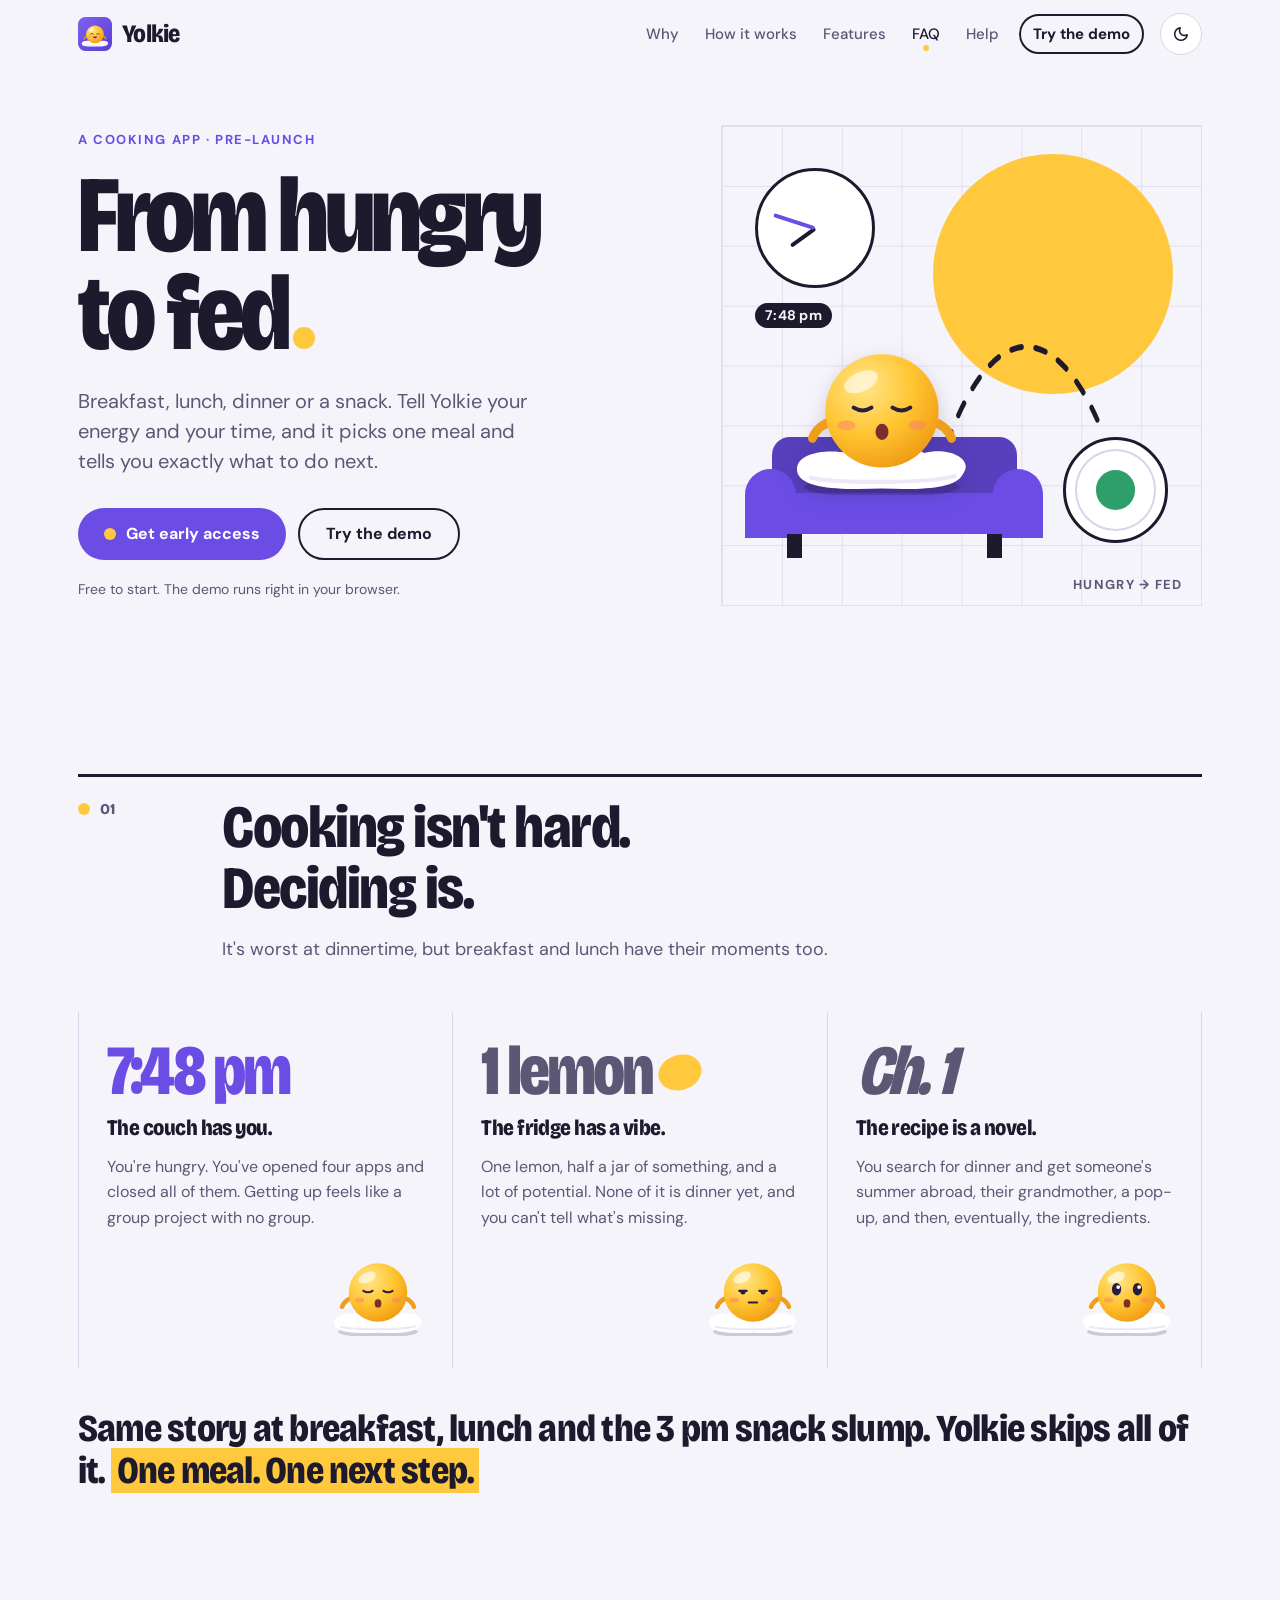
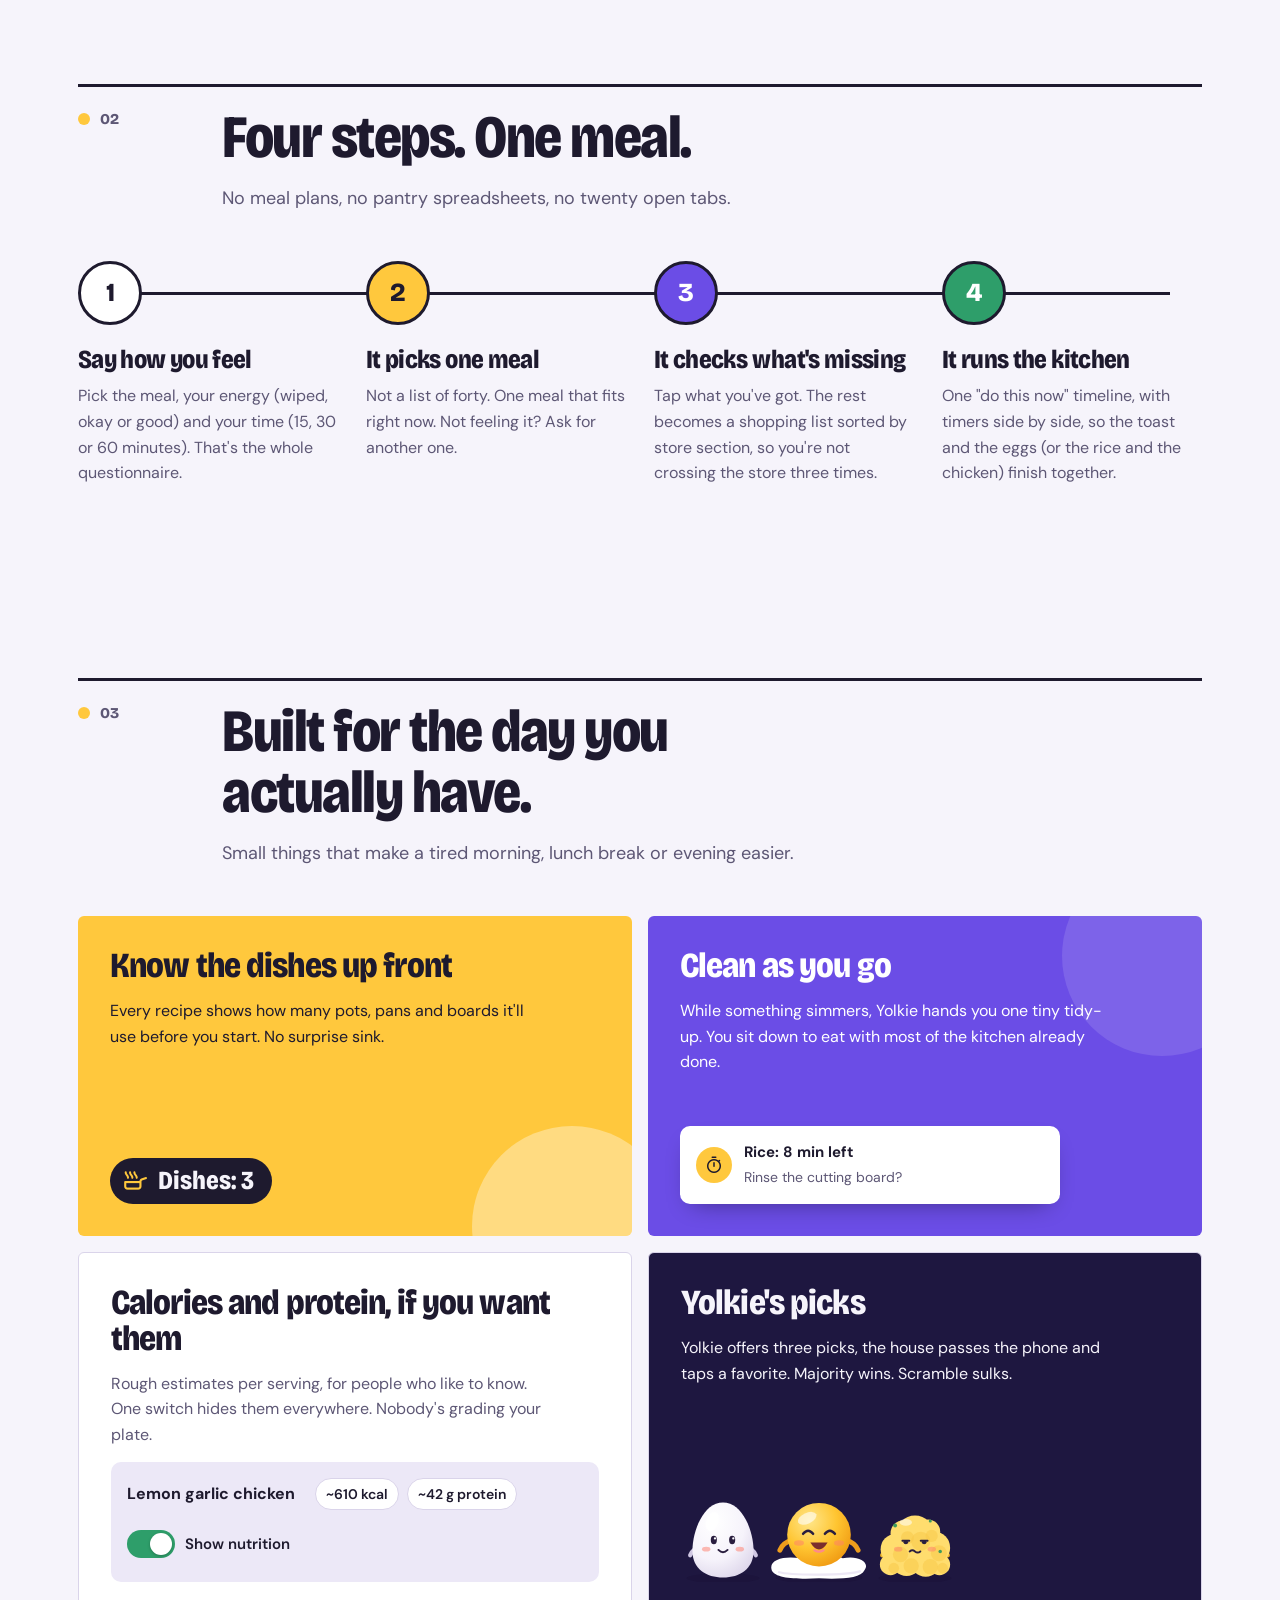
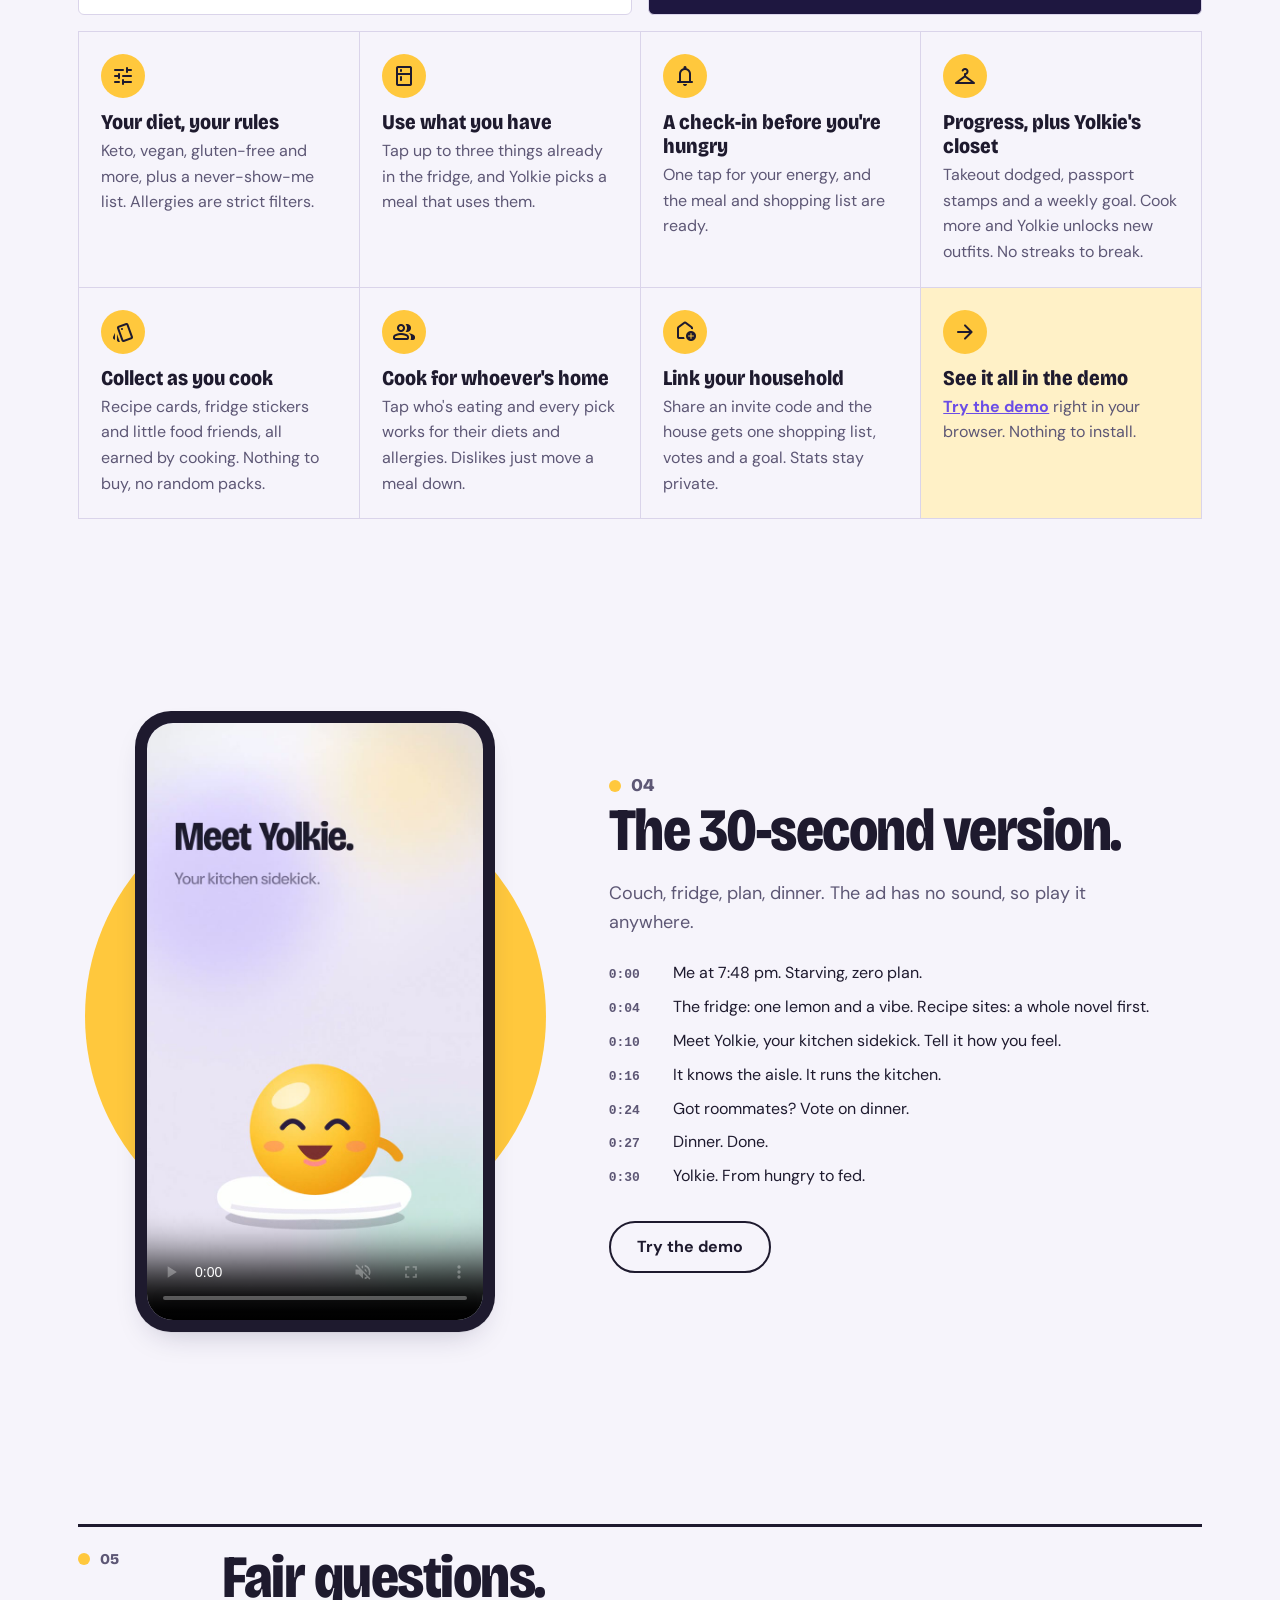
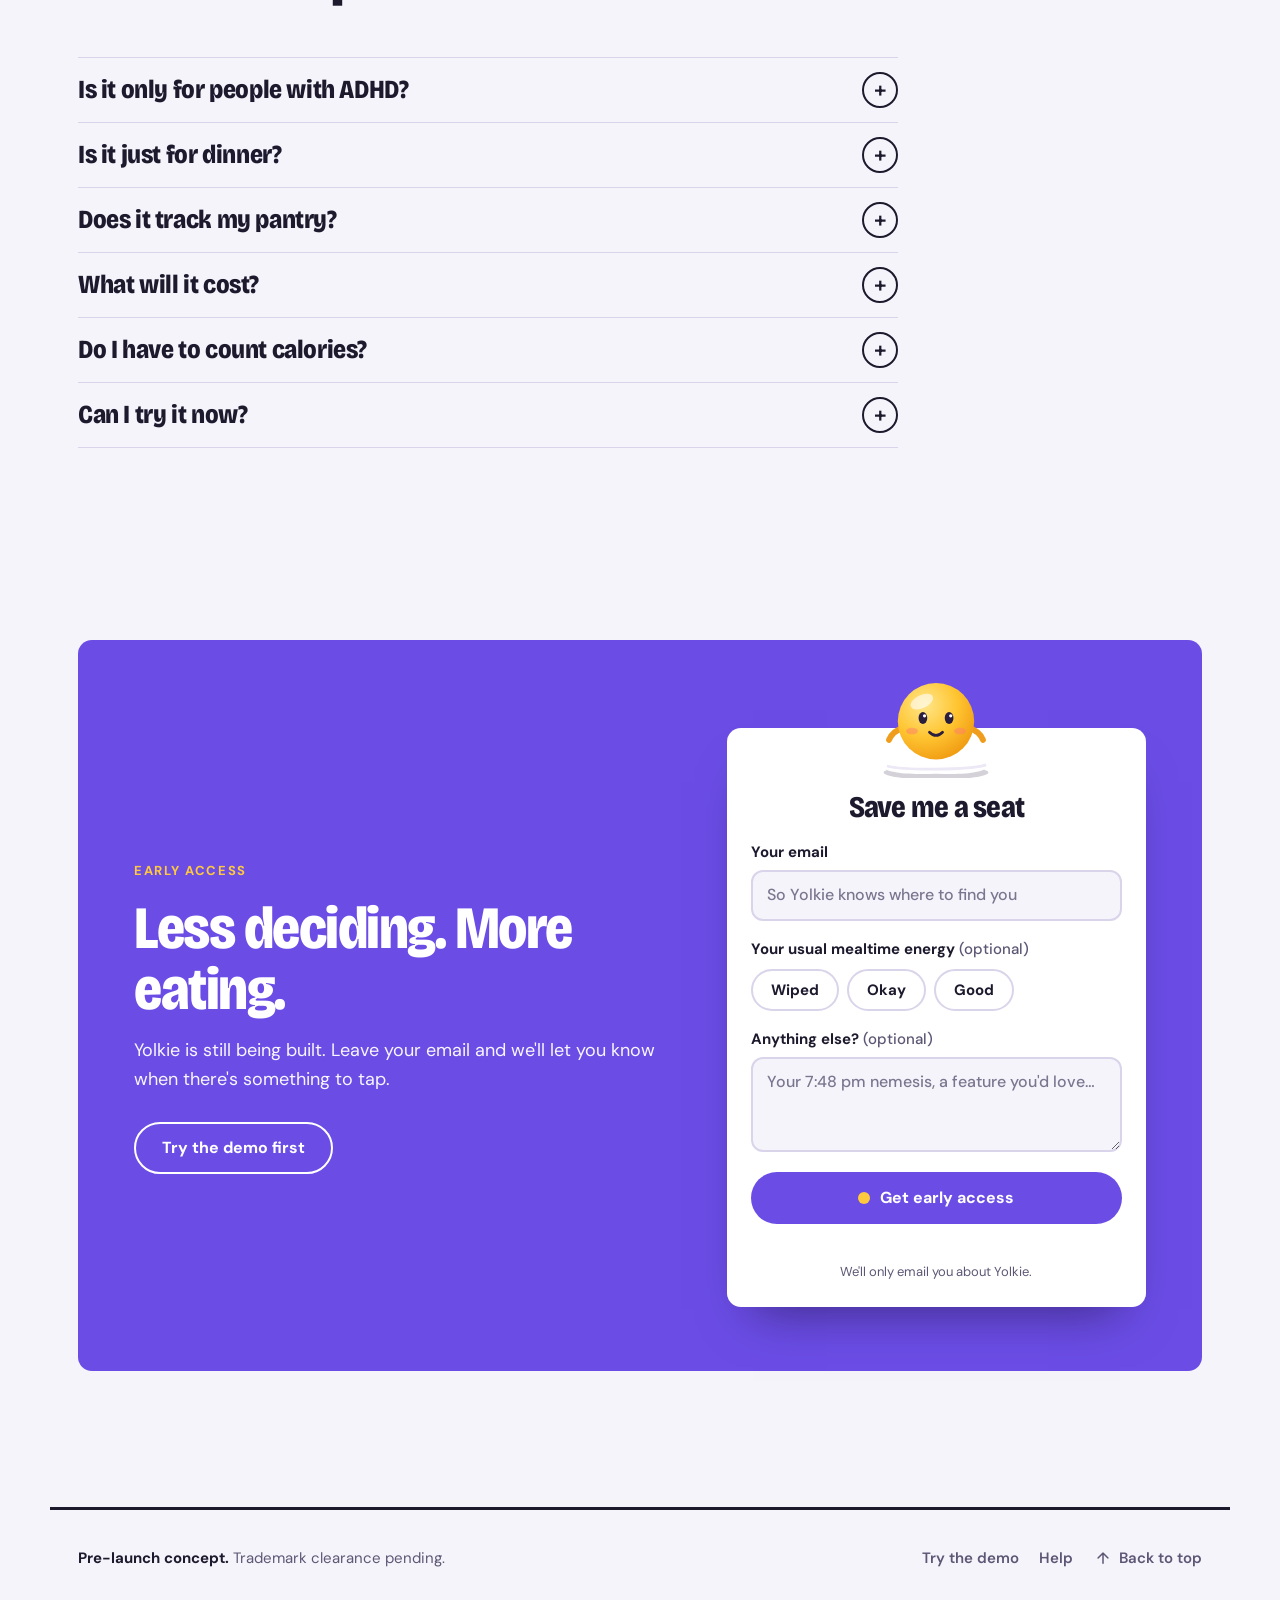
==== index.html @ 8c3bd274 "Add a help page with guides, search and links into the demo help.html has a search that filters sect" ====
<!doctype html>
<html lang="en">
<head>
  <meta charset="utf-8">
  <meta name="viewport" content="width=device-width, initial-scale=1">
  <title>Yolkie · From hungry to fed</title>
  <meta name="description" content="Yolkie is a pre-launch cooking app for every meal. It picks one meal for your energy and time, checks what you're missing, and runs one do-this-now timeline so everything finishes together.">
  <meta property="og:title" content="Yolkie · From hungry to fed">
  <meta property="og:description" content="A pre-launch cooking app for breakfast, lunch, dinner and snacks. It picks one meal for your energy and time, then walks you through it, one step at a time.">
  <meta property="og:type" content="website">
  <meta property="og:url" content="https://yolkie.isolatedideas.dev/">
  <meta property="og:image" content="https://yolkie.isolatedideas.dev/og-image.png">
  <link rel="canonical" href="https://yolkie.isolatedideas.dev/">
  <meta name="twitter:card" content="summary_large_image">
  <meta name="theme-color" content="#F6F4FB" media="(prefers-color-scheme: light)">
  <meta name="theme-color" content="#1E1740" media="(prefers-color-scheme: dark)">
  <link rel="icon" href="favicon.ico" sizes="32x32">
  <link rel="icon" href="favicon.svg" type="image/svg+xml">
  <link rel="apple-touch-icon" href="apple-touch-icon.png">
  <link rel="manifest" href="site.webmanifest">
  <link rel="preconnect" href="https://fonts.googleapis.com">
  <link rel="preconnect" href="https://fonts.gstatic.com" crossorigin>
  <link href="https://fonts.googleapis.com/css2?family=Bricolage+Grotesque:opsz,wdth,wght@12..96,75..100,400..800&family=DM+Sans:ital,opsz,wght@0,9..40,400..700;1,9..40,400&family=Material+Symbols+Rounded:opsz,wght,FILL,GRAD@24,400,0,0&display=swap" rel="stylesheet">
  <link rel="stylesheet" href="styles.css">
  <script>
    (function () {
      var r = document.documentElement, q = new URLSearchParams(location.search).get('theme');
      r.classList.add('js');
      try { if (localStorage.getItem('yolkie-nutrition') === 'off') r.classList.add('hide-nutrition'); } catch (e) {}
      if (q === 'light' || q === 'dark') { r.dataset.theme = q; return; }
      try { var t = localStorage.getItem('theme'); if (t) r.dataset.theme = t; } catch (e) {}
    })();
  </script>
</head>
<body id="top">
  <a class="skip-link" href="#main">Skip to content</a>

  <header class="site-header">
    <div class="site-header__inner">
      <a class="brand" href="./" aria-label="Yolkie, home">
        <span class="brand__mark"><img src="assets/app-icon.svg" alt="" width="34" height="34"></span>
        <span class="brand__name">Yolkie</span>
      </a>
      <nav class="site-nav" aria-label="Site">
        <a href="./#problem">Why</a>
        <a href="./#how">How it works</a>
        <a href="./#features">Features</a>
        <a href="./#faq">FAQ</a>
        <a href="help.html">Help</a>
        <a class="site-nav__try" href="try.html">Try the demo</a>
      </nav>
      <button class="theme-toggle" type="button" aria-label="Switch colour theme">
        <span class="icon" aria-hidden="true">dark_mode</span>
      </button>
    </div>
  </header>

  <main id="main">
    <section class="hero">
      <div class="hero__copy">
        <p class="eyebrow">A cooking app · pre-launch</p>
        <h1><span>From hungry</span> <span>to fed<span class="h1-dot">.</span></span></h1>
        <p class="lede">Breakfast, lunch, dinner or a snack. Tell Yolkie your energy and your time, and it picks one meal and tells you exactly what to do next.</p>
        <div class="actions">
          <a class="btn btn--primary" href="#early-access" data-yolk="happy"><span class="btn__dot" aria-hidden="true"></span>Get early access</a>
          <a class="btn btn--secondary" href="try.html" data-yolk="surprised">Try the demo</a>
        </div>
        <p class="hero__note">Free to start. The demo runs right in your browser.</p>
      </div>

      <div class="hero-art">
        <div class="hero-art__grid" aria-hidden="true"></div>
        <div class="hero-art__sun" aria-hidden="true"></div>
        <div class="hero-art__clock" aria-hidden="true"></div>
        <span class="hero-art__time" aria-hidden="true">7:48 pm</span>
        <svg class="hero-art__path" viewBox="0 0 100 60" preserveAspectRatio="none" aria-hidden="true"><path d="M2 58 C 30 -10, 70 -10, 98 40"/></svg>
        <div class="hero-art__couch" aria-hidden="true">
          <span class="couch-back"></span><span class="couch-arm couch-arm--l"></span><span class="couch-arm couch-arm--r"></span>
          <span class="couch-seat"></span><span class="couch-leg couch-leg--l"></span><span class="couch-leg couch-leg--r"></span>
        </div>
        <div class="hero-art__plate" aria-hidden="true"></div>
        <button class="hero-yolk" type="button" aria-label="Poke Yolkie">
          <img class="js-hero-yolk" src="assets/mascots/yolk-sleepy.svg" alt="" width="220" height="220">
        </button>
        <span class="hero-art__label" aria-hidden="true">hungry → fed</span>
      </div>
    </section>

    <section class="section" id="problem">
      <header class="section__head reveal">
        <p class="section__index">01</p>
        <div>
          <h2>Cooking isn't hard. Deciding is.</h2>
          <p class="section__sub">It's worst at dinnertime, but breakfast and lunch have their moments too.</p>
        </div>
      </header>
      <div class="problem-grid">
        <article class="problem-card reveal">
          <p class="problem-card__big">7:48 pm</p>
          <h3>The couch has you.</h3>
          <p>You're hungry. You've opened four apps and closed all of them. Getting up feels like a group project with no group.</p>
          <img class="problem-card__mascot" src="assets/mascots/yolk-sleepy.svg" alt="" width="220" height="220">
        </article>
        <article class="problem-card reveal">
          <p class="problem-card__big">1 lemon<span class="problem-card__lemon" aria-hidden="true"></span></p>
          <h3>The fridge has a vibe.</h3>
          <p>One lemon, half a jar of something, and a lot of potential. None of it is dinner yet, and you can't tell what's missing.</p>
          <img class="problem-card__mascot" src="assets/mascots/yolk-meh.svg" alt="" width="220" height="220">
        </article>
        <article class="problem-card reveal">
          <p class="problem-card__big">Ch. 1</p>
          <h3>The recipe is a novel.</h3>
          <p>You search for dinner and get someone's summer abroad, their grandmother, a pop-up, and then, eventually, the ingredients.</p>
          <img class="problem-card__mascot" src="assets/mascots/yolk-surprised.svg" alt="" width="220" height="220">
        </article>
      </div>
      <p class="problem-close reveal">Same story at breakfast, lunch and the 3 pm snack slump. Yolkie skips all of it. <mark>One meal. One next step.</mark></p>
    </section>

    <section class="section" id="how">
      <header class="section__head reveal">
        <p class="section__index">02</p>
        <div>
          <h2>Four steps. One meal.</h2>
          <p class="section__sub">No meal plans, no pantry spreadsheets, no twenty open tabs.</p>
        </div>
      </header>
      <ol class="steps">
        <li class="step reveal">
          <span class="step__num" aria-hidden="true">1</span>
          <h3>Say how you feel</h3>
          <p>Pick the meal, your energy (wiped, okay or good) and your time (15, 30 or 60 minutes). That's the whole questionnaire.</p>
        </li>
        <li class="step reveal">
          <span class="step__num" aria-hidden="true">2</span>
          <h3>It picks one meal</h3>
          <p>Not a list of forty. One meal that fits right now. Not feeling it? Ask for another one.</p>
        </li>
        <li class="step reveal">
          <span class="step__num" aria-hidden="true">3</span>
          <h3>It checks what's missing</h3>
          <p>Tap what you've got. The rest becomes a shopping list sorted by store section, so you're not crossing the store three times.</p>
        </li>
        <li class="step reveal">
          <span class="step__num" aria-hidden="true">4</span>
          <h3>It runs the kitchen</h3>
          <p>One "do this now" timeline, with timers side by side, so the toast and the eggs (or the rice and the chicken) finish together.</p>
        </li>
      </ol>
    </section>

    <section class="section" id="features">
      <header class="section__head reveal">
        <p class="section__index">03</p>
        <div>
          <h2>Built for the day you actually have.</h2>
          <p class="section__sub">Small things that make a tired morning, lunch break or evening easier.</p>
        </div>
      </header>
      <div class="features">
        <article class="feature feature--yolk reveal">
          <span class="feature__shape" aria-hidden="true"></span>
          <h3>Know the dishes up front</h3>
          <p>Every recipe shows how many pots, pans and boards it'll use before you start. No surprise sink.</p>
          <div class="feature__visual"><span class="dish-badge"><span class="icon" aria-hidden="true">skillet</span>Dishes: 3</span></div>
        </article>
        <article class="feature feature--plum reveal">
          <span class="feature__shape" aria-hidden="true"></span>
          <h3>Clean as you go</h3>
          <p>While something simmers, Yolkie hands you one tiny tidy-up. You sit down to eat with most of the kitchen already done.</p>
          <div class="feature__visual">
            <div class="clean-chip"><span class="icon" aria-hidden="true">timer</span><p><strong>Rice: 8 min left</strong><span>Rinse the cutting board?</span></p></div>
          </div>
        </article>
        <article class="feature feature--paper reveal">
          <h3>Calories and protein, if you want them</h3>
          <p>Rough estimates per serving, for people who like to know. One switch hides them everywhere. Nobody's grading your plate.</p>
          <div class="feature__visual">
            <div class="nutri-demo">
              <span class="nutri-demo__meal">Lemon garlic chicken</span>
              <span class="nutri-demo__nums nutri"><span class="nutri-pill">~610 kcal</span><span class="nutri-pill">~42 g protein</span></span>
              <label class="switch"><input type="checkbox" class="js-nutri-toggle" checked><span class="switch__track" aria-hidden="true"></span>Show nutrition</label>
            </div>
          </div>
        </article>
        <article class="feature feature--night reveal">
          <h3>Yolkie's picks</h3>
          <p>Yolkie offers three picks, the house passes the phone and taps a favorite. Majority wins. Scramble sulks.</p>
          <div class="feature__visual avatar-row">
            <img src="assets/mascots/boyd-default.svg" alt="Boyd, the hard-boiled egg" width="220" height="220">
            <img src="assets/mascots/yolk-happy.svg" alt="Yolkie, the sunny-side-up egg" width="220" height="220">
            <img src="assets/mascots/scramble-pout.svg" alt="Scramble, pouting" width="220" height="220">
          </div>
        </article>
      </div>
      <ul class="feature-list">
        <li class="reveal"><span class="icon" aria-hidden="true">tune</span><p><strong>Your diet, your rules</strong>Keto, vegan, gluten-free and more, plus a never-show-me list. Allergies are strict filters.</p></li>
        <li class="reveal"><span class="icon" aria-hidden="true">kitchen</span><p><strong>Use what you have</strong>Tap up to three things already in the fridge, and Yolkie picks a meal that uses them.</p></li>
        <li class="reveal"><span class="icon" aria-hidden="true">notifications</span><p><strong>A check-in before you're hungry</strong>One tap for your energy, and the meal and shopping list are ready.</p></li>
        <li class="reveal"><span class="icon" aria-hidden="true">checkroom</span><p><strong>Progress, plus Yolkie's closet</strong>Takeout dodged, passport stamps and a weekly goal. Cook more and Yolkie unlocks new outfits. No streaks to break.</p></li>
        <li class="reveal"><span class="icon" aria-hidden="true">style</span><p><strong>Collect as you cook</strong>Recipe cards, fridge stickers and little food friends, all earned by cooking. Nothing to buy, no random packs.</p></li>
        <li class="reveal"><span class="icon" aria-hidden="true">group</span><p><strong>Cook for whoever's home</strong>Tap who's eating and every pick works for their diets and allergies. Dislikes just move a meal down.</p></li>
        <li class="reveal"><span class="icon" aria-hidden="true">add_home</span><p><strong>Link your household</strong>Share an invite code and the house gets one shopping list, votes and a goal. Stats stay private.</p></li>
        <li class="reveal feature-list__try"><span class="icon" aria-hidden="true">arrow_forward</span><p><strong>See it all in the demo</strong><a href="try.html">Try the demo</a> right in your browser. Nothing to install.</p></li>
      </ul>
    </section>

    <section class="section" id="ad">
      <div class="ad">
        <figure class="ad__frame reveal">
          <video controls muted playsinline preload="metadata" poster="assets/yolkie-ad-poster.jpg" width="1080" height="1920" aria-describedby="ad-beats">
            <source src="assets/yolkie-ad.mp4" type="video/mp4">
            <a href="assets/yolkie-ad.mp4">Watch the Yolkie ad (MP4)</a>
          </video>
        </figure>
        <div class="ad__copy reveal">
          <p class="section__index">04</p>
          <h2>The 30-second version.</h2>
          <p>Couch, fridge, plan, dinner. The ad has no sound, so play it anywhere.</p>
          <ol class="ad__beats" id="ad-beats" aria-label="What happens in the ad">
            <li><b>0:00</b><span>Me at 7:48 pm. Starving, zero plan.</span></li>
            <li><b>0:04</b><span>The fridge: one lemon and a vibe. Recipe sites: a whole novel first.</span></li>
            <li><b>0:10</b><span>Meet Yolkie, your kitchen sidekick. Tell it how you feel.</span></li>
            <li><b>0:16</b><span>It knows the aisle. It runs the kitchen.</span></li>
            <li><b>0:24</b><span>Got roommates? Vote on dinner.</span></li>
            <li><b>0:27</b><span>Dinner. Done.</span></li>
            <li><b>0:30</b><span>Yolkie. From hungry to fed.</span></li>
          </ol>
          <div class="actions">
            <a class="btn btn--secondary" href="try.html">Try the demo</a>
          </div>
        </div>
      </div>
    </section>

    <section class="section" id="faq">
      <header class="section__head reveal">
        <p class="section__index">05</p>
        <div>
          <h2>Fair questions.</h2>
        </div>
      </header>
      <div class="faq reveal">
        <details class="faq__item">
          <summary>Is it only for people with ADHD?</summary>
          <p>No. It's for anyone who hates deciding what to eat. It was built by someone with ADHD, so it's designed for low energy, short attention and tired brains, which describes a lot of people at 7:48 pm.</p>
        </details>
        <details class="faq__item">
          <summary>Is it just for dinner?</summary>
          <p>No. Breakfast, lunch, dinner and snacks all work the same way: pick the meal, say how you feel, get one thing to make. The demo has a few of each.</p>
        </details>
        <details class="faq__item">
          <summary>Does it track my pantry?</summary>
          <p>No. There's no inventory to keep up to date. Before you cook, it asks what you've got. You tap, it makes the list.</p>
        </details>
        <details class="faq__item">
          <summary>What will it cost?</summary>
          <p>It'll be free to start. Paid plans are planned for later, and we'll share details when there's an app to pay for.</p>
        </details>
        <details class="faq__item">
          <summary>Do I have to count calories?</summary>
          <p>Never. Calories and protein are optional estimates, and one switch hides them.</p>
        </details>
        <details class="faq__item">
          <summary>Can I try it now?</summary>
          <p>The demo on this site runs the whole flow (pick, shop, cook, vote) in your browser. Nothing you tap is sent anywhere. The real app isn't out yet.</p>
        </details>
      </div>
    </section>

    <section class="section" id="early-access">
      <div class="cta reveal">
        <div class="cta__copy">
          <p class="eyebrow">Early access</p>
          <h2>Less deciding. More eating.</h2>
          <p>Yolkie is still being built. Leave your email and we'll let you know when there's something to tap.</p>
          <div class="actions">
            <a class="btn btn--secondary" href="try.html">Try the demo first</a>
          </div>
        </div>

        <form class="signup js-signup" novalidate>
          <div class="signup__yolk" aria-hidden="true"><img class="js-signup-yolk" src="assets/mascots/yolk-default.svg" alt="" width="220" height="220"></div>
          <div class="confetti js-signup-confetti" aria-hidden="true"></div>
          <div class="signup__fields">
            <h3 class="signup__title">Save me a seat</h3>
            <div class="field">
              <label for="signup-email">Your email</label>
              <input id="signup-email" type="email" name="email" autocomplete="email" inputmode="email" required placeholder="So Yolkie knows where to find you" aria-describedby="signup-status">
            </div>
            <fieldset class="field">
              <legend>Your usual mealtime energy <span class="field__opt">(optional)</span></legend>
              <div class="chips">
                <label class="chip"><input type="radio" name="energy" value="Wiped"><span>Wiped</span></label>
                <label class="chip"><input type="radio" name="energy" value="Okay"><span>Okay</span></label>
                <label class="chip"><input type="radio" name="energy" value="Good"><span>Good</span></label>
              </div>
            </fieldset>
            <div class="field">
              <label for="signup-note">Anything else? <span class="field__opt">(optional)</span></label>
              <textarea id="signup-note" name="note" rows="3" maxlength="500" placeholder="Your 7:48 pm nemesis, a feature you'd love…"></textarea>
            </div>
            <!-- Spam trap: people never see or fill this; bots often do. -->
            <div class="signup__trap" aria-hidden="true"><label>Company <input type="text" name="company" tabindex="-1" autocomplete="off"></label></div>
            <button type="submit" class="btn btn--primary signup__submit"><span class="btn__dot" aria-hidden="true"></span>Get early access</button>
            <p class="signup__status js-signup-status" id="signup-status" role="status"></p>
            <p class="fine">We'll only email you about Yolkie.</p>
          </div>
          <div class="signup__done js-signup-done" hidden>
            <h3 class="signup__title js-signup-done-title" tabindex="-1">You're on the list!</h3>
            <p class="js-signup-done-text">We'll email you when Yolkie has something to tap. Until then, the demo's open.</p>
            <a class="btn btn--secondary" href="try.html">Try the demo</a>
          </div>
        </form>
      </div>
    </section>
  </main>

  <footer class="site-footer">
    <p><strong>Pre-launch concept.</strong> Trademark clearance pending.</p>
    <div class="site-footer__links">
      <a href="try.html">Try the demo</a>
      <a href="help.html">Help</a>
      <a class="back-to-top" href="#top"><span class="icon" aria-hidden="true">arrow_upward</span>Back to top</a>
    </div>
  </footer>

  <script src="main.js" defer></script>
</body>
</html>
---- styles.css ----
/* ==========================================================================
   1. TOKENS: Modernist, in the Yolkie brand-kit palette.
      Plum is structure, yolk is the one thing to look at, basil means done.
   ========================================================================== */
:root {
  /* Brand kit colours, used as-is */
  --plum: #6B4DE6;
  --yolk: #FFC83D;
  --basil: #2E9E6A;
  --ink: #1E1A2E;
  --paper: #F6F4FB;
  --night: #1E1740;
  --muted: #8A84A0;

  --bg: var(--paper);
  --surface: #FFFFFF;
  --surface-2: #ECE8F7;
  --line: #DAD4EA;
  --text: var(--ink);
  --text-dim: #5D5775;          /* the kit's muted, darkened so small text passes contrast */
  --accent: var(--plum);        /* accent for text, rules and focus */
  --accent-soft: #E6E0FB;
  --on-accent: #FFFFFF;
  --btn-bg: var(--plum);        /* buttons keep the brand plum in both themes */
  --yolk-soft: #FFF1C7;
  --done: var(--basil);
  --done-text: #1F7A50;
  --done-soft: #DCF1E6;
  --block-dark: var(--night);   /* dark colour block in light mode */
  --shadow: 0 1px 0 rgba(30, 26, 46, .04), 0 14px 32px -16px rgba(30, 23, 64, .28);

  --radius: 6px;
  --radius-l: 14px;
  --ease: cubic-bezier(.65, 0, .35, 1);        /* mechanical: a dial clicking into place */
  --ease-out: cubic-bezier(.2, .8, .2, 1);
  --spring: cubic-bezier(.34, 1.56, .64, 1);   /* reserved for Yolk */

  --font-display: "Bricolage Grotesque", "Arial Narrow", system-ui, sans-serif;
  --font-body: "DM Sans", system-ui, -apple-system, "Segoe UI", sans-serif;
  --font-mono: ui-monospace, "Cascadia Mono", monospace;

  --header-h: 72px;
  --gutter: 28px;
  --max: 1180px;

  color-scheme: light;
}

/* Dark tokens, twice: once for the system preference, once for the toggle. Keep them identical. */
@media (prefers-color-scheme: dark) {
  :root:not([data-theme="light"]) {
    --bg: var(--night);
    --surface: #271F52;
    --surface-2: #30276A;
    --line: #3F357C;
    --text: var(--paper);
    --text-dim: #BBB5D3;
    --accent: #A28EFF;
    --accent-soft: #352A7A;
    --yolk-soft: #3A2F5E;
    --done-text: #62D29E;
    --done-soft: #1B3D3C;
    --block-dark: #120E2A;
    --shadow: 0 1px 0 rgba(0, 0, 0, .3), 0 16px 36px -18px rgba(0, 0, 0, .6);
    color-scheme: dark;
  }
}
:root[data-theme="dark"] {
  --bg: var(--night);
  --surface: #271F52;
  --surface-2: #30276A;
  --line: #3F357C;
  --text: var(--paper);
  --text-dim: #BBB5D3;
  --accent: #A28EFF;
  --accent-soft: #352A7A;
  --yolk-soft: #3A2F5E;
  --done-text: #62D29E;
  --done-soft: #1B3D3C;
  --block-dark: #120E2A;
  --shadow: 0 1px 0 rgba(0, 0, 0, .3), 0 16px 36px -18px rgba(0, 0, 0, .6);
  color-scheme: dark;
}

/* ==========================================================================
   2. BASE: keep. Reset, scrolling, focus, icons, skip link.
   ========================================================================== */
*, *::before, *::after { box-sizing: border-box; }
html { scroll-padding-top: calc(var(--header-h) + 8px); }
html.smooth { scroll-behavior: smooth; }
body {
  margin: 0;
  background: var(--bg);
  color: var(--text);
  font: 400 16px/1.6 var(--font-body);
  -webkit-font-smoothing: antialiased;
  overflow-x: hidden;
}
h1, h2, h3 {
  margin: 0; font-family: var(--font-display); line-height: 1.02;
  font-weight: 800; font-stretch: 84%; letter-spacing: -0.025em;
}
p, dl, dd, figure { margin: 0; }
a { color: inherit; }
img, video, svg { max-width: 100%; }
button { font: inherit; color: inherit; }
:focus-visible { outline: 3px solid var(--accent); outline-offset: 3px; border-radius: 6px; }

.icon {
  font-family: "Material Symbols Rounded";
  font-size: 20px; line-height: 1; font-weight: normal; font-style: normal;
  display: inline-block; width: 1em; overflow: hidden; white-space: nowrap;
  font-feature-settings: "liga"; user-select: none; flex: none;
}

.skip-link {
  position: absolute; left: 16px; top: -48px; z-index: 100;
  padding: 8px 14px; border-radius: 8px;
  background: var(--btn-bg); color: var(--on-accent);
  transition: top .2s var(--ease);
}
.skip-link:focus { top: 12px; }

[hidden] { display: none !important; }

.sr-only {
  position: absolute; width: 1px; height: 1px; padding: 0; margin: -1px;
  overflow: hidden; clip: rect(0 0 0 0); white-space: nowrap; border: 0;
}

/* ==========================================================================
   3. LAYOUT AND COMPONENTS
   ========================================================================== */

/* Header: a clean bar with one hairline */
.site-header {
  position: sticky; top: 0; z-index: 50;
  background: color-mix(in srgb, var(--bg) 90%, transparent);
  backdrop-filter: saturate(1.3) blur(10px);
  border-bottom: 1px solid transparent;
  transition: border-color .25s var(--ease);
}
.site-header.is-scrolled { border-bottom-color: var(--line); }
.site-header__inner {
  max-width: var(--max); margin: 0 auto; padding: 12px var(--gutter);
  display: flex; align-items: center; gap: 16px;
}
.brand {
  display: flex; align-items: center; gap: 10px; min-height: 44px; text-decoration: none;
  font: 800 25px/1 var(--font-display); font-stretch: 84%; letter-spacing: -0.03em;
}
.brand__mark { display: block; width: 34px; height: 34px; }
.brand__mark img { display: block; width: 100%; height: 100%; }
.site-nav { margin-left: auto; display: flex; align-items: center; gap: 2px; }
.site-nav a {
  position: relative; display: inline-flex; align-items: center; min-height: 40px; padding: 0 12px;
  text-decoration: none; font-size: 15px; font-weight: 500; color: var(--text-dim); white-space: nowrap;
  transition: color .15s var(--ease);
}
/* Active and hover: a yolk dot under the label, the site's one recurring circle */
.site-nav a::after {
  content: ""; position: absolute; left: 50%; bottom: 3px; width: 6px; height: 6px; margin-left: -3px;
  border-radius: 50%; background: var(--yolk); transform: scale(0); transition: transform .2s var(--ease);
}
.site-nav a:hover { color: var(--text); }
.site-nav a:hover::after, .site-nav a.is-active::after, .site-nav a[aria-current="page"]::after { transform: scale(1); }
.site-nav a.is-active, .site-nav a[aria-current="page"] { color: var(--text); }
.site-nav a.site-nav__try {
  margin-left: 6px; border: 2px solid var(--text); border-radius: 999px; color: var(--text); font-weight: 700;
}
.site-nav a.site-nav__try::after { bottom: -9px; }
.theme-toggle {
  display: inline-grid; place-items: center; flex: none;
  width: 42px; height: 42px; border-radius: 50%;
  border: 1px solid var(--line); background: var(--surface); color: var(--text); cursor: pointer;
}
.theme-toggle:hover { border-color: var(--text-dim); }

/* Page layout */
main { max-width: var(--max); margin: 0 auto; padding: 0 var(--gutter); }
.section { padding: 96px 0; }
.section__head {
  display: grid; grid-template-columns: 120px minmax(0, 1fr); column-gap: 24px;
  padding-top: 20px; margin-bottom: 48px; border-top: 3px solid var(--text);
}
.section__index {
  font: 800 15px/1.6 var(--font-display); letter-spacing: .02em; color: var(--text-dim);
}
.section__index::before {
  content: ""; display: inline-block; width: 12px; height: 12px; margin-right: 10px;
  border-radius: 50%; background: var(--yolk); vertical-align: -1px;
}
.section__head h2, .cta h2 { font-size: clamp(34px, 2rem + 2.6vw, 60px); max-width: 16ch; }
.section__sub { grid-column: 2; margin-top: 16px; font-size: 18px; color: var(--text-dim); max-width: 58ch; }
.eyebrow {
  font-size: 13px; font-weight: 700; letter-spacing: .12em; text-transform: uppercase;
  color: var(--accent); margin-bottom: 16px;
}
.lede { margin-top: 24px; font-size: 20px; line-height: 1.5; color: var(--text-dim); max-width: 34ch; }
.fine { font-size: 13px; color: var(--text-dim); }
.actions { display: flex; flex-wrap: wrap; gap: 12px; margin-top: 32px; }

/* Buttons: pills, because the circle is the motif */
.btn {
  position: relative; display: inline-flex; align-items: center; justify-content: center; gap: 10px;
  min-height: 52px; padding: 0 26px; border-radius: 999px;
  font: 700 16px/1 var(--font-body); text-decoration: none; cursor: pointer; border: 0;
  transition: transform .15s var(--ease), background .2s var(--ease), color .2s var(--ease), border-color .2s var(--ease);
}
.btn:active { transform: translateY(1px) scale(.98); }
.btn[disabled] { opacity: .45; cursor: not-allowed; }
.btn--primary { background: var(--btn-bg); color: var(--on-accent); }
.btn--primary:hover { background: #5A3CD6; }
.btn__dot {
  width: 12px; height: 12px; border-radius: 50%; background: var(--yolk); flex: none;
  transition: transform .25s var(--spring);
}
.btn:hover .btn__dot { transform: scale(1.5); }
.btn--secondary { background: transparent; color: var(--text); border: 2px solid var(--text); }
.btn--secondary:hover { background: var(--text); color: var(--bg); }
.btn--ghost { background: transparent; color: var(--accent); padding: 0 14px; text-decoration: underline; text-underline-offset: 4px; }
.btn--ghost:hover { color: var(--text); }
.btn--yolk { background: var(--yolk); color: var(--ink); }
.btn--yolk:hover { background: #FFD666; }
.btn--small { min-height: 42px; padding: 0 18px; font-size: 15px; }

/* Hero */
.hero {
  display: grid; grid-template-columns: minmax(0, 1.1fr) minmax(0, .9fr);
  gap: 56px; align-items: center; padding: 56px 0 72px;
}
.hero h1 { font-size: clamp(54px, 2rem + 6vw, 112px); line-height: .9; letter-spacing: -0.04em; }
.hero h1 > span { display: block; }
.h1-dot {
  display: inline-block; width: .2em; height: .2em; margin-left: .05em; border-radius: 50%;
  background: var(--yolk); color: transparent; overflow: hidden; vertical-align: baseline;
}
.hero__note { margin-top: 18px; font-size: 14px; color: var(--text-dim); }

/* Hero composition: couch, clock, sun and plate on a drafting grid */
.hero-art { position: relative; width: 100%; max-width: 540px; aspect-ratio: 1; margin-inline: auto; }
.hero-art__grid {
  position: absolute; inset: 0; border: 1px solid var(--line);
  background-image: linear-gradient(var(--line) 1px, transparent 1px), linear-gradient(90deg, var(--line) 1px, transparent 1px);
  background-size: 12.5% 12.5%; opacity: .7;
}
.hero-art__sun {
  position: absolute; right: 6%; top: 6%; width: 50%; aspect-ratio: 1; border-radius: 50%; background: var(--yolk);
}
.hero-art__clock {
  position: absolute; left: 7%; top: 9%; width: 25%; aspect-ratio: 1; border-radius: 50%;
  background: var(--surface); border: 3px solid var(--text);
}
.hero-art__clock::before, .hero-art__clock::after {
  content: ""; position: absolute; left: 50%; bottom: 50%; width: 4px; margin-left: -2px; border-radius: 2px;
  background: var(--text); transform-origin: 50% 100%;
}
.hero-art__clock::before { height: 26%; transform: rotate(234deg); }         /* hour hand near 8 */
.hero-art__clock::after { height: 38%; background: var(--plum); transform: rotate(288deg); } /* minute hand at 48 */
.hero-art__time {
  position: absolute; left: 7%; top: 37%; padding: 4px 10px; border-radius: 999px;
  background: var(--text); color: var(--bg); font: 700 14px/1.2 var(--font-body); letter-spacing: .02em;
}
.hero-art__couch { position: absolute; left: 5%; bottom: 10%; width: 62%; height: 25%; }
.hero-art__couch span { position: absolute; display: block; background: var(--plum); }
.couch-back { left: 9%; right: 9%; top: 0; height: 58%; border-radius: 18px 18px 0 0; filter: brightness(.82); }
.couch-seat { left: 6%; right: 6%; top: 46%; height: 34%; border-radius: 8px; }
.couch-arm { top: 26%; width: 17%; height: 58%; border-radius: 999px 999px 8px 8px; }
.couch-arm--l { left: 0; }
.couch-arm--r { right: 0; }
.couch-leg { bottom: 0; width: 5%; height: 20%; background: var(--text) !important; }
.couch-leg--l { left: 14%; }
.couch-leg--r { right: 14%; }
.hero-yolk {
  position: absolute; left: 15%; bottom: 23%; width: 37%; padding: 0; border: 0; background: none; cursor: pointer;
  border-radius: 50%;
}
.hero-yolk img { display: block; width: 100%; height: auto; filter: drop-shadow(0 6px 10px rgba(30, 23, 64, .18)); }
.hero-art__plate {
  position: absolute; right: 7%; bottom: 13%; width: 22%; aspect-ratio: 1; border-radius: 50%;
  background: var(--surface); border: 3px solid var(--text);
  box-shadow: inset 0 0 0 9px var(--surface), inset 0 0 0 11px var(--line);
}
.hero-art__plate::after {
  content: ""; position: absolute; inset: 30%; border-radius: 50%; background: var(--basil);
}
.hero-art__path { position: absolute; left: 44%; bottom: 26%; width: 36%; height: 30%; overflow: visible; }
.hero-art__path path { fill: none; stroke: var(--text); stroke-width: 2.5; stroke-dasharray: 6 8; stroke-linecap: round; }
.hero-art__label {
  position: absolute; right: 4%; bottom: 3%; font: 700 13px/1 var(--font-body); letter-spacing: .1em;
  text-transform: uppercase; color: var(--text-dim);
}

/* Yolk reacts: a short squash-and-stretch when the face changes */
.is-wobbling { animation: yolk-wobble .55s var(--spring); }
@keyframes yolk-wobble {
  0% { transform: scale(1, 1); }
  30% { transform: scale(1.08, .92); }
  60% { transform: scale(.96, 1.05); }
  100% { transform: scale(1, 1); }
}
.is-celebrating { animation: yolk-hop .7s var(--ease-out) 3; }
@keyframes yolk-hop {
  0%, 100% { transform: translateY(0) scale(1, 1); }
  20% { transform: translateY(0) scale(1.1, .9); }
  50% { transform: translateY(-18%) scale(.95, 1.06); }
  80% { transform: translateY(0) scale(1.06, .95); }
}

/* Problem: three panels, one big fact each */
.problem-grid { display: grid; grid-template-columns: repeat(3, minmax(0, 1fr)); gap: 0; border-left: 1px solid var(--line); }
.problem-card {
  position: relative; display: flex; flex-direction: column; gap: 14px; min-height: 340px;
  padding: 28px 28px 32px; border-right: 1px solid var(--line);
}
.problem-card__big {
  font: 800 clamp(52px, 2rem + 3vw, 84px)/.9 var(--font-display); font-stretch: 80%; letter-spacing: -0.04em;
}
.problem-card:nth-child(1) .problem-card__big { color: var(--accent); }
.problem-card:nth-child(3) .problem-card__big { font-style: italic; }
.problem-card h3 { font-size: 22px; }
.problem-card p { color: var(--text-dim); }
.problem-card__mascot { width: 92px; height: auto; margin-top: auto; align-self: flex-end; }
.problem-card__lemon {
  display: inline-block; width: .62em; height: .5em; margin-left: .08em; border-radius: 50%;
  background: var(--yolk); vertical-align: .05em; transform: rotate(-18deg);
}
.problem-close {
  margin-top: 40px; font: 800 clamp(26px, 1.2rem + 1.6vw, 38px)/1.1 var(--font-display); font-stretch: 84%; letter-spacing: -0.02em;
}
.problem-close mark { background: var(--yolk); color: var(--ink); padding: 0 .15em; }

/* How it works: four numbered stops on one line */
.steps {
  position: relative; display: grid; grid-template-columns: repeat(4, minmax(0, 1fr)); gap: 28px;
  margin: 0; padding: 0; list-style: none;
}
.steps::before {
  content: ""; position: absolute; left: 32px; right: 32px; top: 31px; height: 3px; background: var(--text);
}
.step { position: relative; }
.step__num {
  position: relative; display: grid; place-items: center; width: 64px; height: 64px; margin-bottom: 22px;
  border-radius: 50%; border: 3px solid var(--text); background: var(--surface);
  font: 800 26px/1 var(--font-display); color: var(--ink);
}
.step:nth-child(2) .step__num { background: var(--yolk); }
.step:nth-child(3) .step__num { background: var(--plum); color: #fff; }
.step:nth-child(4) .step__num { background: var(--basil); color: #fff; }
.step:nth-child(1) .step__num { color: var(--text); }
.step h3 { font-size: 26px; margin-bottom: 10px; }
.step p { color: var(--text-dim); }
.step__tag {
  display: inline-block; margin-top: 14px; padding: 4px 10px; border-radius: 999px;
  background: var(--surface-2); font-size: 13px; font-weight: 600;
}

/* Features: colour-blocked poster tiles */
.features { display: grid; grid-template-columns: repeat(2, minmax(0, 1fr)); gap: 16px; }
.feature {
  position: relative; display: flex; flex-direction: column; gap: 14px; min-height: 320px;
  padding: 32px; border-radius: var(--radius); overflow: hidden;
}
.feature h3 { font-size: clamp(28px, 1.4rem + 1vw, 38px); }
.feature p { max-width: 40ch; }
.feature--yolk { background: var(--yolk); color: var(--ink); }
.feature--plum { background: var(--plum); color: #fff; }
.feature--paper { background: var(--surface); border: 1px solid var(--line); }
.feature--paper p { color: var(--text-dim); }
.feature--night { background: var(--block-dark); color: var(--paper); border: 1px solid var(--line); }
.feature__visual { margin-top: auto; }
.dish-badge {
  display: inline-flex; align-items: center; gap: 10px; padding: 10px 18px 10px 12px; border-radius: 999px;
  background: var(--ink); color: var(--paper); font: 800 26px/1 var(--font-display); font-stretch: 84%;
}
.dish-badge .icon { font-size: 26px; color: var(--yolk); }
.clean-chip {
  display: flex; gap: 12px; align-items: center; max-width: 380px; padding: 14px 16px; border-radius: 10px;
  background: #fff; color: var(--ink); box-shadow: 0 10px 24px -12px rgba(0, 0, 0, .45);
}
.clean-chip .icon { display: grid; place-items: center; width: 36px; height: 36px; border-radius: 50%; background: var(--yolk); font-size: 20px; }
.clean-chip strong { display: block; font-size: 15px; }
.clean-chip span:not(.icon) { font-size: 14px; color: #5D5775; }
.feature__shape {
  position: absolute; right: -60px; top: -60px; width: 200px; height: 200px; border-radius: 50%;
  background: rgba(255, 255, 255, .12); pointer-events: none;
}
.feature--yolk .feature__shape { background: rgba(255, 255, 255, .35); right: auto; left: auto; top: auto; bottom: -90px; right: -40px; }
.nutri-demo {
  display: flex; flex-wrap: wrap; align-items: center; gap: 12px 20px;
  padding: 16px; border-radius: 10px; background: var(--surface-2);
}
.nutri-demo__meal { font-weight: 700; }
.nutri-demo__nums { display: flex; gap: 8px; }
.nutri-pill {
  padding: 4px 10px; border-radius: 999px; background: var(--surface); border: 1px solid var(--line);
  font-size: 14px; font-weight: 600;
}
.avatar-row { display: flex; align-items: flex-end; gap: 4px; }
.avatar-row img { width: 84px; height: auto; }
.avatar-row img:nth-child(2) { width: 100px; }

/* Switch (a real checkbox, styled) */
.switch { display: inline-flex; align-items: center; gap: 10px; min-height: 44px; cursor: pointer; font-weight: 600; font-size: 15px; }
.switch input { position: absolute; opacity: 0; width: 1px; height: 1px; }
.switch__track {
  position: relative; width: 48px; height: 28px; flex: none; border-radius: 999px;
  background: var(--line); transition: background .2s var(--ease);
}
.switch__track::after {
  content: ""; position: absolute; left: 3px; top: 3px; width: 22px; height: 22px; border-radius: 50%;
  background: #fff; box-shadow: 0 1px 3px rgba(0, 0, 0, .25); transition: transform .2s var(--ease);
}
.switch input:checked + .switch__track { background: var(--basil); }
.switch input:checked + .switch__track::after { transform: translateX(20px); }
.switch input:focus-visible + .switch__track { outline: 3px solid var(--accent); outline-offset: 3px; }

/* Nutrition can be hidden everywhere with one switch */
.hide-nutrition .nutri { display: none !important; }

/* The ad */
.ad { display: grid; grid-template-columns: minmax(0, .8fr) minmax(0, 1fr); gap: 56px; align-items: center; }
.ad__frame {
  position: relative; width: min(100%, 360px); margin-inline: auto; padding: 12px;
  border-radius: 36px; background: var(--ink); box-shadow: var(--shadow);
}
.ad__frame::before {
  content: ""; position: absolute; z-index: -1; left: -14%; top: 12%; width: 128%; aspect-ratio: 1;
  border-radius: 50%; background: var(--yolk);
}
.ad__frame video { display: block; width: 100%; height: auto; aspect-ratio: 9 / 16; border-radius: 26px; background: var(--night); }
.ad__copy h2 { font-size: clamp(34px, 2rem + 2.6vw, 60px); margin-bottom: 18px; }
.ad__copy p { color: var(--text-dim); font-size: 18px; max-width: 44ch; }
.ad__beats { margin: 24px 0 0; padding: 0; list-style: none; display: grid; gap: 8px; }
.ad__beats li { display: flex; gap: 12px; align-items: baseline; }
.ad__beats b {
  flex: none; width: 52px; font: 700 13px/1.6 var(--font-mono); color: var(--text-dim);
}

/* FAQ */
.faq { max-width: 820px; border-top: 1px solid var(--line); }
.faq__item { border-bottom: 1px solid var(--line); }
.faq__item summary {
  display: flex; align-items: center; justify-content: space-between; gap: 20px; min-height: 64px; padding: 14px 0;
  cursor: pointer; list-style: none; font: 800 clamp(20px, 1rem + .8vw, 26px)/1.2 var(--font-display); font-stretch: 86%; letter-spacing: -0.015em;
}
.faq__item summary::-webkit-details-marker { display: none; }
.faq__item summary::after {
  content: "+"; display: grid; place-items: center; flex: none; width: 36px; height: 36px; border-radius: 50%;
  border: 2px solid var(--text); font: 600 22px/1 var(--font-body); transition: transform .25s var(--ease), background .2s;
}
.faq__item[open] summary::after { transform: rotate(45deg); background: var(--yolk); border-color: var(--yolk); color: var(--ink); }
.faq__item p { padding: 0 56px 22px 0; color: var(--text-dim); font-size: 17px; }

/* Call to action: a plum block, with the sign-up card on it */
.cta {
  position: relative; display: grid; grid-template-columns: minmax(0, 1.3fr) minmax(0, 1fr);
  gap: 48px; align-items: center; padding: 88px 56px 64px; border-radius: var(--radius-l); background: var(--plum); color: #fff;
}
.cta__copy .eyebrow { color: var(--yolk); }
.cta__copy p:not(.eyebrow) { margin-top: 16px; font-size: 18px; max-width: 46ch; opacity: .95; }
.cta__copy .actions { margin-top: 28px; }
.cta__copy .btn--secondary { color: #fff; border-color: #fff; }
.cta__copy .btn--secondary:hover { background: #fff; color: var(--plum); }

/* Early-access form: a paper card with Yolk peeking over the top */
.signup {
  position: relative; align-self: start; padding: 64px 24px 24px; border-radius: var(--radius-l);
  background: var(--surface); color: var(--text); box-shadow: 0 28px 48px -26px rgba(20, 10, 40, .55);
}
.signup__yolk { position: absolute; left: 50%; top: -70px; width: 120px; margin-left: -60px; z-index: 2; }
.signup__yolk img { display: block; width: 100%; height: auto; transform-origin: 50% 90%; }
.signup__title { font-size: 30px; text-align: center; margin-bottom: 18px; }
.signup__title:focus { outline: none; }
.signup .field { margin: 0; padding: 0; border: 0; min-width: 0; }
.signup .field + .field { margin-top: 16px; }
.signup label:not(.chip), .signup legend { display: block; padding: 0; font-weight: 700; font-size: 15px; }
.field__opt { font-weight: 500; color: var(--text-dim); }
.signup input[type="email"], .signup textarea {
  display: block; width: 100%; margin-top: 6px; padding: 12px 14px; min-height: 50px;
  border: 2px solid var(--line); border-radius: 12px; background: var(--bg); color: var(--text);
  font: 500 16px/1.4 var(--font-body); transition: border-color .15s var(--ease), background .15s var(--ease);
}
.signup textarea { resize: vertical; min-height: 84px; }
.signup input::placeholder, .signup textarea::placeholder { color: var(--text-dim); opacity: .8; }
.signup input:hover, .signup textarea:hover { border-color: var(--text-dim); }
.signup input:focus-visible, .signup textarea:focus-visible { outline: 3px solid var(--yolk); outline-offset: 1px; border-color: var(--text); background: var(--surface); }
.signup input[aria-invalid="true"] { border-color: var(--text); border-style: dashed; }
.chips { display: flex; flex-wrap: wrap; gap: 8px; margin-top: 8px; }
.chip { position: relative; cursor: pointer; }
.chip input { position: absolute; opacity: 0; inset: 0; margin: 0; cursor: pointer; }
.chip span {
  display: inline-flex; align-items: center; min-height: 42px; padding: 0 18px; border-radius: 999px;
  border: 2px solid var(--line); font-weight: 700; font-size: 15px; transition: background .15s var(--ease), border-color .15s var(--ease);
}
.chip:hover span { border-color: var(--text-dim); }
.chip input:checked + span { background: var(--yolk); border-color: var(--text); color: var(--ink); }
.chip input:focus-visible + span { outline: 3px solid var(--accent); outline-offset: 2px; }
.signup__trap { position: absolute; left: -9999px; width: 1px; height: 1px; overflow: hidden; }
.signup__submit { width: 100%; margin-top: 20px; }
.signup__status { min-height: 1.5em; margin: 12px 0 4px; font-weight: 600; font-size: 15px; text-align: center; }
.signup__status.is-error { padding: 8px 12px; border-radius: 10px; background: var(--yolk-soft); }
.signup .fine { text-align: center; }
.signup__done { text-align: center; padding: 8px 0 4px; }
.signup__done p { margin: 0 auto 20px; max-width: 32ch; color: var(--text-dim); }
.signup .confetti { border-radius: var(--radius-l); }

/* Footer */
.site-footer {
  max-width: var(--max); margin: 40px auto 0; padding: 28px var(--gutter) 48px;
  display: flex; justify-content: space-between; align-items: center; flex-wrap: wrap; gap: 12px 24px;
  border-top: 3px solid var(--text); font-size: 15px; color: var(--text-dim);
}
.site-footer strong { color: var(--text); }
.site-footer__links { display: flex; gap: 8px 20px; flex-wrap: wrap; }
.site-footer__links a { display: inline-flex; align-items: center; gap: 6px; min-height: 40px; text-decoration: none; font-weight: 600; white-space: nowrap; }
.site-footer__links a:hover { color: var(--accent); }
.back-to-top { display: inline-flex; align-items: center; gap: 6px; min-height: 40px; text-decoration: none; font-weight: 600; white-space: nowrap; }
.back-to-top:hover { color: var(--accent); }

/* 404 page */
.not-found { min-height: 60vh; display: flex; flex-direction: column; justify-content: center; padding-top: 48px; padding-bottom: 48px; }
.not-found h1 { font-size: clamp(40px, 6vw, 80px); letter-spacing: -0.035em; max-width: 14ch; }
.not-found__yolk { width: 140px; margin-bottom: 20px; }

/* Scroll reveal: blocks slide up along the grid */
.js .reveal { opacity: 0; transform: translateY(22px); }
.js .reveal.is-in { opacity: 1; transform: none; transition: opacity .55s var(--ease), transform .55s var(--ease); }

/* ==========================================================================
   3b. TRY PAGE: the demo. Same tokens, one decision per card.
   ========================================================================== */
.page-hero { padding: 40px 0 8px; max-width: 760px; }
.page-hero h1 { font-size: clamp(44px, 2rem + 4vw, 84px); line-height: .92; letter-spacing: -0.04em; }
.page-hero .lede { max-width: 44ch; font-size: 18px; margin-top: 16px; }

.demo { padding: 28px 0 80px; max-width: 860px; scroll-margin-top: calc(var(--header-h) + 8px); }
.demo-badge {
  display: inline-flex; align-items: center; gap: 8px; padding: 6px 12px; border-radius: 999px;
  background: var(--surface-2); font-size: 14px; font-weight: 600; color: var(--text);
}
.demo-badge .icon { font-size: 18px; color: var(--accent); }

/* Progress track: four stops, like the landing page's steps */
.demo-track { display: grid; grid-template-columns: repeat(4, minmax(0, 1fr)); margin: 22px 0 0; padding: 0; list-style: none; position: relative; }
.demo-track::before { content: ""; position: absolute; left: 12.5%; right: 12.5%; top: 15px; height: 2px; background: var(--line); }
.demo-track li { position: relative; display: flex; flex-direction: column; align-items: center; gap: 6px; font-size: 13px; font-weight: 600; color: var(--text-dim); }
.demo-track li::before {
  content: ""; width: 32px; height: 32px; border-radius: 50%; border: 2px solid var(--line); background: var(--bg);
  transition: background .3s var(--ease), border-color .3s var(--ease);
}
.demo-track li.is-done::before { background: var(--basil); border-color: var(--basil); }
.demo-track li[aria-current="step"] { color: var(--text); }
.demo-track li[aria-current="step"]::before { background: var(--yolk); border-color: var(--text); border-width: 3px; }

/* Yolk and the speech bubble */
.yolk-bar { display: flex; align-items: center; gap: 14px; margin: 22px 0 18px; min-height: 96px; }
.yolk-face { display: block; width: 100%; height: auto; }
.yolk-says {
  position: relative; padding: 12px 16px; border-radius: 16px; background: var(--surface); border: 2px solid var(--text);
  font-weight: 600; font-size: 16px; line-height: 1.4;
}
.yolk-says::before {
  content: ""; position: absolute; left: -9px; top: 50%; width: 14px; height: 14px; margin-top: -7px;
  background: var(--surface); border-left: 2px solid var(--text); border-bottom: 2px solid var(--text); transform: rotate(45deg);
}

.stage { scroll-margin-top: calc(var(--header-h) + 8px); }
.stage[hidden] { display: none; }
.stage__title { font-size: clamp(30px, 1.4rem + 2vw, 44px); margin-bottom: 6px; }
.stage__title:focus { outline: none; }
.stage__sub { color: var(--text-dim); margin-bottom: 20px; }
.panel {
  padding: 24px; border-radius: var(--radius-l); background: var(--surface); border: 1px solid var(--line);
}
.panel + .panel { margin-top: 16px; }
.panel h3 { font-size: 24px; margin-bottom: 4px; }

/* Choice tiles (radio buttons) */
.choice-group { margin: 0 0 22px; padding: 0; border: 0; min-width: 0; }
.choice-group legend { padding: 0; margin-bottom: 10px; font: 800 20px/1.2 var(--font-display); font-stretch: 86%; }
.choices { display: grid; grid-template-columns: repeat(3, minmax(0, 1fr)); gap: 10px; }
.choices--4 { grid-template-columns: repeat(4, minmax(0, 1fr)); }
.choice { position: relative; display: block; cursor: pointer; }
.choice input { position: absolute; opacity: 0; inset: 0; margin: 0; cursor: pointer; }
.choice__face {
  display: flex; flex-direction: column; align-items: center; justify-content: center; gap: 6px; min-height: 88px; padding: 12px 8px;
  border: 2px solid var(--line); border-radius: 12px; background: var(--surface); text-align: center;
  font-weight: 700; font-size: 17px; transition: border-color .15s var(--ease), background .15s var(--ease), transform .15s var(--ease);
}
.choice__face .icon { font-size: 28px; color: var(--text-dim); }
.choice__face small { font-size: 13px; font-weight: 500; color: var(--text-dim); }
.choice:hover .choice__face { border-color: var(--text-dim); }
.choice input:checked + .choice__face { border-color: var(--text); background: var(--yolk); color: var(--ink); }
.choice input:checked + .choice__face .icon, .choice input:checked + .choice__face small { color: var(--ink); }
.choice input:focus-visible + .choice__face { outline: 3px solid var(--accent); outline-offset: 3px; }
.choice-hint { color: var(--text-dim); font-size: 15px; }

/* The suggested meal */
.meal-card { position: relative; overflow: hidden; padding: 28px; border-radius: var(--radius-l); background: var(--surface); border: 2px solid var(--text); }
.meal-card::after {
  content: ""; position: absolute; right: -50px; top: -50px; width: 150px; height: 150px; border-radius: 50%; background: var(--yolk); opacity: .9;
}
.meal-card > * { position: relative; z-index: 1; }
.meal-card.is-new { animation: card-in .45s var(--ease); }
@keyframes card-in { from { opacity: 0; transform: translateY(14px); } to { opacity: 1; transform: none; } }
.meal-card__name { font-size: clamp(30px, 1.3rem + 2.2vw, 46px); max-width: 15ch; }
.meal-card__blurb { margin-top: 10px; color: var(--text-dim); max-width: 46ch; }
.meal-stats { display: flex; flex-wrap: wrap; gap: 8px; margin-top: 18px; }
.stat {
  display: inline-flex; align-items: center; gap: 6px; padding: 7px 12px; border-radius: 999px;
  background: var(--surface-2); font-size: 15px; font-weight: 600;
}
.stat .icon { font-size: 18px; }
.stat--dishes { background: var(--ink); color: var(--paper); }
.stat--dishes .icon { color: var(--yolk); }
.meal-card .fine { margin-top: 10px; }
.meal-card .actions { margin-top: 22px; }
.meal-note { margin-top: 12px; font-size: 14px; color: var(--text-dim); }
.nutri-toggle-row { display: flex; justify-content: flex-end; margin-top: 8px; }

/* Servings stepper */
.servings { display: flex; align-items: center; justify-content: space-between; gap: 12px; flex-wrap: wrap; }
.servings__label { font-weight: 700; }
.stepper { display: inline-flex; align-items: center; border: 2px solid var(--text); border-radius: 999px; }
.stepper button {
  display: grid; place-items: center; width: 46px; height: 46px; border: 0; border-radius: 50%; background: none; cursor: pointer;
}
.stepper button:hover:not([disabled]) { background: var(--surface-2); }
.stepper button[disabled] { opacity: .35; cursor: not-allowed; }
.stepper output { min-width: 56px; text-align: center; font: 800 24px/1 var(--font-display); }

/* Got everything? checklist */
.checklist { margin: 16px 0 0; padding: 0; list-style: none; border-top: 1px solid var(--line); }
.check-row {
  display: flex; align-items: center; justify-content: space-between; gap: 12px; padding: 10px 0;
  border-bottom: 1px solid var(--line);
}
.check-row__item { min-width: 0; }
.check-row__qty { font-weight: 800; font-family: var(--font-display); font-stretch: 86%; font-size: 18px; margin-right: 4px; }
.check-row__section { display: block; font-size: 12px; font-weight: 600; letter-spacing: .06em; text-transform: uppercase; color: var(--text-dim); }
.have-need { display: inline-flex; flex: none; padding: 3px; border-radius: 999px; background: var(--surface-2); }
.have-need button {
  min-height: 40px; padding: 0 14px; border: 0; border-radius: 999px; background: none; cursor: pointer;
  font-size: 14px; font-weight: 700; color: var(--text-dim); transition: background .15s var(--ease), color .15s var(--ease);
}
.have-need button[aria-pressed="true"][data-mark="have"] { background: var(--basil); color: #fff; }
.have-need button[aria-pressed="true"][data-mark="need"] { background: var(--yolk); color: var(--ink); }
.check-row.is-have .check-row__item { color: var(--text-dim); }
.check-row.is-have .check-row__name { text-decoration: line-through; text-decoration-thickness: 2px; }
.check-tools { display: flex; flex-wrap: wrap; gap: 8px; align-items: center; justify-content: space-between; margin-top: 14px; }

/* Spice rack */
.spice-rack { display: flex; flex-wrap: wrap; gap: 8px; margin-top: 14px; }
.spice {
  display: inline-flex; align-items: center; gap: 8px; min-height: 44px; padding: 0 16px; border-radius: 999px;
  border: 2px solid var(--line); background: var(--surface); cursor: pointer; font-weight: 600; font-size: 15px;
}
.spice .icon { font-size: 18px; color: var(--done-text); }
.spice[aria-pressed="true"] { border-color: var(--text); border-style: dashed; color: var(--text-dim); }
.spice[aria-pressed="true"] .icon { color: var(--text-dim); }
.swap-list { margin: 14px 0 0; padding: 0; list-style: none; display: grid; gap: 10px; }
.swap {
  padding: 14px 16px; border-radius: 10px; background: var(--yolk-soft); border-left: 4px solid var(--yolk);
}
.swap strong { display: block; }
.swap .switch { margin-top: 4px; font-size: 14px; min-height: 40px; }

/* Shopping list, grouped by store section */
.shop-list { margin-top: 12px; display: grid; gap: 16px; }
.shop-section h4 {
  display: flex; align-items: center; gap: 8px; margin: 0 0 6px; font: 700 13px/1.4 var(--font-body);
  letter-spacing: .1em; text-transform: uppercase; color: var(--text-dim);
}
.shop-section h4::before { content: ""; width: 10px; height: 10px; border-radius: 50%; background: var(--section-dot, var(--plum)); }
.shop-section[data-section="Produce"] { --section-dot: var(--basil); }
.shop-section[data-section="Dairy"] { --section-dot: #9DB8FF; }
.shop-section[data-section="Meat"] { --section-dot: #FF7D6B; }
.shop-section[data-section="Pantry"] { --section-dot: var(--yolk); }
.shop-section[data-section="Spices"] { --section-dot: var(--plum); }
.shop-section ul { margin: 0; padding: 0 0 0 18px; }
.shop-section li { padding: 3px 0; }
.shop-empty { color: var(--text-dim); }

.stage-actions { display: flex; flex-wrap: wrap; gap: 12px; justify-content: space-between; align-items: center; margin-top: 22px; }

/* Cook mode */
.cook-head { display: flex; flex-wrap: wrap; align-items: center; justify-content: space-between; gap: 8px 16px; margin-bottom: 14px; }
.cook-head .stage__title { margin: 0; font-size: clamp(24px, 1.1rem + 1.4vw, 34px); }
.now-card {
  position: relative; padding: 28px 24px; border-radius: var(--radius-l); background: var(--plum); color: #fff;
  min-height: 250px; display: flex; flex-direction: column; gap: 14px;
}
.now-card.is-new { animation: card-in .4s var(--ease); }
.now-card__label {
  display: inline-flex; align-self: flex-start; align-items: center; gap: 8px; padding: 5px 12px; border-radius: 999px;
  background: var(--yolk); color: var(--ink); font-size: 14px; font-weight: 800; letter-spacing: .04em; text-transform: uppercase;
}
.now-card__text { font: 800 clamp(26px, 1.1rem + 2.4vw, 40px)/1.12 var(--font-display); font-stretch: 88%; letter-spacing: -0.015em; }
.now-card__note { font-size: 16px; opacity: .92; }
.now-card .actions { margin-top: auto; padding-top: 6px; }
.now-card .btn--secondary { color: #fff; border-color: rgba(255, 255, 255, .7); }
.now-card .btn--secondary:hover { background: #fff; color: var(--plum); }
.now-card.is-waiting { background: var(--block-dark); border: 1px solid var(--line); }
.now-card.is-zero { background: var(--yolk); color: var(--ink); }
.now-card.is-zero .now-card__label { background: var(--ink); color: var(--yolk); }
.now-card__wait {
  font: 800 clamp(48px, 2rem + 4vw, 80px)/1 var(--font-display); font-variant-numeric: tabular-nums; color: var(--yolk);
}
.clean-prompt {
  display: flex; flex-wrap: wrap; align-items: center; gap: 10px 14px; padding: 14px 16px; border-radius: 12px;
  background: var(--paper); color: var(--ink);
}
.clean-prompt .icon { display: grid; place-items: center; width: 36px; height: 36px; border-radius: 50%; background: var(--yolk); }
.clean-prompt__text { flex: 1 1 200px; font-weight: 600; }
.clean-prompt__text small { display: block; font-size: 12px; font-weight: 700; letter-spacing: .1em; text-transform: uppercase; color: #5D5775; }
.clean-prompt.is-done { background: var(--done-soft); color: var(--text); }
.clean-prompt.is-done .icon { background: var(--basil); color: #fff; }
.up-next { margin-top: 14px; padding: 12px 16px; border-radius: 12px; border: 1px dashed var(--text-dim); color: var(--text-dim); }
.up-next strong { color: var(--text); }
.timers { display: grid; grid-template-columns: repeat(2, minmax(0, 1fr)); gap: 10px; margin-bottom: 14px; }
.timers:empty { display: none; }
.timer {
  position: relative; overflow: hidden; padding: 14px 14px 16px; border-radius: 12px; background: var(--surface); border: 2px solid var(--text);
}
.timer__label { font-size: 14px; font-weight: 700; padding-right: 30px; }
.timer__time { font: 800 34px/1.1 var(--font-display); font-variant-numeric: tabular-nums; margin-top: 2px; }
.timer__bar { height: 6px; margin-top: 8px; border-radius: 3px; background: var(--surface-2); overflow: hidden; }
.timer__bar span { display: block; height: 100%; width: 100%; background: var(--plum); transform-origin: left; }
.timer__skip {
  position: absolute; right: 6px; top: 6px; display: grid; place-items: center; width: 40px; height: 40px;
  border: 0; border-radius: 50%; background: none; cursor: pointer; color: var(--text-dim);
}
.timer__skip:hover { background: var(--surface-2); color: var(--text); }
.timer.is-done { border-color: var(--basil); background: var(--done-soft); }
.timer.is-done .timer__bar span { background: var(--basil); }
.timer.is-done .timer__time { color: var(--done-text); }
.timer.is-ringing { animation: ring .5s var(--ease) 3; }
@keyframes ring { 0%, 100% { transform: none; } 25% { transform: rotate(-2deg); } 75% { transform: rotate(2deg); } }
.cook-foot { display: flex; flex-wrap: wrap; justify-content: space-between; align-items: center; gap: 12px; margin-top: 18px; }

/* Done */
.done-card { position: relative; overflow: hidden; padding: 32px 24px; border-radius: var(--radius-l); background: var(--basil); color: #fff; text-align: center; }
.done-card h2 { font-size: clamp(44px, 2rem + 4vw, 80px); }
.done-card__meal { margin-top: 8px; font-size: 18px; font-weight: 600; }
.done-stats { display: grid; grid-template-columns: repeat(2, minmax(0, 1fr)); gap: 10px; margin-top: 16px; }
.done-stat { padding: 16px; border-radius: 12px; background: var(--surface); border: 1px solid var(--line); }
.done-stat dt { font-size: 13px; font-weight: 700; letter-spacing: .08em; text-transform: uppercase; color: var(--text-dim); }
.done-stat dd { margin: 4px 0 0; font: 800 30px/1.1 var(--font-display); }
.done-stat dd small { display: block; margin-top: 4px; font: 500 14px/1.4 var(--font-body); color: var(--text-dim); }
.log-list { margin: 10px 0 0; padding: 0; list-style: none; }
.log-list li { display: flex; justify-content: space-between; gap: 12px; padding: 8px 0; border-bottom: 1px solid var(--line); font-size: 15px; }
.log-list time { color: var(--text-dim); white-space: nowrap; }

/* Confetti: flat shapes in brand colours */
.confetti { position: absolute; inset: 0; pointer-events: none; overflow: hidden; z-index: 3; }
.confetti i {
  position: absolute; top: -20px; left: var(--x); width: var(--s); height: var(--s); background: var(--c);
  border-radius: var(--r); animation: confetti-fall var(--d) var(--ease-out) forwards; animation-delay: var(--delay);
}
@keyframes confetti-fall {
  from { transform: translateY(0) rotate(0); opacity: 1; }
  to { transform: translateY(var(--fall, 420px)) rotate(var(--rot)); opacity: 0; }
}

/* House vote */
.vote-label {
  display: flex; gap: 10px; align-items: flex-start; padding: 12px 14px; border-radius: 12px;
  background: var(--yolk-soft); border-left: 4px solid var(--yolk); font-size: 15px; margin-bottom: 16px;
}
.vote-label .icon { margin-top: 2px; }
.player-list { margin: 14px 0 0; padding: 0; list-style: none; display: grid; gap: 10px; }
.player { display: flex; align-items: center; gap: 12px; }
.player label { flex: 1; display: grid; gap: 2px; font-size: 13px; font-weight: 600; color: var(--text-dim); }
.player input {
  width: 100%; min-height: 44px; padding: 0 12px; border: 2px solid var(--line); border-radius: 10px;
  background: var(--surface); color: var(--text); font: 600 16px var(--font-body);
}
.player input:focus-visible { border-color: var(--accent); }
.avatar { display: grid; place-items: center; width: 64px; height: 64px; flex: none; }
.avatar img { width: 100%; height: auto; }
.avatar--guest { border-radius: 50%; background: var(--surface); border: 3px solid var(--text); box-shadow: inset 0 0 0 7px var(--surface), inset 0 0 0 9px var(--line); }
.avatar--guest .icon { font-size: 26px; color: var(--plum); }
.avatar--big { width: 132px; height: 132px; margin: 0 auto; }
.avatar--big.avatar--guest .icon { font-size: 52px; }
.count-choices { display: inline-flex; gap: 6px; }
.count-choices button {
  min-width: 52px; min-height: 46px; border-radius: 999px; border: 2px solid var(--line); background: var(--surface);
  cursor: pointer; font: 800 20px/1 var(--font-display);
}
.count-choices button[aria-pressed="true"] { background: var(--yolk); border-color: var(--text); color: var(--ink); }
.handoff { text-align: center; padding: 36px 20px; }
.handoff h3 { font-size: clamp(30px, 1.4rem + 2vw, 44px); margin: 16px 0 8px; }
.handoff p { color: var(--text-dim); margin-bottom: 20px; }
.ballot { display: grid; gap: 10px; margin-top: 14px; }
.pick {
  position: relative; display: grid; grid-template-columns: 1fr auto; align-items: center; gap: 4px 14px; width: 100%;
  padding: 16px 18px; border-radius: 14px; border: 2px solid var(--line); background: var(--surface); text-align: left; cursor: pointer;
  transition: border-color .15s var(--ease), background .15s var(--ease), transform .15s var(--ease);
}
.pick:hover { border-color: var(--text); }
.pick__name { font: 800 22px/1.15 var(--font-display); font-stretch: 86%; }
.pick__meta { grid-column: 1; font-size: 14px; color: var(--text-dim); }
.pick__votes { grid-row: 1 / span 2; grid-column: 2; display: flex; gap: 2px; }
.pick__votes img, .pick__votes .avatar { width: 40px; height: 40px; }
.pick__votes .avatar--guest .icon { font-size: 18px; }
.pick.is-spot { border-color: var(--text); background: var(--yolk-soft); }
.pick.is-winner { border-color: var(--text); background: var(--yolk); color: var(--ink); transform: scale(1.02); }
.pick.is-winner .pick__meta { color: var(--ink); }
.pick__stamp {
  position: absolute; right: 12px; top: -12px; padding: 4px 10px; border-radius: 999px; background: var(--ink); color: var(--yolk);
  font-size: 12px; font-weight: 800; letter-spacing: .08em; text-transform: uppercase;
}
.reveal-zone { position: relative; }
.vote-reactions { display: flex; flex-wrap: wrap; gap: 12px 16px; margin-top: 16px; }
.vote-reactions--center { justify-content: center; margin: 0 0 8px; }
.vote-reactions figure { display: grid; justify-items: center; gap: 4px; font-size: 14px; font-weight: 600; }
.vote-result { margin-top: 14px; font-weight: 600; }

/* ==========================================================================
   3c. DEMO EXTRAS: tabs, preferences, check-in, progress, closet, house, Wrapped.
       Same tokens and shapes; pills for choices, circles for anything earned.
   ========================================================================== */
.sample-banner {
  display: flex; flex-wrap: wrap; align-items: center; gap: 8px 14px; margin-top: 14px; padding: 12px 14px;
  border-radius: 12px; background: var(--yolk); color: var(--ink); border: 2px solid var(--text); font-size: 15px;
}
.sample-banner p { flex: 1 1 240px; }
.sample-banner .btn--secondary { color: var(--ink); border-color: var(--ink); }
.sample-banner .btn--secondary:hover { background: var(--ink); color: var(--yolk); }

/* Tabs and the gear */
.demo-bar { display: flex; align-items: center; gap: 10px; margin-top: 18px; }
.demo-tabs { display: flex; flex: 1; gap: 4px; padding: 4px; border-radius: 999px; background: var(--surface-2); }
.demo-tabs [role="tab"] {
  flex: 1; display: inline-flex; align-items: center; justify-content: center; gap: 6px; min-height: 44px; padding: 0 10px;
  border: 0; border-radius: 999px; background: none; cursor: pointer; font-weight: 700; font-size: 15px; color: var(--text-dim);
  transition: background .2s var(--ease), color .2s var(--ease);
}
.demo-tabs [role="tab"]:hover { color: var(--text); }
.demo-tabs [role="tab"][aria-selected="true"] { background: var(--surface); color: var(--text); box-shadow: 0 1px 0 rgba(0, 0, 0, .05), 0 4px 10px -6px rgba(30, 23, 64, .4); }
.demo-tabs [role="tab"][aria-selected="true"] .icon { color: var(--accent); }
.icon-btn {
  display: inline-grid; place-items: center; flex: none; width: 48px; height: 48px; border-radius: 50%;
  border: 2px solid var(--line); background: var(--surface); color: var(--text); cursor: pointer;
}
.icon-btn:hover { border-color: var(--text); }
.icon-btn .icon { font-size: 24px; }
.link-btn {
  display: inline; padding: 4px 0; border: 0; background: none; color: var(--accent); cursor: pointer;
  font: inherit; font-weight: 700; text-decoration: underline; text-underline-offset: 3px;
}
.link-btn:hover { color: var(--text); }
.text-input, .time-input {
  min-width: 0; min-height: 44px; padding: 0 12px; border: 2px solid var(--line); border-radius: 10px;
  background: var(--bg); color: var(--text); font: 500 16px var(--font-body);
}
.text-input:focus-visible, .time-input:focus-visible { border-color: var(--accent); outline-offset: 1px; }
.tab-head { margin-bottom: 18px; }
.tab-stack > * + * { margin-top: 16px; }
.tab-stack .panel + .panel { margin-top: 16px; }
.mini-head {
  margin: 18px 0 8px; font: 700 13px/1.4 var(--font-body); letter-spacing: .1em; text-transform: uppercase; color: var(--text-dim);
}

/* Yolkie wearing the closet: the mascot image with an accessory layer on top */
.yolk-wear { position: relative; display: block; flex: none; transform-origin: 50% 90%; }
.yolk-wear img { display: block; width: 100%; height: auto; }
.yolk-acc { position: absolute; inset: 0; width: 100%; height: 100%; overflow: visible; pointer-events: none; }
.yolk-bar .yolk-wear { width: 96px; }

/* Pick: diet summary, check-in, the one-time question */
.pick-top { display: flex; flex-wrap: wrap; align-items: center; justify-content: space-between; gap: 8px 12px; margin-bottom: 16px; }
.diet-chip {
  display: inline-flex; align-items: center; gap: 8px; min-height: 46px; max-width: 100%; padding: 0 14px 0 12px;
  border-radius: 999px; border: 2px solid var(--text); background: var(--surface); color: var(--text); cursor: pointer;
  font-weight: 700; font-size: 15px; text-align: left;
}
.diet-chip:hover { background: var(--yolk-soft); }
.diet-chip .icon { color: var(--accent); }
.diet-chip__label { color: var(--text-dim); font-weight: 600; }
.diet-chip__text { min-width: 0; overflow: hidden; text-overflow: ellipsis; white-space: nowrap; }
.diet-temp { display: flex; flex-wrap: wrap; align-items: center; gap: 4px 8px; margin: -6px 0 16px; font-size: 14px; color: var(--text-dim); }
.diet-temp:empty { display: none; }
.diet-temp .icon { font-size: 18px; }
.ask-card {
  display: flex; flex-wrap: wrap; align-items: center; gap: 8px 12px; margin: 0 0 18px; padding: 12px 14px 12px 16px;
  border-radius: 12px; background: var(--yolk-soft); border-left: 4px solid var(--yolk);
}
.ask-card p { flex: 1 1 220px; font-weight: 700; }

/* Tags: toggle buttons for diets, allergies and ingredients */
.tags { display: flex; flex-wrap: wrap; gap: 8px; margin-top: 10px; }
.tag {
  display: inline-flex; align-items: center; gap: 6px; min-height: 42px; padding: 0 16px; border-radius: 999px;
  border: 2px solid var(--line); background: var(--surface); color: var(--text); cursor: pointer;
  font: 700 15px/1.1 var(--font-body); transition: background .15s var(--ease), border-color .15s var(--ease);
}
.tag:hover:not([disabled]) { border-color: var(--text-dim); }
.tag .icon { font-size: 18px; margin-left: -4px; }
.tag.is-on, .tag[aria-pressed="true"] { background: var(--yolk); border-color: var(--text); color: var(--ink); }
.tag[disabled] { opacity: .45; cursor: not-allowed; }
.tag--add { border-style: dashed; color: var(--text-dim); }
.tag--add:hover:not([disabled]) { color: var(--text); }
.add-row { display: flex; gap: 8px; margin-top: 12px; max-width: 420px; }
.add-row .text-input { flex: 1; }

/* What do you already have? */
.have-card { padding: 24px; border-radius: var(--radius-l); background: var(--surface); border: 2px solid var(--text); }
.have-card.is-new { animation: card-in .45s var(--ease); }
.have-card .eyebrow { margin-bottom: 8px; }
.have-card h3 { font-size: clamp(26px, 1.2rem + 1.6vw, 36px); margin-bottom: 6px; }
.have-card h3:focus { outline: none; }
.have-search { position: relative; display: flex; align-items: center; max-width: 360px; margin-top: 14px; }
.have-search .icon { position: absolute; left: 12px; color: var(--text-dim); }
.have-search input {
  width: 100%; min-height: 46px; padding: 0 12px 0 40px; border: 2px solid var(--line); border-radius: 999px;
  background: var(--bg); color: var(--text); font: 500 16px var(--font-body);
}
.have-search input:focus-visible { border-color: var(--accent); outline-offset: 1px; }
.js-have-results:empty { display: none; }
.meal-card__top { display: flex; flex-wrap: wrap; align-items: center; gap: 8px 10px; margin-bottom: 12px; max-width: calc(100% - 70px); }
.meal-card__top .eyebrow { margin: 0; }
.have-badge {
  display: inline-flex; align-items: center; gap: 6px; padding: 5px 12px; border-radius: 999px;
  background: var(--done-text); color: var(--bg); font-size: 14px; font-weight: 800;
}
.have-badge .icon { font-size: 18px; }
.have-line { margin-top: 12px; font-size: 15px; color: var(--text-dim); }
.stat--btn { border: 0; cursor: pointer; color: var(--text); font: 600 15px var(--font-body); background: var(--accent-soft); min-height: 38px; }
.stat--btn:hover { background: var(--surface-2); }
.ready-list { margin-top: 16px; padding: 14px 16px; border-radius: 12px; background: var(--done-soft); }
.ready-list p { display: flex; flex-wrap: wrap; align-items: center; gap: 6px; }
.ready-list p .icon { color: var(--done-text); }
.ready-list ul { margin: 8px 0 0; padding-left: 20px; columns: 2; column-gap: 28px; font-size: 15px; }
.meal-card--empty::after { background: var(--line); }
.check-tools__btns { display: inline-flex; flex-wrap: wrap; gap: 4px; }

/* Sheets: native dialogs. Centred on wide screens, a bottom sheet on phones. */
.sheet {
  width: min(100% - 32px, 580px); max-width: none; max-height: min(90vh, 900px); padding: 0; border: 0;
  border-radius: var(--radius-l); background: var(--surface); color: var(--text); box-shadow: var(--shadow);
}
.sheet[open] { display: flex; flex-direction: column; animation: sheet-in .3s var(--ease-out); }
@keyframes sheet-in { from { opacity: 0; transform: translateY(24px); } to { opacity: 1; transform: none; } }
.sheet::backdrop { background: rgba(18, 14, 42, .6); }
.sheet__head {
  display: flex; align-items: center; justify-content: space-between; gap: 12px; flex: none;
  padding: 14px 14px 12px 24px; border-bottom: 1px solid var(--line);
}
.sheet__head h2 { font-size: 28px; }
.sheet__head .icon-btn { width: 44px; height: 44px; border-width: 1px; }
.sheet__body { padding: 20px 24px 28px; overflow-y: auto; overscroll-behavior: contain; }
.sheet-sec { scroll-margin-top: 8px; }
.sheet-sec + .sheet-sec { margin-top: 24px; padding-top: 22px; border-top: 1px solid var(--line); }
.sheet-sec h3 { font-size: 22px; margin-bottom: 4px; }
.sheet-sec > p + p { margin-top: 6px; }
.sheet-sec > .btn { margin-top: 12px; }
.sheet-actions { display: flex; flex-wrap: wrap; gap: 10px; margin-top: 18px; }
.sheet-actions .btn { flex: 1 1 auto; }
.quick-note { display: flex; gap: 6px; align-items: baseline; flex-wrap: wrap; margin-top: 16px; }
.quick-note .icon { font-size: 16px; align-self: center; }
.quick-q { margin-top: 18px; font-weight: 700; }
.allergy-note {
  display: flex; gap: 8px; align-items: center; margin: 8px 0; padding: 10px 12px; border-radius: 10px;
  background: var(--yolk-soft); border-left: 4px solid var(--yolk); font-weight: 700; font-size: 15px;
}
.member-allergies { border-bottom: 1px solid var(--line); }
.member-allergies:first-of-type { margin-top: 8px; border-top: 1px solid var(--line); }
.member-allergies summary {
  display: flex; align-items: center; justify-content: space-between; gap: 12px; min-height: 48px; cursor: pointer; font-weight: 700;
}
.member-allergies summary::after { content: "expand_more"; font-family: "Material Symbols Rounded"; font-size: 22px; font-weight: normal; margin-left: auto; transition: transform .2s var(--ease); }
.member-allergies[open] summary::after { transform: rotate(180deg); }
.member-allergies summary .fine { margin-left: auto; text-align: right; }
.member-allergies .tags { margin: 0 0 14px; }
.remind-row { display: flex; flex-wrap: wrap; align-items: center; justify-content: space-between; gap: 6px 12px; padding: 6px 0; border-bottom: 1px solid var(--line); }
.time-pair { display: inline-flex; align-items: center; gap: 8px; color: var(--text-dim); }
.money-field { display: flex; flex-wrap: wrap; align-items: center; gap: 8px 10px; margin-top: 8px; font-weight: 600; }
.money {
  display: inline-flex; align-items: center; gap: 2px; padding-left: 12px; border: 2px solid var(--line); border-radius: 10px;
  background: var(--bg); color: var(--text); font-weight: 800;
}
.money:focus-within { border-color: var(--accent); }
.money input { width: 76px; min-height: 42px; padding: 0 8px 0 2px; border: 0; background: none; color: var(--text); font: 800 18px var(--font-body); }
.money input:focus-visible { outline: none; }

/* Nutrition panel */
.nutri-sheet__meal { font: 800 24px/1.15 var(--font-display); font-stretch: 86%; margin-bottom: 14px; }
.nutri-table { width: 100%; margin: 16px 0 12px; border-collapse: collapse; font-variant-numeric: tabular-nums; }
.nutri-table th, .nutri-table td { padding: 10px 6px; border-bottom: 1px solid var(--line); text-align: right; }
.nutri-table th:first-child { text-align: left; padding-left: 0; }
.nutri-table td:last-child { padding-right: 0; }
.nutri-table thead th { font-size: 12px; font-weight: 700; letter-spacing: .08em; text-transform: uppercase; color: var(--text-dim); }
.nutri-table tbody th { font-weight: 700; }

/* Check-in preview: a phone lock screen with one notification */
.sheet--phone { width: min(100% - 32px, 380px); background: transparent; box-shadow: none; overflow: visible; }
.sheet--phone[open] { display: block; }
.phone {
  padding: 14px 14px 26px; border-radius: 38px; border: 6px solid #120E2A; color: #fff;
  background: radial-gradient(120% 70% at 80% 0%, #6B4DE6 0%, #3B2C8F 40%, #1E1740 80%);
  box-shadow: 0 30px 60px -30px rgba(0, 0, 0, .7);
}
.phone__bar { display: flex; justify-content: space-between; align-items: center; padding: 4px 14px 0; font-size: 14px; font-weight: 700; }
.phone__bar .icon { font-size: 16px; }
.phone__date { margin-top: 28px; text-align: center; font-size: 16px; font-weight: 600; opacity: .92; }
.phone__clock { text-align: center; font: 800 80px/1 var(--font-display); letter-spacing: -0.03em; font-variant-numeric: tabular-nums; }
.notif { margin-top: 34px; padding: 14px; border-radius: 22px; background: rgba(246, 244, 251, .95); color: #1E1A2E; box-shadow: 0 12px 30px -12px rgba(0, 0, 0, .55); }
.notif__head { display: flex; align-items: center; gap: 8px; font-size: 13px; color: #5D5775; }
.notif__icon { display: grid; place-items: center; width: 30px; height: 30px; border-radius: 8px; background: #6B4DE6; overflow: hidden; }
.notif__icon .yolk-wear { width: 30px; margin-top: 2px; }
.notif__app { font-weight: 800; letter-spacing: .06em; text-transform: uppercase; color: #1E1A2E; }
.notif__when { margin-left: auto; }
.notif__text { margin-top: 8px; font-weight: 700; font-size: 17px; line-height: 1.35; }
.notif__meta { font-size: 14px; color: #5D5775; }
.notif__actions { display: grid; grid-template-columns: repeat(3, minmax(0, 1fr)); gap: 6px; margin-top: 12px; }
.notif__actions button {
  min-height: 46px; border: 0; border-radius: 12px; background: #fff; color: #5A3CD6; cursor: pointer;
  font: 800 15px var(--font-body); box-shadow: inset 0 0 0 1px #DAD4EA;
}
.notif__actions button:hover { background: #FFC83D; color: #1E1A2E; }
.notif__actions button:focus-visible { outline: 3px solid #FFC83D; outline-offset: 2px; }
.checkin-foot { margin-top: 12px; padding: 14px 16px; border-radius: 18px; background: var(--surface); color: var(--text); }
.checkin-foot .fine { margin-top: 6px; }
.preview-label { display: flex; align-items: center; gap: 8px; font-weight: 800; }
.preview-label .icon { color: var(--accent); }
.checkin-foot__row { display: flex; flex-wrap: wrap; align-items: center; justify-content: space-between; gap: 8px; margin-top: 8px; }

/* Done: what the meal added */
.done-note { margin-top: 8px; }
.done-panel { margin-top: 16px; }
.gains { margin: 12px 0 0; padding: 0; list-style: none; display: grid; gap: 12px; }
.gain { display: flex; gap: 12px; align-items: center; }
.gain > .icon { display: grid; place-items: center; width: 40px; height: 40px; flex: none; border-radius: 50%; background: var(--surface-2); color: var(--accent); }
.gain p { line-height: 1.35; }
.gain strong { display: block; font: 800 20px/1.2 var(--font-display); font-stretch: 88%; }
.gain small { display: block; color: var(--text-dim); font-size: 14px; }
.gain--money > .icon, .gain--badge > .icon { background: var(--yolk); color: var(--ink); }
.goal-hit {
  display: inline-flex; align-items: center; gap: 8px; margin-top: 14px; padding: 8px 18px; border-radius: 999px;
  background: var(--yolk); color: var(--ink); font-weight: 800; font-size: 18px;
}
.unlock-card {
  display: flex; flex-wrap: wrap; align-items: center; gap: 12px 16px; margin-top: 16px; padding: 14px 16px;
  border-radius: 14px; background: var(--block-dark); color: var(--paper); border: 1px solid var(--line);
}
.unlock-card .yolk-wear { width: 84px; }
.unlock-card p { flex: 1 1 140px; }
.unlock-card small { display: block; font-size: 12px; font-weight: 700; letter-spacing: .1em; text-transform: uppercase; color: var(--yolk); }
.unlock-card strong { font: 800 26px/1.1 var(--font-display); font-stretch: 86%; }
.takeout-ask { display: grid; gap: 8px; margin-top: 16px; padding: 14px 16px; border-radius: 12px; background: var(--yolk-soft); }
.takeout-ask__row { display: flex; flex-wrap: wrap; align-items: center; gap: 10px; }
.done-undo { margin-top: 14px; font-size: 14px; }

/* Who cooked, and kudos stickers */
.kudos-label { margin-top: 16px; font-weight: 700; }
.kudos-row { display: flex; flex-wrap: wrap; gap: 8px; margin-top: 8px; }
.kudos-btn {
  display: inline-flex; align-items: center; gap: 8px; min-height: 48px; padding: 4px 16px 4px 5px; border-radius: 999px;
  border: 2px dashed var(--line); background: var(--surface); color: var(--text); cursor: pointer; font: 700 14px var(--font-body); text-align: left;
}
.kudos-btn:hover { border-color: var(--text-dim); }
.kudos-btn[aria-pressed="true"] { border-style: solid; border-color: var(--text); background: var(--yolk); color: var(--ink); transform: rotate(-2deg); box-shadow: 0 2px 0 var(--text); }
.kudos-btn[aria-pressed="true"]:nth-child(even) { transform: rotate(2deg); }
.kudos-btn .icon { font-size: 18px; color: #D9473A; }
.kudos-btn--sm { min-height: 42px; font-size: 13px; padding-right: 12px; }
.avatar--sm { width: 36px; height: 36px; }
.avatar--xs { width: 26px; height: 26px; }
.avatar--guest.avatar--sm, .avatar--guest.avatar--xs { border-width: 2px; box-shadow: none; }
.avatar--guest.avatar--sm .icon { font-size: 18px; }
.avatar--guest.avatar--xs .icon { font-size: 14px; }
.avatar .yolk-wear { width: 100%; }

/* Me: ring, tiles, passport, challenges, closet */
.goal-panel { display: flex; flex-wrap: wrap; align-items: center; gap: 18px 24px; }
.goal-panel > div:last-child { flex: 1 1 220px; }
.goal-line { margin: 4px 0; font: 800 22px/1.2 var(--font-display); font-stretch: 88%; }
.goal-panel .count-choices { margin-top: 12px; }
.ring { position: relative; width: 120px; height: 120px; flex: none; }
.ring svg { display: block; width: 100%; height: 100%; }
.ring__track { fill: none; stroke: var(--surface-2); stroke-width: 12; }
.ring__fill { fill: none; stroke: var(--yolk); stroke-width: 12; stroke-linecap: round; transition: stroke-dashoffset .6s var(--ease); }
.ring.is-full .ring__fill { stroke: var(--basil); }
.ring__num { position: absolute; inset: 0; display: grid; place-items: center; font: 800 36px/1 var(--font-display); }
.ring__num small { font-size: 18px; color: var(--text-dim); }
.ring--sm { width: 52px; height: 52px; }
.ring--sm .ring__num { font-size: 17px; }
.ring--sm .ring__num small { font-size: 11px; }
.gain--ring { gap: 12px; }
.tiles { display: grid; grid-template-columns: repeat(2, minmax(0, 1fr)); gap: 10px; }
.tile { padding: 16px; border-radius: 14px; background: var(--surface); border: 1px solid var(--line); }
.tile dt { display: flex; align-items: center; gap: 6px; font-size: 13px; font-weight: 700; letter-spacing: .06em; text-transform: uppercase; color: var(--text-dim); }
.tile dt .icon { color: var(--accent); }
.tile dd { margin: 8px 0 0; font: 800 38px/1 var(--font-display); }
.tile dd small { display: block; margin-top: 8px; font: 500 14px/1.4 var(--font-body); color: var(--text-dim); }
.tile--money { background: var(--yolk); border-color: var(--yolk); color: var(--ink); }
.tile--money dt, .tile--money dt .icon, .tile--money dd small { color: var(--ink); }
.stamps { display: grid; grid-template-columns: repeat(auto-fill, minmax(88px, 1fr)); gap: 10px; margin: 0; padding: 0; list-style: none; }
.stamp {
  display: grid; place-items: center; align-content: center; aspect-ratio: 1; padding: 8px; border-radius: 50%;
  border: 2px dashed var(--line); color: var(--text-dim); text-align: center; font-size: 12px; font-weight: 700; line-height: 1.2;
}
.stamp .icon { font-size: 20px; margin-bottom: 2px; }
.stamp.is-stamped { border: 3px double var(--accent); color: var(--accent); background: var(--accent-soft); transform: rotate(-6deg); }
.stamp.is-stamped:nth-child(3n) { transform: rotate(5deg); border-color: var(--done-text); color: var(--done-text); background: var(--done-soft); }
.stamp.is-stamped:nth-child(3n+2) { transform: rotate(-1deg); }
.stamps--recipes { grid-template-columns: repeat(auto-fill, minmax(130px, 1fr)); }
.stamps--recipes .stamp { aspect-ratio: auto; min-height: 60px; border-radius: 12px; padding: 8px 10px; }
.challenge { display: flex; flex-wrap: wrap; align-items: center; gap: 10px 14px; padding: 14px 0; border-bottom: 1px solid var(--line); }
.challenge > .icon { display: grid; place-items: center; width: 44px; height: 44px; border-radius: 50%; background: var(--surface-2); color: var(--accent); font-size: 22px; }
.challenge.is-active > .icon { background: var(--yolk); color: var(--ink); }
.challenge__body { flex: 1 1 200px; }
.challenge__body strong { display: block; font: 800 20px/1.2 var(--font-display); font-stretch: 88%; }
.bar { height: 10px; margin: 10px 0 4px; border-radius: 5px; background: var(--surface-2); overflow: hidden; }
.bar span { display: block; height: 100%; border-radius: 5px; background: var(--basil); transition: width .5s var(--ease); }
.badges { display: flex; flex-wrap: wrap; gap: 8px; }
.badge {
  display: inline-flex; align-items: center; gap: 6px; padding: 6px 14px 6px 8px; border-radius: 999px;
  background: var(--block-dark); color: var(--yolk); border: 1px solid var(--line); font-weight: 800; font-size: 14px;
}
.closet-stage { display: grid; place-items: center; margin: 12px 0 4px; padding: 18px 0 8px; border-radius: 14px; background: var(--surface-2); }
.closet-stage .yolk-wear { width: 150px; }
.closet { display: grid; grid-template-columns: repeat(3, minmax(0, 1fr)); gap: 10px; margin: 12px 0 0; padding: 0; list-style: none; }
.closet-item {
  display: flex; flex-direction: column; align-items: center; gap: 6px; width: 100%; min-height: 130px; padding: 14px 8px 12px;
  border-radius: 14px; border: 2px solid var(--line); background: var(--surface); color: var(--text); cursor: pointer; font: inherit; text-align: center;
}
.closet-item:hover { border-color: var(--text-dim); }
.closet-item__art { width: 76px; height: 50px; }
.closet-item__name { font-weight: 800; font-size: 15px; line-height: 1.2; }
.closet-item__state { font-size: 13px; font-weight: 600; color: var(--text-dim); }
.closet-item.is-on { border-color: var(--text); background: var(--yolk-soft); }
.closet-item.is-on .closet-item__state { color: var(--text); }
.closet-item.is-locked { border-style: dashed; cursor: default; }
.closet-item.is-locked .closet-item__art * { fill: var(--line); stroke: var(--line); }
.closet-item.is-locked .closet-item__name { color: var(--text-dim); }
.wrapped-teaser { display: flex; flex-wrap: wrap; align-items: center; justify-content: space-between; gap: 14px 20px; }
.wrapped-teaser > div { flex: 1 1 240px; }

/* House */
.members { margin: 14px 0 12px; padding: 0; list-style: none; display: grid; gap: 12px; }
.member { display: flex; align-items: center; gap: 12px; }
.member__body { flex: 1; display: grid; gap: 4px; min-width: 0; }
.member__body label { font-size: 13px; font-weight: 600; color: var(--text-dim); }
.member__body .text-input { width: 100%; font-weight: 600; }
.member__allergy { font-size: 13px; color: var(--text-dim); }
.house-kept { display: flex; gap: 16px; align-items: flex-start; }
.house-kept > .icon { display: grid; place-items: center; width: 48px; height: 48px; border-radius: 50%; background: var(--yolk); color: var(--ink); font-size: 26px; }
.house-kept__big { margin: 6px 0 4px; font: 800 46px/1 var(--font-display); }
.recent { margin: 8px 0 0; padding: 0; list-style: none; }
.recent > li { padding: 14px 0; border-bottom: 1px solid var(--line); }
.recent__top { display: flex; flex-wrap: wrap; justify-content: space-between; gap: 2px 12px; }
.recent time { font-size: 14px; color: var(--text-dim); white-space: nowrap; }

/* Yolkie Wrapped: a swipeable story */
.sheet--story { width: min(100% - 32px, 460px); }
.sheet--story .sheet__body { padding: 16px; }
.story { display: flex; overflow-x: auto; scroll-snap-type: x mandatory; scrollbar-width: none; border-radius: 18px; }
.story::-webkit-scrollbar { display: none; }
.story-card {
  position: relative; flex: 0 0 100%; display: flex; flex-direction: column; min-height: 440px; padding: 24px 22px;
  border-radius: 18px; overflow: hidden; scroll-snap-align: center;
}
.story-card::before {
  content: ""; position: absolute; right: -60px; top: -60px; width: 200px; height: 200px; border-radius: 50%; background: rgba(255, 255, 255, .16);
}
.story-card > * { position: relative; }
.story-card--plum { background: #6B4DE6; color: #fff; }
.story-card--yolk { background: #FFC83D; color: #1E1A2E; }
.story-card--basil { background: #2E9E6A; color: #1E1A2E; }
.story-card--night { background: #1E1740; color: #F6F4FB; }
.story-card--paper { background: #F6F4FB; color: #1E1A2E; box-shadow: inset 0 0 0 1px #DAD4EA; }
.story-card--paper::before { background: #FFC83D; opacity: .5; }
.story-card__kicker { font-size: 13px; font-weight: 800; letter-spacing: .12em; text-transform: uppercase; }
.story-card__big { margin-top: 18px; font: 800 clamp(68px, 20vw, 108px)/.9 var(--font-display); font-stretch: 80%; letter-spacing: -0.04em; overflow-wrap: anywhere; }
.story-card__title { margin-top: 10px; font: 800 26px/1.1 var(--font-display); font-stretch: 86%; }
.story-card__sub { margin-top: 10px; font-size: 16px; max-width: 30ch; }
.story-card__yolk { width: 150px; margin-top: auto; align-self: flex-end; }
.story-card__sample {
  position: absolute; left: 22px; bottom: 22px; padding: 4px 10px; border-radius: 999px;
  background: #1E1A2E; color: #FFC83D; font-size: 12px; font-weight: 800; letter-spacing: .08em; text-transform: uppercase;
}
.story-nav { display: flex; align-items: center; justify-content: space-between; gap: 10px; margin-top: 12px; }
.story-dots { display: flex; gap: 6px; }
.story-dots span { width: 8px; height: 8px; border-radius: 4px; background: var(--line); transition: width .2s var(--ease), background .2s var(--ease); }
.story-dots span.is-on { width: 22px; background: var(--accent); }
.story-actions { display: flex; flex-wrap: wrap; gap: 10px; margin-top: 12px; }
.story-actions .btn { flex: 1 1 auto; }
.js-story-status:empty { display: none; }
.js-story-status { margin-top: 8px; text-align: center; }
.story:focus-visible { outline-offset: 2px; }

/* Me: the Progress / Kitchen switch */
.seg { display: inline-flex; gap: 4px; padding: 4px; margin-bottom: 18px; border-radius: 999px; border: 2px solid var(--line); }
.seg button {
  display: inline-flex; align-items: center; gap: 6px; min-height: 40px; padding: 0 16px; border: 0; border-radius: 999px;
  background: none; color: var(--text-dim); cursor: pointer; font: 700 15px var(--font-body);
}
.seg button:hover { color: var(--text); }
.seg button[aria-pressed="true"] { background: var(--yolk); color: var(--ink); }
.seg .icon { font-size: 18px; }

/* Yolkie's Kitchen: the isometric scene keeps its own palette in both themes */
.kitchen-stage { position: relative; overflow: hidden; border-radius: var(--radius-l); border: 2px solid var(--text); background: #F6F4FB; touch-action: manipulation; }
.kitchen-scene { display: block; width: 100%; height: auto; cursor: pointer; user-select: none; -webkit-user-select: none; }
.kitchen-toast {
  position: absolute; left: 50%; top: 14px; padding: 8px 16px; border-radius: 999px; background: var(--ink); color: var(--paper);
  font-weight: 700; font-size: 15px; white-space: nowrap; pointer-events: none; opacity: 0;
  transform: translate(-50%, -16px); transition: opacity .3s var(--ease), transform .3s var(--spring);
}
.kitchen-toast.is-on { opacity: 1; transform: translate(-50%, 0); }
.kitchen-names { display: grid; grid-template-columns: repeat(auto-fill, minmax(170px, 1fr)); gap: 10px; margin-top: 14px; }
.kitchen-names label { display: grid; gap: 4px; font-size: 13px; font-weight: 600; color: var(--text-dim); }
.kitchen-names .text-input { width: 100%; font-weight: 700; }
.kitchen-count { display: flex; align-items: baseline; justify-content: space-between; gap: 12px; font-weight: 700; }
.kitchen-count strong { font: 800 34px/1 var(--font-display); color: var(--accent); }
.kitchen-slider { width: 100%; margin: 12px 0 4px; accent-color: var(--plum); }
.decor { display: grid; grid-template-columns: repeat(auto-fill, minmax(140px, 1fr)); gap: 10px; margin: 14px 0 0; padding: 0; list-style: none; }
.decor-item { padding: 12px 14px; border-radius: 12px; border: 2px dashed var(--line); color: var(--text-dim); }
.decor-item strong { display: block; font-size: 15px; }
.decor-item small { display: block; margin-top: 2px; font-size: 13px; }
.decor-item.is-open { border-style: solid; border-color: var(--accent-soft); background: var(--accent-soft); color: var(--text); }
.decor-item.is-open small { color: var(--done-text); font-weight: 700; }
.kitchen-outfit { margin-top: 12px; }
.kitchen-tester { margin-top: 8px; font-size: 14px; }

/* The landing page's short feature lines */
.feature-list { display: grid; grid-template-columns: repeat(4, minmax(0, 1fr)); gap: 0; margin: 16px 0 0; padding: 0; list-style: none; border-top: 1px solid var(--line); border-left: 1px solid var(--line); }
.feature-list li { display: grid; gap: 12px; align-content: start; padding: 22px; border-right: 1px solid var(--line); border-bottom: 1px solid var(--line); }
.feature-list .icon { display: grid; place-items: center; width: 44px; height: 44px; border-radius: 50%; background: var(--yolk); color: var(--ink); font-size: 24px; }
.feature-list p { color: var(--text-dim); }
.feature-list strong { display: block; margin-bottom: 4px; color: var(--text); font: 800 21px/1.15 var(--font-display); font-stretch: 86%; }
.feature-list__try { background: var(--yolk-soft); }
.feature-list__try a { color: var(--accent); font-weight: 700; }

/* ==========================================================================
   3d. COLLECTION, HOUSEHOLD AND FRIENDS: cards, stickers, figurines, the Pantry-dex,
       who's eating, linking a household. Same tokens; circles for anything earned.
   ========================================================================== */

/* Pick: "still got them?" and who's eating */
.remember-card {
  display: flex; gap: 14px; align-items: flex-start; margin: 0 0 22px; padding: 16px 18px; border-radius: var(--radius-l);
  background: var(--yolk-soft); border: 2px solid var(--text);
}
.remember-card.is-new { animation: card-in .45s var(--ease); }
.remember-card__icon .yolk-wear { width: 52px; }
.remember-card__body { flex: 1; min-width: 0; }
.remember-card h3 { font-size: 22px; line-height: 1.2; }
.remember-card .actions { margin-top: 12px; gap: 8px; }
.remember-card__tap { margin-top: 10px; font-weight: 700; color: var(--text); }
.pick-extras { display: grid; gap: 10px; margin: -4px 0 18px; }
.pick-extras:empty { display: none; }
.eating__label { font: 800 20px/1.2 var(--font-display); font-stretch: 86%; }
.eating .tags { margin-top: 8px; }
.eating__note { margin-top: 8px; }
.tag--person { padding-left: 6px; }
.tag--person .avatar { margin-right: 2px; }
.pick-badge {
  display: inline-flex; align-items: center; gap: 6px; padding: 5px 12px; border-radius: 999px;
  background: var(--yolk); color: var(--ink); font-size: 14px; font-weight: 800;
}
.pick-badge .icon { font-size: 18px; }
.fan-note { display: flex; gap: 8px; align-items: flex-start; margin-top: 12px; padding: 10px 12px; border-radius: 10px; background: var(--surface-2); font-size: 15px; max-width: 46ch; }
.fan-note .icon { font-size: 18px; color: var(--accent); margin-top: 2px; }
.shop-check { display: inline-flex; align-items: center; gap: 10px; min-height: 36px; cursor: pointer; }
.shop-check input { width: 20px; height: 20px; accent-color: var(--basil); flex: none; }
.shop-check input:checked + span { text-decoration: line-through; color: var(--text-dim); }
.shop-list ul { list-style: none; padding-left: 0; }
.shop-note { margin-top: 10px; }

/* Recipe cards: food art, Yolkie in a matching pose, a corner gem for rarity, foil once mastered */
.rcard {
  position: relative; display: flex; flex-direction: column; overflow: hidden; padding: 12px 12px 14px; border-radius: 16px;
  background: var(--surface); border: 2px solid var(--text); color: var(--text); box-shadow: 0 3px 0 var(--text);
}
.rcard--rare { background: linear-gradient(180deg, var(--accent-soft), var(--surface) 55%); }
.rcard--special { background: linear-gradient(180deg, var(--yolk-soft), var(--surface) 55%); border-color: #E0A511; box-shadow: 0 3px 0 #E0A511; }
.rcard__gem { position: absolute; right: 10px; top: 10px; width: 24px; height: 24px; z-index: 2; }
.rcard__gem svg { display: block; width: 100%; height: 100%; }
.rcard__art { position: relative; display: grid; place-items: center; height: 104px; margin-bottom: 8px; border-radius: 12px; background: #F1ECF9; }
.rcard__art .dish { width: 78%; height: auto; }
.rcard__yolk { position: absolute; left: 4px; bottom: -2px; width: 44px; }
.rcard__name { font: 800 18px/1.1 var(--font-display); font-stretch: 86%; padding-right: 22px; }
.rcard__meta { margin-top: 4px; font-size: 12px; font-weight: 700; letter-spacing: .04em; text-transform: uppercase; color: var(--text-dim); }
.rcard__fact { margin-top: 6px; font-size: 14px; line-height: 1.4; }
.rcard__count { margin-top: auto; padding-top: 8px; font-size: 13px; font-weight: 700; color: var(--accent); }
.rcard__ribbon {
  position: absolute; left: -30px; top: 14px; z-index: 2; width: 120px; padding: 3px 0; transform: rotate(-35deg);
  background: var(--ink); color: var(--yolk); text-align: center; font-size: 11px; font-weight: 800; letter-spacing: .1em; text-transform: uppercase;
}
.rcard.is-foil { border-color: #8E74F2; box-shadow: 0 3px 0 #8E74F2; }
.rcard.is-foil::after {
  content: ""; position: absolute; inset: 0; pointer-events: none; border-radius: inherit; mix-blend-mode: soft-light;
  background: linear-gradient(115deg, transparent 20%, rgba(255, 179, 217, .9) 35%, rgba(185, 168, 255, .9) 45%, rgba(159, 224, 188, .9) 55%, transparent 70%);
  background-size: 250% 250%; animation: foil 3.2s linear infinite;
}
@keyframes foil { from { background-position: 120% 0; } to { background-position: -120% 0; } }
.rcard.is-locked { border-style: dashed; border-color: var(--line); box-shadow: none; background: var(--surface); color: var(--text-dim); }
.rcard.is-locked .rcard__art * { fill: var(--line) !important; stroke: none !important; }
.rcard.is-locked .rcard__art { background: var(--surface-2); }
.rcard.is-locked .rcard__name { color: var(--text-dim); letter-spacing: .1em; }
.rcard.is-locked .rcard__fact { font-style: italic; }
.rcard--back { display: grid; place-items: center; align-content: center; gap: 6px; height: 100%; background: var(--plum); border-color: var(--ink); color: #fff; font: 800 22px var(--font-display); }
.rcard--back .rcard__yolk { position: static; width: 96px; }
.binder { display: grid; grid-template-columns: repeat(auto-fill, minmax(170px, 1fr)); gap: 14px; margin-top: 16px; }
.gem-key { display: grid; gap: 8px; margin: 12px 0 0; padding: 0; list-style: none; font-size: 14px; }
.gem-key li { display: flex; align-items: center; gap: 8px; }
.gem-key svg { width: 20px; height: 20px; flex: none; }
.set-tags { margin-top: 4px; }
.tag--set small { font-weight: 600; color: var(--text-dim); }
.tag--set[aria-pressed="true"] small { color: var(--ink); }
.tag--set.is-done .icon { color: var(--done-text); }
.tag--set.is-done[aria-pressed="true"] .icon { color: var(--ink); }
.set-line { margin-top: 12px; font-weight: 700; }
.set-line.is-done { display: flex; align-items: center; gap: 6px; color: var(--done-text); }

/* The card drop after cooking: it flips in once */
.card-drop { margin-top: 16px; text-align: center; overflow: hidden; }
.card-drop[hidden] { display: none; }
.card-drop .fine { margin-top: 2px; }
.card-drop__stage { display: grid; place-items: center; margin-top: 14px; perspective: 900px; }
.flip { width: min(100%, 230px); }
.flip__inner { display: grid; transform-style: preserve-3d; }
.flip__face { grid-area: 1 / 1; backface-visibility: hidden; -webkit-backface-visibility: hidden; text-align: left; }
.flip__back { transform: rotateY(180deg); }
.flip.is-flipping .flip__inner { animation: flip-in 1.1s var(--ease-out) both; }
@keyframes flip-in {
  0% { transform: translateY(40px) scale(.7) rotateY(180deg); opacity: 0; }
  25% { transform: translateY(0) scale(1) rotateY(180deg); opacity: 1; }
  100% { transform: rotateY(360deg); }
}
.set-done { display: flex; align-items: center; gap: 12px; margin-top: 16px; padding: 12px 14px; border-radius: 12px; background: var(--yolk); color: var(--ink); text-align: left; }
.set-done .icon { font-size: 28px; }
.set-done strong { display: block; font: 800 20px/1.2 var(--font-display); font-stretch: 88%; }
.set-done small { font-size: 14px; }
.card-drop__more { margin-top: 10px; }
.gain__sticker { width: 44px; height: 44px; flex: none; filter: drop-shadow(0 2px 2px rgba(30, 23, 64, .25)); }
.gain__art { width: 44px; height: 44px; flex: none; }
.gain--rare > .icon { background: var(--yolk); color: var(--ink); }

/* Ratings after a meal */
.rate-list { margin: 12px 0 0; padding: 0; list-style: none; display: grid; gap: 10px; }
.rate-row { display: flex; flex-wrap: wrap; align-items: center; gap: 8px 12px; }
.rate-row__name { flex: 1 1 80px; font-weight: 700; }
.rate-faces { display: inline-flex; gap: 6px; }
.face-btn {
  display: grid; place-items: center; width: 48px; height: 48px; border-radius: 50%; border: 2px solid var(--line);
  background: var(--surface); cursor: pointer; font-size: 24px; line-height: 1; transition: transform .15s var(--spring), border-color .15s var(--ease);
}
.face-btn:hover { border-color: var(--text-dim); }
.face-btn[aria-pressed="true"] { border-color: var(--text); background: var(--yolk); transform: scale(1.08); }

/* Stickers: a die-cut look, a book, a fridge door, duplicates and crumbs */
.sticker-art { display: block; width: 100%; height: auto; filter: drop-shadow(0 2px 2px rgba(30, 23, 64, .28)); }
.sticker-book { display: grid; grid-template-columns: repeat(auto-fill, minmax(118px, 1fr)); gap: 12px; margin: 12px 0 0; padding: 0; list-style: none; }
.sticker { position: relative; display: grid; justify-items: center; gap: 2px; padding: 12px 8px; border-radius: 14px; background: var(--surface-2); text-align: center; }
.sticker .sticker-art { width: 72px; }
.sticker strong { margin-top: 4px; font-size: 15px; line-height: 1.2; }
.sticker small { font-size: 12px; color: var(--text-dim); line-height: 1.3; }
.sticker.is-missing .sticker-art { filter: grayscale(1) opacity(.3); }
.sticker.is-missing strong { color: var(--text-dim); letter-spacing: .1em; }
.sticker__count { position: absolute; right: 8px; top: 8px; padding: 2px 8px; border-radius: 999px; background: var(--ink); color: var(--yolk); font-size: 12px; font-weight: 800; }
.sticker__from { margin-top: 4px; padding: 2px 8px; border-radius: 999px; background: var(--accent-soft); color: var(--text); font-size: 12px; font-weight: 700; }
.season-head { display: flex; flex-wrap: wrap; align-items: center; gap: 8px; margin-top: 22px; }
.season-tag { padding: 2px 10px; border-radius: 999px; background: var(--surface-2); color: var(--text); font-size: 12px; letter-spacing: .04em; text-transform: none; }
.season-tag.is-now { background: var(--basil); color: #fff; }
.fridge-wrap { display: flex; flex-wrap: wrap; gap: 18px; margin-top: 14px; }
.fridge-door {
  position: relative; flex: none; width: min(230px, 62vw); aspect-ratio: 48 / 100; border-radius: 18px 18px 14px 14px;
  background: linear-gradient(90deg, #FFFFFF, #F1EEF8); border: 3px solid #D5CFE4; box-shadow: inset -10px 0 0 #E3DEEF;
  touch-action: none;
}
.fridge-door__handle { position: absolute; right: 14px; top: 8%; width: 7px; height: 26%; border-radius: 4px; background: #B8B0CC; }
.door-sticker {
  position: absolute; width: 33%; padding: 0; border: 0; background: none; cursor: grab; touch-action: none;
  transform: translate(-50%, -50%) rotate(var(--r, 0deg));
}
.door-sticker:active { cursor: grabbing; }
.door-sticker.is-picked { outline: 3px dashed var(--plum); outline-offset: 2px; border-radius: 50%; }
.fridge-side { flex: 1 1 180px; min-width: 0; }
.tray { display: flex; flex-wrap: wrap; gap: 10px; }
.tray-sticker { width: 64px; height: 64px; padding: 4px; border: 2px dashed var(--line); border-radius: 50%; background: var(--surface); cursor: grab; touch-action: none; }
.tray-sticker:hover { border-color: var(--text-dim); }
.door-tools { display: flex; flex-wrap: wrap; align-items: center; gap: 8px; margin-top: 14px; padding-top: 14px; border-top: 1px solid var(--line); }
.door-tools p { flex: 1 0 100%; }
.icon-btn--sm { width: 42px; height: 42px; }
.icon-btn--sm .icon { font-size: 20px; }
.sticker-ghost { position: fixed; left: 0; top: 0; z-index: 50; width: 44px; height: 44px; pointer-events: none; }
.sticker-ghost--big { width: 68px; height: 68px; }
.crumbs { display: inline-flex; align-items: center; gap: 6px; padding: 6px 14px; border-radius: 999px; background: var(--yolk); color: var(--ink); font-weight: 800; }
.dups, .pick-stickers, .gift-log { margin: 12px 0 0; padding: 0; list-style: none; display: grid; gap: 12px; }
.dup { display: flex; gap: 12px; align-items: flex-start; padding: 12px; border-radius: 14px; background: var(--surface-2); }
.dup > .sticker-art { width: 60px; flex: none; }
.dup__body { flex: 1; min-width: 0; }
.dup__body strong { display: block; font: 800 19px/1.2 var(--font-display); font-stretch: 88%; }
.dup__body small { color: var(--text-dim); }
.dup__actions { display: flex; flex-wrap: wrap; gap: 8px; margin-top: 10px; }
.pick-stickers li { display: flex; flex-wrap: wrap; align-items: center; gap: 10px 12px; padding-bottom: 12px; border-bottom: 1px solid var(--line); }
.pick-stickers .sticker-art { width: 48px; flex: none; }
.pick-stickers span { flex: 1 1 160px; }
.pick-stickers strong { display: block; }
.pick-stickers small { font-size: 13px; color: var(--text-dim); }
.gift-log li { display: flex; align-items: center; gap: 10px; font-weight: 600; }
.gift-log .sticker-art { width: 36px; }
.gift-log span { flex: 1; }
.gift-log time { font-size: 13px; color: var(--text-dim); }

/* The gift: a wrapped box, the lid pops, the sticker comes out with a "From" tag */
.gift { position: relative; display: grid; place-items: center; height: 190px; margin-bottom: 8px; }
.gift__box { position: relative; width: 120px; height: 110px; }
.gift__base { position: absolute; left: 6px; right: 6px; bottom: 0; height: 80px; border-radius: 8px; background: var(--plum); box-shadow: inset 0 0 0 0 transparent; }
.gift__base::before, .gift__lid::before { content: ""; position: absolute; left: 50%; top: 0; bottom: 0; width: 16px; margin-left: -8px; background: var(--yolk); }
.gift__lid { position: absolute; left: 0; right: 0; top: 14px; height: 26px; border-radius: 8px; background: #8E74F2; }
.gift__lid::after { content: ""; position: absolute; left: 50%; top: -18px; width: 36px; height: 22px; margin-left: -18px; border: 6px solid var(--yolk); border-bottom: 0; border-radius: 50% 50% 0 0; }
.gift:not(.is-open) .gift__box { animation: gift-wiggle 1.6s var(--ease) infinite; }
@keyframes gift-wiggle { 0%, 70%, 100% { transform: rotate(0); } 78% { transform: rotate(-6deg); } 86% { transform: rotate(5deg); } 94% { transform: rotate(-3deg); } }
.gift.is-open .gift__box { opacity: .35; }
.gift.is-opening .gift__lid { animation: lid-pop .6s var(--spring) both; }
@keyframes lid-pop { to { transform: translate(40px, -60px) rotate(30deg); opacity: 0; } }
.gift.is-open .gift__lid { transform: translate(40px, -60px) rotate(30deg); opacity: 0; }
.gift__prize { position: absolute; display: grid; justify-items: center; gap: 6px; }
.gift__prize .sticker-art { width: 110px; }
.gift.is-opening .gift__prize { animation: prize-up .7s .35s var(--spring) both; }
@keyframes prize-up { from { transform: translateY(40px) scale(.4); opacity: 0; } to { transform: none; opacity: 1; } }
.gift__tag { padding: 4px 12px; border-radius: 6px; background: var(--yolk); color: var(--ink); font-weight: 800; font-size: 14px; transform: rotate(-4deg); }
.gift__title { font-size: 26px; text-align: center; }
.gift__title:focus { outline: none; }
.js-gift-body > .fine { text-align: center; margin-top: 6px; }

/* Friends and the Pantry-dex */
.friends { display: grid; grid-template-columns: repeat(auto-fill, minmax(240px, 1fr)); gap: 12px; margin: 14px 0 0; padding: 0; list-style: none; }
.friend { display: flex; gap: 12px; align-items: center; padding: 12px 14px; border-radius: 14px; background: var(--surface-2); }
.friend__art { width: 78px; height: 78px; flex: none; }
.friend strong { font: 800 22px/1.1 var(--font-display); font-stretch: 86%; }
.friend .fine { margin-top: 4px; font-size: 14px; color: var(--text); }
.friend__met { margin-top: 6px; font-size: 12px; font-weight: 700; color: var(--accent); }
.friend.is-locked .friend__art * { fill: var(--line) !important; stroke: var(--line) !important; }
.friend.is-locked strong { color: var(--text-dim); letter-spacing: .1em; }
.friend.is-locked .fine { color: var(--text-dim); }
.dex { display: grid; grid-template-columns: repeat(auto-fill, minmax(150px, 1fr)); gap: 10px; margin: 14px 0 0; padding: 0; list-style: none; }
.dex-entry { position: relative; display: grid; justify-items: center; gap: 2px; padding: 26px 10px 12px; border-radius: 14px; border: 2px solid var(--line); background: var(--surface); text-align: center; }
.dex-entry__num { position: absolute; left: 10px; top: 6px; font: 800 13px var(--font-mono); color: var(--text-dim); }
.pantry-art { width: 64px; height: 64px; }
.dex-entry strong { font-size: 15px; line-height: 1.2; }
.dex-entry small { font-size: 12px; color: var(--text-dim); }
.dex-entry__used { font-weight: 800; color: var(--accent) !important; }
.dex-entry__fact { margin-top: 4px; font-size: 13px; line-height: 1.35; color: var(--text-dim); }
.dex-entry.is-locked { border-style: dashed; }
.dex-entry.is-locked .pantry-art * { fill: var(--surface-2) !important; stroke: var(--line) !important; }
.dex-entry.is-locked strong { color: var(--text-dim); letter-spacing: .1em; }
.dex-entry.is-rare { border-color: #E0A511; background: linear-gradient(160deg, var(--yolk-soft), var(--surface) 60%); }
.dex-entry.is-rare::before, .dex-entry.is-rare::after {
  content: "✦"; position: absolute; color: #E0A511; font-size: 16px; line-height: 1; animation: twinkle 2.4s var(--ease) infinite;
}
.dex-entry.is-rare::before { right: 10px; top: 6px; }
.dex-entry.is-rare::after { left: 12px; bottom: 8px; font-size: 11px; animation-delay: 1.2s; }
@keyframes twinkle { 0%, 100% { opacity: .35; transform: scale(.8); } 50% { opacity: 1; transform: scale(1.15); } }
.col-nav { display: flex; flex-wrap: wrap; gap: 8px; margin-bottom: 16px; }

/* House: member cards, linking, what's shared */
.member { align-items: flex-start; }
.member__role { display: flex; align-items: center; gap: 4px; font-size: 13px; font-weight: 700; color: var(--text-dim); }
.member__role .icon { font-size: 16px; }
.member__name { font: 800 22px/1.1 var(--font-display); font-stretch: 86%; }
.member__actions { display: flex; flex-wrap: wrap; align-items: center; gap: 6px 10px; margin-top: 4px; }
.member.is-pending { padding: 10px; border-radius: 14px; background: var(--yolk-soft); }
.members__note { margin-top: 10px; }
.confirm { margin-top: 8px; padding: 12px 14px; border-radius: 12px; background: var(--surface-2); border-left: 4px solid var(--plum); }
.confirm p { font-weight: 600; }
.confirm .actions { margin-top: 10px; gap: 8px; }
.demo-note { display: flex; gap: 8px; align-items: center; margin: 8px 0 4px; padding: 8px 12px; border-radius: 10px; background: var(--surface-2); font-size: 14px; font-weight: 600; }
.demo-note .icon { font-size: 18px; color: var(--accent); }
.invite { display: flex; flex-wrap: wrap; align-items: flex-start; gap: 18px 24px; margin-top: 16px; }
.invite__code { flex: 1 1 220px; }
.invite__code .mini-head { margin-top: 0; }
.invite__big { font: 800 40px/1 var(--font-mono); letter-spacing: .04em; }
.invite__code .fine { display: flex; align-items: center; gap: 4px; margin-top: 8px; }
.invite__code .fine .icon { font-size: 16px; }
.invite__code .actions { margin-top: 12px; gap: 8px; }
.invite__qr { margin: 0; text-align: center; }
.qr { display: block; width: 168px; height: 168px; border-radius: 10px; border: 1px solid var(--line); }
.invite__qr figcaption { max-width: 168px; margin-top: 6px; }
.join-form { margin-top: 16px; }
.join-input { font: 700 18px var(--font-mono); text-transform: uppercase; letter-spacing: .06em; }
.join-msg { margin-top: 6px; font-weight: 700; }
.join-msg:empty { display: none; }
.join-msg.is-error { color: #C2412F; }
.share-cols { display: grid; grid-template-columns: repeat(2, minmax(0, 1fr)); gap: 16px; }
.share-cols .mini-head { display: flex; align-items: center; gap: 6px; }
.share-cols .mini-head .icon { font-size: 18px; color: var(--accent); }
.share-cols ul { margin: 0; padding-left: 18px; font-size: 15px; }
.share-cols li + li { margin-top: 4px; }
.seg--sm { margin: 12px 0 0; flex-wrap: wrap; border-radius: 22px; }
.seg--sm button { min-height: 38px; padding: 0 12px; font-size: 14px; }
.faces { display: flex; flex-wrap: wrap; gap: 6px; margin-top: 8px; }
.face-chip { display: inline-flex; align-items: center; gap: 4px; padding: 2px 10px 2px 2px; border-radius: 999px; background: var(--surface-2); font-size: 17px; }
.recent__actions { display: flex; flex-wrap: wrap; align-items: center; gap: 6px 14px; margin-top: 10px; }
.recent__actions .link-btn { font-size: 14px; }
.recent { counter-reset: none; }
ol.recent { padding-left: 0; }

/* Preferences: a card per member, keep-out switches, what Yolkie remembers */
.restr-card { margin-top: 12px; padding: 14px; border-radius: 14px; border: 1px solid var(--line); background: var(--bg); }
.restr-card.is-editing { border-color: var(--text); }
.restr-card__head { display: flex; align-items: center; gap: 10px; }
.restr-card__head strong { display: block; font-size: 17px; }
.restr-card__head small { font-size: 13px; color: var(--text-dim); }
.restr-card > .fine { margin: 8px 0 10px; }
.restr-card .mini-head { margin-top: 14px; }
.editing-note { display: flex; flex-wrap: wrap; align-items: center; gap: 4px 6px; margin-top: 10px; padding: 8px 12px; border-radius: 10px; background: var(--yolk-soft); font-weight: 700; font-size: 14px; }
.editing-note .icon { font-size: 18px; }
.keep-list { display: grid; gap: 2px; margin-top: 10px; }
.switch--sm { font-size: 14px; font-weight: 600; min-height: 40px; }
.switch--sm .switch__track { width: 40px; height: 24px; }
.switch--sm .switch__track::after { width: 18px; height: 18px; }
.switch--sm input:checked + .switch__track::after { transform: translateX(16px); }
.mem-list, .hidden-list { margin: 10px 0 12px; padding: 0; list-style: none; }
.mem-list li, .hidden-list li { display: flex; align-items: center; justify-content: space-between; gap: 10px; min-height: 40px; border-bottom: 1px solid var(--line); }
.mem-list li { opacity: calc(1 - var(--age, 0) * .6); }
.mem-list small { font-size: 13px; color: var(--text-dim); }

/* Kitchen additions: the sticker tray, bonus decor, figurines, long toasts */
.on-fridge { margin: 12px 0 0; padding: 0; list-style: none; display: grid; gap: 6px; }
.on-fridge li { display: flex; align-items: center; gap: 8px; padding: 4px 0; }
.on-fridge li.is-picked span { color: var(--accent); }
.on-fridge .sticker-art { width: 36px; flex: none; }
.on-fridge span { flex: 1; font-weight: 700; }
.decor-item--bonus { border-color: var(--yolk-soft); }
.decor-item--bonus.is-open { background: var(--yolk-soft); border-color: var(--yolk); }
.kitchen-scene .k-fig, .kitchen-scene .k-sticker { cursor: pointer; }
.kitchen-toast { max-width: calc(100% - 28px); width: max-content; white-space: normal; text-align: center; }
.story-card__friend { width: 140px; height: 140px; }

/* A toast for the whole demo */
.demo-toast {
  position: fixed; left: 50%; bottom: 20px; z-index: 40; max-width: min(92vw, 460px); padding: 12px 18px; border-radius: 14px;
  background: var(--ink); color: var(--paper); font-weight: 700; font-size: 15px; text-align: center; pointer-events: none;
  opacity: 0; transform: translate(-50%, 16px); transition: opacity .3s var(--ease), transform .3s var(--spring);
}
.demo-toast.is-on { opacity: 1; transform: translate(-50%, 0); }
:root[data-theme="dark"] .demo-toast { background: var(--paper); color: var(--ink); }
@media (prefers-color-scheme: dark) { :root:not([data-theme="light"]) .demo-toast { background: var(--paper); color: var(--ink); } }

@media (max-width: 560px) {
  .demo-tabs [role="tab"] { flex: 1 1 auto; }
  .binder { grid-template-columns: repeat(2, minmax(0, 1fr)); gap: 10px; }
  .rcard { padding: 10px 10px 12px; }
  .rcard__art { height: 84px; }
  .rcard__yolk { width: 36px; }
  .rcard__name { font-size: 16px; }
  .rcard__fact { font-size: 13px; }
  .sticker-book { grid-template-columns: repeat(2, minmax(0, 1fr)); }
  .dex { grid-template-columns: repeat(2, minmax(0, 1fr)); }
  .share-cols { grid-template-columns: 1fr; }
  .fridge-door { width: min(200px, 56vw); }
  .remember-card { padding: 14px; }
  .remember-card__icon { display: none; }
  .invite__big { font-size: 32px; }
}
@media (max-width: 420px) {
  .demo-tabs [role="tab"] .icon { display: none; }
  .demo-tabs [role="tab"] { padding: 0 4px; }
}

/* Water: a little bottle that fills with a wave, and Yolkie taking a sip */
.js-water[hidden] { display: none; }
[data-stage="pick"] .js-water { margin-top: 22px; }
.water-slot { margin-bottom: 18px; }
.water-card { display: flex; align-items: center; gap: 18px; padding: 18px 20px; }
.water-card__art { position: relative; flex: none; width: 92px; }
.bottle { display: block; width: 72px; height: auto; overflow: visible; }
.bottle__level { transform-box: view-box; transition: transform .9s var(--ease-out); }
.bottle__wave { animation: wave 2.6s linear infinite; }
.bottle__wave--back { animation-duration: 3.8s; animation-direction: reverse; }
@keyframes wave { from { transform: translateX(0); } to { transform: translateX(40px); } }
.water-card__yolk { position: absolute; right: -6px; bottom: -4px; width: 40px; }
.water-card__yolk .yolk-wear { width: 100%; }
.water-card__sip {
  position: absolute; right: -14px; top: 18px; padding: 2px 8px; border-radius: 999px; background: var(--surface); border: 2px solid var(--text);
  font-size: 12px; font-weight: 800; opacity: 0; pointer-events: none;
}
.water-card__sip.is-sipping { animation: sip 1.1s var(--ease-out); }
@keyframes sip { 0% { opacity: 0; transform: translateY(6px) scale(.7); } 25%, 70% { opacity: 1; transform: none; } 100% { opacity: 0; transform: translateY(-8px); } }
.water-card__body { flex: 1; min-width: 0; }
.water-card h3 { font-size: 22px; }
.water-card__amount { margin-top: 2px; font-size: 16px; color: var(--text-dim); }
.water-card__amount strong { font: 800 30px/1 var(--font-display); color: var(--text); margin-right: 4px; }
.water-card .fine { margin-top: 4px; }
.water-card__btns { display: flex; align-items: center; gap: 10px; margin-top: 12px; }
.water-card__btns .icon-btn { width: 44px; height: 44px; }
.water-card__btns .icon-btn[disabled] { opacity: .4; cursor: not-allowed; }
.water-card.is-full { border-color: #5BB3F0; box-shadow: inset 0 0 0 1px #5BB3F0; }
.water-fields { display: grid; gap: 4px; margin-top: 10px; }
.water-fields .money { padding-right: 10px; }
.notif__actions--2 { grid-template-columns: repeat(2, minmax(0, 1fr)); }
@media (max-width: 560px) {
  .water-card { gap: 12px; padding: 16px 14px; }
  .water-card__art { width: 78px; }
  .bottle { width: 62px; }
}

/* ==========================================================================
   3e. HELP PAGE: the reference shelf. Same tokens; numbered sections that fold away,
       a search that filters as you type, and a "Try it" on every guide.
   ========================================================================== */
.help-hero { display: flex; align-items: center; justify-content: space-between; gap: 24px; max-width: none; }
.help-hero__yolk { width: clamp(96px, 16vw, 170px); height: auto; flex: none; }
.help { display: grid; grid-template-columns: 240px minmax(0, 1fr); grid-template-areas: "tools tools" "toc main" ". empty"; gap: 24px 48px; padding: 28px 0 40px; }
.help-tools { grid-area: tools; display: flex; flex-wrap: wrap; align-items: center; gap: 8px 16px; }
.help-search { flex: 1 1 280px; max-width: 520px; margin-top: 0; }
.help-toc { grid-area: toc; align-self: start; position: sticky; top: calc(var(--header-h) + 16px); }
.help-toc .mini-head { margin-top: 0; }
.help-toc ol { margin: 0; padding: 0; list-style: none; display: grid; gap: 2px; }
.help-toc a { display: block; padding: 6px 10px; border-radius: 8px; color: var(--text); text-decoration: none; font-weight: 600; font-size: 15px; }
.help-toc a:hover { background: var(--surface-2); }
.help-toc li[hidden] { display: none; }
.help-sections { grid-area: main; border-top: 3px solid var(--text); }
.help-sec { border-bottom: 1px solid var(--line); }
.help-sec[hidden] { display: none; }
.help-sec summary { display: flex; align-items: center; gap: 16px; min-height: 64px; padding: 14px 0; cursor: pointer; list-style: none; }
.help-sec summary::-webkit-details-marker { display: none; }
.help-sec summary h2 { flex: 1; font-size: clamp(22px, 1rem + 1vw, 30px); }
.help-sec summary::after {
  content: "+"; display: grid; place-items: center; flex: none; width: 36px; height: 36px; border-radius: 50%;
  border: 2px solid var(--text); font: 600 22px/1 var(--font-body); transition: transform .25s var(--ease), background .2s;
}
.help-sec[open] summary::after { transform: rotate(45deg); background: var(--yolk); border-color: var(--yolk); color: var(--ink); }
.help-sec__num { font: 800 15px/1 var(--font-display); color: var(--text-dim); min-width: 28px; }
.help-sec__body { padding: 0 0 26px 44px; max-width: 64ch; }
.help-sec__body > p { margin-top: 10px; color: var(--text-dim); }
.help-sec__body .mini-head { margin-top: 18px; }
.help-steps { margin: 0; padding: 0; list-style: none; counter-reset: step; display: grid; gap: 12px; }
.help-steps li { position: relative; padding-left: 40px; counter-increment: step; }
.help-steps li::before {
  content: counter(step); position: absolute; left: 0; top: -2px; display: grid; place-items: center; width: 28px; height: 28px;
  border-radius: 50%; background: var(--yolk); color: var(--ink); font: 800 14px/1 var(--font-display);
}
.help-note {
  display: flex; gap: 8px; align-items: center; margin-top: 16px !important; padding: 10px 12px; border-radius: 10px;
  background: var(--yolk-soft); border-left: 4px solid var(--yolk); color: var(--text) !important; font-weight: 700; font-size: 15px;
}
.help-sec__body > .btn { margin-top: 18px; }
.help-checklist { margin: 0; padding: 0; list-style: none; display: grid; gap: 8px; }
.help-checklist li { position: relative; padding-left: 30px; }
.help-checklist li::before { content: ""; position: absolute; left: 2px; top: 3px; width: 16px; height: 16px; border-radius: 4px; border: 2px solid var(--accent); }
.help-actions { margin-top: 18px; gap: 10px; }
.help-faq { margin: 0; }
.help-faq dt { margin-top: 16px; font: 800 19px/1.25 var(--font-display); font-stretch: 88%; }
.help-faq dt:first-child { margin-top: 0; }
.help-faq dd { margin: 4px 0 0; color: var(--text-dim); }
.help-news { margin: 0; padding: 0; list-style: none; display: grid; gap: 10px; }
.help-news li { display: grid; grid-template-columns: 110px minmax(0, 1fr); gap: 12px; }
.help-news time { font-size: 13px; font-weight: 700; color: var(--accent); padding-top: 2px; }
.help-empty { grid-area: empty; padding: 18px; border-radius: 12px; background: var(--surface-2); font-weight: 600; }
.help-empty[hidden] { display: none; }
.help-cta { margin: 0 0 80px; padding: 32px; border-radius: var(--radius-l); background: var(--block-dark); color: var(--paper); }
.help-cta h2 { font-size: clamp(30px, 1.4rem + 2vw, 44px); }
.help-cta p { margin-top: 8px; opacity: .9; }
.help-cta .actions { margin-top: 20px; }
.help-cta .btn--secondary { color: var(--paper); border-color: var(--paper); }
.help-cta .btn--secondary:hover { background: var(--paper); color: var(--ink); }
.help-sec mark { background: var(--yolk-soft); color: inherit; border-radius: 3px; }

/* "?" buttons in the demo that open the matching help section */
.help-dot {
  display: inline-grid; place-items: center; flex: none; width: 26px; height: 26px; margin-left: 8px; border-radius: 50%; vertical-align: 3px;
  border: 2px solid var(--line); background: var(--surface); color: var(--accent); font: 800 14px/1 var(--font-body); text-decoration: none; position: relative;
}
.help-dot:hover { border-color: var(--accent); }
.help-dot::after { content: ""; position: absolute; inset: -8px; } /* a bigger tap target */
.title-row { display: flex; align-items: center; gap: 2px; }
.title-row .help-dot { vertical-align: 0; }

@media (max-width: 860px) {
  .help { grid-template-columns: 1fr; grid-template-areas: "tools" "toc" "main" "empty"; gap: 18px; }
  .help-toc { position: static; }
  .help-toc ol { display: flex; flex-wrap: wrap; gap: 6px; }
  .help-toc a { padding: 6px 12px; border: 2px solid var(--line); border-radius: 999px; font-size: 14px; }
}
@media (max-width: 560px) {
  .help-sec__body { padding-left: 0; }
  .help-sec summary { gap: 10px; }
  .help-news li { grid-template-columns: 1fr; gap: 2px; }
  .help-cta { padding: 24px 16px; }
  .help-cta .btn { width: 100%; }
}

/* ==========================================================================
   4. MOTION AND RESPONSIVE
   ========================================================================== */
@media (prefers-reduced-motion: reduce) {
  html.smooth { scroll-behavior: auto; }
  *, *::before, *::after { animation: none !important; transition: none !important; }
  .js .reveal { opacity: 1; transform: none; }
}

@media (max-width: 960px) {
  .hero, .ad { grid-template-columns: 1fr; }
  .hero { gap: 32px; }
  .hero-art { max-width: 460px; }
  .problem-grid { grid-template-columns: 1fr; border-left: 0; border-top: 1px solid var(--line); }
  .problem-card { min-height: 0; border-right: 0; border-bottom: 1px solid var(--line); padding: 24px 0; }
  .problem-card__mascot { position: absolute; right: 0; top: 22px; width: 76px; }
  .steps { grid-template-columns: 1fr; gap: 28px; }
  .steps::before { left: 30px; right: auto; top: 32px; bottom: 32px; width: 3px; height: auto; }
  .step { display: grid; grid-template-columns: 64px minmax(0, 1fr); column-gap: 18px; }
  .step__num { margin-bottom: 0; grid-row: span 3; }
  .cta { grid-template-columns: 1fr; row-gap: 104px; }
}

/* Phones: the nav drops to its own row and scrolls sideways, so both pages stay reachable. */
@media (max-width: 720px) {
  :root { --header-h: 118px; }
  .site-header__inner { flex-wrap: wrap; row-gap: 4px; }
  .theme-toggle { margin-left: auto; }
  .site-nav { order: 3; width: 100%; margin-left: 0; overflow-x: auto; scrollbar-width: none; padding-bottom: 6px; }
  .site-nav::-webkit-scrollbar { display: none; }
  .site-nav a { padding: 0 10px; font-size: 14px; }
  .site-nav a:first-child { padding-left: 0; }
  .site-nav a:first-child::after { left: calc(50% - 5px); }
  .site-nav a.site-nav__try::after { bottom: -8px; }
  .feature-list { grid-template-columns: repeat(2, minmax(0, 1fr)); }
  .section__head { grid-template-columns: 1fr; }
  .section__index { margin-bottom: 10px; }
  .section__sub { grid-column: 1; }
  .features { grid-template-columns: 1fr; }
}

@media (max-width: 560px) {
  :root { --gutter: 16px; }
  .choices--4 { grid-template-columns: repeat(2, minmax(0, 1fr)); }
  .section { padding: 64px 0; }
  .section__head { margin-bottom: 32px; }
  .hero { padding-top: 24px; padding-bottom: 40px; }
  .lede { font-size: 18px; }
  .hero .actions .btn, .cta__copy .actions .btn { width: 100%; }
  .feature { padding: 24px; min-height: 0; }
  .cta { padding: 40px 16px 16px; }
  .signup { padding: 60px 18px 20px; }
  .faq__item p { padding-right: 0; }
  .site-footer { flex-direction: column; align-items: flex-start; }
  .panel, .meal-card { padding: 20px 16px; }
  .choice__face { min-height: 76px; font-size: 16px; }
  .yolk-bar .yolk-wear { width: 76px; }
  .yolk-bar { min-height: 76px; }
  .yolk-says { font-size: 15px; }
  .check-row { flex-wrap: wrap; }
  .have-need { margin-left: auto; }
  .now-card { padding: 22px 18px; min-height: 230px; }
  .timer__time { font-size: 28px; }
  .stage-actions .btn { flex: 1 1 auto; }
  .done-stat dd { font-size: 24px; }
  .ad__frame { width: min(100%, 300px); }
  .ad__frame::before { left: -8%; width: 116%; }
  .avatar-row img { width: 64px; }
  .avatar-row img:nth-child(2) { width: 78px; }
  .demo-tabs [role="tab"] { gap: 4px; padding: 0 6px; font-size: 14px; }
  .demo-tabs [role="tab"] .icon { font-size: 18px; }
  .pick-top { align-items: stretch; }
  .pick-top .btn { padding-left: 0; }
  .have-card { padding: 20px 16px; }
  .ready-list ul { columns: 1; }
  .sheet:not(.sheet--phone) { width: 100%; margin: auto 0 0; max-height: 92vh; border-radius: 20px 20px 0 0; }
  .sheet__head { padding: 12px 12px 10px 16px; }
  .sheet__head h2 { font-size: 24px; }
  .sheet__body { padding: 16px 16px 28px; }
  .phone__clock { font-size: 68px; }
  .tile { padding: 14px 12px; }
  .tile dd { font-size: 30px; }
  .closet { grid-template-columns: repeat(2, minmax(0, 1fr)); }
  .feature-list { grid-template-columns: 1fr; }
  .feature-list li { padding: 20px 16px; }
  .kitchen-toast { font-size: 13px; }
  .decor { grid-template-columns: repeat(2, minmax(0, 1fr)); }
  .story-card { min-height: 420px; }
}
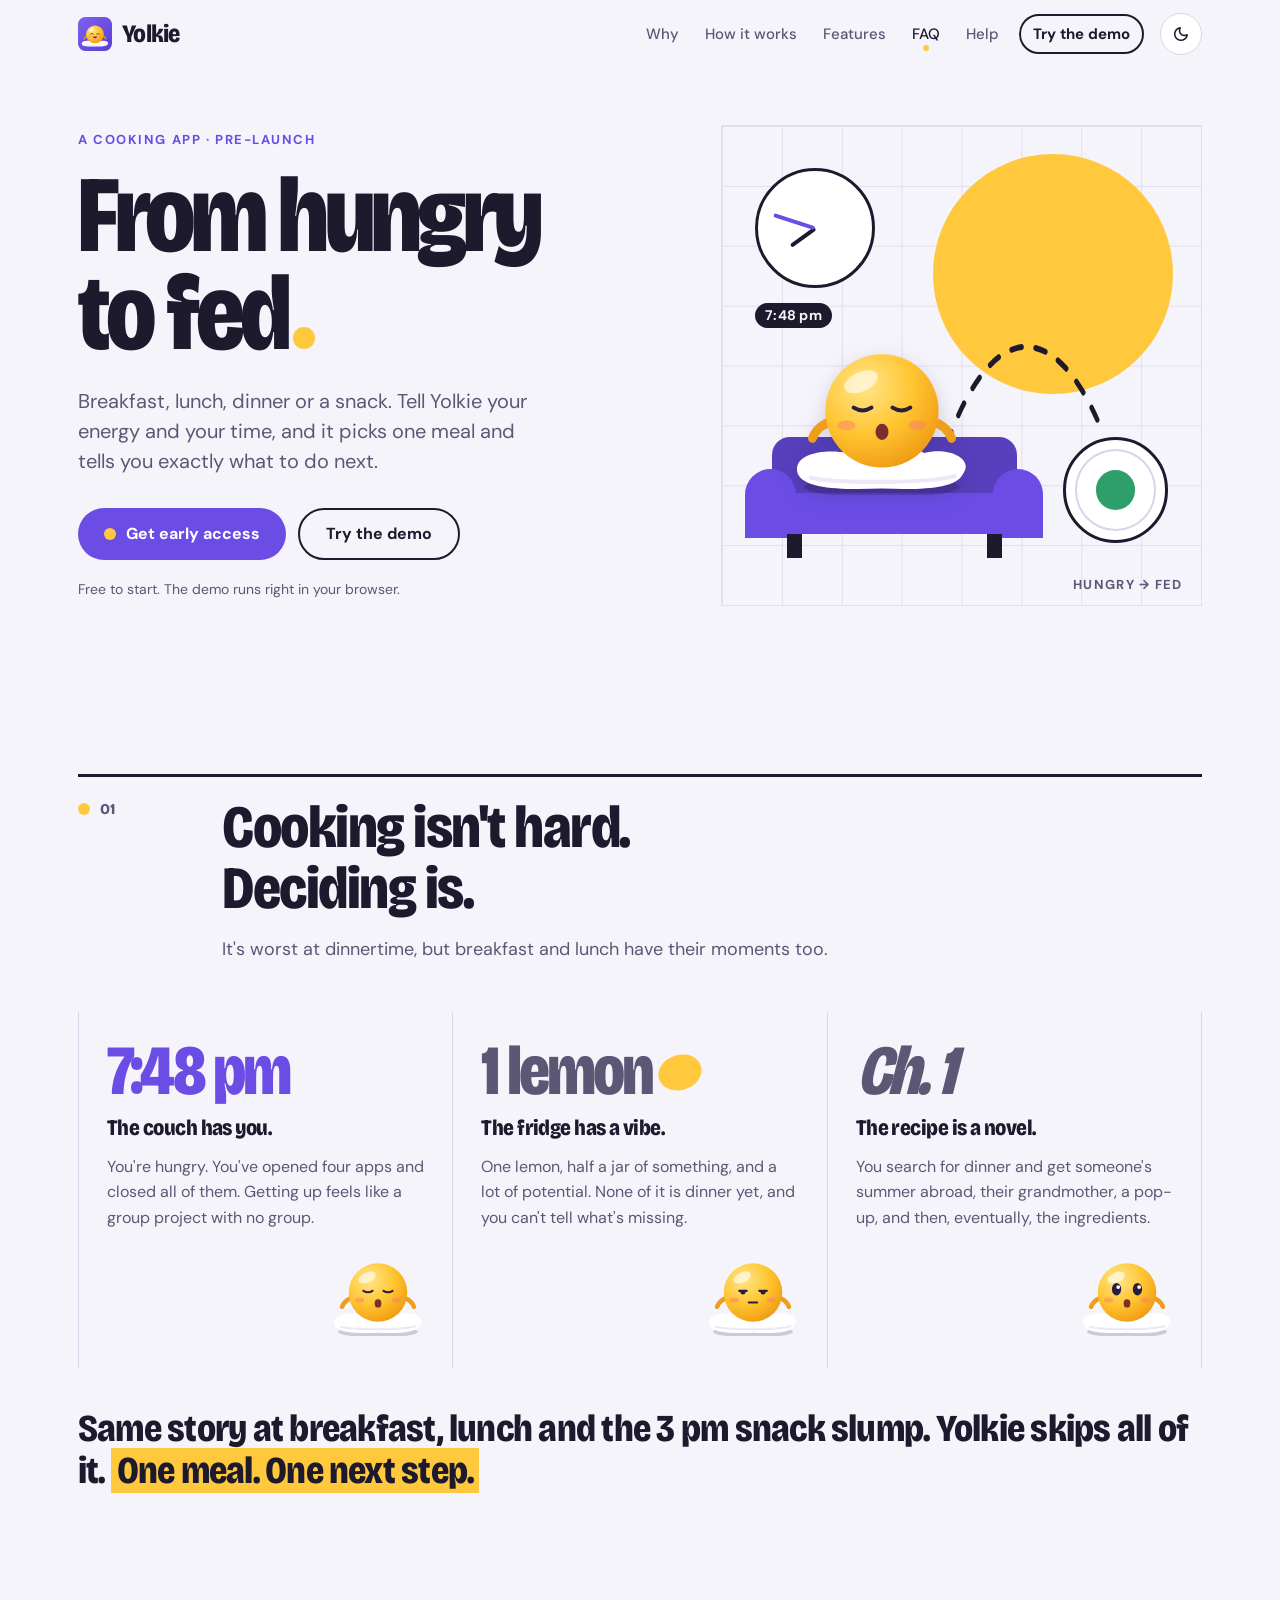
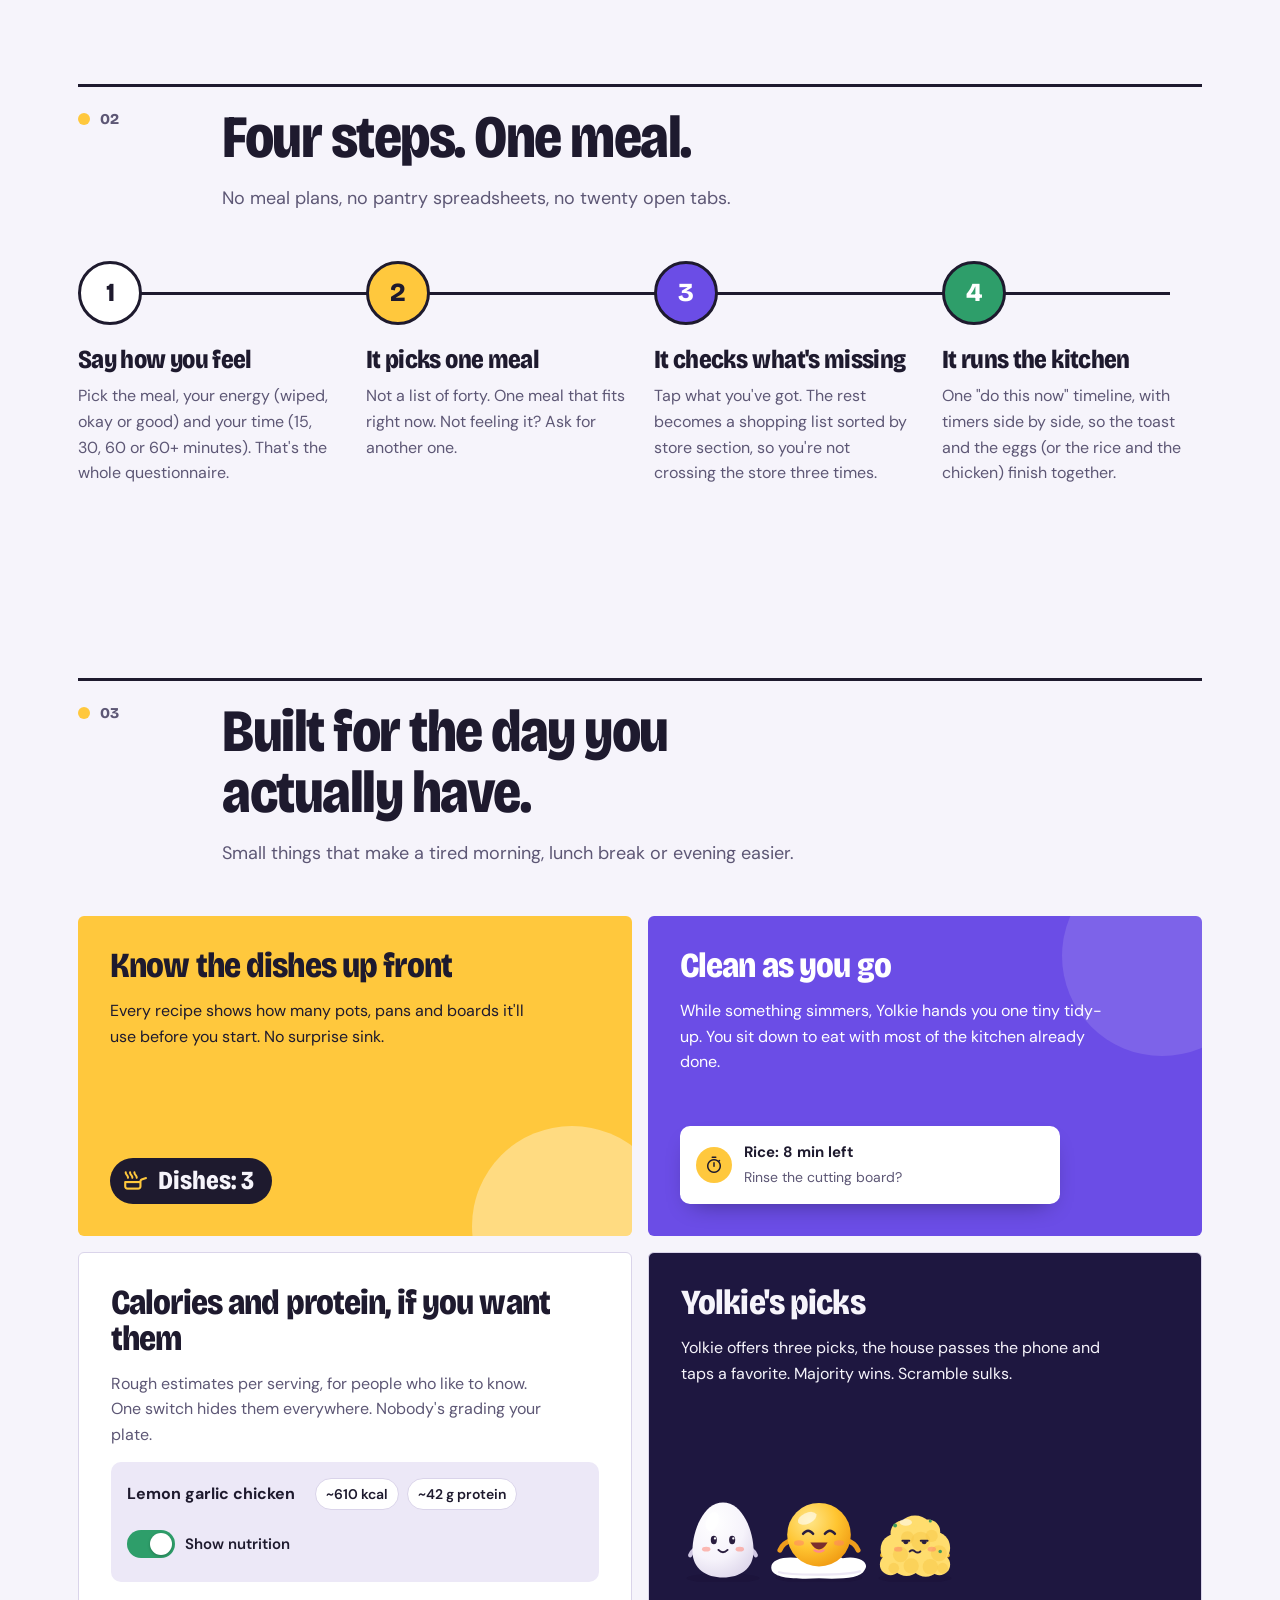
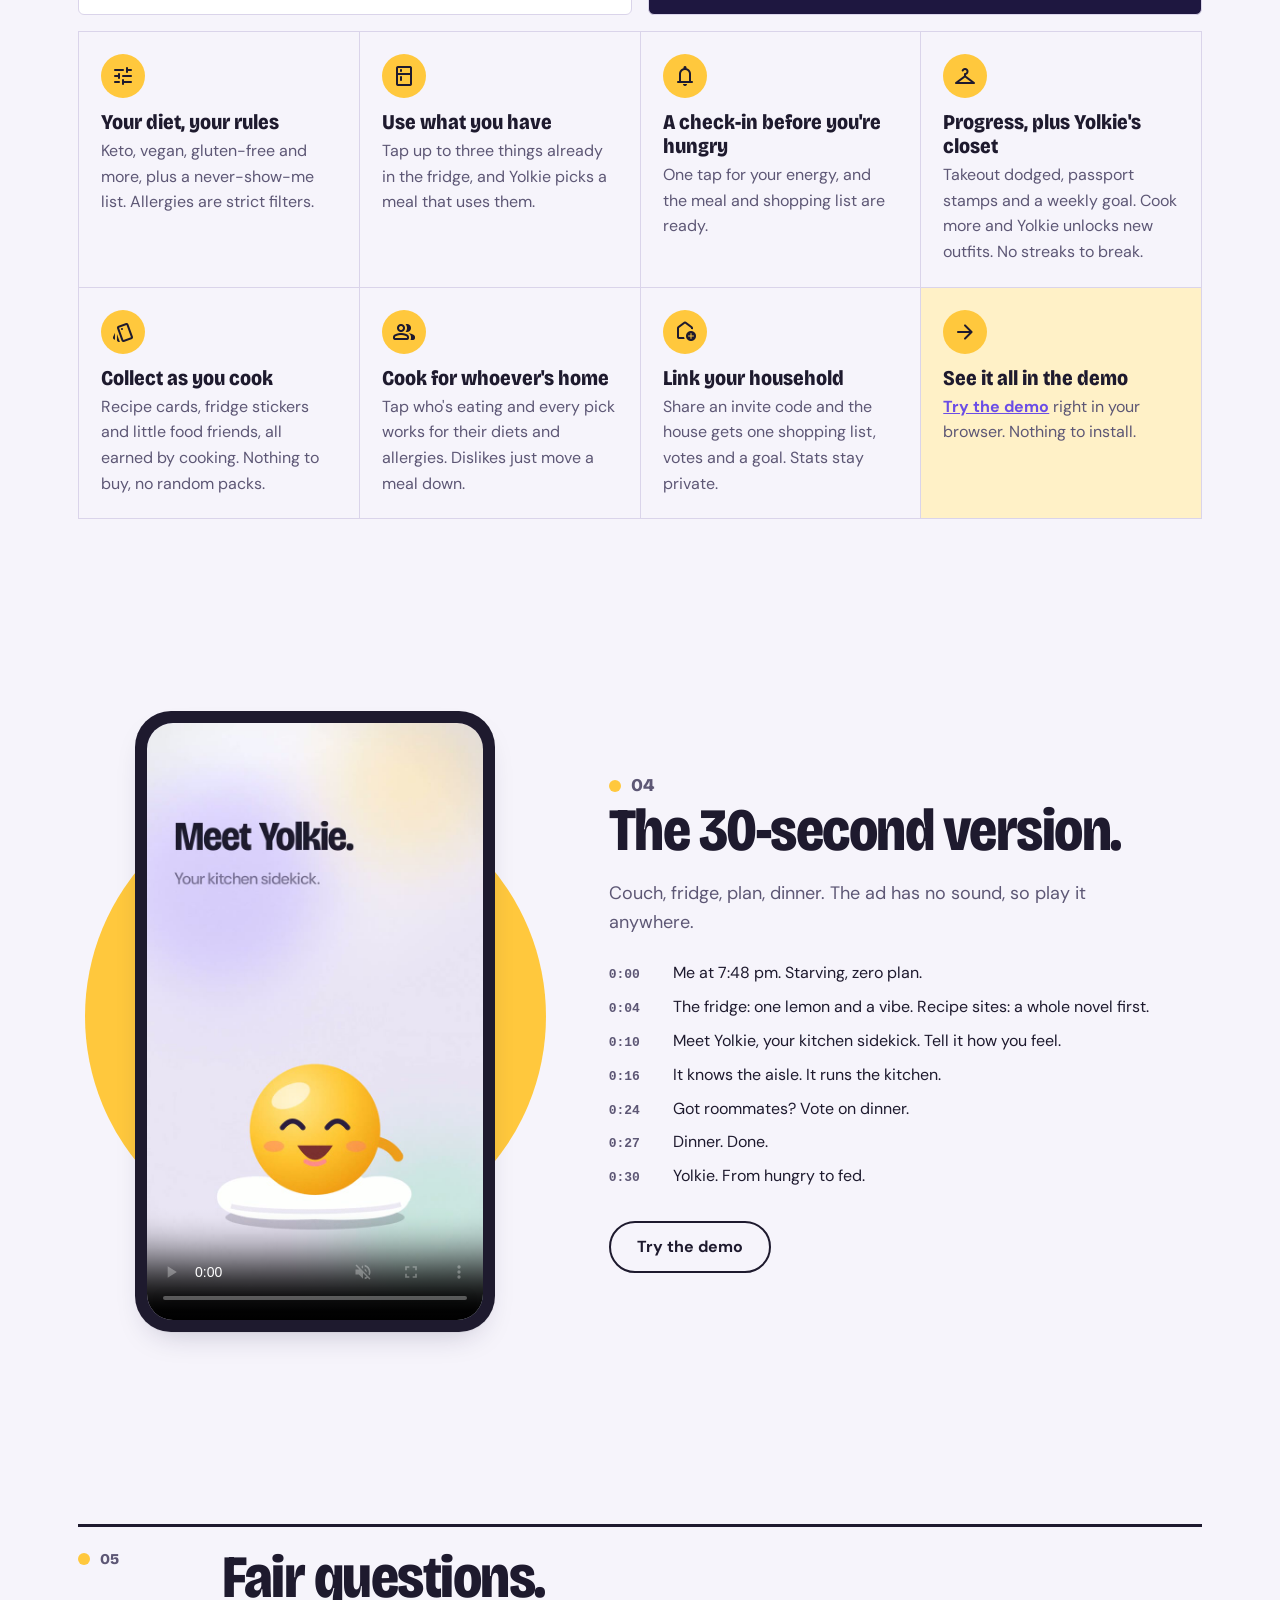
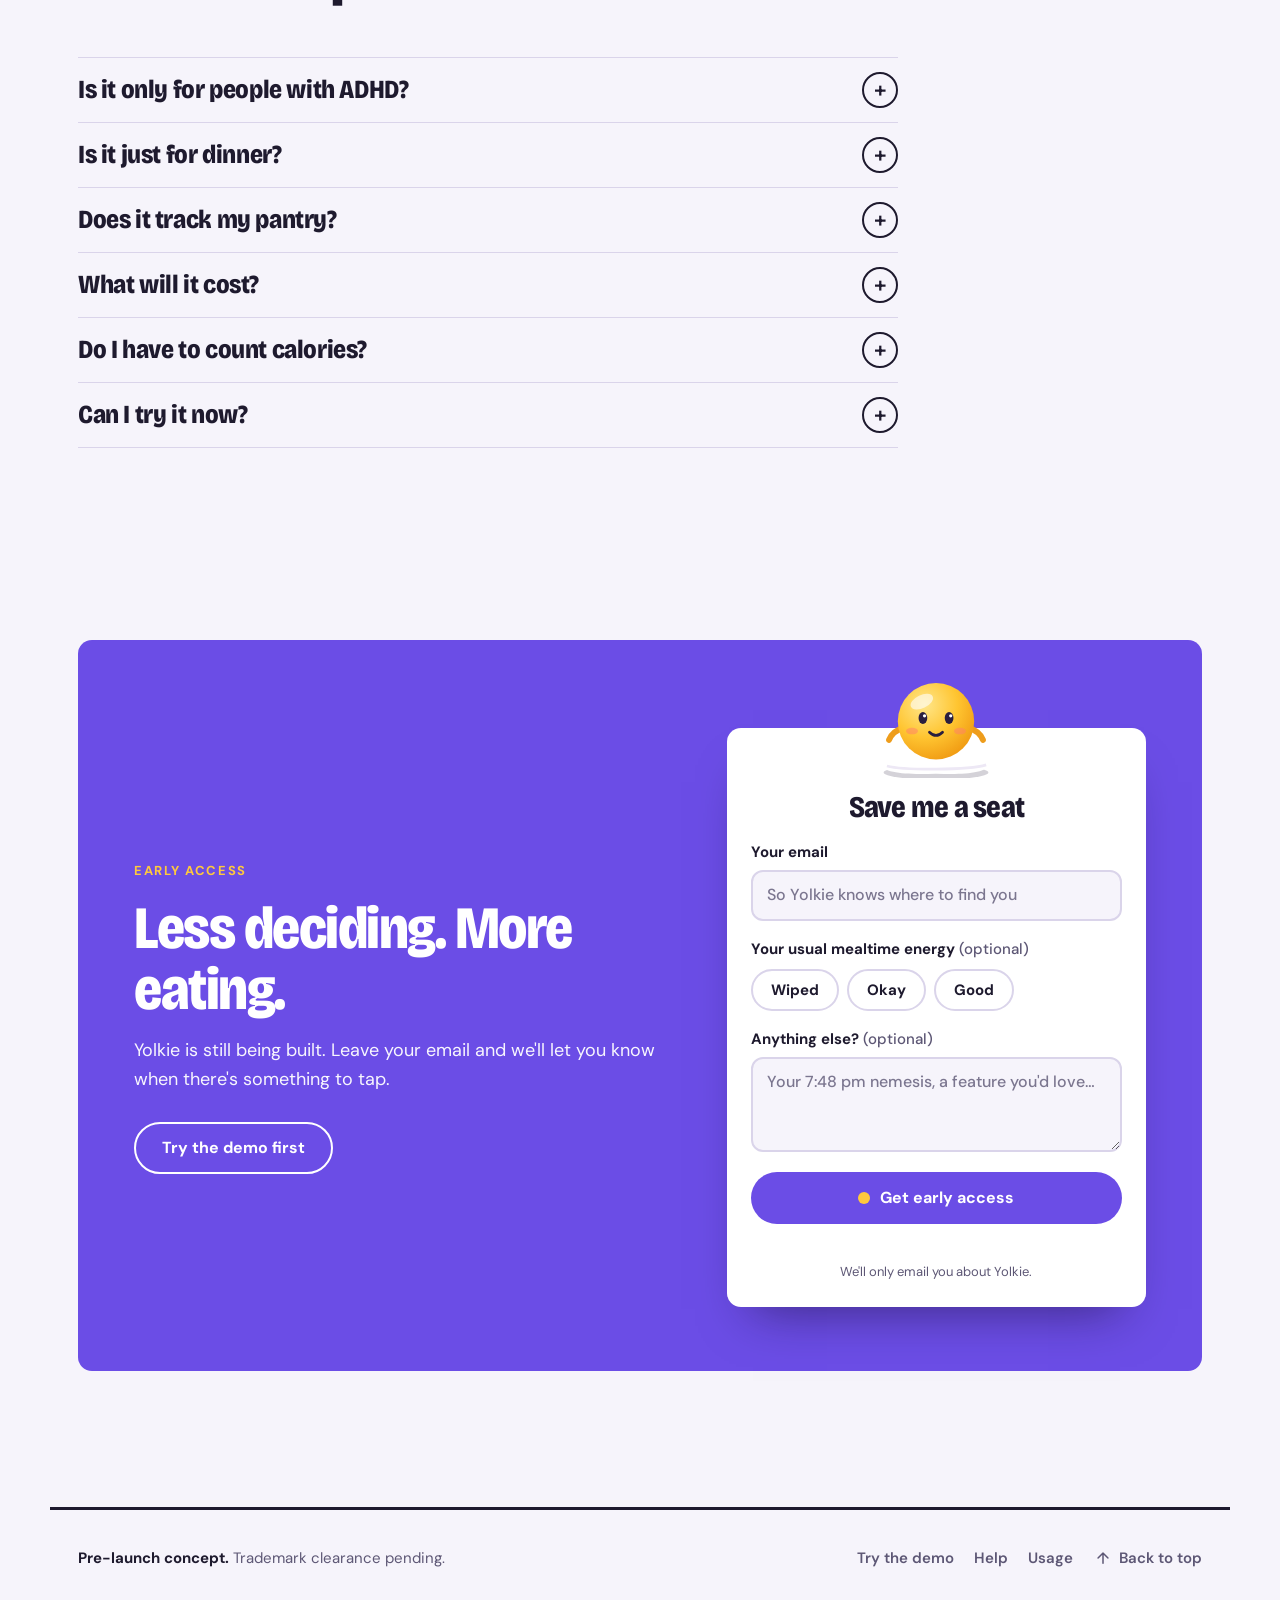
==== commit 90f1fdf3: "Import 20 Chef Jack Ovens recipes, add an ingredient finder and a usage page - recipes-sourced.js: 2" ====
--- a/index.html
+++ b/index.html
@@ -129,7 +129,7 @@
         <li class="step reveal">
           <span class="step__num" aria-hidden="true">1</span>
           <h3>Say how you feel</h3>
-          <p>Pick the meal, your energy (wiped, okay or good) and your time (15, 30 or 60 minutes). That's the whole questionnaire.</p>
+          <p>Pick the meal, your energy (wiped, okay or good) and your time (15, 30, 60 or 60+ minutes). That's the whole questionnaire.</p>
         </li>
         <li class="step reveal">
           <span class="step__num" aria-hidden="true">2</span>
@@ -321,6 +321,7 @@
     <div class="site-footer__links">
       <a href="try.html">Try the demo</a>
       <a href="help.html">Help</a>
+      <a href="usage.html">Usage</a>
       <a class="back-to-top" href="#top"><span class="icon" aria-hidden="true">arrow_upward</span>Back to top</a>
     </div>
   </footer>
--- a/styles.css
+++ b/styles.css
@@ -1776,3 +1776,43 @@
   .decor { grid-template-columns: repeat(2, minmax(0, 1fr)); }
   .story-card { min-height: 420px; }
 }
+
+/* ==========================================================================
+   3f. CREATORS' RECIPES: the "Recipe by …" chip, the ingredient finder and the
+       usage page. Same tokens and components as the rest of the demo.
+   ========================================================================== */
+.src-chip {
+  display: inline-flex; align-items: center; gap: 6px; margin-top: 10px; padding: 4px 12px 4px 8px; min-height: 32px;
+  border: 2px solid var(--line); border-radius: 999px; background: var(--surface); color: var(--accent);
+  font-size: 14px; font-weight: 700; text-decoration: none;
+}
+.src-chip .icon { font-size: 18px; }
+.src-chip:hover { border-color: var(--accent); }
+.src-chip--inline { margin: 0 2px; padding: 0 10px 0 6px; min-height: 0; vertical-align: 1px; font-size: 13px; }
+.js-cook-src .src-chip { margin-top: 6px; }
+.rcard__src { margin-top: 6px; font-size: 12px; font-weight: 700; color: var(--accent); }
+.swap-note { display: flex; gap: 6px; align-items: flex-start; margin-top: 8px; font-size: 14px; color: var(--text-dim); max-width: 52ch; }
+.swap-note .icon { font-size: 18px; color: var(--accent); }
+.swap-note strong { color: var(--text); }
+
+.finder-meals { margin-top: 14px; }
+.js-finder-hints:empty, .js-finder-items:empty { display: none; }
+.js-finder-hints, .js-finder-items { margin-top: 10px; }
+.finder-count { margin-top: 12px; font-weight: 700; }
+.finder-list { margin: 8px 0 0; padding: 0; list-style: none; display: grid; gap: 8px; }
+.finder-item {
+  display: grid; gap: 2px; width: 100%; padding: 12px 14px; border: 2px solid var(--line); border-radius: 14px;
+  background: var(--surface); color: var(--text); font: inherit; text-align: left; cursor: pointer;
+}
+.finder-item:hover { border-color: var(--accent); }
+.finder-item strong { font-size: 16px; }
+.finder-item small { font-size: 13px; color: var(--text-dim); }
+.finder-item .finder-item__uses { color: var(--accent); font-weight: 700; }
+.finder-none { padding: 14px; border-radius: 12px; background: var(--surface-2); font-weight: 600; }
+
+.usage { max-width: 760px; padding: 28px 0 80px; border-top: 3px solid var(--text); margin-top: 28px; }
+.usage-sec { padding: 22px 0; border-bottom: 1px solid var(--line); }
+.usage-sec h2 { font-size: clamp(24px, 1rem + 1.2vw, 32px); }
+.usage-sec > p { margin-top: 10px; color: var(--text-dim); max-width: 64ch; }
+.usage-list { margin: 12px 0 0; padding-left: 20px; display: grid; gap: 8px; max-width: 64ch; }
+.usage-sec .mini-head { margin-top: 20px; }
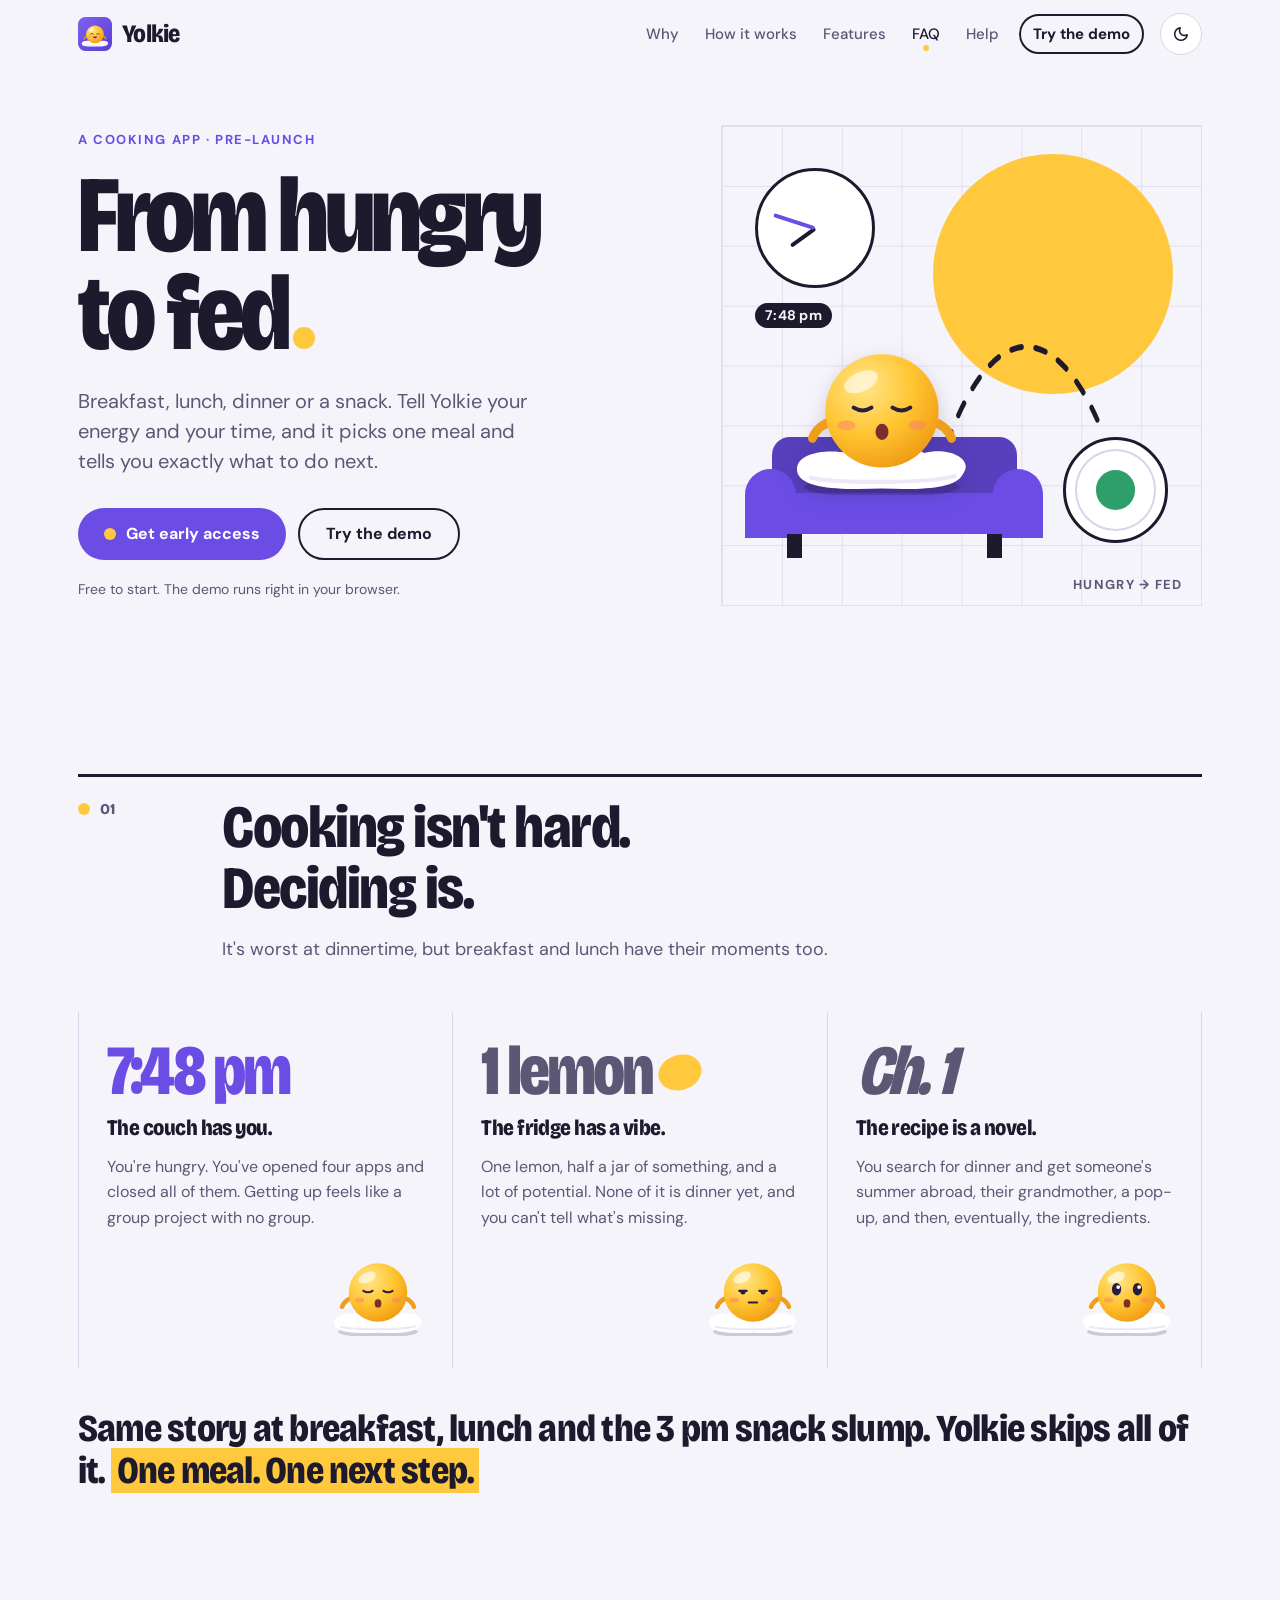
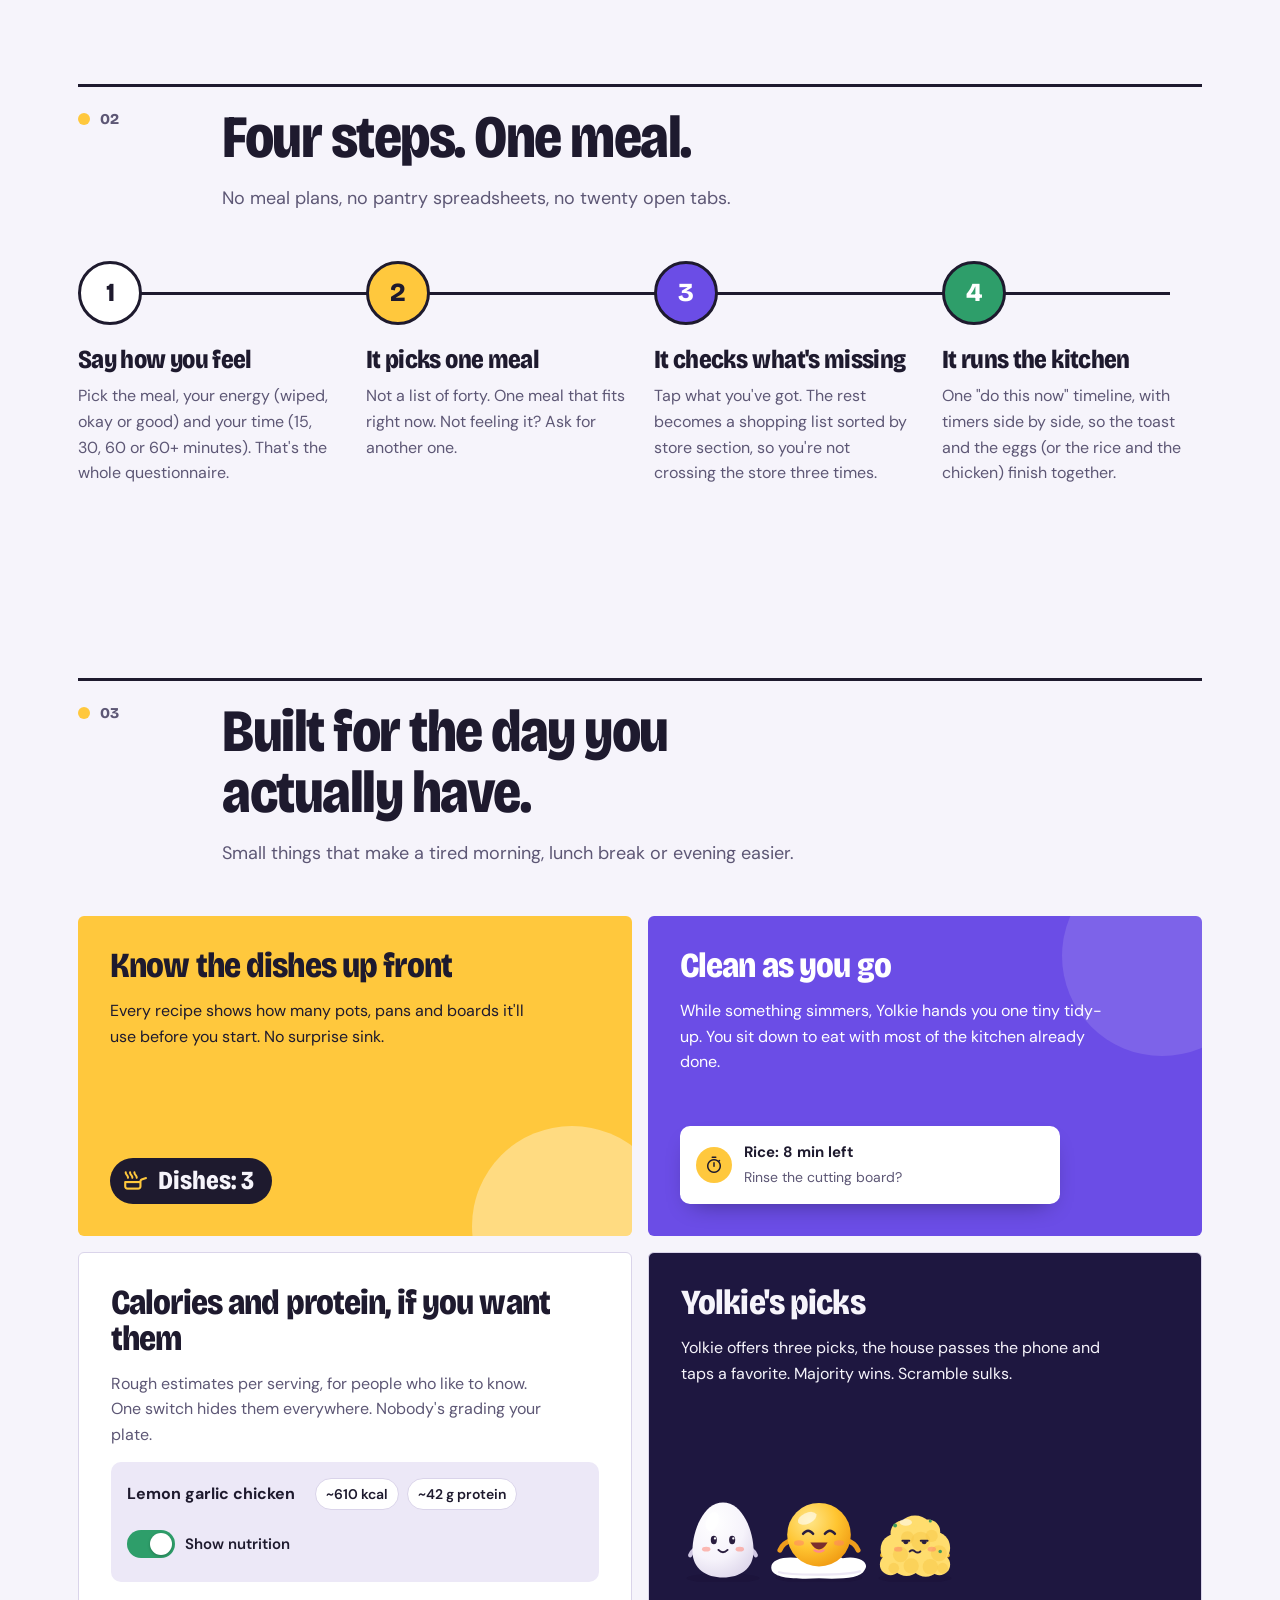
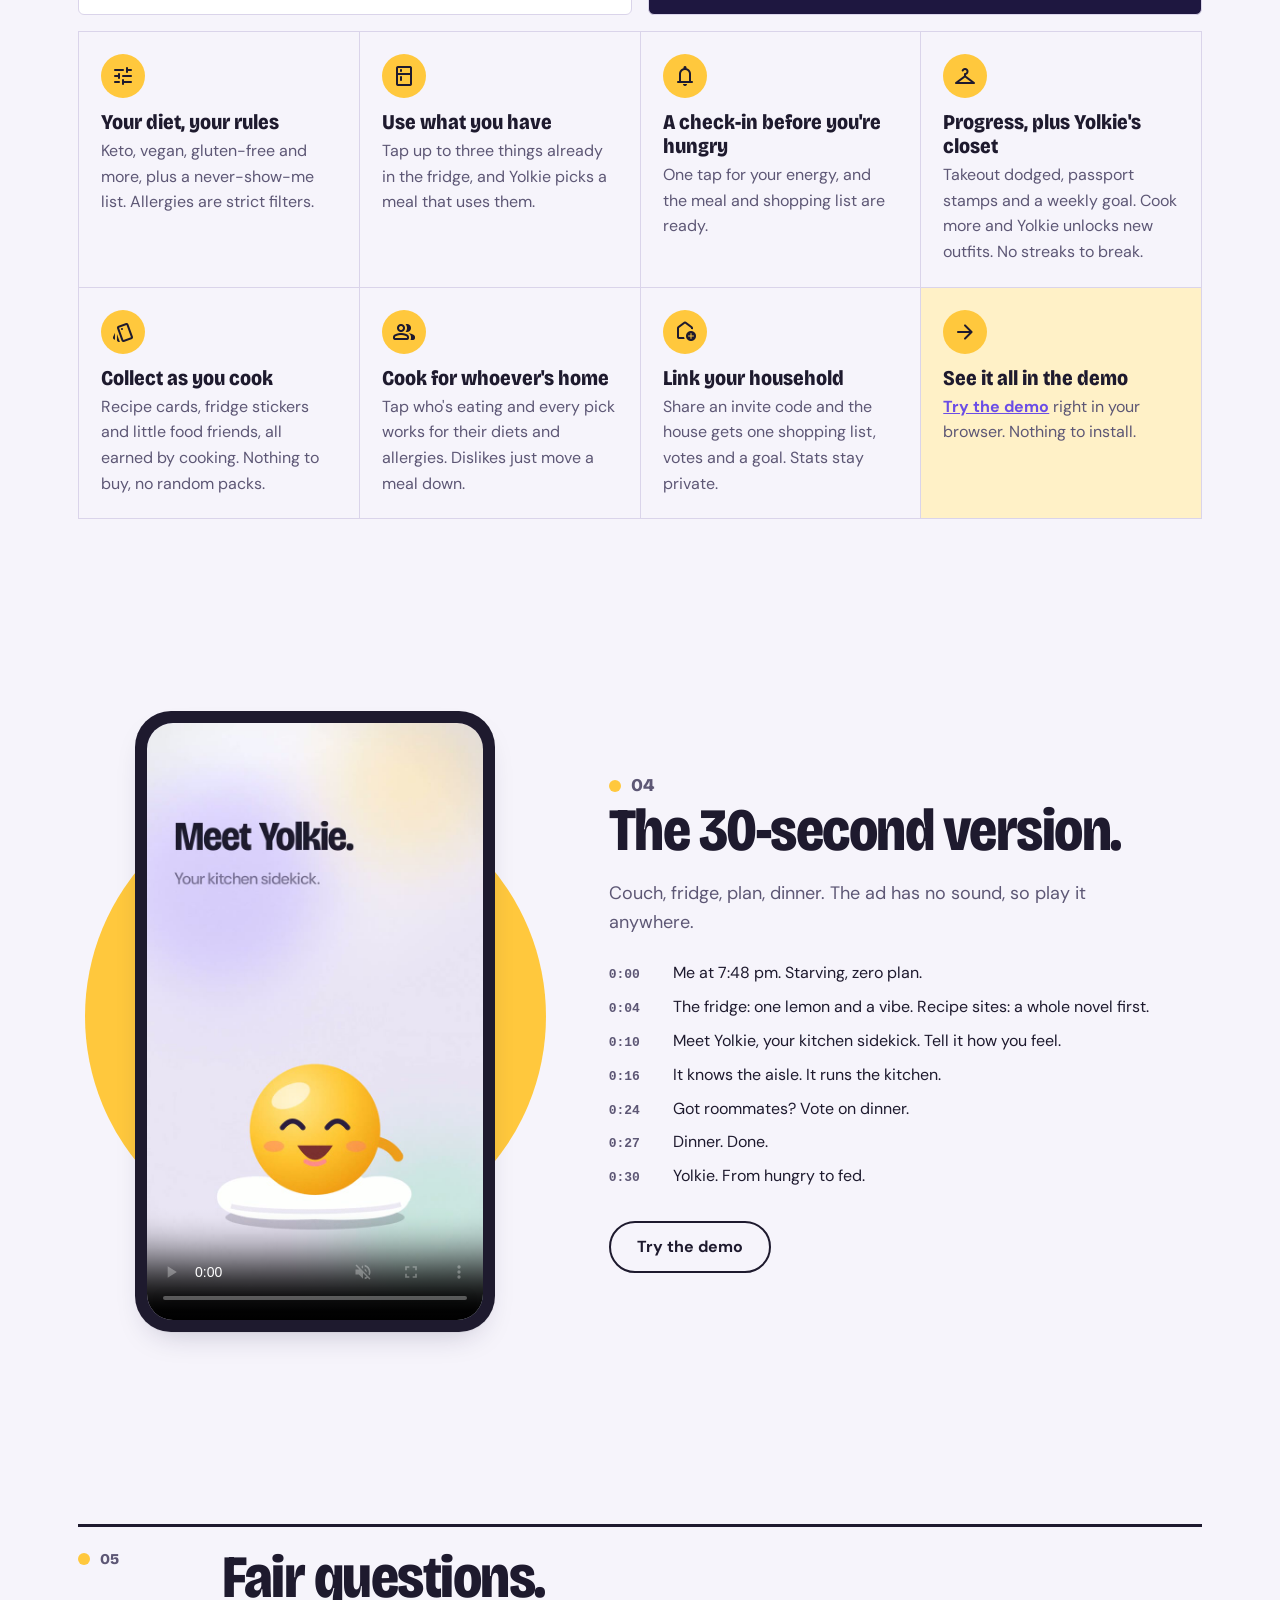
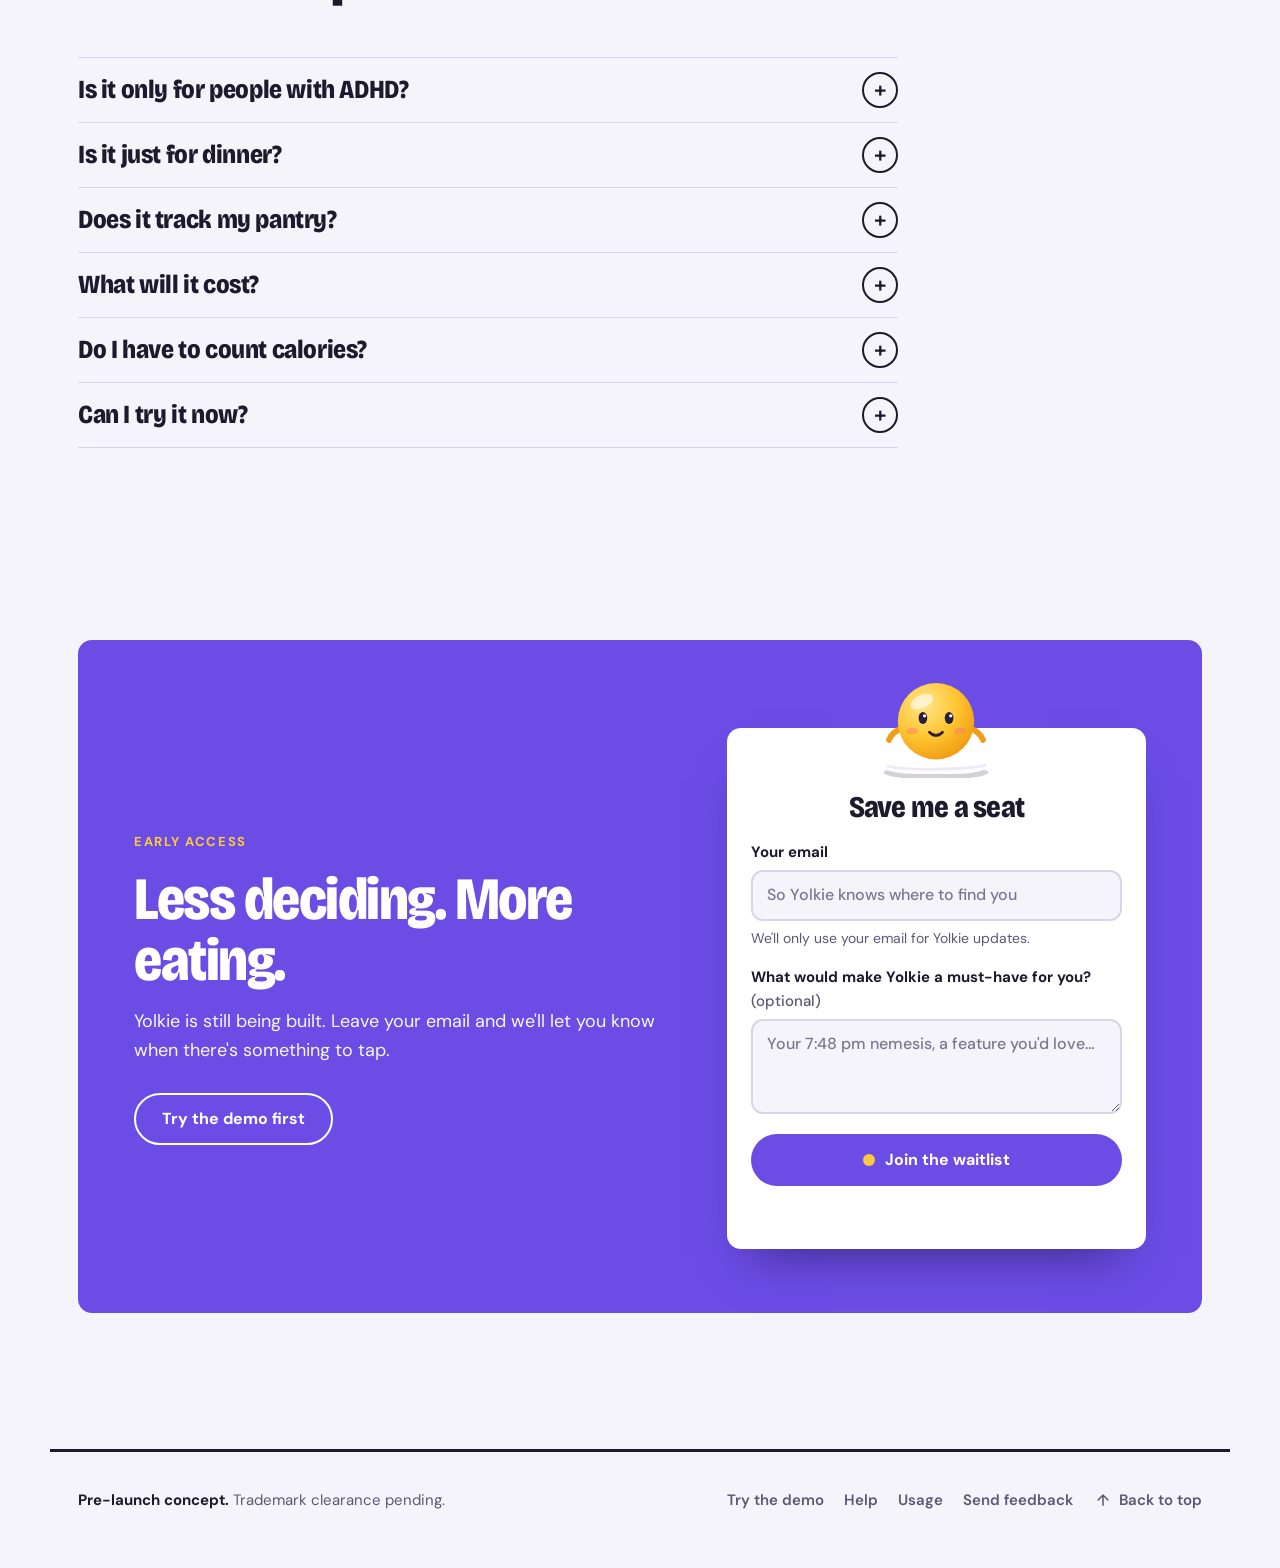
==== commit d2b26f8e: "Save the waitlist and feedback to Supabase with native forms The landing page's waitlist and a new f" ====
--- a/index.html
+++ b/index.html
@@ -286,25 +286,18 @@
             <h3 class="signup__title">Save me a seat</h3>
             <div class="field">
               <label for="signup-email">Your email</label>
-              <input id="signup-email" type="email" name="email" autocomplete="email" inputmode="email" required placeholder="So Yolkie knows where to find you" aria-describedby="signup-status">
+              <input id="signup-email" type="email" name="email" autocomplete="email" inputmode="email" required maxlength="254" placeholder="So Yolkie knows where to find you" aria-describedby="signup-email-note signup-status">
+              <p class="field__note" id="signup-email-note">We'll only use your email for Yolkie updates.</p>
             </div>
-            <fieldset class="field">
-              <legend>Your usual mealtime energy <span class="field__opt">(optional)</span></legend>
-              <div class="chips">
-                <label class="chip"><input type="radio" name="energy" value="Wiped"><span>Wiped</span></label>
-                <label class="chip"><input type="radio" name="energy" value="Okay"><span>Okay</span></label>
-                <label class="chip"><input type="radio" name="energy" value="Good"><span>Good</span></label>
-              </div>
-            </fieldset>
             <div class="field">
-              <label for="signup-note">Anything else? <span class="field__opt">(optional)</span></label>
-              <textarea id="signup-note" name="note" rows="3" maxlength="500" placeholder="Your 7:48 pm nemesis, a feature you'd love…"></textarea>
+              <label for="signup-must-have">What would make Yolkie a must-have for you? <span class="field__opt">(optional)</span></label>
+              <textarea id="signup-must-have" name="must_have" rows="3" maxlength="2000" placeholder="Your 7:48 pm nemesis, a feature you'd love…"></textarea>
             </div>
             <!-- Spam trap: people never see or fill this; bots often do. -->
             <div class="signup__trap" aria-hidden="true"><label>Company <input type="text" name="company" tabindex="-1" autocomplete="off"></label></div>
-            <button type="submit" class="btn btn--primary signup__submit"><span class="btn__dot" aria-hidden="true"></span>Get early access</button>
+            <button type="submit" class="btn btn--primary signup__submit"><span class="btn__dot" aria-hidden="true"></span>Join the waitlist</button>
             <p class="signup__status js-signup-status" id="signup-status" role="status"></p>
-            <p class="fine">We'll only email you about Yolkie.</p>
+            <button type="button" class="btn btn--secondary btn--small signup__retry js-signup-retry" hidden><span class="icon" aria-hidden="true">refresh</span>Try again</button>
           </div>
           <div class="signup__done js-signup-done" hidden>
             <h3 class="signup__title js-signup-done-title" tabindex="-1">You're on the list!</h3>
@@ -322,6 +315,7 @@
       <a href="try.html">Try the demo</a>
       <a href="help.html">Help</a>
       <a href="usage.html">Usage</a>
+      <a href="feedback.html">Send feedback</a>
       <a class="back-to-top" href="#top"><span class="icon" aria-hidden="true">arrow_upward</span>Back to top</a>
     </div>
   </footer>
--- a/styles.css
+++ b/styles.css
@@ -698,6 +698,9 @@
 }
 .now-card__text { font: 800 clamp(26px, 1.1rem + 2.4vw, 40px)/1.12 var(--font-display); font-stretch: 88%; letter-spacing: -0.015em; }
 .now-card__note { font-size: 16px; opacity: .92; }
+.step-amts { display: flex; flex-wrap: wrap; gap: 8px; list-style: none; margin: -2px 0 0; padding: 0; }
+.step-amts li { padding: 5px 12px; border-radius: 999px; background: rgba(255, 255, 255, .14); border: 1px solid rgba(255, 255, 255, .28); font-size: 15px; line-height: 1.3; }
+.step-amts strong { color: var(--yolk); font-weight: 800; }
 .now-card .actions { margin-top: auto; padding-top: 6px; }
 .now-card .btn--secondary { color: #fff; border-color: rgba(255, 255, 255, .7); }
 .now-card .btn--secondary:hover { background: #fff; color: var(--plum); }
@@ -1816,3 +1819,53 @@
 .usage-sec > p { margin-top: 10px; color: var(--text-dim); max-width: 64ch; }
 .usage-list { margin: 12px 0 0; padding-left: 20px; display: grid; gap: 8px; max-width: 64ch; }
 .usage-sec .mini-head { margin-top: 20px; }
+
+/* ==========================================================================
+   3g. FORMS: the waitlist's extras and the feedback page. Same paper card as the
+   early-access form, with stars, branching questions and screenshot previews.
+   ========================================================================== */
+.field__note { margin-top: 6px; font-size: 14px; color: var(--text-dim); }
+.field__req { font-weight: 500; color: var(--accent); }
+.field__err { margin-top: 8px; padding: 6px 10px; border-radius: 8px; background: var(--yolk-soft); font-size: 14px; font-weight: 600; }
+.signup .field__label { font-weight: 700; font-size: 15px; }
+.signup__retry { display: flex; margin: 0 auto 8px; }
+.signup__retry[hidden] { display: none; }
+.signup textarea[aria-invalid="true"] { border-color: var(--text); border-style: dashed; }
+
+.fb-wrap { max-width: 640px; margin: 96px auto 0; }
+.fb { padding-top: 72px; }
+.fb .field + .field, .fb .field + .fb-branch, .fb .fb-branch + .field, .fb .fb-branch + .fb-branch { margin-top: 22px; }
+.fb .fb-branch .field + .field { margin-top: 18px; }
+.fb-branch { padding: 16px; border-radius: 12px; background: var(--surface-2); }
+.fb-branch[hidden] { display: none; }
+.fb-note { display: flex; gap: 8px; align-items: flex-start; margin-bottom: 22px; padding: 12px 14px; border-radius: 10px; background: var(--yolk-soft); border-left: 4px solid var(--yolk); font-size: 15px; }
+.fb-note .icon { font-size: 20px; color: var(--accent); }
+.fb input[type="email"] { max-width: none; }
+
+/* Stars: five big tap targets that fill up to your choice */
+.stars { display: flex; gap: 4px; margin-top: 6px; }
+.signup label.star { position: relative; display: grid; place-items: center; width: 52px; height: 52px; border-radius: 12px; cursor: pointer; }
+.star input { position: absolute; inset: 0; margin: 0; opacity: 0; cursor: pointer; }
+.star .icon { font-size: 42px; color: var(--line); transition: color .12s var(--ease), transform .12s var(--ease); }
+.star.is-on .icon { color: var(--yolk); font-variation-settings: 'FILL' 1; -webkit-text-stroke: 1px var(--text); }
+.star:hover .icon { transform: scale(1.08); }
+.star input:focus-visible ~ .icon { outline: 3px solid var(--accent); outline-offset: 2px; border-radius: 8px; }
+.fb-rating-text { min-height: 1.4em; font-weight: 700; color: var(--text); }
+
+/* Screenshot upload and previews */
+.signup label.fb-upload { position: relative; display: inline-flex; margin-top: 10px; overflow: hidden; }
+.fb-upload input { position: absolute; inset: 0; opacity: 0; cursor: pointer; font-size: 0; }
+.fb-upload:focus-within { outline: 3px solid var(--accent); outline-offset: 2px; }
+.fb-upload.is-disabled { opacity: .5; cursor: not-allowed; }
+.fb-upload.is-disabled input { cursor: not-allowed; }
+.fb-shots { display: grid; grid-template-columns: repeat(auto-fill, minmax(120px, 1fr)); gap: 10px; margin: 12px 0 0; padding: 0; list-style: none; }
+.fb-shots:empty { display: none; }
+.fb-shot { position: relative; display: grid; gap: 4px; padding: 6px; border-radius: 10px; border: 2px solid var(--line); background: var(--surface); }
+.fb-shot img, .fb-shot video { display: block; width: 100%; aspect-ratio: 1; object-fit: cover; border-radius: 6px; background: var(--surface-2); }
+.fb-shot__name { font-size: 12px; color: var(--text-dim); overflow: hidden; text-overflow: ellipsis; white-space: nowrap; }
+.fb-shot__remove { position: absolute; top: 2px; right: 2px; width: 40px; height: 40px; }
+.fb-shot__remove .icon { font-size: 20px; }
+.fb .signup__done h2 { font-size: 30px; }
+
+/* The demo's "Send feedback" link sits beside the device-only badge */
+.demo-meta { display: flex; flex-wrap: wrap; align-items: center; justify-content: space-between; gap: 8px 12px; }
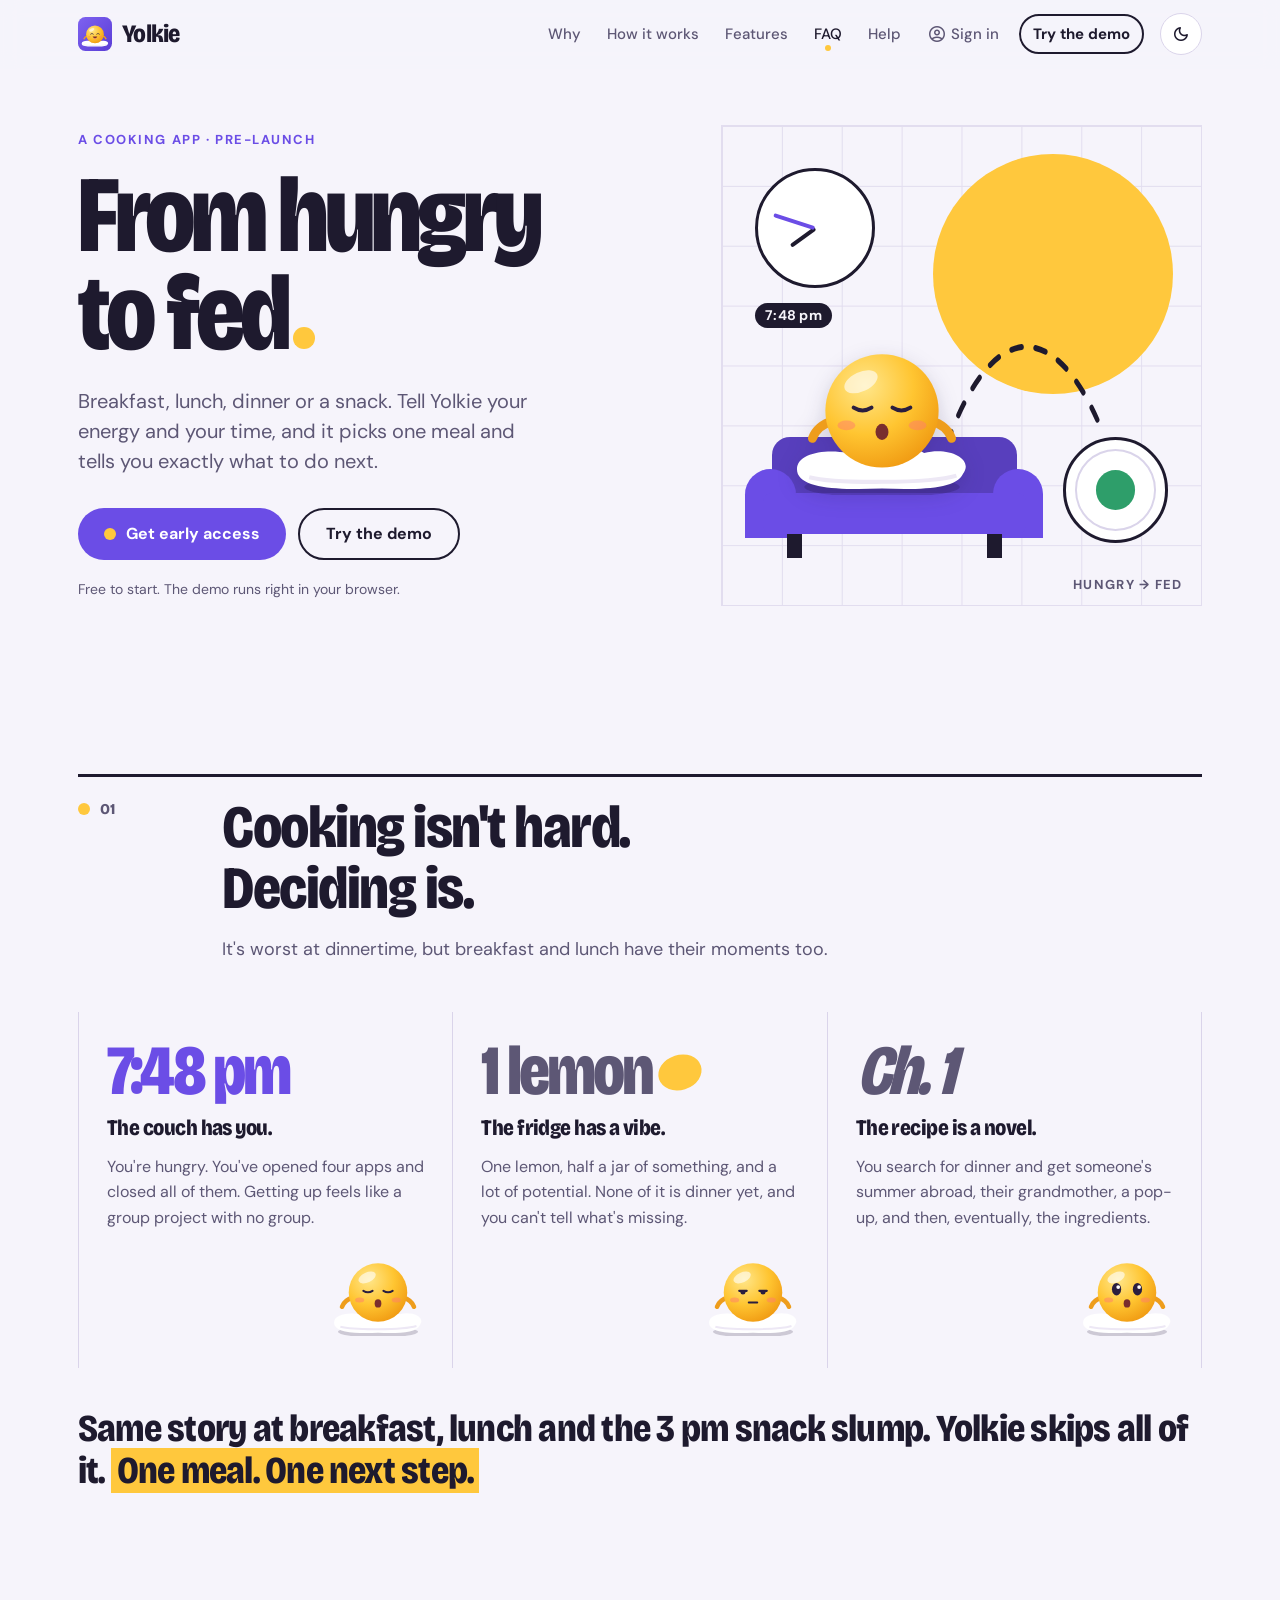
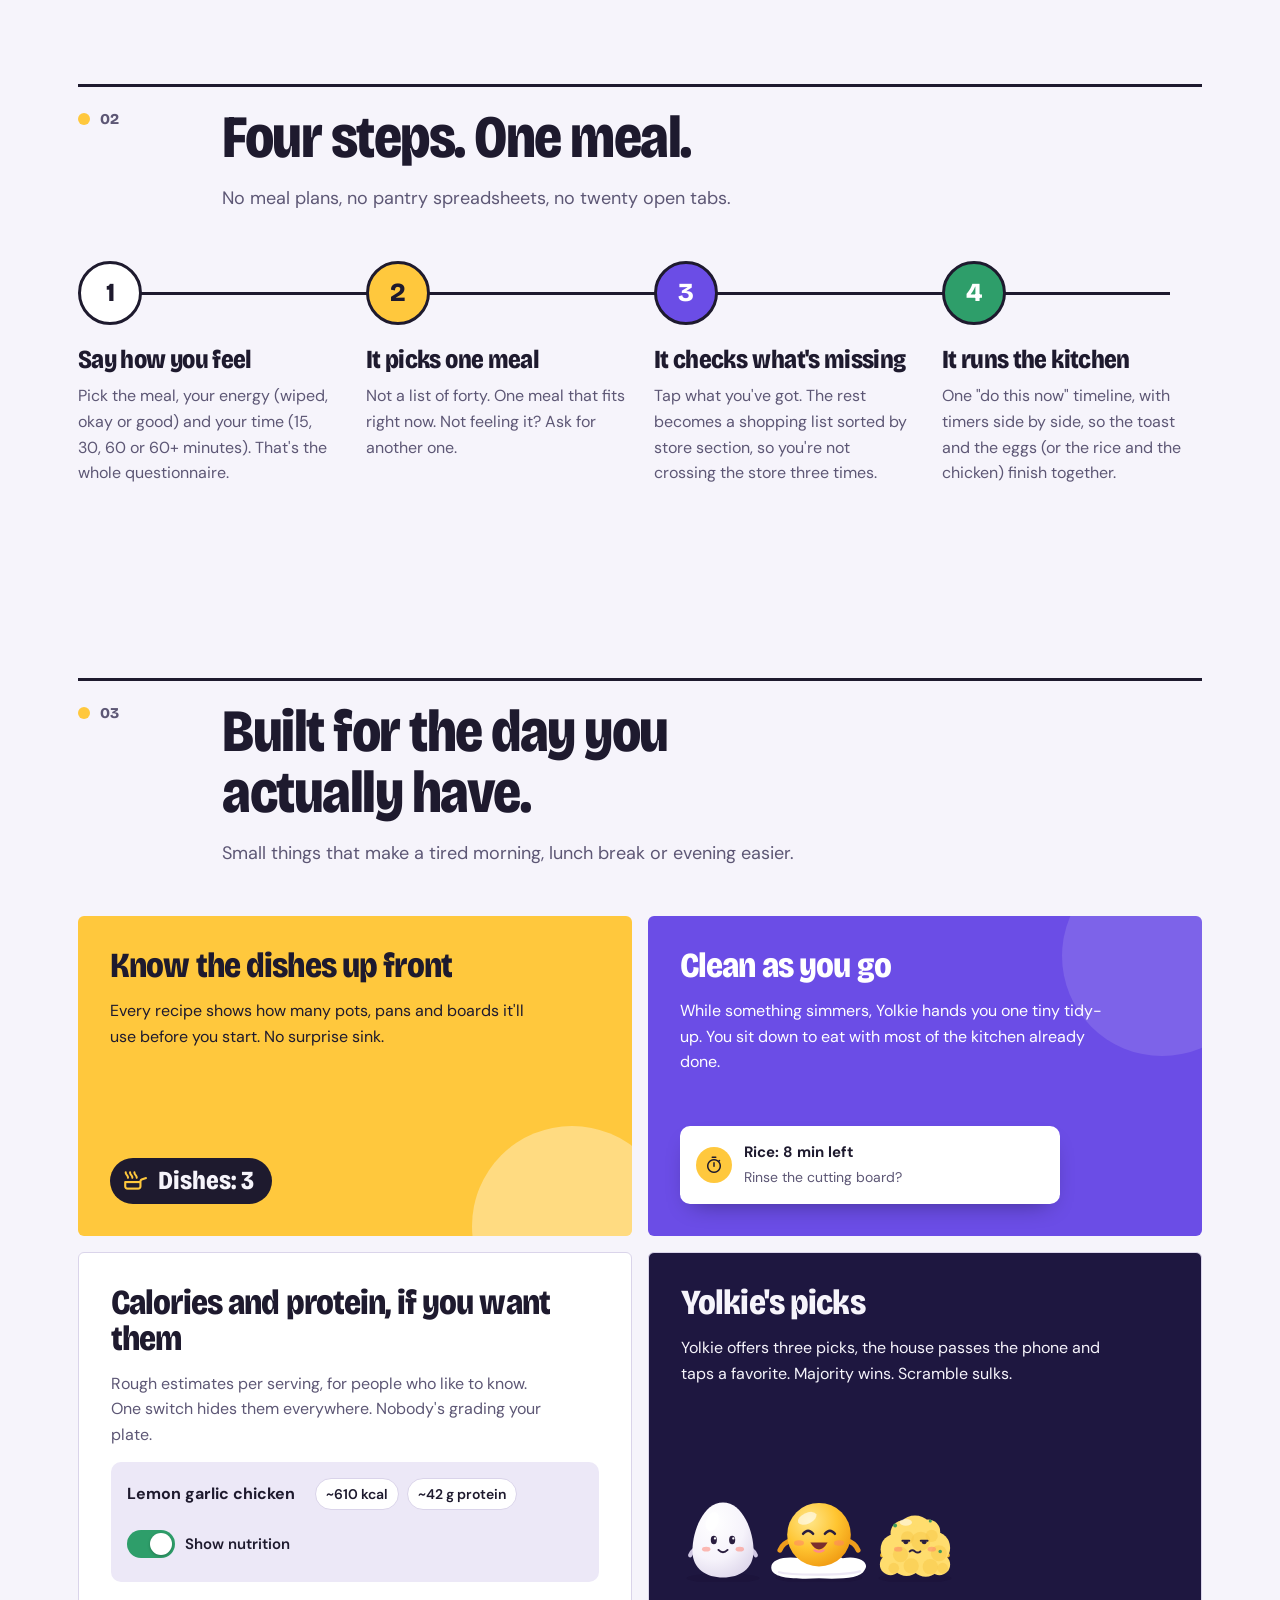
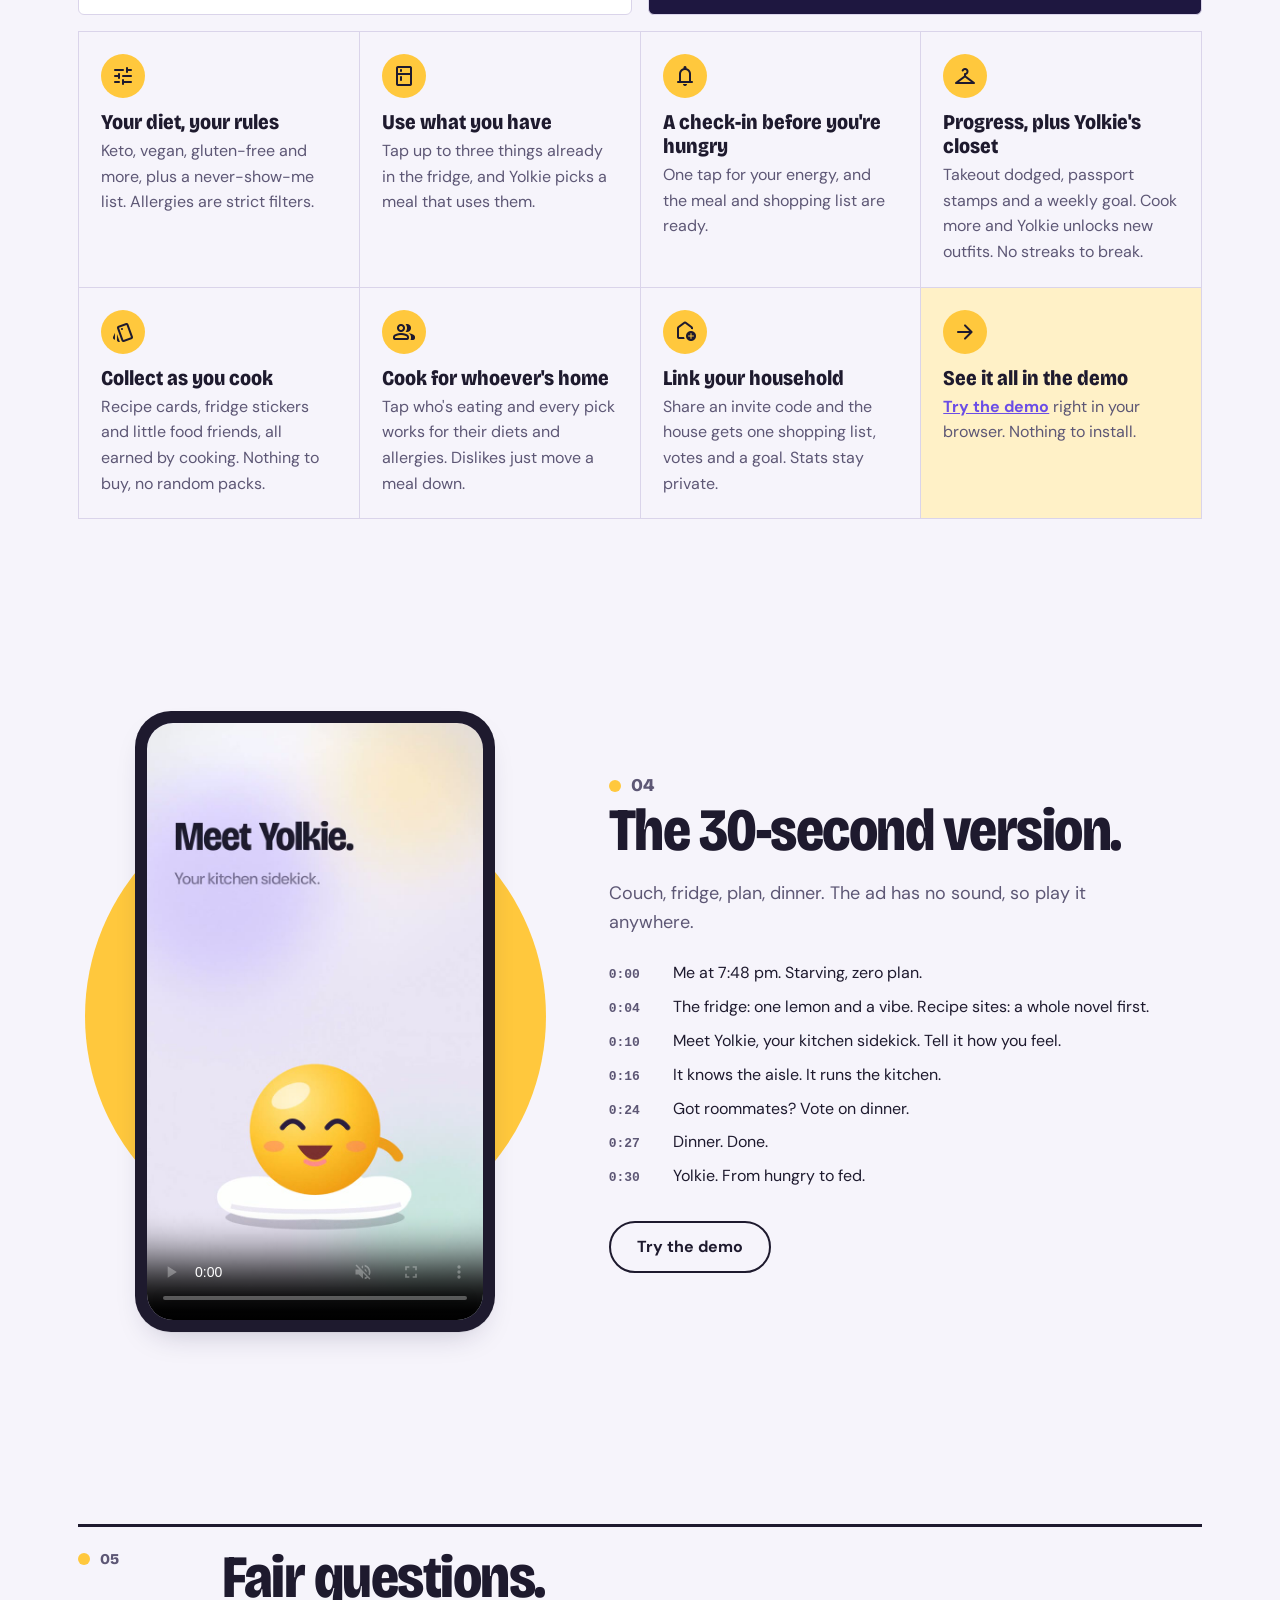
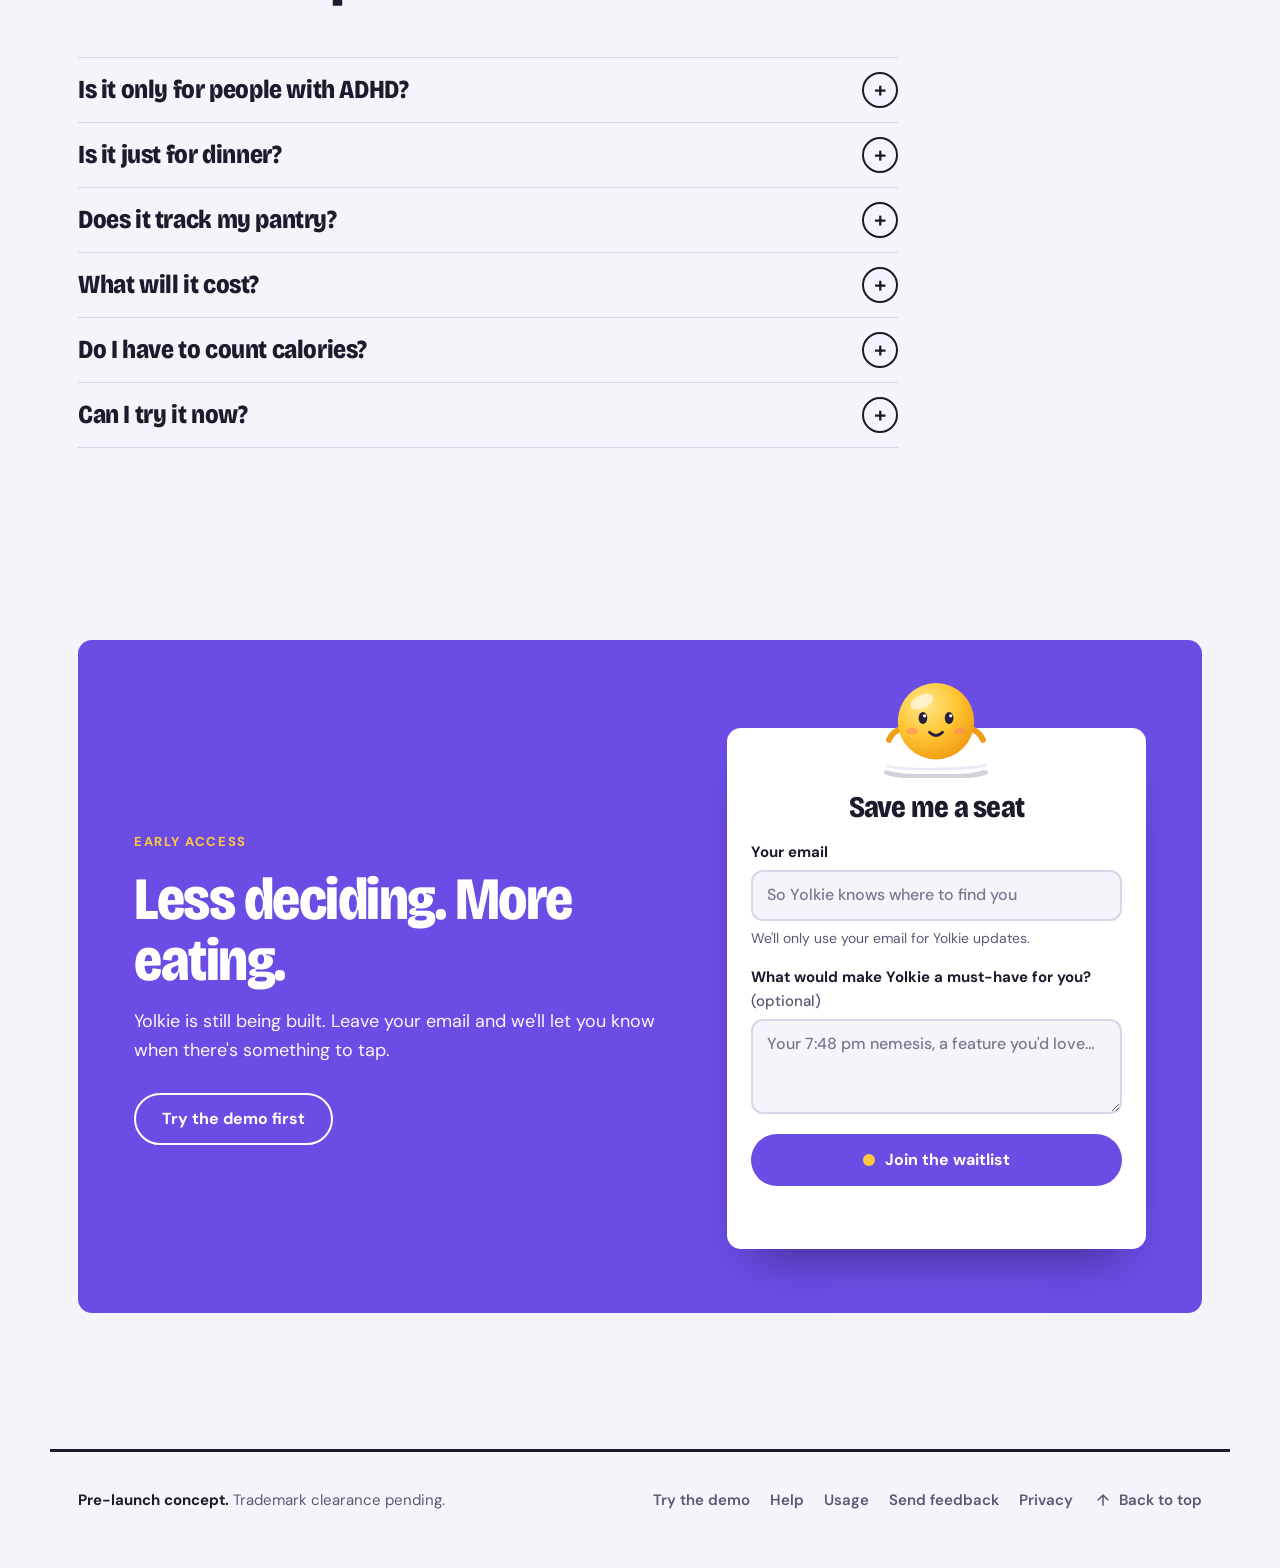
==== commit eca289e4: "Add accounts with GitHub and email sign-in, badges and a privacy page - account.html: sign in or sig" ====
--- a/index.html
+++ b/index.html
@@ -47,6 +47,7 @@
         <a href="./#features">Features</a>
         <a href="./#faq">FAQ</a>
         <a href="help.html">Help</a>
+        <a class="site-nav__account js-account-link" href="account.html"><span class="icon" aria-hidden="true">account_circle</span><span class="js-account-label">Sign in</span></a>
         <a class="site-nav__try" href="try.html">Try the demo</a>
       </nav>
       <button class="theme-toggle" type="button" aria-label="Switch colour theme">
@@ -316,6 +317,7 @@
       <a href="help.html">Help</a>
       <a href="usage.html">Usage</a>
       <a href="feedback.html">Send feedback</a>
+      <a href="privacy.html">Privacy</a>
       <a class="back-to-top" href="#top"><span class="icon" aria-hidden="true">arrow_upward</span>Back to top</a>
     </div>
   </footer>
--- a/styles.css
+++ b/styles.css
@@ -1869,3 +1869,196 @@
 
 /* The demo's "Send feedback" link sits beside the device-only badge */
 .demo-meta { display: flex; flex-wrap: wrap; align-items: center; justify-content: space-between; gap: 8px 12px; }
+
+/* ==========================================================================
+   3h. ADMIN PAGE (admin.html): the team's view of feedback and sign-ups.
+   Same tokens and components; cards, a bar chart, filters and plain lists.
+   ========================================================================== */
+.admin { padding-bottom: 64px; }
+.admin-loading { padding: 80px 0; text-align: center; color: var(--text-dim); }
+.admin-gate { max-width: 460px; margin: 110px auto 40px; }
+.admin-gate[hidden], .js-ad-app[hidden], .admin-panel[hidden] { display: none; }
+.admin-gate h1.signup__title { font-size: 30px; }
+.admin-denied { margin-top: 56px; text-align: center; }
+.admin-denied img { width: 120px; height: auto; margin: 0 auto 16px; display: block; }
+.admin-denied h1 { font-size: clamp(28px, 1.2rem + 2vw, 40px); margin-bottom: 20px; }
+
+.admin-top { display: flex; flex-wrap: wrap; align-items: flex-end; justify-content: space-between; gap: 12px 20px; padding: 32px 0 6px; }
+.admin-top h1 { font-size: clamp(34px, 1.4rem + 3vw, 56px); line-height: .95; letter-spacing: -0.03em; }
+.admin-top .fine { margin-top: 8px; overflow-wrap: anywhere; }
+.admin-top__actions { display: flex; flex-wrap: wrap; gap: 8px; }
+.admin-msg:empty { display: none; }
+.admin-msg { margin-top: 12px; font-weight: 600; }
+.admin-msg.is-error, .admin-saved.is-error { padding: 8px 12px; border-radius: 10px; background: var(--yolk-soft); }
+
+.admin-stats { display: grid; gap: 16px; margin-top: 20px; }
+@media (min-width: 900px) { .admin-stats { grid-template-columns: 1.3fr 1fr; align-items: start; } }
+.admin-cards { display: grid; grid-template-columns: repeat(auto-fill, minmax(150px, 1fr)); gap: 12px; margin: 0; padding: 0; list-style: none; }
+.admin-card { display: grid; gap: 2px; padding: 16px; border-radius: var(--radius-l); background: var(--surface); border: 2px solid var(--line); }
+.admin-card.has-new { border-color: var(--text); box-shadow: 4px 4px 0 var(--yolk); }
+.admin-card .icon { font-size: 22px; color: var(--accent); }
+.admin-card__label { font-size: 14px; font-weight: 600; color: var(--text-dim); }
+.admin-card__value { font: 800 34px/1.05 var(--font-display); font-variant-numeric: tabular-nums; }
+.admin-card__new { font-size: 13px; color: var(--text-dim); }
+.admin-card.has-new .admin-card__new { color: var(--text); font-weight: 700; }
+.admin-chart { margin: 0; padding: 16px; border-radius: var(--radius-l); background: var(--surface); border: 2px solid var(--line); }
+.admin-chart figcaption { font-weight: 800; margin-bottom: 10px; }
+.admin-chart svg { display: block; width: 100%; max-width: 480px; height: auto; overflow: visible; }
+.admin-chart__label { font: 600 13px var(--font-body); fill: var(--text); }
+.admin-chart__n { font: 700 13px var(--font-body); fill: var(--text); }
+.admin-chart__track { fill: var(--surface-2); }
+.admin-chart__bar { fill: var(--yolk); stroke: var(--text); stroke-width: 1.5; }
+
+.admin-tabs { margin-top: 28px; max-width: 420px; }
+.admin-panel { margin-top: 16px; }
+.admin-filters { display: grid; grid-template-columns: repeat(auto-fill, minmax(140px, 1fr)); gap: 12px; align-items: end; padding: 16px; border-radius: var(--radius-l); background: var(--surface-2); }
+.admin-filters label { display: block; font-size: 14px; font-weight: 700; margin-bottom: 4px; }
+.admin-filters input, .admin-filters select {
+  width: 100%; min-height: 44px; padding: 8px 12px; border: 2px solid var(--line); border-radius: 10px;
+  background: var(--surface); color: var(--text); font: 500 16px/1.3 var(--font-body);
+}
+.admin-filters input:focus-visible, .admin-filters select:focus-visible { outline: 3px solid var(--yolk); outline-offset: 1px; border-color: var(--text); }
+.admin-filters__search { grid-column: 1 / -1; }
+.admin-filters__actions { grid-column: 1 / -1; display: flex; flex-wrap: wrap; justify-content: space-between; gap: 8px; }
+.admin-count { margin: 14px 0 8px; font-size: 14px; font-weight: 600; color: var(--text-dim); }
+.admin-list { display: grid; gap: 8px; margin: 0; padding: 0; list-style: none; }
+.admin-row {
+  display: grid; gap: 6px; width: 100%; padding: 14px 16px; text-align: left; cursor: pointer;
+  border: 2px solid var(--line); border-radius: 12px; background: var(--surface); color: var(--text); font: inherit;
+}
+.admin-row:hover { border-color: var(--text-dim); }
+.admin-row:focus-visible { outline: 3px solid var(--accent); outline-offset: 2px; }
+.admin-row.is-fresh, .admin-wl.is-fresh { border-left: 6px solid var(--yolk); }
+.admin-row__top { display: flex; flex-wrap: wrap; align-items: center; gap: 6px 10px; }
+.admin-row__text { overflow-wrap: anywhere; }
+.admin-row__text em { color: var(--text-dim); }
+.admin-row__meta { display: flex; flex-wrap: wrap; align-items: center; gap: 4px 6px; font-size: 13px; color: var(--text-dim); }
+.admin-row__meta .icon { font-size: 16px; }
+.admin-stars { color: var(--yolk); letter-spacing: 1px; -webkit-text-stroke: .6px var(--text); }
+.admin-stars span { color: transparent; -webkit-text-stroke: .6px var(--text-dim); }
+.admin-kind { font-size: 14px; font-weight: 700; }
+.admin-badge { display: inline-flex; align-items: center; min-height: 24px; padding: 0 10px; border-radius: 999px; font-size: 12px; font-weight: 800; letter-spacing: .03em; text-transform: uppercase; border: 1.5px solid var(--text); }
+.admin-badge--new { background: var(--yolk); color: var(--ink); }
+.admin-badge--reviewing { background: var(--surface-2); color: var(--text); }
+.admin-badge--done { background: transparent; color: var(--text-dim); border-color: var(--line); }
+.admin-new { padding: 1px 8px; border-radius: 999px; background: var(--yolk); color: var(--ink); font-size: 12px; font-weight: 800; }
+.admin-empty { padding: 24px 16px; text-align: center; color: var(--text-dim); border: 2px dashed var(--line); border-radius: 12px; }
+.admin-wl { display: grid; gap: 4px; padding: 12px 16px; border: 2px solid var(--line); border-radius: 12px; background: var(--surface); }
+.admin-wl__email { font-weight: 700; overflow-wrap: anywhere; }
+.admin-wl__answer { padding-top: 4px; overflow-wrap: anywhere; }
+
+.admin-sheet { width: min(100% - 32px, 640px); }
+.admin-detail__top { display: flex; flex-wrap: wrap; align-items: center; gap: 6px 10px; margin-bottom: 14px; }
+.admin-qa-list { display: grid; gap: 12px; margin: 0; }
+.admin-qa dt { font-size: 13px; font-weight: 700; color: var(--text-dim); text-transform: uppercase; letter-spacing: .04em; }
+.admin-qa dd { margin: 2px 0 0; overflow-wrap: anywhere; }
+.admin-shots-wrap { margin-top: 18px; }
+.admin-shot { display: block; width: 100%; padding: 0; border: 0; background: none; cursor: zoom-in; border-radius: 6px; }
+.admin-shot:focus-visible { outline: 3px solid var(--accent); outline-offset: 2px; }
+.admin-edit { margin-top: 22px; padding-top: 18px; border-top: 1px solid var(--line); display: grid; gap: 14px; justify-items: start; }
+.admin-edit .field { width: 100%; margin: 0; padding: 0; border: 0; min-width: 0; }
+.admin-edit legend, .admin-edit label:not(.chip) { font-weight: 700; font-size: 15px; padding: 0; }
+.admin-edit textarea {
+  display: block; width: 100%; margin-top: 6px; padding: 12px 14px; min-height: 96px; resize: vertical;
+  border: 2px solid var(--line); border-radius: 12px; background: var(--bg); color: var(--text); font: 500 16px/1.4 var(--font-body);
+}
+.admin-edit textarea:focus-visible { outline: 3px solid var(--yolk); outline-offset: 1px; border-color: var(--text); }
+.admin-saved { min-height: 1.4em; font-size: 14px; font-weight: 600; }
+.admin-zoom { width: min(100% - 16px, 1000px); }
+.admin-zoom img, .admin-zoom video { display: block; max-width: 100%; max-height: 75vh; margin: 0 auto; border-radius: 8px; }
+
+/* ==========================================================================
+   3i. ACCOUNTS (account.html, the header link, badges, the admin People tab).
+   Same paper card as the waitlist; badges are the site's pill chips.
+   ========================================================================== */
+.site-nav a.site-nav__account { gap: 4px; }
+.site-nav__account .icon { font-size: 20px; }
+.site-nav__account .js-account-label { max-width: 12ch; overflow: hidden; text-overflow: ellipsis; }
+.site-nav a.site-nav__account.is-signed-in { color: var(--text); font-weight: 700; }
+
+.acct { padding-bottom: 48px; }
+.acct-wrap, .admin-gate .acct-card { max-width: 460px; margin: 110px auto 40px; }
+.admin-gate .acct-card { margin: 0; }
+.acct-wrap[hidden], .acct-me[hidden] { display: none; }
+.acct-card { padding-top: 72px; }
+.acct-lede { margin: -8px 0 20px; text-align: center; color: var(--text-dim); }
+.acct-providers { display: grid; gap: 10px; }
+.acct-provider {
+  display: flex; align-items: center; justify-content: center; gap: 10px; width: 100%; min-height: 52px; padding: 0 18px;
+  border: 2px solid var(--text); border-radius: 12px; background: var(--surface); color: var(--text);
+  font: 700 16px/1.2 var(--font-body); cursor: pointer; transition: background .15s var(--ease);
+}
+.acct-provider[hidden] { display: none; }
+.acct-provider:hover { background: var(--surface-2); }
+.acct-provider:focus-visible { outline: 3px solid var(--accent); outline-offset: 2px; }
+.acct-or { display: flex; align-items: center; gap: 12px; margin: 22px 0 16px; font-size: 14px; font-weight: 600; color: var(--text-dim); }
+.acct-or::before, .acct-or::after { content: ""; flex: 1; height: 1px; background: var(--line); }
+.acct-or[hidden] { display: none; }
+.signup input[type="password"], .signup input[type="text"] {
+  display: block; width: 100%; margin-top: 6px; padding: 12px 14px; min-height: 50px;
+  border: 2px solid var(--line); border-radius: 12px; background: var(--bg); color: var(--text);
+  font: 500 16px/1.4 var(--font-body); transition: border-color .15s var(--ease), background .15s var(--ease);
+}
+.acct-pass { position: relative; }
+.acct-pass input[type] { padding-right: 56px; }
+.acct-pass__show { position: absolute; right: 4px; top: 3px; width: 44px; height: 44px; border: 0; background: transparent; }
+.acct-pass__show:focus-visible { outline: 3px solid var(--accent); outline-offset: -2px; }
+.acct-captcha { margin-top: 16px; min-height: 65px; }
+.acct-links { display: flex; flex-wrap: wrap; justify-content: space-between; gap: 4px; margin-top: 4px; }
+.acct-links .btn--ghost { padding: 0 4px; font-size: 14px; }
+.acct-small { margin-top: 18px; font-size: 13px; }
+.acct-closed { margin-top: 8px; }
+
+.acct-me { padding-top: 40px; }
+.acct-me__head { display: flex; align-items: center; gap: 18px; }
+.acct-me__yolk { width: clamp(72px, 14vw, 110px); height: auto; flex: none; }
+.acct-me__name { font-size: clamp(34px, 1.4rem + 3vw, 56px); line-height: .95; letter-spacing: -0.03em; overflow-wrap: anywhere; }
+.acct-me__name:focus { outline: none; }
+.acct-me .badges { margin-top: 12px; }
+.acct-grid { display: grid; gap: 16px; margin-top: 24px; }
+@media (min-width: 900px) { .acct-grid { grid-template-columns: 1fr 1fr; align-items: start; } }
+.acct-box { padding: 20px; border-radius: var(--radius-l); background: var(--surface); border: 2px solid var(--line); }
+.acct-box h2 { font-size: 24px; margin-bottom: 12px; }
+.acct-box > p { color: var(--text-dim); }
+.acct-box .mini-head { margin-top: 18px; }
+.acct-box .fine { margin-top: 14px; }
+.acct-rename { display: grid; gap: 10px; justify-items: start; margin-top: 18px; padding-top: 16px; border-top: 1px solid var(--line); }
+.acct-rename .field { width: 100%; }
+.acct-rename label { font-weight: 700; font-size: 15px; }
+.acct-rename input {
+  display: block; width: 100%; margin-top: 6px; padding: 10px 14px; min-height: 48px;
+  border: 2px solid var(--line); border-radius: 12px; background: var(--bg); color: var(--text); font: 500 16px/1.4 var(--font-body);
+}
+.acct-rename input:focus-visible { outline: 3px solid var(--yolk); outline-offset: 1px; border-color: var(--text); }
+.acct-badge-key { display: grid; gap: 10px; margin: 10px 0 0; padding: 0; list-style: none; }
+.acct-badge-key li { display: flex; flex-wrap: wrap; align-items: center; gap: 4px 10px; font-size: 15px; }
+.acct-actions { display: flex; flex-wrap: wrap; gap: 8px; margin-top: 20px; }
+.acct-danger { margin-top: 32px; padding: 20px; border: 2px dashed var(--line); border-radius: var(--radius-l); }
+.acct-danger h2 { font-size: 22px; }
+.acct-danger p { margin: 6px 0 14px; color: var(--text-dim); max-width: 60ch; }
+.acct-confirm { width: min(100% - 32px, 480px); }
+.signup.acct-confirm__form { padding: 20px 24px 28px; border-radius: 0; box-shadow: none; }
+.acct-confirm__form p:first-child { margin-bottom: 14px; }
+.acct-confirm__actions { display: flex; flex-wrap: wrap; justify-content: flex-end; gap: 8px; margin-top: 18px; }
+.acct-confirm__actions .btn:disabled { opacity: .45; cursor: not-allowed; }
+
+/* Badges */
+.badges { display: flex; flex-wrap: wrap; gap: 6px; margin: 0; padding: 0; list-style: none; }
+.badges[hidden] { display: none; }
+.badge {
+  display: inline-flex; align-items: center; gap: 4px; min-height: 30px; padding: 0 12px 0 8px; border-radius: 999px;
+  border: 1.5px solid var(--text); font: 700 14px/1 var(--font-body); white-space: nowrap; color: var(--text); background: var(--surface);
+}
+.badge .icon { font-size: 18px; }
+.badge--owner { background: var(--yolk); color: var(--ink); border-color: var(--ink); }
+.badge--admin { background: var(--text); color: var(--bg); }
+.badge--developer { background: var(--accent-soft); }
+.badge--tester { background: var(--done-soft); color: var(--done-text); border-color: var(--done-text); }
+.badge--early_adopter { background: var(--yolk-soft); }
+button.badge { cursor: pointer; }
+button.badge:focus-visible { outline: 3px solid var(--accent); outline-offset: 2px; }
+button.badge:disabled { opacity: .6; cursor: progress; }
+.badge.is-off { background: transparent; color: var(--text-dim); border: 1.5px dashed var(--line); }
+.badge.is-off:hover { border-color: var(--text-dim); color: var(--text); }
+.badges--toggle { margin-top: 6px; }
+.badges--toggle .badge { min-height: 36px; }
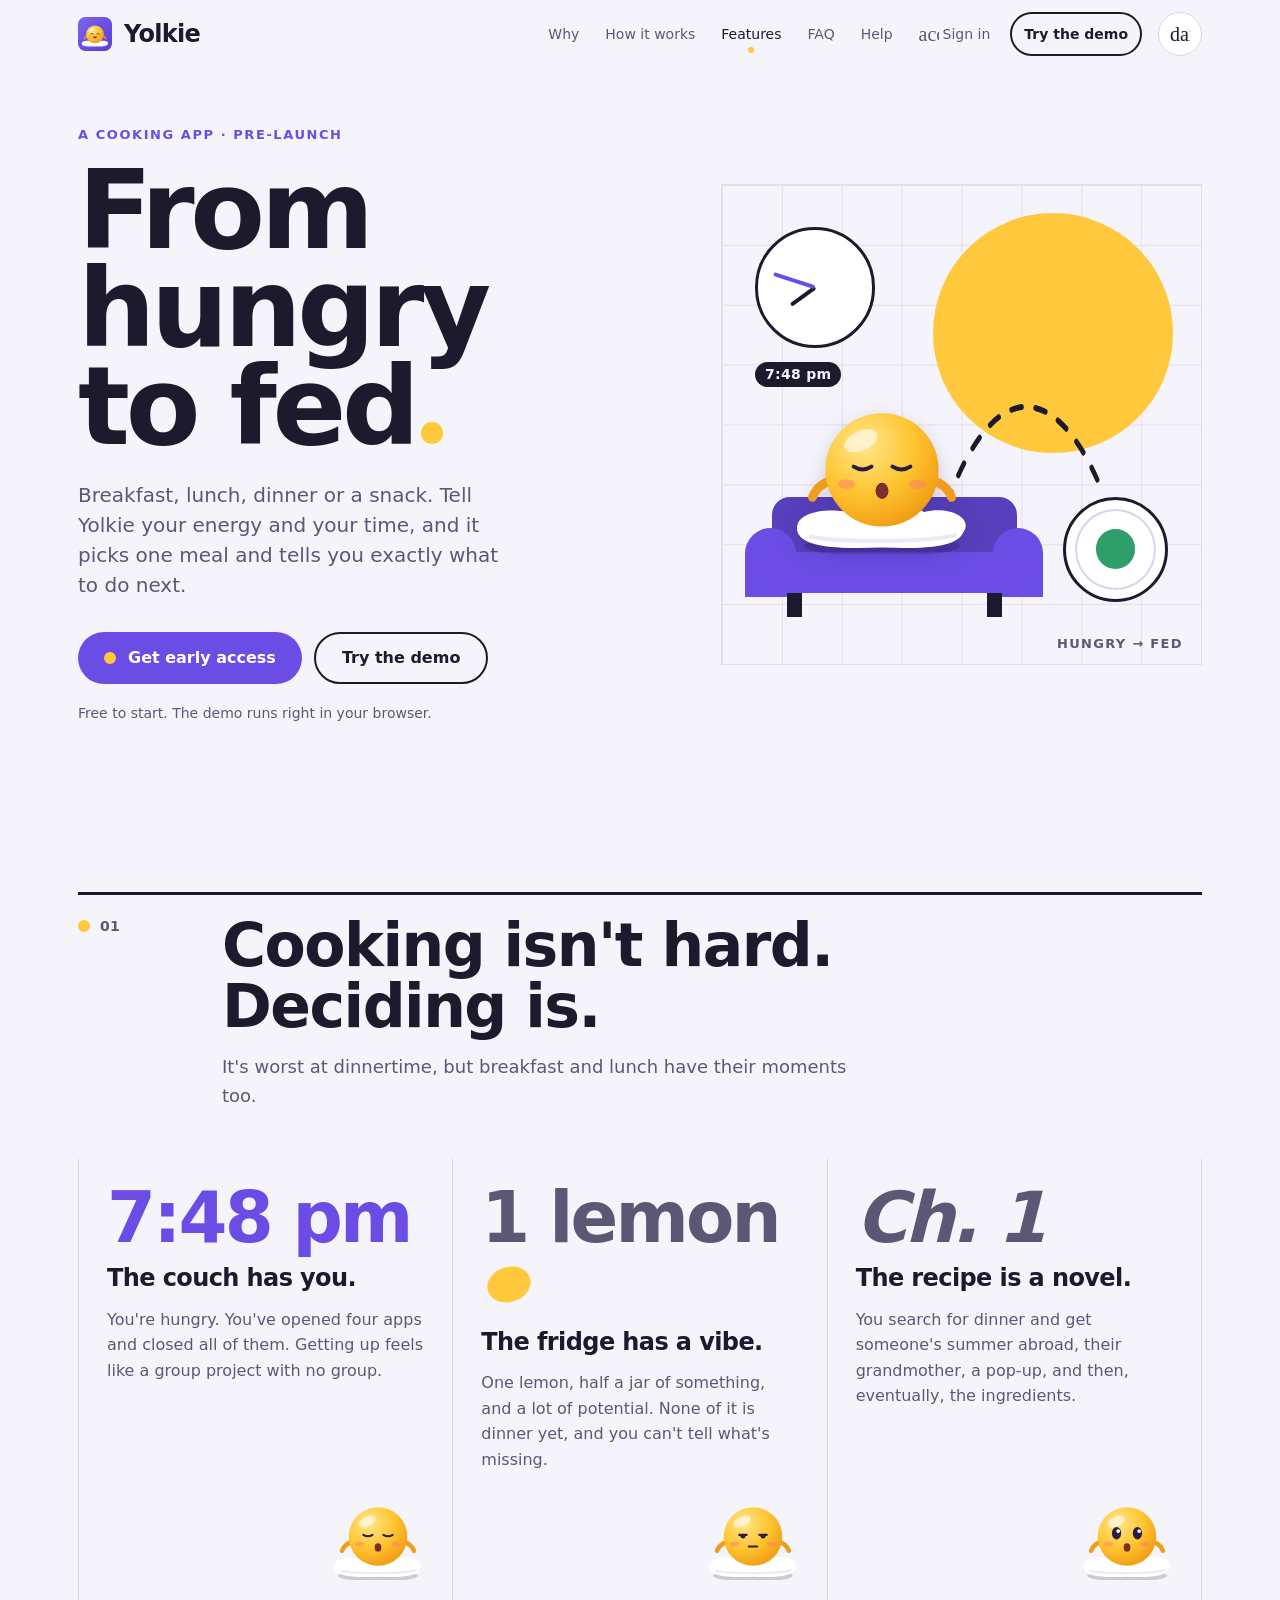
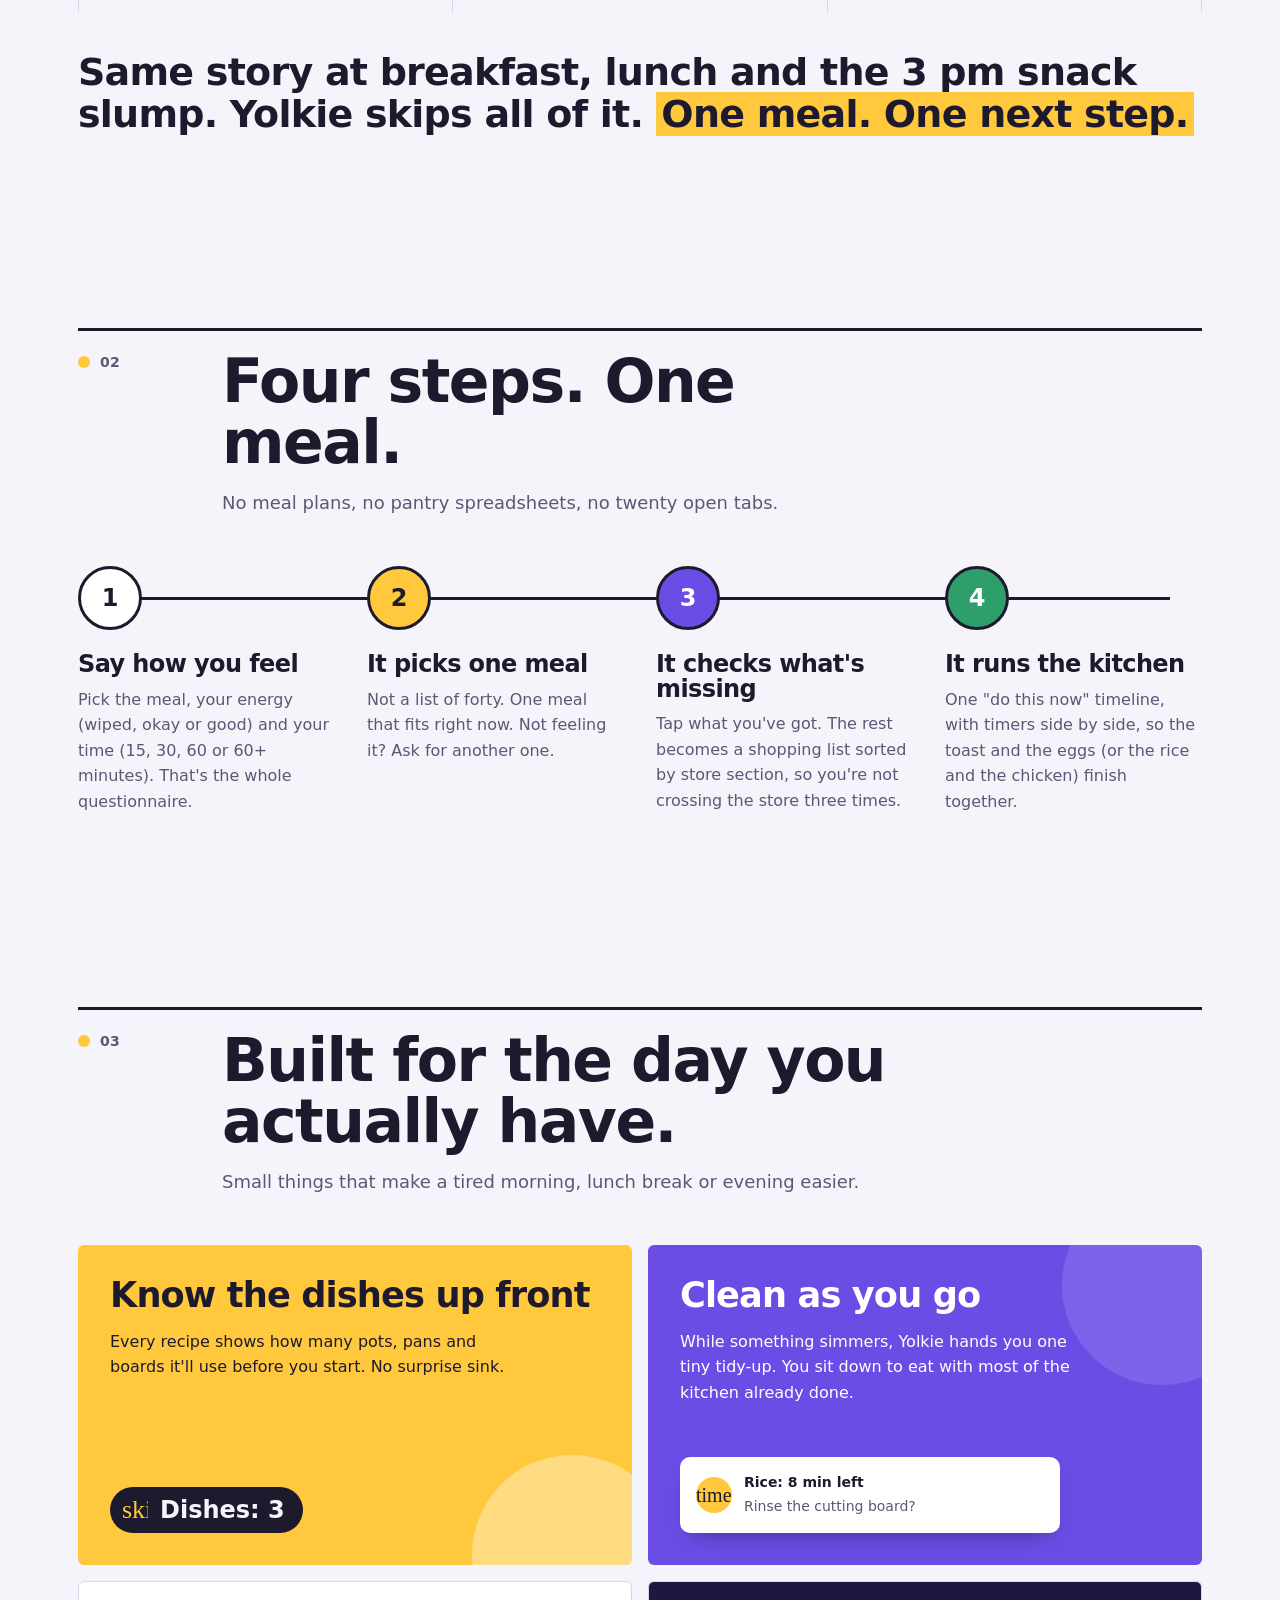
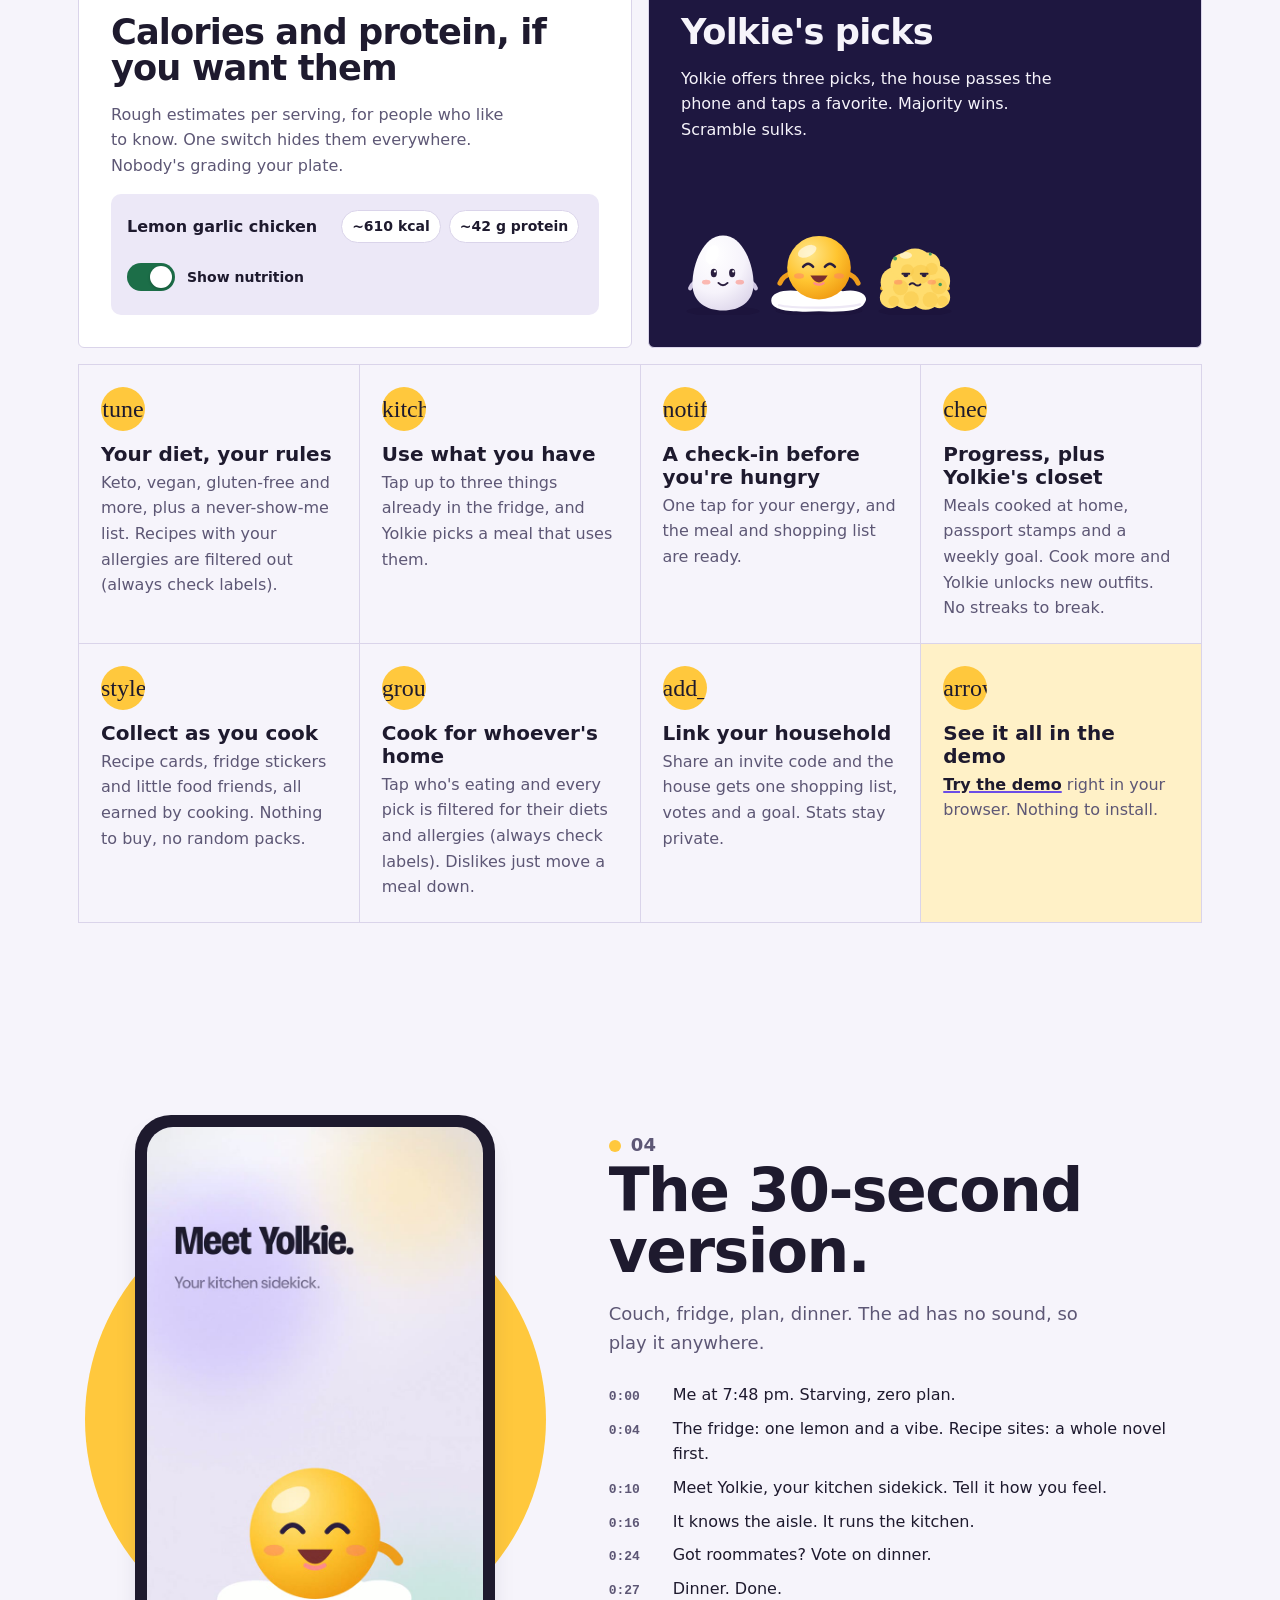
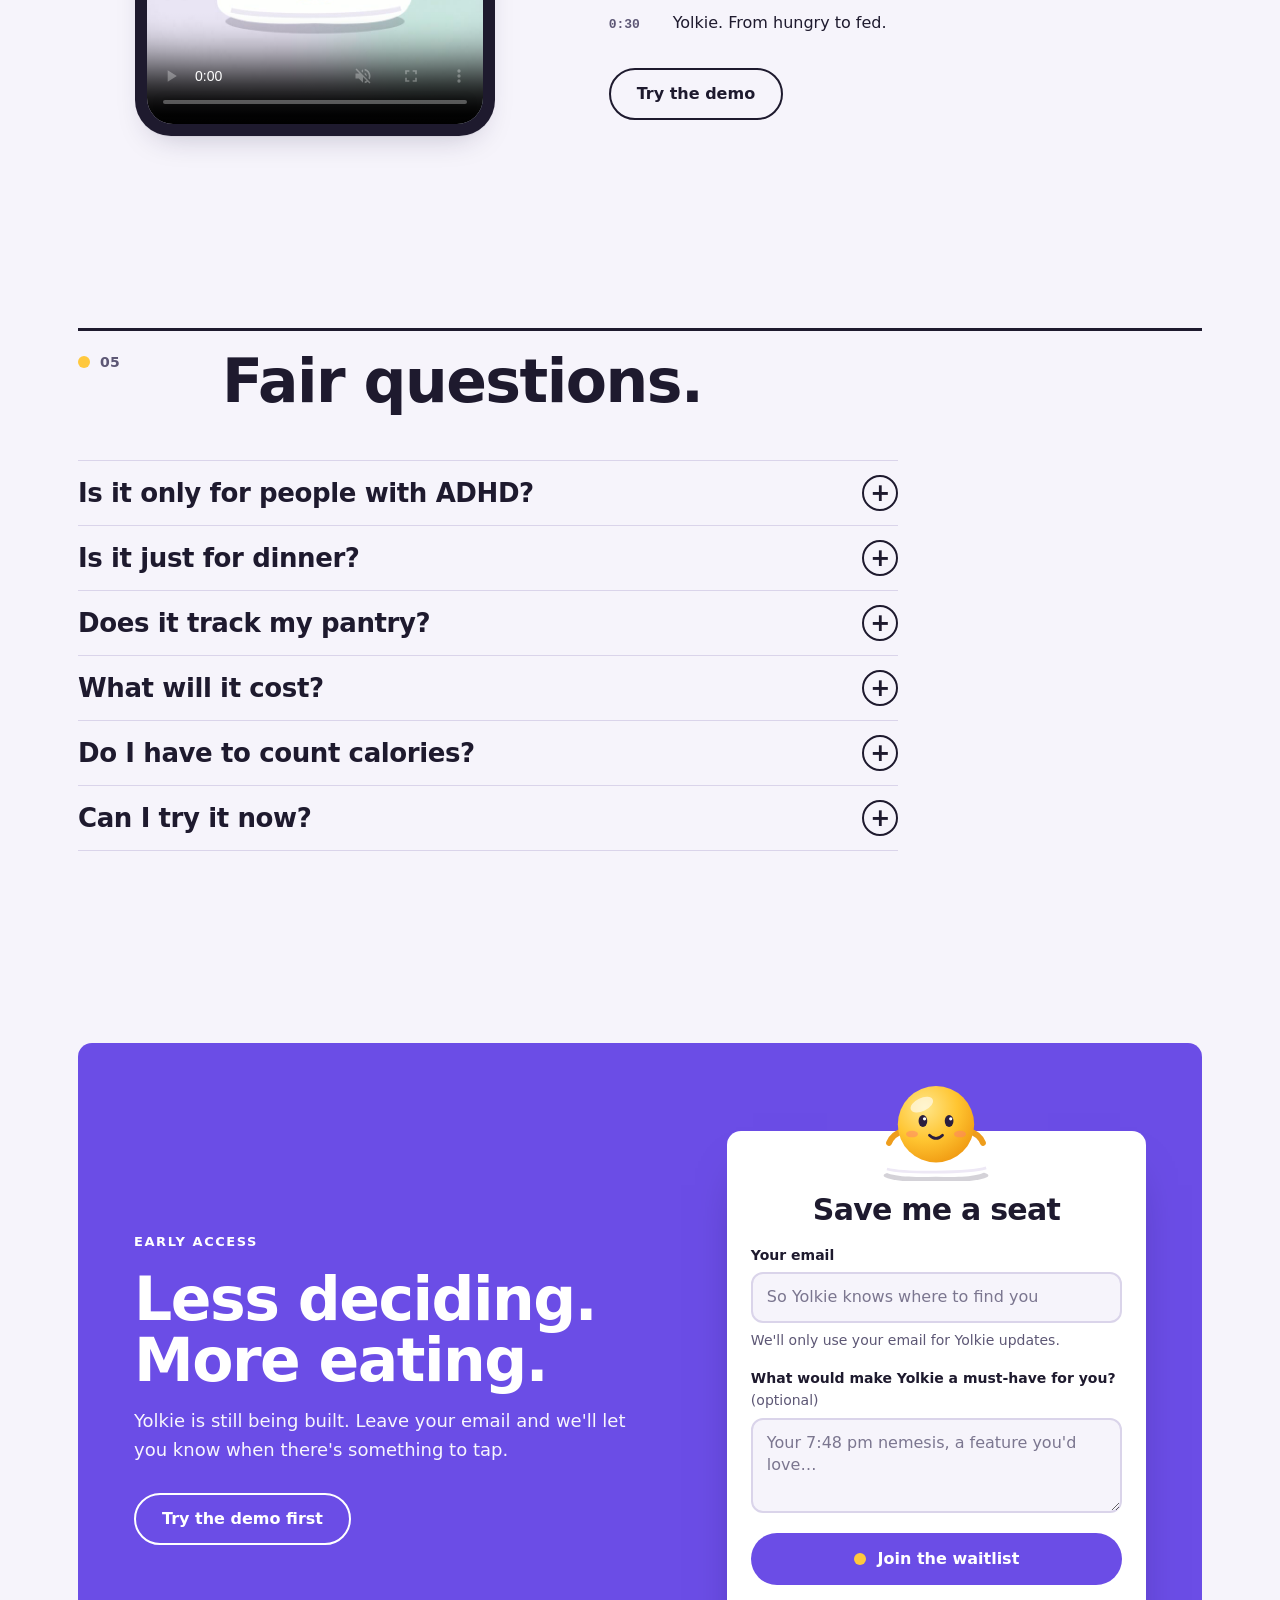
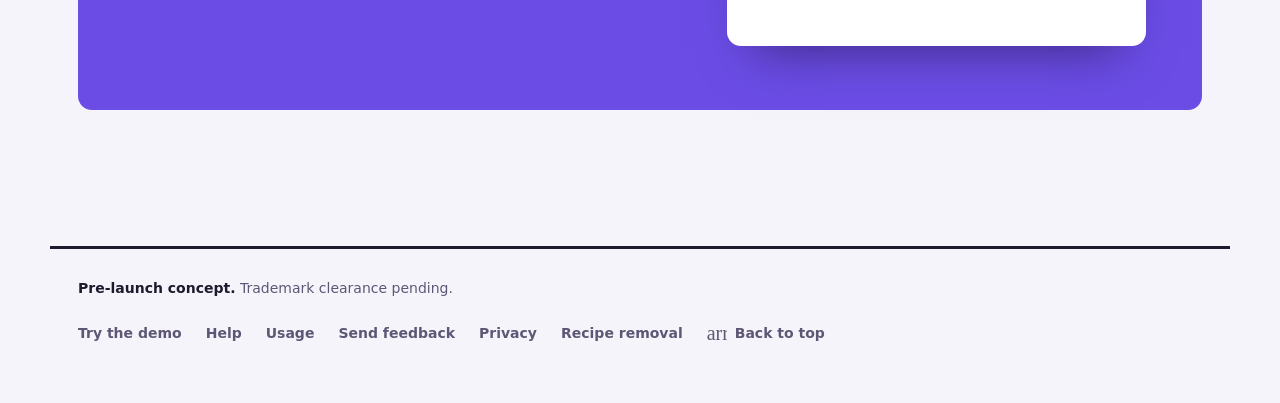
==== commit d00ed808: "Council fix round: allergy safety, house of one, Extras door, recipe removals - Allergies: "always c" ====
--- a/index.html
+++ b/index.html
@@ -2,6 +2,8 @@
 <html lang="en">
 <head>
   <meta charset="utf-8">
+  <meta http-equiv="Content-Security-Policy" content="default-src 'self'; script-src 'self' https://challenges.cloudflare.com; style-src 'self' 'unsafe-inline' https://fonts.googleapis.com; font-src 'self' https://fonts.gstatic.com; img-src 'self' data: blob: https://teavrtstsnemauatvdfo.supabase.co; media-src 'self' blob: https://teavrtstsnemauatvdfo.supabase.co; connect-src 'self' https://teavrtstsnemauatvdfo.supabase.co; frame-src https://challenges.cloudflare.com; object-src 'none'; base-uri 'self'; form-action 'self'; upgrade-insecure-requests">
+  <meta name="referrer" content="strict-origin-when-cross-origin">
   <meta name="viewport" content="width=device-width, initial-scale=1">
   <title>Yolkie · From hungry to fed</title>
   <meta name="description" content="Yolkie is a pre-launch cooking app for every meal. It picks one meal for your energy and time, checks what you're missing, and runs one do-this-now timeline so everything finishes together.">
@@ -22,15 +24,7 @@
   <link rel="preconnect" href="https://fonts.gstatic.com" crossorigin>
   <link href="https://fonts.googleapis.com/css2?family=Bricolage+Grotesque:opsz,wdth,wght@12..96,75..100,400..800&family=DM+Sans:ital,opsz,wght@0,9..40,400..700;1,9..40,400&family=Material+Symbols+Rounded:opsz,wght,FILL,GRAD@24,400,0,0&display=swap" rel="stylesheet">
   <link rel="stylesheet" href="styles.css">
-  <script>
-    (function () {
-      var r = document.documentElement, q = new URLSearchParams(location.search).get('theme');
-      r.classList.add('js');
-      try { if (localStorage.getItem('yolkie-nutrition') === 'off') r.classList.add('hide-nutrition'); } catch (e) {}
-      if (q === 'light' || q === 'dark') { r.dataset.theme = q; return; }
-      try { var t = localStorage.getItem('theme'); if (t) r.dataset.theme = t; } catch (e) {}
-    })();
-  </script>
+  <script src="theme.js"></script>
 </head>
 <body id="top">
   <a class="skip-link" href="#main">Skip to content</a>
@@ -195,12 +189,12 @@
         </article>
       </div>
       <ul class="feature-list">
-        <li class="reveal"><span class="icon" aria-hidden="true">tune</span><p><strong>Your diet, your rules</strong>Keto, vegan, gluten-free and more, plus a never-show-me list. Allergies are strict filters.</p></li>
+        <li class="reveal"><span class="icon" aria-hidden="true">tune</span><p><strong>Your diet, your rules</strong>Keto, vegan, gluten-free and more, plus a never-show-me list. Recipes with your allergies are filtered out (always check labels).</p></li>
         <li class="reveal"><span class="icon" aria-hidden="true">kitchen</span><p><strong>Use what you have</strong>Tap up to three things already in the fridge, and Yolkie picks a meal that uses them.</p></li>
         <li class="reveal"><span class="icon" aria-hidden="true">notifications</span><p><strong>A check-in before you're hungry</strong>One tap for your energy, and the meal and shopping list are ready.</p></li>
-        <li class="reveal"><span class="icon" aria-hidden="true">checkroom</span><p><strong>Progress, plus Yolkie's closet</strong>Takeout dodged, passport stamps and a weekly goal. Cook more and Yolkie unlocks new outfits. No streaks to break.</p></li>
+        <li class="reveal"><span class="icon" aria-hidden="true">checkroom</span><p><strong>Progress, plus Yolkie's closet</strong>Meals cooked at home, passport stamps and a weekly goal. Cook more and Yolkie unlocks new outfits. No streaks to break.</p></li>
         <li class="reveal"><span class="icon" aria-hidden="true">style</span><p><strong>Collect as you cook</strong>Recipe cards, fridge stickers and little food friends, all earned by cooking. Nothing to buy, no random packs.</p></li>
-        <li class="reveal"><span class="icon" aria-hidden="true">group</span><p><strong>Cook for whoever's home</strong>Tap who's eating and every pick works for their diets and allergies. Dislikes just move a meal down.</p></li>
+        <li class="reveal"><span class="icon" aria-hidden="true">group</span><p><strong>Cook for whoever's home</strong>Tap who's eating and every pick is filtered for their diets and allergies (always check labels). Dislikes just move a meal down.</p></li>
         <li class="reveal"><span class="icon" aria-hidden="true">add_home</span><p><strong>Link your household</strong>Share an invite code and the house gets one shopping list, votes and a goal. Stats stay private.</p></li>
         <li class="reveal feature-list__try"><span class="icon" aria-hidden="true">arrow_forward</span><p><strong>See it all in the demo</strong><a href="try.html">Try the demo</a> right in your browser. Nothing to install.</p></li>
       </ul>
@@ -318,6 +312,7 @@
       <a href="usage.html">Usage</a>
       <a href="feedback.html">Send feedback</a>
       <a href="privacy.html">Privacy</a>
+      <a href="request-removal.html">Recipe removal</a>
       <a class="back-to-top" href="#top"><span class="icon" aria-hidden="true">arrow_upward</span>Back to top</a>
     </div>
   </footer>
--- a/styles.css
+++ b/styles.css
@@ -31,13 +31,41 @@
 
   --radius: 6px;
   --radius-l: 14px;
-  --ease: cubic-bezier(.65, 0, .35, 1);        /* mechanical: a dial clicking into place */
-  --ease-out: cubic-bezier(.2, .8, .2, 1);
-  --spring: cubic-bezier(.34, 1.56, .64, 1);   /* reserved for Yolk */
 
   --font-display: "Bricolage Grotesque", "Arial Narrow", system-ui, sans-serif;
   --font-body: "DM Sans", system-ui, -apple-system, "Segoe UI", sans-serif;
   --font-mono: ui-monospace, "Cascadia Mono", monospace;
+
+  /* Semantic colours: meal types, card rarity and status. Each has a soft tint (-bg), an accent for
+     strips, rings and icons, and a text colour that passes AA on the tint, the surface and the page.
+     Always pair them with an icon or a word: colour is never the only signal. */
+  --meal-breakfast-bg: #FFEEDA; --meal-breakfast: #D66A0C; --meal-breakfast-text: #8A4200;
+  --meal-lunch-bg: #DCF2EC; --meal-lunch: #17A085; --meal-lunch-text: #0E6150;
+  --meal-dinner-bg: #E6E0FB; --meal-dinner: #6B4DE6; --meal-dinner-text: #4A2FC0;
+  --meal-snack-bg: #FCE2EE; --meal-snack: #DB4F8C; --meal-snack-text: #9C1F58;
+  --rarity-common-bg: #ECEAF2; --rarity-common: #8A84A0; --rarity-common-text: #4A4560;
+  --rarity-rare-bg: #DFF0FF; --rarity-rare: #2F86D6; --rarity-rare-text: #175A99;
+  --rarity-special-bg: #F4E0FA; --rarity-special: #A548D6; --rarity-special-text: #76219F;
+  --rarity-mastered-bg: #FFF1C7; --rarity-mastered: #B98200; --rarity-mastered-text: #715000;
+  --status-new-bg: #E0EAFF; --status-new: #3A6FE0; --status-new-text: #1D4CA8;
+  --status-progress-bg: #FFF1C7; --status-progress: #B98200; --status-progress-text: #715000;
+  --status-done-bg: #DCF1E6; --status-done: #2E9E6A; --status-done-text: #1C6E48;
+  --status-attention-bg: #FFE4DE; --status-attention: #E0533B; --status-attention-text: #A2281A;
+
+  /* Motion: one curve, three durations, one gentle spring kept for celebrations. */
+  --ease: cubic-bezier(.25, .8, .25, 1);
+  --spring: cubic-bezier(.34, 1.32, .64, 1);
+  --dur-s: 150ms;
+  --dur-m: 250ms;
+  --dur-l: 400ms;
+
+  /* Type and spacing scales */
+  --fs-xs: 12px; --fs-sm: 13px; --fs-base-s: 14px; --fs-md: 16px; --fs-lg: 18px; --fs-xl: 20px;
+  --fs-2xl: 24px; --fs-3xl: 30px; --fs-4xl: 36px; --fs-5xl: 46px;
+  --sp-1: 4px; --sp-2: 8px; --sp-3: 12px; --sp-4: 16px; --sp-5: 24px; --sp-6: 32px; --sp-7: 48px; --sp-8: 64px;
+  --tap: 44px;
+  --focus: var(--accent);       /* the focus ring; coloured blocks (plum, basil, yolk) switch it to white or ink */
+  --done-strong: #1C6E48;       /* a deep basil that white text passes on (6.2:1), the same in both themes */
 
   --header-h: 72px;
   --gutter: 28px;
@@ -62,6 +90,18 @@
     --done-soft: #1B3D3C;
     --block-dark: #120E2A;
     --shadow: 0 1px 0 rgba(0, 0, 0, .3), 0 16px 36px -18px rgba(0, 0, 0, .6);
+    --meal-breakfast-bg: #3E2A1F; --meal-breakfast: #FFA552; --meal-breakfast-text: #FFCB98;
+    --meal-lunch-bg: #173B3B; --meal-lunch: #3DD1B2; --meal-lunch-text: #8DE8D4;
+    --meal-dinner-bg: #352A7A; --meal-dinner: #A28EFF; --meal-dinner-text: #D3C9FF;
+    --meal-snack-bg: #45203B; --meal-snack: #FF7DB4; --meal-snack-text: #FFB8D6;
+    --rarity-common-bg: #30276A; --rarity-common: #A9A3C2; --rarity-common-text: #D9D5E8;
+    --rarity-rare-bg: #1B3156; --rarity-rare: #6DB6FF; --rarity-rare-text: #B5DAFF;
+    --rarity-special-bg: #3E2260; --rarity-special: #D58CFF; --rarity-special-text: #EBC9FF;
+    --rarity-mastered-bg: #3D3420; --rarity-mastered: #FFC83D; --rarity-mastered-text: #FFE08A;
+    --status-new-bg: #1F2B5E; --status-new: #7FA2FF; --status-new-text: #BCCEFF;
+    --status-progress-bg: #3D3420; --status-progress: #FFC83D; --status-progress-text: #FFE08A;
+    --status-done-bg: #1B3D3C; --status-done: #62D29E; --status-done-text: #9BE6C2;
+    --status-attention-bg: #4A1F2A; --status-attention: #FF8A73; --status-attention-text: #FFBDAF;
     color-scheme: dark;
   }
 }
@@ -79,6 +119,18 @@
   --done-soft: #1B3D3C;
   --block-dark: #120E2A;
   --shadow: 0 1px 0 rgba(0, 0, 0, .3), 0 16px 36px -18px rgba(0, 0, 0, .6);
+  --meal-breakfast-bg: #3E2A1F; --meal-breakfast: #FFA552; --meal-breakfast-text: #FFCB98;
+  --meal-lunch-bg: #173B3B; --meal-lunch: #3DD1B2; --meal-lunch-text: #8DE8D4;
+  --meal-dinner-bg: #352A7A; --meal-dinner: #A28EFF; --meal-dinner-text: #D3C9FF;
+  --meal-snack-bg: #45203B; --meal-snack: #FF7DB4; --meal-snack-text: #FFB8D6;
+  --rarity-common-bg: #30276A; --rarity-common: #A9A3C2; --rarity-common-text: #D9D5E8;
+  --rarity-rare-bg: #1B3156; --rarity-rare: #6DB6FF; --rarity-rare-text: #B5DAFF;
+  --rarity-special-bg: #3E2260; --rarity-special: #D58CFF; --rarity-special-text: #EBC9FF;
+  --rarity-mastered-bg: #3D3420; --rarity-mastered: #FFC83D; --rarity-mastered-text: #FFE08A;
+  --status-new-bg: #1F2B5E; --status-new: #7FA2FF; --status-new-text: #BCCEFF;
+  --status-progress-bg: #3D3420; --status-progress: #FFC83D; --status-progress-text: #FFE08A;
+  --status-done-bg: #1B3D3C; --status-done: #62D29E; --status-done-text: #9BE6C2;
+  --status-attention-bg: #4A1F2A; --status-attention: #FF8A73; --status-attention-text: #FFBDAF;
   color-scheme: dark;
 }
 
@@ -92,7 +144,7 @@
   margin: 0;
   background: var(--bg);
   color: var(--text);
-  font: 400 16px/1.6 var(--font-body);
+  font: 400 var(--fs-md)/1.6 var(--font-body);
   -webkit-font-smoothing: antialiased;
   overflow-x: hidden;
 }
@@ -104,20 +156,20 @@
 a { color: inherit; }
 img, video, svg { max-width: 100%; }
 button { font: inherit; color: inherit; }
-:focus-visible { outline: 3px solid var(--accent); outline-offset: 3px; border-radius: 6px; }
+:focus-visible { outline: 3px solid var(--focus); outline-offset: 3px; border-radius: 6px; }
 
 .icon {
   font-family: "Material Symbols Rounded";
-  font-size: 20px; line-height: 1; font-weight: normal; font-style: normal;
+  font-size: var(--fs-xl); line-height: 1; font-weight: normal; font-style: normal;
   display: inline-block; width: 1em; overflow: hidden; white-space: nowrap;
   font-feature-settings: "liga"; user-select: none; flex: none;
 }
 
 .skip-link {
-  position: absolute; left: 16px; top: -48px; z-index: 100;
-  padding: 8px 14px; border-radius: 8px;
+  position: absolute; left: 16px; top: -60px; z-index: 100;
+  display: inline-flex; align-items: center; min-height: var(--tap); padding: 0 16px; border-radius: 8px;
   background: var(--btn-bg); color: var(--on-accent);
-  transition: top .2s var(--ease);
+  transition: top var(--dur-s) var(--ease);
 }
 .skip-link:focus { top: 12px; }
 
@@ -138,7 +190,7 @@
   background: color-mix(in srgb, var(--bg) 90%, transparent);
   backdrop-filter: saturate(1.3) blur(10px);
   border-bottom: 1px solid transparent;
-  transition: border-color .25s var(--ease);
+  transition: border-color var(--dur-m) var(--ease);
 }
 .site-header.is-scrolled { border-bottom-color: var(--line); }
 .site-header__inner {
@@ -146,21 +198,21 @@
   display: flex; align-items: center; gap: 16px;
 }
 .brand {
-  display: flex; align-items: center; gap: 10px; min-height: 44px; text-decoration: none;
-  font: 800 25px/1 var(--font-display); font-stretch: 84%; letter-spacing: -0.03em;
+  display: flex; align-items: center; gap: 12px; min-height: 44px; text-decoration: none;
+  font: 800 var(--fs-2xl)/1 var(--font-display); font-stretch: 84%; letter-spacing: -0.03em;
 }
 .brand__mark { display: block; width: 34px; height: 34px; }
 .brand__mark img { display: block; width: 100%; height: 100%; }
 .site-nav { margin-left: auto; display: flex; align-items: center; gap: 2px; }
 .site-nav a {
-  position: relative; display: inline-flex; align-items: center; min-height: 40px; padding: 0 12px;
-  text-decoration: none; font-size: 15px; font-weight: 500; color: var(--text-dim); white-space: nowrap;
-  transition: color .15s var(--ease);
+  position: relative; display: inline-flex; align-items: center; min-height: var(--tap); padding: 0 12px;
+  text-decoration: none; font-size: var(--fs-base-s); font-weight: 500; color: var(--text-dim); white-space: nowrap;
+  transition: color var(--dur-s) var(--ease);
 }
 /* Active and hover: a yolk dot under the label, the site's one recurring circle */
 .site-nav a::after {
   content: ""; position: absolute; left: 50%; bottom: 3px; width: 6px; height: 6px; margin-left: -3px;
-  border-radius: 50%; background: var(--yolk); transform: scale(0); transition: transform .2s var(--ease);
+  border-radius: 50%; background: var(--yolk); transform: scale(0); transition: transform var(--dur-s) var(--ease);
 }
 .site-nav a:hover { color: var(--text); }
 .site-nav a:hover::after, .site-nav a.is-active::after, .site-nav a[aria-current="page"]::after { transform: scale(1); }
@@ -171,7 +223,7 @@
 .site-nav a.site-nav__try::after { bottom: -9px; }
 .theme-toggle {
   display: inline-grid; place-items: center; flex: none;
-  width: 42px; height: 42px; border-radius: 50%;
+  width: var(--tap); height: var(--tap); border-radius: 50%;
   border: 1px solid var(--line); background: var(--surface); color: var(--text); cursor: pointer;
 }
 .theme-toggle:hover { border-color: var(--text-dim); }
@@ -184,28 +236,28 @@
   padding-top: 20px; margin-bottom: 48px; border-top: 3px solid var(--text);
 }
 .section__index {
-  font: 800 15px/1.6 var(--font-display); letter-spacing: .02em; color: var(--text-dim);
+  font: 800 var(--fs-base-s)/1.6 var(--font-display); letter-spacing: .02em; color: var(--text-dim);
 }
 .section__index::before {
   content: ""; display: inline-block; width: 12px; height: 12px; margin-right: 10px;
   border-radius: 50%; background: var(--yolk); vertical-align: -1px;
 }
 .section__head h2, .cta h2 { font-size: clamp(34px, 2rem + 2.6vw, 60px); max-width: 16ch; }
-.section__sub { grid-column: 2; margin-top: 16px; font-size: 18px; color: var(--text-dim); max-width: 58ch; }
+.section__sub { grid-column: 2; margin-top: 16px; font-size: var(--fs-lg); color: var(--text-dim); max-width: 58ch; }
 .eyebrow {
-  font-size: 13px; font-weight: 700; letter-spacing: .12em; text-transform: uppercase;
+  font-size: var(--fs-sm); font-weight: 700; letter-spacing: .12em; text-transform: uppercase;
   color: var(--accent); margin-bottom: 16px;
 }
-.lede { margin-top: 24px; font-size: 20px; line-height: 1.5; color: var(--text-dim); max-width: 34ch; }
-.fine { font-size: 13px; color: var(--text-dim); }
+.lede { margin-top: 24px; font-size: var(--fs-xl); line-height: 1.5; color: var(--text-dim); max-width: 34ch; }
+.fine { font-size: var(--fs-sm); color: var(--text-dim); }
 .actions { display: flex; flex-wrap: wrap; gap: 12px; margin-top: 32px; }
 
 /* Buttons: pills, because the circle is the motif */
 .btn {
-  position: relative; display: inline-flex; align-items: center; justify-content: center; gap: 10px;
+  position: relative; display: inline-flex; align-items: center; justify-content: center; gap: 12px;
   min-height: 52px; padding: 0 26px; border-radius: 999px;
-  font: 700 16px/1 var(--font-body); text-decoration: none; cursor: pointer; border: 0;
-  transition: transform .15s var(--ease), background .2s var(--ease), color .2s var(--ease), border-color .2s var(--ease);
+  font: 700 var(--fs-md)/1 var(--font-body); text-decoration: none; cursor: pointer; border: 0;
+  transition: transform var(--dur-s) var(--ease), background var(--dur-s) var(--ease), color var(--dur-s) var(--ease), border-color var(--dur-s) var(--ease);
 }
 .btn:active { transform: translateY(1px) scale(.98); }
 .btn[disabled] { opacity: .45; cursor: not-allowed; }
@@ -213,7 +265,7 @@
 .btn--primary:hover { background: #5A3CD6; }
 .btn__dot {
   width: 12px; height: 12px; border-radius: 50%; background: var(--yolk); flex: none;
-  transition: transform .25s var(--spring);
+  transition: transform var(--dur-m) var(--ease);
 }
 .btn:hover .btn__dot { transform: scale(1.5); }
 .btn--secondary { background: transparent; color: var(--text); border: 2px solid var(--text); }
@@ -222,7 +274,7 @@
 .btn--ghost:hover { color: var(--text); }
 .btn--yolk { background: var(--yolk); color: var(--ink); }
 .btn--yolk:hover { background: #FFD666; }
-.btn--small { min-height: 42px; padding: 0 18px; font-size: 15px; }
+.btn--small { min-height: 42px; padding: 0 18px; font-size: var(--fs-base-s); }
 
 /* Hero */
 .hero {
@@ -235,7 +287,7 @@
   display: inline-block; width: .2em; height: .2em; margin-left: .05em; border-radius: 50%;
   background: var(--yolk); color: transparent; overflow: hidden; vertical-align: baseline;
 }
-.hero__note { margin-top: 18px; font-size: 14px; color: var(--text-dim); }
+.hero__note { margin-top: 18px; font-size: var(--fs-base-s); color: var(--text-dim); }
 
 /* Hero composition: couch, clock, sun and plate on a drafting grid */
 .hero-art { position: relative; width: 100%; max-width: 540px; aspect-ratio: 1; margin-inline: auto; }
@@ -259,7 +311,7 @@
 .hero-art__clock::after { height: 38%; background: var(--plum); transform: rotate(288deg); } /* minute hand at 48 */
 .hero-art__time {
   position: absolute; left: 7%; top: 37%; padding: 4px 10px; border-radius: 999px;
-  background: var(--text); color: var(--bg); font: 700 14px/1.2 var(--font-body); letter-spacing: .02em;
+  background: var(--text); color: var(--bg); font: 700 var(--fs-base-s)/1.2 var(--font-body); letter-spacing: .02em;
 }
 .hero-art__couch { position: absolute; left: 5%; bottom: 10%; width: 62%; height: 25%; }
 .hero-art__couch span { position: absolute; display: block; background: var(--plum); }
@@ -287,19 +339,19 @@
 .hero-art__path { position: absolute; left: 44%; bottom: 26%; width: 36%; height: 30%; overflow: visible; }
 .hero-art__path path { fill: none; stroke: var(--text); stroke-width: 2.5; stroke-dasharray: 6 8; stroke-linecap: round; }
 .hero-art__label {
-  position: absolute; right: 4%; bottom: 3%; font: 700 13px/1 var(--font-body); letter-spacing: .1em;
+  position: absolute; right: 4%; bottom: 3%; font: 700 var(--fs-sm)/1 var(--font-body); letter-spacing: .1em;
   text-transform: uppercase; color: var(--text-dim);
 }
 
 /* Yolk reacts: a short squash-and-stretch when the face changes */
-.is-wobbling { animation: yolk-wobble .55s var(--spring); }
+.is-wobbling { animation: yolk-wobble var(--dur-l) var(--ease); }
 @keyframes yolk-wobble {
   0% { transform: scale(1, 1); }
   30% { transform: scale(1.08, .92); }
   60% { transform: scale(.96, 1.05); }
   100% { transform: scale(1, 1); }
 }
-.is-celebrating { animation: yolk-hop .7s var(--ease-out) 3; }
+.is-celebrating { animation: yolk-hop calc(var(--dur-l) * 2) var(--spring) 3; }
 @keyframes yolk-hop {
   0%, 100% { transform: translateY(0) scale(1, 1); }
   20% { transform: translateY(0) scale(1.1, .9); }
@@ -310,7 +362,7 @@
 /* Problem: three panels, one big fact each */
 .problem-grid { display: grid; grid-template-columns: repeat(3, minmax(0, 1fr)); gap: 0; border-left: 1px solid var(--line); }
 .problem-card {
-  position: relative; display: flex; flex-direction: column; gap: 14px; min-height: 340px;
+  position: relative; display: flex; flex-direction: column; gap: 16px; min-height: 340px;
   padding: 28px 28px 32px; border-right: 1px solid var(--line);
 }
 .problem-card__big {
@@ -318,7 +370,7 @@
 }
 .problem-card:nth-child(1) .problem-card__big { color: var(--accent); }
 .problem-card:nth-child(3) .problem-card__big { font-style: italic; }
-.problem-card h3 { font-size: 22px; }
+.problem-card h3 { font-size: var(--fs-2xl); }
 .problem-card p { color: var(--text-dim); }
 .problem-card__mascot { width: 92px; height: auto; margin-top: auto; align-self: flex-end; }
 .problem-card__lemon {
@@ -332,7 +384,7 @@
 
 /* How it works: four numbered stops on one line */
 .steps {
-  position: relative; display: grid; grid-template-columns: repeat(4, minmax(0, 1fr)); gap: 28px;
+  position: relative; display: grid; grid-template-columns: repeat(4, minmax(0, 1fr)); gap: 32px;
   margin: 0; padding: 0; list-style: none;
 }
 .steps::before {
@@ -342,23 +394,23 @@
 .step__num {
   position: relative; display: grid; place-items: center; width: 64px; height: 64px; margin-bottom: 22px;
   border-radius: 50%; border: 3px solid var(--text); background: var(--surface);
-  font: 800 26px/1 var(--font-display); color: var(--ink);
+  font: 800 var(--fs-2xl)/1 var(--font-display); color: var(--ink);
 }
 .step:nth-child(2) .step__num { background: var(--yolk); }
 .step:nth-child(3) .step__num { background: var(--plum); color: #fff; }
 .step:nth-child(4) .step__num { background: var(--basil); color: #fff; }
 .step:nth-child(1) .step__num { color: var(--text); }
-.step h3 { font-size: 26px; margin-bottom: 10px; }
+.step h3 { font-size: var(--fs-2xl); margin-bottom: 10px; }
 .step p { color: var(--text-dim); }
 .step__tag {
   display: inline-block; margin-top: 14px; padding: 4px 10px; border-radius: 999px;
-  background: var(--surface-2); font-size: 13px; font-weight: 600;
+  background: var(--surface-2); font-size: var(--fs-sm); font-weight: 600;
 }
 
 /* Features: colour-blocked poster tiles */
 .features { display: grid; grid-template-columns: repeat(2, minmax(0, 1fr)); gap: 16px; }
 .feature {
-  position: relative; display: flex; flex-direction: column; gap: 14px; min-height: 320px;
+  position: relative; display: flex; flex-direction: column; gap: 16px; min-height: 320px;
   padding: 32px; border-radius: var(--radius); overflow: hidden;
 }
 .feature h3 { font-size: clamp(28px, 1.4rem + 1vw, 38px); }
@@ -370,8 +422,8 @@
 .feature--night { background: var(--block-dark); color: var(--paper); border: 1px solid var(--line); }
 .feature__visual { margin-top: auto; }
 .dish-badge {
-  display: inline-flex; align-items: center; gap: 10px; padding: 10px 18px 10px 12px; border-radius: 999px;
-  background: var(--ink); color: var(--paper); font: 800 26px/1 var(--font-display); font-stretch: 84%;
+  display: inline-flex; align-items: center; gap: 12px; padding: 10px 18px 10px 12px; border-radius: 999px;
+  background: var(--ink); color: var(--paper); font: 800 var(--fs-2xl)/1 var(--font-display); font-stretch: 84%;
 }
 .dish-badge .icon { font-size: 26px; color: var(--yolk); }
 .clean-chip {
@@ -379,7 +431,7 @@
   background: #fff; color: var(--ink); box-shadow: 0 10px 24px -12px rgba(0, 0, 0, .45);
 }
 .clean-chip .icon { display: grid; place-items: center; width: 36px; height: 36px; border-radius: 50%; background: var(--yolk); font-size: 20px; }
-.clean-chip strong { display: block; font-size: 15px; }
+.clean-chip strong { display: block; font-size: var(--fs-base-s); }
 .clean-chip span:not(.icon) { font-size: 14px; color: #5D5775; }
 .feature__shape {
   position: absolute; right: -60px; top: -60px; width: 200px; height: 200px; border-radius: 50%;
@@ -387,33 +439,33 @@
 }
 .feature--yolk .feature__shape { background: rgba(255, 255, 255, .35); right: auto; left: auto; top: auto; bottom: -90px; right: -40px; }
 .nutri-demo {
-  display: flex; flex-wrap: wrap; align-items: center; gap: 12px 20px;
+  display: flex; flex-wrap: wrap; align-items: center; gap: 12px 24px;
   padding: 16px; border-radius: 10px; background: var(--surface-2);
 }
 .nutri-demo__meal { font-weight: 700; }
 .nutri-demo__nums { display: flex; gap: 8px; }
 .nutri-pill {
   padding: 4px 10px; border-radius: 999px; background: var(--surface); border: 1px solid var(--line);
-  font-size: 14px; font-weight: 600;
+  font-size: var(--fs-base-s); font-weight: 600;
 }
 .avatar-row { display: flex; align-items: flex-end; gap: 4px; }
 .avatar-row img { width: 84px; height: auto; }
 .avatar-row img:nth-child(2) { width: 100px; }
 
 /* Switch (a real checkbox, styled) */
-.switch { display: inline-flex; align-items: center; gap: 10px; min-height: 44px; cursor: pointer; font-weight: 600; font-size: 15px; }
+.switch { display: inline-flex; align-items: center; gap: 12px; min-height: 44px; cursor: pointer; font-weight: 600; font-size: var(--fs-base-s); }
 .switch input { position: absolute; opacity: 0; width: 1px; height: 1px; }
 .switch__track {
   position: relative; width: 48px; height: 28px; flex: none; border-radius: 999px;
-  background: var(--line); transition: background .2s var(--ease);
+  background: var(--line); box-shadow: inset 0 0 0 2px var(--text-dim); transition: background var(--dur-s) var(--ease), box-shadow var(--dur-s) var(--ease);
 }
 .switch__track::after {
   content: ""; position: absolute; left: 3px; top: 3px; width: 22px; height: 22px; border-radius: 50%;
-  background: #fff; box-shadow: 0 1px 3px rgba(0, 0, 0, .25); transition: transform .2s var(--ease);
-}
-.switch input:checked + .switch__track { background: var(--basil); }
+  background: #fff; box-shadow: 0 1px 3px rgba(0, 0, 0, .25); transition: transform var(--dur-s) var(--ease);
+}
+.switch input:checked + .switch__track { background: var(--done-strong); box-shadow: none; }
 .switch input:checked + .switch__track::after { transform: translateX(20px); }
-.switch input:focus-visible + .switch__track { outline: 3px solid var(--accent); outline-offset: 3px; }
+.switch input:focus-visible + .switch__track { outline: 3px solid var(--focus); outline-offset: 3px; }
 
 /* Nutrition can be hidden everywhere with one switch */
 .hide-nutrition .nutri { display: none !important; }
@@ -430,35 +482,35 @@
 }
 .ad__frame video { display: block; width: 100%; height: auto; aspect-ratio: 9 / 16; border-radius: 26px; background: var(--night); }
 .ad__copy h2 { font-size: clamp(34px, 2rem + 2.6vw, 60px); margin-bottom: 18px; }
-.ad__copy p { color: var(--text-dim); font-size: 18px; max-width: 44ch; }
+.ad__copy p { color: var(--text-dim); font-size: var(--fs-lg); max-width: 44ch; }
 .ad__beats { margin: 24px 0 0; padding: 0; list-style: none; display: grid; gap: 8px; }
 .ad__beats li { display: flex; gap: 12px; align-items: baseline; }
 .ad__beats b {
-  flex: none; width: 52px; font: 700 13px/1.6 var(--font-mono); color: var(--text-dim);
+  flex: none; width: 52px; font: 700 var(--fs-sm)/1.6 var(--font-mono); color: var(--text-dim);
 }
 
 /* FAQ */
 .faq { max-width: 820px; border-top: 1px solid var(--line); }
 .faq__item { border-bottom: 1px solid var(--line); }
 .faq__item summary {
-  display: flex; align-items: center; justify-content: space-between; gap: 20px; min-height: 64px; padding: 14px 0;
+  display: flex; align-items: center; justify-content: space-between; gap: 24px; min-height: 64px; padding: 14px 0;
   cursor: pointer; list-style: none; font: 800 clamp(20px, 1rem + .8vw, 26px)/1.2 var(--font-display); font-stretch: 86%; letter-spacing: -0.015em;
 }
 .faq__item summary::-webkit-details-marker { display: none; }
 .faq__item summary::after {
   content: "+"; display: grid; place-items: center; flex: none; width: 36px; height: 36px; border-radius: 50%;
-  border: 2px solid var(--text); font: 600 22px/1 var(--font-body); transition: transform .25s var(--ease), background .2s;
+  border: 2px solid var(--text); font: 600 var(--fs-2xl)/1 var(--font-body); transition: transform var(--dur-m) var(--ease), background var(--dur-s);
 }
 .faq__item[open] summary::after { transform: rotate(45deg); background: var(--yolk); border-color: var(--yolk); color: var(--ink); }
-.faq__item p { padding: 0 56px 22px 0; color: var(--text-dim); font-size: 17px; }
+.faq__item p { padding: 0 56px 22px 0; color: var(--text-dim); font-size: var(--fs-lg); }
 
 /* Call to action: a plum block, with the sign-up card on it */
 .cta {
   position: relative; display: grid; grid-template-columns: minmax(0, 1.3fr) minmax(0, 1fr);
   gap: 48px; align-items: center; padding: 88px 56px 64px; border-radius: var(--radius-l); background: var(--plum); color: #fff;
 }
-.cta__copy .eyebrow { color: var(--yolk); }
-.cta__copy p:not(.eyebrow) { margin-top: 16px; font-size: 18px; max-width: 46ch; opacity: .95; }
+.cta__copy .eyebrow { color: #fff; }
+.cta__copy p:not(.eyebrow) { margin-top: 16px; font-size: var(--fs-lg); max-width: 46ch; opacity: .95; }
 .cta__copy .actions { margin-top: 28px; }
 .cta__copy .btn--secondary { color: #fff; border-color: #fff; }
 .cta__copy .btn--secondary:hover { background: #fff; color: var(--plum); }
@@ -470,16 +522,16 @@
 }
 .signup__yolk { position: absolute; left: 50%; top: -70px; width: 120px; margin-left: -60px; z-index: 2; }
 .signup__yolk img { display: block; width: 100%; height: auto; transform-origin: 50% 90%; }
-.signup__title { font-size: 30px; text-align: center; margin-bottom: 18px; }
+.signup__title { font-size: var(--fs-3xl); text-align: center; margin-bottom: 18px; }
 .signup__title:focus { outline: none; }
 .signup .field { margin: 0; padding: 0; border: 0; min-width: 0; }
 .signup .field + .field { margin-top: 16px; }
-.signup label:not(.chip), .signup legend { display: block; padding: 0; font-weight: 700; font-size: 15px; }
+.signup label:not(.chip), .signup legend { display: block; padding: 0; font-weight: 700; font-size: var(--fs-base-s); }
 .field__opt { font-weight: 500; color: var(--text-dim); }
 .signup input[type="email"], .signup textarea {
   display: block; width: 100%; margin-top: 6px; padding: 12px 14px; min-height: 50px;
   border: 2px solid var(--line); border-radius: 12px; background: var(--bg); color: var(--text);
-  font: 500 16px/1.4 var(--font-body); transition: border-color .15s var(--ease), background .15s var(--ease);
+  font: 500 var(--fs-md)/1.4 var(--font-body); transition: border-color var(--dur-s) var(--ease), background var(--dur-s) var(--ease);
 }
 .signup textarea { resize: vertical; min-height: 84px; }
 .signup input::placeholder, .signup textarea::placeholder { color: var(--text-dim); opacity: .8; }
@@ -490,15 +542,15 @@
 .chip { position: relative; cursor: pointer; }
 .chip input { position: absolute; opacity: 0; inset: 0; margin: 0; cursor: pointer; }
 .chip span {
-  display: inline-flex; align-items: center; min-height: 42px; padding: 0 18px; border-radius: 999px;
-  border: 2px solid var(--line); font-weight: 700; font-size: 15px; transition: background .15s var(--ease), border-color .15s var(--ease);
+  display: inline-flex; align-items: center; min-height: var(--tap); padding: 0 18px; border-radius: 999px;
+  border: 2px solid var(--line); font-weight: 700; font-size: var(--fs-base-s); transition: background var(--dur-s) var(--ease), border-color var(--dur-s) var(--ease);
 }
 .chip:hover span { border-color: var(--text-dim); }
 .chip input:checked + span { background: var(--yolk); border-color: var(--text); color: var(--ink); }
-.chip input:focus-visible + span { outline: 3px solid var(--accent); outline-offset: 2px; }
+.chip input:focus-visible + span { outline: 3px solid var(--focus); outline-offset: 2px; }
 .signup__trap { position: absolute; left: -9999px; width: 1px; height: 1px; overflow: hidden; }
 .signup__submit { width: 100%; margin-top: 20px; }
-.signup__status { min-height: 1.5em; margin: 12px 0 4px; font-weight: 600; font-size: 15px; text-align: center; }
+.signup__status { min-height: 1.5em; margin: 12px 0 4px; font-weight: 600; font-size: var(--fs-base-s); text-align: center; }
 .signup__status.is-error { padding: 8px 12px; border-radius: 10px; background: var(--yolk-soft); }
 .signup .fine { text-align: center; }
 .signup__done { text-align: center; padding: 8px 0 4px; }
@@ -509,13 +561,13 @@
 .site-footer {
   max-width: var(--max); margin: 40px auto 0; padding: 28px var(--gutter) 48px;
   display: flex; justify-content: space-between; align-items: center; flex-wrap: wrap; gap: 12px 24px;
-  border-top: 3px solid var(--text); font-size: 15px; color: var(--text-dim);
+  border-top: 3px solid var(--text); font-size: var(--fs-base-s); color: var(--text-dim);
 }
 .site-footer strong { color: var(--text); }
-.site-footer__links { display: flex; gap: 8px 20px; flex-wrap: wrap; }
-.site-footer__links a { display: inline-flex; align-items: center; gap: 6px; min-height: 40px; text-decoration: none; font-weight: 600; white-space: nowrap; }
+.site-footer__links { display: flex; gap: 8px 24px; flex-wrap: wrap; }
+.site-footer__links a { display: inline-flex; align-items: center; gap: 8px; min-height: var(--tap); text-decoration: none; font-weight: 600; white-space: nowrap; }
 .site-footer__links a:hover { color: var(--accent); }
-.back-to-top { display: inline-flex; align-items: center; gap: 6px; min-height: 40px; text-decoration: none; font-weight: 600; white-space: nowrap; }
+.back-to-top { display: inline-flex; align-items: center; gap: 8px; min-height: var(--tap); text-decoration: none; font-weight: 600; white-space: nowrap; }
 .back-to-top:hover { color: var(--accent); }
 
 /* 404 page */
@@ -525,40 +577,40 @@
 
 /* Scroll reveal: blocks slide up along the grid */
 .js .reveal { opacity: 0; transform: translateY(22px); }
-.js .reveal.is-in { opacity: 1; transform: none; transition: opacity .55s var(--ease), transform .55s var(--ease); }
+.js .reveal.is-in { opacity: 1; transform: none; transition: opacity var(--dur-l) var(--ease), transform var(--dur-l) var(--ease); }
 
 /* ==========================================================================
    3b. TRY PAGE: the demo. Same tokens, one decision per card.
    ========================================================================== */
 .page-hero { padding: 40px 0 8px; max-width: 760px; }
 .page-hero h1 { font-size: clamp(44px, 2rem + 4vw, 84px); line-height: .92; letter-spacing: -0.04em; }
-.page-hero .lede { max-width: 44ch; font-size: 18px; margin-top: 16px; }
+.page-hero .lede { max-width: 44ch; font-size: var(--fs-lg); margin-top: 16px; }
 
 .demo { padding: 28px 0 80px; max-width: 860px; scroll-margin-top: calc(var(--header-h) + 8px); }
 .demo-badge {
   display: inline-flex; align-items: center; gap: 8px; padding: 6px 12px; border-radius: 999px;
-  background: var(--surface-2); font-size: 14px; font-weight: 600; color: var(--text);
+  background: var(--surface-2); font-size: var(--fs-base-s); font-weight: 600; color: var(--text);
 }
 .demo-badge .icon { font-size: 18px; color: var(--accent); }
 
 /* Progress track: four stops, like the landing page's steps */
 .demo-track { display: grid; grid-template-columns: repeat(4, minmax(0, 1fr)); margin: 22px 0 0; padding: 0; list-style: none; position: relative; }
 .demo-track::before { content: ""; position: absolute; left: 12.5%; right: 12.5%; top: 15px; height: 2px; background: var(--line); }
-.demo-track li { position: relative; display: flex; flex-direction: column; align-items: center; gap: 6px; font-size: 13px; font-weight: 600; color: var(--text-dim); }
+.demo-track li { position: relative; display: flex; flex-direction: column; align-items: center; gap: 8px; font-size: var(--fs-sm); font-weight: 600; color: var(--text-dim); }
 .demo-track li::before {
   content: ""; width: 32px; height: 32px; border-radius: 50%; border: 2px solid var(--line); background: var(--bg);
-  transition: background .3s var(--ease), border-color .3s var(--ease);
+  transition: background var(--dur-m) var(--ease), border-color var(--dur-m) var(--ease);
 }
 .demo-track li.is-done::before { background: var(--basil); border-color: var(--basil); }
 .demo-track li[aria-current="step"] { color: var(--text); }
 .demo-track li[aria-current="step"]::before { background: var(--yolk); border-color: var(--text); border-width: 3px; }
 
 /* Yolk and the speech bubble */
-.yolk-bar { display: flex; align-items: center; gap: 14px; margin: 22px 0 18px; min-height: 96px; }
+.yolk-bar { display: flex; align-items: center; gap: 16px; margin: 22px 0 18px; min-height: 96px; }
 .yolk-face { display: block; width: 100%; height: auto; }
 .yolk-says {
   position: relative; padding: 12px 16px; border-radius: 16px; background: var(--surface); border: 2px solid var(--text);
-  font-weight: 600; font-size: 16px; line-height: 1.4;
+  font-weight: 600; font-size: var(--fs-md); line-height: 1.4;
 }
 .yolk-says::before {
   content: ""; position: absolute; left: -9px; top: 50%; width: 14px; height: 14px; margin-top: -7px;
@@ -574,27 +626,27 @@
   padding: 24px; border-radius: var(--radius-l); background: var(--surface); border: 1px solid var(--line);
 }
 .panel + .panel { margin-top: 16px; }
-.panel h3 { font-size: 24px; margin-bottom: 4px; }
+.panel h3 { font-size: var(--fs-2xl); margin-bottom: 4px; }
 
 /* Choice tiles (radio buttons) */
 .choice-group { margin: 0 0 22px; padding: 0; border: 0; min-width: 0; }
-.choice-group legend { padding: 0; margin-bottom: 10px; font: 800 20px/1.2 var(--font-display); font-stretch: 86%; }
-.choices { display: grid; grid-template-columns: repeat(3, minmax(0, 1fr)); gap: 10px; }
+.choice-group legend { padding: 0; margin-bottom: 10px; font: 800 var(--fs-xl)/1.2 var(--font-display); font-stretch: 86%; }
+.choices { display: grid; grid-template-columns: repeat(3, minmax(0, 1fr)); gap: 12px; }
 .choices--4 { grid-template-columns: repeat(4, minmax(0, 1fr)); }
 .choice { position: relative; display: block; cursor: pointer; }
 .choice input { position: absolute; opacity: 0; inset: 0; margin: 0; cursor: pointer; }
 .choice__face {
-  display: flex; flex-direction: column; align-items: center; justify-content: center; gap: 6px; min-height: 88px; padding: 12px 8px;
+  display: flex; flex-direction: column; align-items: center; justify-content: center; gap: 8px; min-height: 88px; padding: 12px 8px;
   border: 2px solid var(--line); border-radius: 12px; background: var(--surface); text-align: center;
-  font-weight: 700; font-size: 17px; transition: border-color .15s var(--ease), background .15s var(--ease), transform .15s var(--ease);
+  font-weight: 700; font-size: var(--fs-lg); transition: border-color var(--dur-s) var(--ease), background var(--dur-s) var(--ease), transform var(--dur-s) var(--ease);
 }
 .choice__face .icon { font-size: 28px; color: var(--text-dim); }
-.choice__face small { font-size: 13px; font-weight: 500; color: var(--text-dim); }
+.choice__face small { font-size: var(--fs-sm); font-weight: 500; color: var(--text-dim); }
 .choice:hover .choice__face { border-color: var(--text-dim); }
 .choice input:checked + .choice__face { border-color: var(--text); background: var(--yolk); color: var(--ink); }
 .choice input:checked + .choice__face .icon, .choice input:checked + .choice__face small { color: var(--ink); }
-.choice input:focus-visible + .choice__face { outline: 3px solid var(--accent); outline-offset: 3px; }
-.choice-hint { color: var(--text-dim); font-size: 15px; }
+.choice input:focus-visible + .choice__face { outline: 3px solid var(--focus); outline-offset: 3px; }
+.choice-hint { color: var(--text-dim); font-size: var(--fs-base-s); }
 
 /* The suggested meal */
 .meal-card { position: relative; overflow: hidden; padding: 28px; border-radius: var(--radius-l); background: var(--surface); border: 2px solid var(--text); }
@@ -602,21 +654,21 @@
   content: ""; position: absolute; right: -50px; top: -50px; width: 150px; height: 150px; border-radius: 50%; background: var(--yolk); opacity: .9;
 }
 .meal-card > * { position: relative; z-index: 1; }
-.meal-card.is-new { animation: card-in .45s var(--ease); }
+.meal-card.is-new { animation: card-in var(--dur-l) var(--ease); }
 @keyframes card-in { from { opacity: 0; transform: translateY(14px); } to { opacity: 1; transform: none; } }
 .meal-card__name { font-size: clamp(30px, 1.3rem + 2.2vw, 46px); max-width: 15ch; }
 .meal-card__blurb { margin-top: 10px; color: var(--text-dim); max-width: 46ch; }
 .meal-stats { display: flex; flex-wrap: wrap; gap: 8px; margin-top: 18px; }
 .stat {
-  display: inline-flex; align-items: center; gap: 6px; padding: 7px 12px; border-radius: 999px;
-  background: var(--surface-2); font-size: 15px; font-weight: 600;
+  display: inline-flex; align-items: center; gap: 8px; padding: 7px 12px; border-radius: 999px;
+  background: var(--surface-2); font-size: var(--fs-base-s); font-weight: 600;
 }
 .stat .icon { font-size: 18px; }
 .stat--dishes { background: var(--ink); color: var(--paper); }
 .stat--dishes .icon { color: var(--yolk); }
 .meal-card .fine { margin-top: 10px; }
 .meal-card .actions { margin-top: 22px; }
-.meal-note { margin-top: 12px; font-size: 14px; color: var(--text-dim); }
+.meal-note { margin-top: 12px; font-size: var(--fs-base-s); color: var(--text-dim); }
 .nutri-toggle-row { display: flex; justify-content: flex-end; margin-top: 8px; }
 
 /* Servings stepper */
@@ -628,7 +680,7 @@
 }
 .stepper button:hover:not([disabled]) { background: var(--surface-2); }
 .stepper button[disabled] { opacity: .35; cursor: not-allowed; }
-.stepper output { min-width: 56px; text-align: center; font: 800 24px/1 var(--font-display); }
+.stepper output { min-width: 56px; text-align: center; font: 800 var(--fs-2xl)/1 var(--font-display); }
 
 /* Got everything? checklist */
 .checklist { margin: 16px 0 0; padding: 0; list-style: none; border-top: 1px solid var(--line); }
@@ -637,15 +689,16 @@
   border-bottom: 1px solid var(--line);
 }
 .check-row__item { min-width: 0; }
-.check-row__qty { font-weight: 800; font-family: var(--font-display); font-stretch: 86%; font-size: 18px; margin-right: 4px; }
-.check-row__section { display: block; font-size: 12px; font-weight: 600; letter-spacing: .06em; text-transform: uppercase; color: var(--text-dim); }
+.check-row__qty { font-weight: 800; font-family: var(--font-display); font-stretch: 86%; font-size: var(--fs-lg); margin-right: 4px; }
+.check-row__section { display: block; font-size: var(--fs-xs); font-weight: 600; letter-spacing: .06em; text-transform: uppercase; color: var(--text-dim); }
 .have-need { display: inline-flex; flex: none; padding: 3px; border-radius: 999px; background: var(--surface-2); }
 .have-need button {
   min-height: 40px; padding: 0 14px; border: 0; border-radius: 999px; background: none; cursor: pointer;
-  font-size: 14px; font-weight: 700; color: var(--text-dim); transition: background .15s var(--ease), color .15s var(--ease);
-}
-.have-need button[aria-pressed="true"][data-mark="have"] { background: var(--basil); color: #fff; }
-.have-need button[aria-pressed="true"][data-mark="need"] { background: var(--yolk); color: var(--ink); }
+  font-size: var(--fs-base-s); font-weight: 700; color: var(--text-dim); transition: background var(--dur-s) var(--ease), color var(--dur-s) var(--ease);
+}
+.have-need button[aria-pressed="true"][data-mark="have"] { background: var(--done-strong); color: #fff; }
+.have-need button[aria-pressed="true"][data-mark="need"] { background: var(--yolk); color: var(--ink); box-shadow: inset 0 0 0 2px var(--ink); }
+.have-need button[aria-pressed="true"]::before { content: "✓ "; }
 .check-row.is-have .check-row__item { color: var(--text-dim); }
 .check-row.is-have .check-row__name { text-decoration: line-through; text-decoration-thickness: 2px; }
 .check-tools { display: flex; flex-wrap: wrap; gap: 8px; align-items: center; justify-content: space-between; margin-top: 14px; }
@@ -654,22 +707,22 @@
 .spice-rack { display: flex; flex-wrap: wrap; gap: 8px; margin-top: 14px; }
 .spice {
   display: inline-flex; align-items: center; gap: 8px; min-height: 44px; padding: 0 16px; border-radius: 999px;
-  border: 2px solid var(--line); background: var(--surface); cursor: pointer; font-weight: 600; font-size: 15px;
+  border: 2px solid var(--line); background: var(--surface); cursor: pointer; font-weight: 600; font-size: var(--fs-base-s);
 }
 .spice .icon { font-size: 18px; color: var(--done-text); }
 .spice[aria-pressed="true"] { border-color: var(--text); border-style: dashed; color: var(--text-dim); }
 .spice[aria-pressed="true"] .icon { color: var(--text-dim); }
-.swap-list { margin: 14px 0 0; padding: 0; list-style: none; display: grid; gap: 10px; }
+.swap-list { margin: 14px 0 0; padding: 0; list-style: none; display: grid; gap: 12px; }
 .swap {
   padding: 14px 16px; border-radius: 10px; background: var(--yolk-soft); border-left: 4px solid var(--yolk);
 }
 .swap strong { display: block; }
-.swap .switch { margin-top: 4px; font-size: 14px; min-height: 40px; }
+.swap .switch { margin-top: 4px; font-size: var(--fs-base-s); min-height: var(--tap); }
 
 /* Shopping list, grouped by store section */
 .shop-list { margin-top: 12px; display: grid; gap: 16px; }
 .shop-section h4 {
-  display: flex; align-items: center; gap: 8px; margin: 0 0 6px; font: 700 13px/1.4 var(--font-body);
+  display: flex; align-items: center; gap: 8px; margin: 0 0 6px; font: 700 var(--fs-sm)/1.4 var(--font-body);
   letter-spacing: .1em; text-transform: uppercase; color: var(--text-dim);
 }
 .shop-section h4::before { content: ""; width: 10px; height: 10px; border-radius: 50%; background: var(--section-dot, var(--plum)); }
@@ -689,17 +742,17 @@
 .cook-head .stage__title { margin: 0; font-size: clamp(24px, 1.1rem + 1.4vw, 34px); }
 .now-card {
   position: relative; padding: 28px 24px; border-radius: var(--radius-l); background: var(--plum); color: #fff;
-  min-height: 250px; display: flex; flex-direction: column; gap: 14px;
-}
-.now-card.is-new { animation: card-in .4s var(--ease); }
+  min-height: 250px; display: flex; flex-direction: column; gap: 16px;
+}
+.now-card.is-new { animation: card-in var(--dur-l) var(--ease); }
 .now-card__label {
   display: inline-flex; align-self: flex-start; align-items: center; gap: 8px; padding: 5px 12px; border-radius: 999px;
-  background: var(--yolk); color: var(--ink); font-size: 14px; font-weight: 800; letter-spacing: .04em; text-transform: uppercase;
+  background: var(--yolk); color: var(--ink); font-size: var(--fs-base-s); font-weight: 800; letter-spacing: .04em; text-transform: uppercase;
 }
 .now-card__text { font: 800 clamp(26px, 1.1rem + 2.4vw, 40px)/1.12 var(--font-display); font-stretch: 88%; letter-spacing: -0.015em; }
-.now-card__note { font-size: 16px; opacity: .92; }
+.now-card__note { font-size: var(--fs-md); opacity: .92; }
 .step-amts { display: flex; flex-wrap: wrap; gap: 8px; list-style: none; margin: -2px 0 0; padding: 0; }
-.step-amts li { padding: 5px 12px; border-radius: 999px; background: rgba(255, 255, 255, .14); border: 1px solid rgba(255, 255, 255, .28); font-size: 15px; line-height: 1.3; }
+.step-amts li { padding: 5px 12px; border-radius: 999px; background: rgba(20, 12, 50, .3); border: 1px solid rgba(255, 255, 255, .28); font-size: var(--fs-base-s); line-height: 1.3; }
 .step-amts strong { color: var(--yolk); font-weight: 800; }
 .now-card .actions { margin-top: auto; padding-top: 6px; }
 .now-card .btn--secondary { color: #fff; border-color: rgba(255, 255, 255, .7); }
@@ -711,23 +764,23 @@
   font: 800 clamp(48px, 2rem + 4vw, 80px)/1 var(--font-display); font-variant-numeric: tabular-nums; color: var(--yolk);
 }
 .clean-prompt {
-  display: flex; flex-wrap: wrap; align-items: center; gap: 10px 14px; padding: 14px 16px; border-radius: 12px;
+  display: flex; flex-wrap: wrap; align-items: center; gap: 12px 16px; padding: 14px 16px; border-radius: 12px;
   background: var(--paper); color: var(--ink);
 }
 .clean-prompt .icon { display: grid; place-items: center; width: 36px; height: 36px; border-radius: 50%; background: var(--yolk); }
 .clean-prompt__text { flex: 1 1 200px; font-weight: 600; }
-.clean-prompt__text small { display: block; font-size: 12px; font-weight: 700; letter-spacing: .1em; text-transform: uppercase; color: #5D5775; }
+.clean-prompt__text small { display: block; font-size: var(--fs-xs); font-weight: 700; letter-spacing: .1em; text-transform: uppercase; color: inherit; opacity: .78; }
 .clean-prompt.is-done { background: var(--done-soft); color: var(--text); }
 .clean-prompt.is-done .icon { background: var(--basil); color: #fff; }
 .up-next { margin-top: 14px; padding: 12px 16px; border-radius: 12px; border: 1px dashed var(--text-dim); color: var(--text-dim); }
 .up-next strong { color: var(--text); }
-.timers { display: grid; grid-template-columns: repeat(2, minmax(0, 1fr)); gap: 10px; margin-bottom: 14px; }
+.timers { display: grid; grid-template-columns: repeat(auto-fill, minmax(min(100%, 220px), 1fr)); gap: 12px; margin-bottom: 14px; }
 .timers:empty { display: none; }
 .timer {
   position: relative; overflow: hidden; padding: 14px 14px 16px; border-radius: 12px; background: var(--surface); border: 2px solid var(--text);
 }
-.timer__label { font-size: 14px; font-weight: 700; padding-right: 30px; }
-.timer__time { font: 800 34px/1.1 var(--font-display); font-variant-numeric: tabular-nums; margin-top: 2px; }
+.timer__label { font-size: var(--fs-base-s); font-weight: 700; padding-right: 30px; }
+.timer__time { font: 800 var(--fs-4xl)/1.1 var(--font-display); font-variant-numeric: tabular-nums; margin-top: 2px; }
 .timer__bar { height: 6px; margin-top: 8px; border-radius: 3px; background: var(--surface-2); overflow: hidden; }
 .timer__bar span { display: block; height: 100%; width: 100%; background: var(--plum); transform-origin: left; }
 .timer__skip {
@@ -738,28 +791,28 @@
 .timer.is-done { border-color: var(--basil); background: var(--done-soft); }
 .timer.is-done .timer__bar span { background: var(--basil); }
 .timer.is-done .timer__time { color: var(--done-text); }
-.timer.is-ringing { animation: ring .5s var(--ease) 3; }
+.timer.is-ringing { animation: ring var(--dur-l) var(--ease) 3; }
 @keyframes ring { 0%, 100% { transform: none; } 25% { transform: rotate(-2deg); } 75% { transform: rotate(2deg); } }
 .cook-foot { display: flex; flex-wrap: wrap; justify-content: space-between; align-items: center; gap: 12px; margin-top: 18px; }
 
 /* Done */
 .done-card { position: relative; overflow: hidden; padding: 32px 24px; border-radius: var(--radius-l); background: var(--basil); color: #fff; text-align: center; }
 .done-card h2 { font-size: clamp(44px, 2rem + 4vw, 80px); }
-.done-card__meal { margin-top: 8px; font-size: 18px; font-weight: 600; }
-.done-stats { display: grid; grid-template-columns: repeat(2, minmax(0, 1fr)); gap: 10px; margin-top: 16px; }
+.done-card__meal { margin-top: 8px; font-size: var(--fs-xl); font-weight: 700; }
+.done-stats { display: grid; grid-template-columns: repeat(2, minmax(0, 1fr)); gap: 12px; margin-top: 16px; }
 .done-stat { padding: 16px; border-radius: 12px; background: var(--surface); border: 1px solid var(--line); }
-.done-stat dt { font-size: 13px; font-weight: 700; letter-spacing: .08em; text-transform: uppercase; color: var(--text-dim); }
-.done-stat dd { margin: 4px 0 0; font: 800 30px/1.1 var(--font-display); }
-.done-stat dd small { display: block; margin-top: 4px; font: 500 14px/1.4 var(--font-body); color: var(--text-dim); }
+.done-stat dt { font-size: var(--fs-sm); font-weight: 700; letter-spacing: .08em; text-transform: uppercase; color: var(--text-dim); }
+.done-stat dd { margin: 4px 0 0; font: 800 var(--fs-3xl)/1.1 var(--font-display); }
+.done-stat dd small { display: block; margin-top: 4px; font: 500 var(--fs-base-s)/1.4 var(--font-body); color: var(--text-dim); }
 .log-list { margin: 10px 0 0; padding: 0; list-style: none; }
-.log-list li { display: flex; justify-content: space-between; gap: 12px; padding: 8px 0; border-bottom: 1px solid var(--line); font-size: 15px; }
+.log-list li { display: flex; justify-content: space-between; gap: 12px; padding: 8px 0; border-bottom: 1px solid var(--line); font-size: var(--fs-base-s); }
 .log-list time { color: var(--text-dim); white-space: nowrap; }
 
 /* Confetti: flat shapes in brand colours */
 .confetti { position: absolute; inset: 0; pointer-events: none; overflow: hidden; z-index: 3; }
 .confetti i {
   position: absolute; top: -20px; left: var(--x); width: var(--s); height: var(--s); background: var(--c);
-  border-radius: var(--r); animation: confetti-fall var(--d) var(--ease-out) forwards; animation-delay: var(--delay);
+  border-radius: var(--r); animation: confetti-fall var(--d) var(--ease) forwards; animation-delay: var(--delay);
 }
 @keyframes confetti-fall {
   from { transform: translateY(0) rotate(0); opacity: 1; }
@@ -768,16 +821,16 @@
 
 /* House vote */
 .vote-label {
-  display: flex; gap: 10px; align-items: flex-start; padding: 12px 14px; border-radius: 12px;
-  background: var(--yolk-soft); border-left: 4px solid var(--yolk); font-size: 15px; margin-bottom: 16px;
+  display: flex; gap: 12px; align-items: flex-start; padding: 12px 14px; border-radius: 12px;
+  background: var(--yolk-soft); border-left: 4px solid var(--yolk); font-size: var(--fs-base-s); margin-bottom: 16px;
 }
 .vote-label .icon { margin-top: 2px; }
-.player-list { margin: 14px 0 0; padding: 0; list-style: none; display: grid; gap: 10px; }
+.player-list { margin: 14px 0 0; padding: 0; list-style: none; display: grid; gap: 12px; }
 .player { display: flex; align-items: center; gap: 12px; }
-.player label { flex: 1; display: grid; gap: 2px; font-size: 13px; font-weight: 600; color: var(--text-dim); }
+.player label { flex: 1; display: grid; gap: 2px; font-size: var(--fs-sm); font-weight: 600; color: var(--text-dim); }
 .player input {
   width: 100%; min-height: 44px; padding: 0 12px; border: 2px solid var(--line); border-radius: 10px;
-  background: var(--surface); color: var(--text); font: 600 16px var(--font-body);
+  background: var(--surface); color: var(--text); font: 600 var(--fs-md) var(--font-body);
 }
 .player input:focus-visible { border-color: var(--accent); }
 .avatar { display: grid; place-items: center; width: 64px; height: 64px; flex: none; }
@@ -786,24 +839,24 @@
 .avatar--guest .icon { font-size: 26px; color: var(--plum); }
 .avatar--big { width: 132px; height: 132px; margin: 0 auto; }
 .avatar--big.avatar--guest .icon { font-size: 52px; }
-.count-choices { display: inline-flex; gap: 6px; }
+.count-choices { display: inline-flex; gap: 8px; }
 .count-choices button {
   min-width: 52px; min-height: 46px; border-radius: 999px; border: 2px solid var(--line); background: var(--surface);
-  cursor: pointer; font: 800 20px/1 var(--font-display);
+  cursor: pointer; font: 800 var(--fs-xl)/1 var(--font-display);
 }
 .count-choices button[aria-pressed="true"] { background: var(--yolk); border-color: var(--text); color: var(--ink); }
 .handoff { text-align: center; padding: 36px 20px; }
 .handoff h3 { font-size: clamp(30px, 1.4rem + 2vw, 44px); margin: 16px 0 8px; }
 .handoff p { color: var(--text-dim); margin-bottom: 20px; }
-.ballot { display: grid; gap: 10px; margin-top: 14px; }
+.ballot { display: grid; gap: 12px; margin-top: 14px; }
 .pick {
-  position: relative; display: grid; grid-template-columns: 1fr auto; align-items: center; gap: 4px 14px; width: 100%;
+  position: relative; display: grid; grid-template-columns: 1fr auto; align-items: center; gap: 4px 16px; width: 100%;
   padding: 16px 18px; border-radius: 14px; border: 2px solid var(--line); background: var(--surface); text-align: left; cursor: pointer;
-  transition: border-color .15s var(--ease), background .15s var(--ease), transform .15s var(--ease);
+  transition: border-color var(--dur-s) var(--ease), background var(--dur-s) var(--ease), transform var(--dur-s) var(--ease);
 }
 .pick:hover { border-color: var(--text); }
-.pick__name { font: 800 22px/1.15 var(--font-display); font-stretch: 86%; }
-.pick__meta { grid-column: 1; font-size: 14px; color: var(--text-dim); }
+.pick__name { font: 800 var(--fs-2xl)/1.15 var(--font-display); font-stretch: 86%; }
+.pick__meta { grid-column: 1; font-size: var(--fs-base-s); color: var(--text-dim); }
 .pick__votes { grid-row: 1 / span 2; grid-column: 2; display: flex; gap: 2px; }
 .pick__votes img, .pick__votes .avatar { width: 40px; height: 40px; }
 .pick__votes .avatar--guest .icon { font-size: 18px; }
@@ -812,12 +865,12 @@
 .pick.is-winner .pick__meta { color: var(--ink); }
 .pick__stamp {
   position: absolute; right: 12px; top: -12px; padding: 4px 10px; border-radius: 999px; background: var(--ink); color: var(--yolk);
-  font-size: 12px; font-weight: 800; letter-spacing: .08em; text-transform: uppercase;
+  font-size: var(--fs-xs); font-weight: 800; letter-spacing: .08em; text-transform: uppercase;
 }
 .reveal-zone { position: relative; }
 .vote-reactions { display: flex; flex-wrap: wrap; gap: 12px 16px; margin-top: 16px; }
 .vote-reactions--center { justify-content: center; margin: 0 0 8px; }
-.vote-reactions figure { display: grid; justify-items: center; gap: 4px; font-size: 14px; font-weight: 600; }
+.vote-reactions figure { display: grid; justify-items: center; gap: 4px; font-size: var(--fs-base-s); font-weight: 600; }
 .vote-result { margin-top: 14px; font-weight: 600; }
 
 /* ==========================================================================
@@ -825,20 +878,20 @@
        Same tokens and shapes; pills for choices, circles for anything earned.
    ========================================================================== */
 .sample-banner {
-  display: flex; flex-wrap: wrap; align-items: center; gap: 8px 14px; margin-top: 14px; padding: 12px 14px;
-  border-radius: 12px; background: var(--yolk); color: var(--ink); border: 2px solid var(--text); font-size: 15px;
+  display: flex; flex-wrap: wrap; align-items: center; gap: 8px 16px; margin-top: 14px; padding: 12px 14px;
+  border-radius: 12px; background: var(--yolk); color: var(--ink); border: 2px solid var(--text); font-size: var(--fs-base-s);
 }
 .sample-banner p { flex: 1 1 240px; }
 .sample-banner .btn--secondary { color: var(--ink); border-color: var(--ink); }
 .sample-banner .btn--secondary:hover { background: var(--ink); color: var(--yolk); }
 
 /* Tabs and the gear */
-.demo-bar { display: flex; align-items: center; gap: 10px; margin-top: 18px; }
+.demo-bar { display: flex; align-items: center; gap: 12px; margin-top: 18px; }
 .demo-tabs { display: flex; flex: 1; gap: 4px; padding: 4px; border-radius: 999px; background: var(--surface-2); }
 .demo-tabs [role="tab"] {
-  flex: 1; display: inline-flex; align-items: center; justify-content: center; gap: 6px; min-height: 44px; padding: 0 10px;
-  border: 0; border-radius: 999px; background: none; cursor: pointer; font-weight: 700; font-size: 15px; color: var(--text-dim);
-  transition: background .2s var(--ease), color .2s var(--ease);
+  flex: 1; display: inline-flex; align-items: center; justify-content: center; gap: 8px; min-height: 44px; padding: 0 10px;
+  border: 0; border-radius: 999px; background: none; cursor: pointer; font-weight: 700; font-size: var(--fs-base-s); color: var(--text-dim);
+  transition: background var(--dur-s) var(--ease), color var(--dur-s) var(--ease);
 }
 .demo-tabs [role="tab"]:hover { color: var(--text); }
 .demo-tabs [role="tab"][aria-selected="true"] { background: var(--surface); color: var(--text); box-shadow: 0 1px 0 rgba(0, 0, 0, .05), 0 4px 10px -6px rgba(30, 23, 64, .4); }
@@ -856,14 +909,14 @@
 .link-btn:hover { color: var(--text); }
 .text-input, .time-input {
   min-width: 0; min-height: 44px; padding: 0 12px; border: 2px solid var(--line); border-radius: 10px;
-  background: var(--bg); color: var(--text); font: 500 16px var(--font-body);
+  background: var(--bg); color: var(--text); font: 500 var(--fs-md) var(--font-body);
 }
 .text-input:focus-visible, .time-input:focus-visible { border-color: var(--accent); outline-offset: 1px; }
 .tab-head { margin-bottom: 18px; }
 .tab-stack > * + * { margin-top: 16px; }
 .tab-stack .panel + .panel { margin-top: 16px; }
 .mini-head {
-  margin: 18px 0 8px; font: 700 13px/1.4 var(--font-body); letter-spacing: .1em; text-transform: uppercase; color: var(--text-dim);
+  margin: 18px 0 8px; font: 700 var(--fs-sm)/1.4 var(--font-body); letter-spacing: .1em; text-transform: uppercase; color: var(--text-dim);
 }
 
 /* Yolkie wearing the closet: the mascot image with an accessory layer on top */
@@ -877,13 +930,13 @@
 .diet-chip {
   display: inline-flex; align-items: center; gap: 8px; min-height: 46px; max-width: 100%; padding: 0 14px 0 12px;
   border-radius: 999px; border: 2px solid var(--text); background: var(--surface); color: var(--text); cursor: pointer;
-  font-weight: 700; font-size: 15px; text-align: left;
+  font-weight: 700; font-size: var(--fs-base-s); text-align: left;
 }
 .diet-chip:hover { background: var(--yolk-soft); }
 .diet-chip .icon { color: var(--accent); }
 .diet-chip__label { color: var(--text-dim); font-weight: 600; }
 .diet-chip__text { min-width: 0; overflow: hidden; text-overflow: ellipsis; white-space: nowrap; }
-.diet-temp { display: flex; flex-wrap: wrap; align-items: center; gap: 4px 8px; margin: -6px 0 16px; font-size: 14px; color: var(--text-dim); }
+.diet-temp { display: flex; flex-wrap: wrap; align-items: center; gap: 4px 8px; margin: -6px 0 16px; font-size: var(--fs-base-s); color: var(--text-dim); }
 .diet-temp:empty { display: none; }
 .diet-temp .icon { font-size: 18px; }
 .ask-card {
@@ -895,9 +948,9 @@
 /* Tags: toggle buttons for diets, allergies and ingredients */
 .tags { display: flex; flex-wrap: wrap; gap: 8px; margin-top: 10px; }
 .tag {
-  display: inline-flex; align-items: center; gap: 6px; min-height: 42px; padding: 0 16px; border-radius: 999px;
+  display: inline-flex; align-items: center; gap: 8px; min-height: var(--tap); padding: 0 16px; border-radius: 999px;
   border: 2px solid var(--line); background: var(--surface); color: var(--text); cursor: pointer;
-  font: 700 15px/1.1 var(--font-body); transition: background .15s var(--ease), border-color .15s var(--ease);
+  font: 700 var(--fs-base-s)/1.1 var(--font-body); transition: background var(--dur-s) var(--ease), border-color var(--dur-s) var(--ease);
 }
 .tag:hover:not([disabled]) { border-color: var(--text-dim); }
 .tag .icon { font-size: 18px; margin-left: -4px; }
@@ -910,7 +963,7 @@
 
 /* What do you already have? */
 .have-card { padding: 24px; border-radius: var(--radius-l); background: var(--surface); border: 2px solid var(--text); }
-.have-card.is-new { animation: card-in .45s var(--ease); }
+.have-card.is-new { animation: card-in var(--dur-l) var(--ease); }
 .have-card .eyebrow { margin-bottom: 8px; }
 .have-card h3 { font-size: clamp(26px, 1.2rem + 1.6vw, 36px); margin-bottom: 6px; }
 .have-card h3:focus { outline: none; }
@@ -918,24 +971,24 @@
 .have-search .icon { position: absolute; left: 12px; color: var(--text-dim); }
 .have-search input {
   width: 100%; min-height: 46px; padding: 0 12px 0 40px; border: 2px solid var(--line); border-radius: 999px;
-  background: var(--bg); color: var(--text); font: 500 16px var(--font-body);
+  background: var(--bg); color: var(--text); font: 500 var(--fs-md) var(--font-body);
 }
 .have-search input:focus-visible { border-color: var(--accent); outline-offset: 1px; }
 .js-have-results:empty { display: none; }
-.meal-card__top { display: flex; flex-wrap: wrap; align-items: center; gap: 8px 10px; margin-bottom: 12px; max-width: calc(100% - 70px); }
+.meal-card__top { display: flex; flex-wrap: wrap; align-items: center; gap: 8px 12px; margin-bottom: 12px; max-width: calc(100% - 70px); }
 .meal-card__top .eyebrow { margin: 0; }
 .have-badge {
-  display: inline-flex; align-items: center; gap: 6px; padding: 5px 12px; border-radius: 999px;
-  background: var(--done-text); color: var(--bg); font-size: 14px; font-weight: 800;
+  display: inline-flex; align-items: center; gap: 8px; padding: 5px 12px; border-radius: 999px;
+  background: var(--done-text); color: var(--bg); font-size: var(--fs-base-s); font-weight: 800;
 }
 .have-badge .icon { font-size: 18px; }
-.have-line { margin-top: 12px; font-size: 15px; color: var(--text-dim); }
-.stat--btn { border: 0; cursor: pointer; color: var(--text); font: 600 15px var(--font-body); background: var(--accent-soft); min-height: 38px; }
+.have-line { margin-top: 12px; font-size: var(--fs-base-s); color: var(--text-dim); }
+.stat--btn { border: 0; cursor: pointer; color: var(--text); font: 600 var(--fs-base-s) var(--font-body); background: var(--accent-soft); min-height: 38px; }
 .stat--btn:hover { background: var(--surface-2); }
 .ready-list { margin-top: 16px; padding: 14px 16px; border-radius: 12px; background: var(--done-soft); }
-.ready-list p { display: flex; flex-wrap: wrap; align-items: center; gap: 6px; }
+.ready-list p { display: flex; flex-wrap: wrap; align-items: center; gap: 8px; }
 .ready-list p .icon { color: var(--done-text); }
-.ready-list ul { margin: 8px 0 0; padding-left: 20px; columns: 2; column-gap: 28px; font-size: 15px; }
+.ready-list ul { margin: 8px 0 0; padding-left: 20px; columns: 2; column-gap: 28px; font-size: var(--fs-base-s); }
 .meal-card--empty::after { background: var(--line); }
 .check-tools__btns { display: inline-flex; flex-wrap: wrap; gap: 4px; }
 
@@ -944,57 +997,57 @@
   width: min(100% - 32px, 580px); max-width: none; max-height: min(90vh, 900px); padding: 0; border: 0;
   border-radius: var(--radius-l); background: var(--surface); color: var(--text); box-shadow: var(--shadow);
 }
-.sheet[open] { display: flex; flex-direction: column; animation: sheet-in .3s var(--ease-out); }
+.sheet[open] { display: flex; flex-direction: column; animation: sheet-in var(--dur-m) var(--ease); }
 @keyframes sheet-in { from { opacity: 0; transform: translateY(24px); } to { opacity: 1; transform: none; } }
 .sheet::backdrop { background: rgba(18, 14, 42, .6); }
 .sheet__head {
   display: flex; align-items: center; justify-content: space-between; gap: 12px; flex: none;
   padding: 14px 14px 12px 24px; border-bottom: 1px solid var(--line);
 }
-.sheet__head h2 { font-size: 28px; }
+.sheet__head h2 { font-size: var(--fs-3xl); }
 .sheet__head .icon-btn { width: 44px; height: 44px; border-width: 1px; }
 .sheet__body { padding: 20px 24px 28px; overflow-y: auto; overscroll-behavior: contain; }
 .sheet-sec { scroll-margin-top: 8px; }
 .sheet-sec + .sheet-sec { margin-top: 24px; padding-top: 22px; border-top: 1px solid var(--line); }
-.sheet-sec h3 { font-size: 22px; margin-bottom: 4px; }
+.sheet-sec h3 { font-size: var(--fs-2xl); margin-bottom: 4px; }
 .sheet-sec > p + p { margin-top: 6px; }
 .sheet-sec > .btn { margin-top: 12px; }
-.sheet-actions { display: flex; flex-wrap: wrap; gap: 10px; margin-top: 18px; }
+.sheet-actions { display: flex; flex-wrap: wrap; gap: 12px; margin-top: 18px; }
 .sheet-actions .btn { flex: 1 1 auto; }
-.quick-note { display: flex; gap: 6px; align-items: baseline; flex-wrap: wrap; margin-top: 16px; }
+.quick-note { display: flex; gap: 8px; align-items: baseline; flex-wrap: wrap; margin-top: 16px; }
 .quick-note .icon { font-size: 16px; align-self: center; }
 .quick-q { margin-top: 18px; font-weight: 700; }
 .allergy-note {
   display: flex; gap: 8px; align-items: center; margin: 8px 0; padding: 10px 12px; border-radius: 10px;
-  background: var(--yolk-soft); border-left: 4px solid var(--yolk); font-weight: 700; font-size: 15px;
+  background: var(--yolk-soft); border-left: 4px solid var(--yolk); font-weight: 700; font-size: var(--fs-base-s);
 }
 .member-allergies { border-bottom: 1px solid var(--line); }
 .member-allergies:first-of-type { margin-top: 8px; border-top: 1px solid var(--line); }
 .member-allergies summary {
   display: flex; align-items: center; justify-content: space-between; gap: 12px; min-height: 48px; cursor: pointer; font-weight: 700;
 }
-.member-allergies summary::after { content: "expand_more"; font-family: "Material Symbols Rounded"; font-size: 22px; font-weight: normal; margin-left: auto; transition: transform .2s var(--ease); }
+.member-allergies summary::after { content: "expand_more"; font-family: "Material Symbols Rounded"; font-size: var(--fs-2xl); font-weight: normal; margin-left: auto; transition: transform var(--dur-s) var(--ease); }
 .member-allergies[open] summary::after { transform: rotate(180deg); }
 .member-allergies summary .fine { margin-left: auto; text-align: right; }
 .member-allergies .tags { margin: 0 0 14px; }
-.remind-row { display: flex; flex-wrap: wrap; align-items: center; justify-content: space-between; gap: 6px 12px; padding: 6px 0; border-bottom: 1px solid var(--line); }
+.remind-row { display: flex; flex-wrap: wrap; align-items: center; justify-content: space-between; gap: 8px 12px; padding: 6px 0; border-bottom: 1px solid var(--line); }
 .time-pair { display: inline-flex; align-items: center; gap: 8px; color: var(--text-dim); }
-.money-field { display: flex; flex-wrap: wrap; align-items: center; gap: 8px 10px; margin-top: 8px; font-weight: 600; }
+.money-field { display: flex; flex-wrap: wrap; align-items: center; gap: 8px 12px; margin-top: 8px; font-weight: 600; }
 .money {
   display: inline-flex; align-items: center; gap: 2px; padding-left: 12px; border: 2px solid var(--line); border-radius: 10px;
   background: var(--bg); color: var(--text); font-weight: 800;
 }
 .money:focus-within { border-color: var(--accent); }
-.money input { width: 76px; min-height: 42px; padding: 0 8px 0 2px; border: 0; background: none; color: var(--text); font: 800 18px var(--font-body); }
+.money input { width: 76px; min-height: 42px; padding: 0 8px 0 2px; border: 0; background: none; color: var(--text); font: 800 var(--fs-lg) var(--font-body); }
 .money input:focus-visible { outline: none; }
 
 /* Nutrition panel */
-.nutri-sheet__meal { font: 800 24px/1.15 var(--font-display); font-stretch: 86%; margin-bottom: 14px; }
+.nutri-sheet__meal { font: 800 var(--fs-2xl)/1.15 var(--font-display); font-stretch: 86%; margin-bottom: 14px; }
 .nutri-table { width: 100%; margin: 16px 0 12px; border-collapse: collapse; font-variant-numeric: tabular-nums; }
 .nutri-table th, .nutri-table td { padding: 10px 6px; border-bottom: 1px solid var(--line); text-align: right; }
 .nutri-table th:first-child { text-align: left; padding-left: 0; }
 .nutri-table td:last-child { padding-right: 0; }
-.nutri-table thead th { font-size: 12px; font-weight: 700; letter-spacing: .08em; text-transform: uppercase; color: var(--text-dim); }
+.nutri-table thead th { font-size: var(--fs-xs); font-weight: 700; letter-spacing: .08em; text-transform: uppercase; color: var(--text-dim); }
 .nutri-table tbody th { font-weight: 700; }
 
 /* Check-in preview: a phone lock screen with one notification */
@@ -1005,22 +1058,22 @@
   background: radial-gradient(120% 70% at 80% 0%, #6B4DE6 0%, #3B2C8F 40%, #1E1740 80%);
   box-shadow: 0 30px 60px -30px rgba(0, 0, 0, .7);
 }
-.phone__bar { display: flex; justify-content: space-between; align-items: center; padding: 4px 14px 0; font-size: 14px; font-weight: 700; }
+.phone__bar { display: flex; justify-content: space-between; align-items: center; padding: 4px 14px 0; font-size: var(--fs-base-s); font-weight: 700; }
 .phone__bar .icon { font-size: 16px; }
-.phone__date { margin-top: 28px; text-align: center; font-size: 16px; font-weight: 600; opacity: .92; }
+.phone__date { margin-top: 28px; text-align: center; font-size: var(--fs-md); font-weight: 600; opacity: .92; }
 .phone__clock { text-align: center; font: 800 80px/1 var(--font-display); letter-spacing: -0.03em; font-variant-numeric: tabular-nums; }
 .notif { margin-top: 34px; padding: 14px; border-radius: 22px; background: rgba(246, 244, 251, .95); color: #1E1A2E; box-shadow: 0 12px 30px -12px rgba(0, 0, 0, .55); }
-.notif__head { display: flex; align-items: center; gap: 8px; font-size: 13px; color: #5D5775; }
+.notif__head { display: flex; align-items: center; gap: 8px; font-size: var(--fs-sm); color: #5D5775; }
 .notif__icon { display: grid; place-items: center; width: 30px; height: 30px; border-radius: 8px; background: #6B4DE6; overflow: hidden; }
 .notif__icon .yolk-wear { width: 30px; margin-top: 2px; }
 .notif__app { font-weight: 800; letter-spacing: .06em; text-transform: uppercase; color: #1E1A2E; }
 .notif__when { margin-left: auto; }
-.notif__text { margin-top: 8px; font-weight: 700; font-size: 17px; line-height: 1.35; }
-.notif__meta { font-size: 14px; color: #5D5775; }
-.notif__actions { display: grid; grid-template-columns: repeat(3, minmax(0, 1fr)); gap: 6px; margin-top: 12px; }
+.notif__text { margin-top: 8px; font-weight: 700; font-size: var(--fs-lg); line-height: 1.35; }
+.notif__meta { font-size: var(--fs-base-s); color: #5D5775; }
+.notif__actions { display: grid; grid-template-columns: repeat(3, minmax(0, 1fr)); gap: 8px; margin-top: 12px; }
 .notif__actions button {
   min-height: 46px; border: 0; border-radius: 12px; background: #fff; color: #5A3CD6; cursor: pointer;
-  font: 800 15px var(--font-body); box-shadow: inset 0 0 0 1px #DAD4EA;
+  font: 800 var(--fs-base-s) var(--font-body); box-shadow: inset 0 0 0 1px #DAD4EA;
 }
 .notif__actions button:hover { background: #FFC83D; color: #1E1A2E; }
 .notif__actions button:focus-visible { outline: 3px solid #FFC83D; outline-offset: 2px; }
@@ -1037,12 +1090,12 @@
 .gain { display: flex; gap: 12px; align-items: center; }
 .gain > .icon { display: grid; place-items: center; width: 40px; height: 40px; flex: none; border-radius: 50%; background: var(--surface-2); color: var(--accent); }
 .gain p { line-height: 1.35; }
-.gain strong { display: block; font: 800 20px/1.2 var(--font-display); font-stretch: 88%; }
-.gain small { display: block; color: var(--text-dim); font-size: 14px; }
+.gain strong { display: block; font: 800 var(--fs-xl)/1.2 var(--font-display); font-stretch: 88%; }
+.gain small { display: block; color: var(--text-dim); font-size: var(--fs-base-s); }
 .gain--money > .icon, .gain--badge > .icon { background: var(--yolk); color: var(--ink); }
 .goal-hit {
   display: inline-flex; align-items: center; gap: 8px; margin-top: 14px; padding: 8px 18px; border-radius: 999px;
-  background: var(--yolk); color: var(--ink); font-weight: 800; font-size: 18px;
+  background: var(--yolk); color: var(--ink); font-weight: 800; font-size: var(--fs-lg);
 }
 .unlock-card {
   display: flex; flex-wrap: wrap; align-items: center; gap: 12px 16px; margin-top: 16px; padding: 14px 16px;
@@ -1050,24 +1103,24 @@
 }
 .unlock-card .yolk-wear { width: 84px; }
 .unlock-card p { flex: 1 1 140px; }
-.unlock-card small { display: block; font-size: 12px; font-weight: 700; letter-spacing: .1em; text-transform: uppercase; color: var(--yolk); }
-.unlock-card strong { font: 800 26px/1.1 var(--font-display); font-stretch: 86%; }
+.unlock-card small { display: block; font-size: var(--fs-xs); font-weight: 700; letter-spacing: .1em; text-transform: uppercase; color: var(--yolk); }
+.unlock-card strong { font: 800 var(--fs-2xl)/1.1 var(--font-display); font-stretch: 86%; }
 .takeout-ask { display: grid; gap: 8px; margin-top: 16px; padding: 14px 16px; border-radius: 12px; background: var(--yolk-soft); }
-.takeout-ask__row { display: flex; flex-wrap: wrap; align-items: center; gap: 10px; }
-.done-undo { margin-top: 14px; font-size: 14px; }
+.takeout-ask__row { display: flex; flex-wrap: wrap; align-items: center; gap: 12px; }
+.done-undo { margin-top: 14px; font-size: var(--fs-base-s); }
 
 /* Who cooked, and kudos stickers */
 .kudos-label { margin-top: 16px; font-weight: 700; }
 .kudos-row { display: flex; flex-wrap: wrap; gap: 8px; margin-top: 8px; }
 .kudos-btn {
   display: inline-flex; align-items: center; gap: 8px; min-height: 48px; padding: 4px 16px 4px 5px; border-radius: 999px;
-  border: 2px dashed var(--line); background: var(--surface); color: var(--text); cursor: pointer; font: 700 14px var(--font-body); text-align: left;
+  border: 2px dashed var(--line); background: var(--surface); color: var(--text); cursor: pointer; font: 700 var(--fs-base-s) var(--font-body); text-align: left;
 }
 .kudos-btn:hover { border-color: var(--text-dim); }
 .kudos-btn[aria-pressed="true"] { border-style: solid; border-color: var(--text); background: var(--yolk); color: var(--ink); transform: rotate(-2deg); box-shadow: 0 2px 0 var(--text); }
 .kudos-btn[aria-pressed="true"]:nth-child(even) { transform: rotate(2deg); }
 .kudos-btn .icon { font-size: 18px; color: #D9473A; }
-.kudos-btn--sm { min-height: 42px; font-size: 13px; padding-right: 12px; }
+.kudos-btn--sm { min-height: var(--tap); font-size: var(--fs-sm); padding-right: 12px; }
 .avatar--sm { width: 36px; height: 36px; }
 .avatar--xs { width: 26px; height: 26px; }
 .avatar--guest.avatar--sm, .avatar--guest.avatar--xs { border-width: 2px; box-shadow: none; }
@@ -1076,85 +1129,85 @@
 .avatar .yolk-wear { width: 100%; }
 
 /* Me: ring, tiles, passport, challenges, closet */
-.goal-panel { display: flex; flex-wrap: wrap; align-items: center; gap: 18px 24px; }
+.goal-panel { display: flex; flex-wrap: wrap; align-items: center; gap: 16px 24px; }
 .goal-panel > div:last-child { flex: 1 1 220px; }
-.goal-line { margin: 4px 0; font: 800 22px/1.2 var(--font-display); font-stretch: 88%; }
+.goal-line { margin: 4px 0; font: 800 var(--fs-2xl)/1.2 var(--font-display); font-stretch: 88%; }
 .goal-panel .count-choices { margin-top: 12px; }
 .ring { position: relative; width: 120px; height: 120px; flex: none; }
 .ring svg { display: block; width: 100%; height: 100%; }
 .ring__track { fill: none; stroke: var(--surface-2); stroke-width: 12; }
-.ring__fill { fill: none; stroke: var(--yolk); stroke-width: 12; stroke-linecap: round; transition: stroke-dashoffset .6s var(--ease); }
+.ring__fill { fill: none; stroke: var(--yolk); stroke-width: 12; stroke-linecap: round; transition: stroke-dashoffset var(--dur-l) var(--ease); }
 .ring.is-full .ring__fill { stroke: var(--basil); }
-.ring__num { position: absolute; inset: 0; display: grid; place-items: center; font: 800 36px/1 var(--font-display); }
-.ring__num small { font-size: 18px; color: var(--text-dim); }
+.ring__num { position: absolute; inset: 0; display: grid; place-items: center; font: 800 var(--fs-4xl)/1 var(--font-display); }
+.ring__num small { font-size: var(--fs-lg); color: var(--text-dim); }
 .ring--sm { width: 52px; height: 52px; }
-.ring--sm .ring__num { font-size: 17px; }
-.ring--sm .ring__num small { font-size: 11px; }
+.ring--sm .ring__num { font-size: var(--fs-lg); }
+.ring--sm .ring__num small { font-size: var(--fs-xs); }
 .gain--ring { gap: 12px; }
-.tiles { display: grid; grid-template-columns: repeat(2, minmax(0, 1fr)); gap: 10px; }
+.tiles { display: grid; grid-template-columns: repeat(2, minmax(0, 1fr)); gap: 12px; }
 .tile { padding: 16px; border-radius: 14px; background: var(--surface); border: 1px solid var(--line); }
-.tile dt { display: flex; align-items: center; gap: 6px; font-size: 13px; font-weight: 700; letter-spacing: .06em; text-transform: uppercase; color: var(--text-dim); }
+.tile dt { display: flex; align-items: center; gap: 8px; font-size: var(--fs-sm); font-weight: 700; letter-spacing: .06em; text-transform: uppercase; color: var(--text-dim); }
 .tile dt .icon { color: var(--accent); }
-.tile dd { margin: 8px 0 0; font: 800 38px/1 var(--font-display); }
-.tile dd small { display: block; margin-top: 8px; font: 500 14px/1.4 var(--font-body); color: var(--text-dim); }
+.tile dd { margin: 8px 0 0; font: 800 var(--fs-4xl)/1 var(--font-display); }
+.tile dd small { display: block; margin-top: 8px; font: 500 var(--fs-base-s)/1.4 var(--font-body); color: var(--text-dim); }
 .tile--money { background: var(--yolk); border-color: var(--yolk); color: var(--ink); }
 .tile--money dt, .tile--money dt .icon, .tile--money dd small { color: var(--ink); }
-.stamps { display: grid; grid-template-columns: repeat(auto-fill, minmax(88px, 1fr)); gap: 10px; margin: 0; padding: 0; list-style: none; }
+.stamps { display: grid; grid-template-columns: repeat(auto-fill, minmax(88px, 1fr)); gap: 12px; margin: 0; padding: 0; list-style: none; }
 .stamp {
   display: grid; place-items: center; align-content: center; aspect-ratio: 1; padding: 8px; border-radius: 50%;
-  border: 2px dashed var(--line); color: var(--text-dim); text-align: center; font-size: 12px; font-weight: 700; line-height: 1.2;
+  border: 2px dashed var(--line); color: var(--text-dim); text-align: center; font-size: var(--fs-xs); font-weight: 700; line-height: 1.2;
 }
 .stamp .icon { font-size: 20px; margin-bottom: 2px; }
-.stamp.is-stamped { border: 3px double var(--accent); color: var(--accent); background: var(--accent-soft); transform: rotate(-6deg); }
-.stamp.is-stamped:nth-child(3n) { transform: rotate(5deg); border-color: var(--done-text); color: var(--done-text); background: var(--done-soft); }
+.stamp.is-stamped { border: 3px double var(--meal-dinner); color: var(--meal-dinner-text); background: var(--meal-dinner-bg); transform: rotate(-6deg); }
+.stamp.is-stamped:nth-child(3n) { transform: rotate(5deg); border-color: var(--status-done); color: var(--status-done-text); background: var(--status-done-bg); }
 .stamp.is-stamped:nth-child(3n+2) { transform: rotate(-1deg); }
 .stamps--recipes { grid-template-columns: repeat(auto-fill, minmax(130px, 1fr)); }
 .stamps--recipes .stamp { aspect-ratio: auto; min-height: 60px; border-radius: 12px; padding: 8px 10px; }
-.challenge { display: flex; flex-wrap: wrap; align-items: center; gap: 10px 14px; padding: 14px 0; border-bottom: 1px solid var(--line); }
+.challenge { display: flex; flex-wrap: wrap; align-items: center; gap: 12px 16px; padding: 14px 0; border-bottom: 1px solid var(--line); }
 .challenge > .icon { display: grid; place-items: center; width: 44px; height: 44px; border-radius: 50%; background: var(--surface-2); color: var(--accent); font-size: 22px; }
 .challenge.is-active > .icon { background: var(--yolk); color: var(--ink); }
 .challenge__body { flex: 1 1 200px; }
-.challenge__body strong { display: block; font: 800 20px/1.2 var(--font-display); font-stretch: 88%; }
+.challenge__body strong { display: block; font: 800 var(--fs-xl)/1.2 var(--font-display); font-stretch: 88%; }
 .bar { height: 10px; margin: 10px 0 4px; border-radius: 5px; background: var(--surface-2); overflow: hidden; }
-.bar span { display: block; height: 100%; border-radius: 5px; background: var(--basil); transition: width .5s var(--ease); }
+.bar span { display: block; height: 100%; border-radius: 5px; background: var(--basil); transition: width var(--dur-l) var(--ease); }
 .badges { display: flex; flex-wrap: wrap; gap: 8px; }
 .badge {
-  display: inline-flex; align-items: center; gap: 6px; padding: 6px 14px 6px 8px; border-radius: 999px;
-  background: var(--block-dark); color: var(--yolk); border: 1px solid var(--line); font-weight: 800; font-size: 14px;
+  display: inline-flex; align-items: center; gap: 8px; padding: 6px 14px 6px 8px; border-radius: 999px;
+  background: var(--block-dark); color: var(--yolk); border: 1px solid var(--line); font-weight: 800; font-size: var(--fs-base-s);
 }
 .closet-stage { display: grid; place-items: center; margin: 12px 0 4px; padding: 18px 0 8px; border-radius: 14px; background: var(--surface-2); }
 .closet-stage .yolk-wear { width: 150px; }
-.closet { display: grid; grid-template-columns: repeat(3, minmax(0, 1fr)); gap: 10px; margin: 12px 0 0; padding: 0; list-style: none; }
+.closet { display: grid; grid-template-columns: repeat(3, minmax(0, 1fr)); gap: 12px; margin: 12px 0 0; padding: 0; list-style: none; }
 .closet-item {
-  display: flex; flex-direction: column; align-items: center; gap: 6px; width: 100%; min-height: 130px; padding: 14px 8px 12px;
+  display: flex; flex-direction: column; align-items: center; gap: 8px; width: 100%; min-height: 130px; padding: 14px 8px 12px;
   border-radius: 14px; border: 2px solid var(--line); background: var(--surface); color: var(--text); cursor: pointer; font: inherit; text-align: center;
 }
 .closet-item:hover { border-color: var(--text-dim); }
 .closet-item__art { width: 76px; height: 50px; }
-.closet-item__name { font-weight: 800; font-size: 15px; line-height: 1.2; }
-.closet-item__state { font-size: 13px; font-weight: 600; color: var(--text-dim); }
+.closet-item__name { font-weight: 800; font-size: var(--fs-base-s); line-height: 1.2; }
+.closet-item__state { font-size: var(--fs-sm); font-weight: 600; color: var(--text-dim); }
 .closet-item.is-on { border-color: var(--text); background: var(--yolk-soft); }
 .closet-item.is-on .closet-item__state { color: var(--text); }
 .closet-item.is-locked { border-style: dashed; cursor: default; }
 .closet-item.is-locked .closet-item__art * { fill: var(--line); stroke: var(--line); }
 .closet-item.is-locked .closet-item__name { color: var(--text-dim); }
-.wrapped-teaser { display: flex; flex-wrap: wrap; align-items: center; justify-content: space-between; gap: 14px 20px; }
+.wrapped-teaser { display: flex; flex-wrap: wrap; align-items: center; justify-content: space-between; gap: 16px 24px; }
 .wrapped-teaser > div { flex: 1 1 240px; }
 
 /* House */
 .members { margin: 14px 0 12px; padding: 0; list-style: none; display: grid; gap: 12px; }
 .member { display: flex; align-items: center; gap: 12px; }
 .member__body { flex: 1; display: grid; gap: 4px; min-width: 0; }
-.member__body label { font-size: 13px; font-weight: 600; color: var(--text-dim); }
+.member__body label { font-size: var(--fs-sm); font-weight: 600; color: var(--text-dim); }
 .member__body .text-input { width: 100%; font-weight: 600; }
-.member__allergy { font-size: 13px; color: var(--text-dim); }
+.member__allergy { font-size: var(--fs-sm); color: var(--text-dim); }
 .house-kept { display: flex; gap: 16px; align-items: flex-start; }
 .house-kept > .icon { display: grid; place-items: center; width: 48px; height: 48px; border-radius: 50%; background: var(--yolk); color: var(--ink); font-size: 26px; }
-.house-kept__big { margin: 6px 0 4px; font: 800 46px/1 var(--font-display); }
+.house-kept__big { margin: 6px 0 4px; font: 800 var(--fs-5xl)/1 var(--font-display); }
 .recent { margin: 8px 0 0; padding: 0; list-style: none; }
 .recent > li { padding: 14px 0; border-bottom: 1px solid var(--line); }
 .recent__top { display: flex; flex-wrap: wrap; justify-content: space-between; gap: 2px 12px; }
-.recent time { font-size: 14px; color: var(--text-dim); white-space: nowrap; }
+.recent time { font-size: var(--fs-base-s); color: var(--text-dim); white-space: nowrap; }
 
 /* Yolkie Wrapped: a swipeable story */
 .sheet--story { width: min(100% - 32px, 460px); }
@@ -1175,20 +1228,20 @@
 .story-card--night { background: #1E1740; color: #F6F4FB; }
 .story-card--paper { background: #F6F4FB; color: #1E1A2E; box-shadow: inset 0 0 0 1px #DAD4EA; }
 .story-card--paper::before { background: #FFC83D; opacity: .5; }
-.story-card__kicker { font-size: 13px; font-weight: 800; letter-spacing: .12em; text-transform: uppercase; }
+.story-card__kicker { font-size: var(--fs-sm); font-weight: 800; letter-spacing: .12em; text-transform: uppercase; }
 .story-card__big { margin-top: 18px; font: 800 clamp(68px, 20vw, 108px)/.9 var(--font-display); font-stretch: 80%; letter-spacing: -0.04em; overflow-wrap: anywhere; }
-.story-card__title { margin-top: 10px; font: 800 26px/1.1 var(--font-display); font-stretch: 86%; }
-.story-card__sub { margin-top: 10px; font-size: 16px; max-width: 30ch; }
+.story-card__title { margin-top: 10px; font: 800 var(--fs-2xl)/1.1 var(--font-display); font-stretch: 86%; }
+.story-card__sub { margin-top: 10px; font-size: var(--fs-md); max-width: 30ch; }
 .story-card__yolk { width: 150px; margin-top: auto; align-self: flex-end; }
 .story-card__sample {
   position: absolute; left: 22px; bottom: 22px; padding: 4px 10px; border-radius: 999px;
-  background: #1E1A2E; color: #FFC83D; font-size: 12px; font-weight: 800; letter-spacing: .08em; text-transform: uppercase;
-}
-.story-nav { display: flex; align-items: center; justify-content: space-between; gap: 10px; margin-top: 12px; }
-.story-dots { display: flex; gap: 6px; }
-.story-dots span { width: 8px; height: 8px; border-radius: 4px; background: var(--line); transition: width .2s var(--ease), background .2s var(--ease); }
+  background: #1E1A2E; color: #FFC83D; font-size: var(--fs-xs); font-weight: 800; letter-spacing: .08em; text-transform: uppercase;
+}
+.story-nav { display: flex; align-items: center; justify-content: space-between; gap: 12px; margin-top: 12px; }
+.story-dots { display: flex; gap: 8px; }
+.story-dots span { width: 8px; height: 8px; border-radius: 4px; background: var(--line); transition: width var(--dur-s) var(--ease), background var(--dur-s) var(--ease); }
 .story-dots span.is-on { width: 22px; background: var(--accent); }
-.story-actions { display: flex; flex-wrap: wrap; gap: 10px; margin-top: 12px; }
+.story-actions { display: flex; flex-wrap: wrap; gap: 12px; margin-top: 12px; }
 .story-actions .btn { flex: 1 1 auto; }
 .js-story-status:empty { display: none; }
 .js-story-status { margin-top: 8px; text-align: center; }
@@ -1197,8 +1250,8 @@
 /* Me: the Progress / Kitchen switch */
 .seg { display: inline-flex; gap: 4px; padding: 4px; margin-bottom: 18px; border-radius: 999px; border: 2px solid var(--line); }
 .seg button {
-  display: inline-flex; align-items: center; gap: 6px; min-height: 40px; padding: 0 16px; border: 0; border-radius: 999px;
-  background: none; color: var(--text-dim); cursor: pointer; font: 700 15px var(--font-body);
+  display: inline-flex; align-items: center; gap: 8px; min-height: var(--tap); padding: 0 16px; border: 0; border-radius: 999px;
+  background: none; color: var(--text-dim); cursor: pointer; font: 700 var(--fs-base-s) var(--font-body);
 }
 .seg button:hover { color: var(--text); }
 .seg button[aria-pressed="true"] { background: var(--yolk); color: var(--ink); }
@@ -1209,33 +1262,33 @@
 .kitchen-scene { display: block; width: 100%; height: auto; cursor: pointer; user-select: none; -webkit-user-select: none; }
 .kitchen-toast {
   position: absolute; left: 50%; top: 14px; padding: 8px 16px; border-radius: 999px; background: var(--ink); color: var(--paper);
-  font-weight: 700; font-size: 15px; white-space: nowrap; pointer-events: none; opacity: 0;
-  transform: translate(-50%, -16px); transition: opacity .3s var(--ease), transform .3s var(--spring);
+  font-weight: 700; font-size: var(--fs-base-s); white-space: nowrap; pointer-events: none; opacity: 0;
+  transform: translate(-50%, -16px); transition: opacity var(--dur-m) var(--ease), transform var(--dur-m) var(--ease);
 }
 .kitchen-toast.is-on { opacity: 1; transform: translate(-50%, 0); }
-.kitchen-names { display: grid; grid-template-columns: repeat(auto-fill, minmax(170px, 1fr)); gap: 10px; margin-top: 14px; }
-.kitchen-names label { display: grid; gap: 4px; font-size: 13px; font-weight: 600; color: var(--text-dim); }
+.kitchen-names { display: grid; grid-template-columns: repeat(auto-fill, minmax(170px, 1fr)); gap: 12px; margin-top: 14px; }
+.kitchen-names label { display: grid; gap: 4px; font-size: var(--fs-sm); font-weight: 600; color: var(--text-dim); }
 .kitchen-names .text-input { width: 100%; font-weight: 700; }
 .kitchen-count { display: flex; align-items: baseline; justify-content: space-between; gap: 12px; font-weight: 700; }
-.kitchen-count strong { font: 800 34px/1 var(--font-display); color: var(--accent); }
-.kitchen-slider { width: 100%; margin: 12px 0 4px; accent-color: var(--plum); }
-.decor { display: grid; grid-template-columns: repeat(auto-fill, minmax(140px, 1fr)); gap: 10px; margin: 14px 0 0; padding: 0; list-style: none; }
+.kitchen-count strong { font: 800 var(--fs-4xl)/1 var(--font-display); color: var(--accent); }
+.kitchen-slider { display: block; width: 100%; height: var(--tap); margin: 4px 0 0; accent-color: var(--plum); cursor: pointer; }
+.decor { display: grid; grid-template-columns: repeat(auto-fill, minmax(140px, 1fr)); gap: 12px; margin: 14px 0 0; padding: 0; list-style: none; }
 .decor-item { padding: 12px 14px; border-radius: 12px; border: 2px dashed var(--line); color: var(--text-dim); }
-.decor-item strong { display: block; font-size: 15px; }
-.decor-item small { display: block; margin-top: 2px; font-size: 13px; }
+.decor-item strong { display: block; font-size: var(--fs-base-s); }
+.decor-item small { display: block; margin-top: 2px; font-size: var(--fs-sm); }
 .decor-item.is-open { border-style: solid; border-color: var(--accent-soft); background: var(--accent-soft); color: var(--text); }
-.decor-item.is-open small { color: var(--done-text); font-weight: 700; }
+.decor-item.is-open small { color: var(--text); font-weight: 700; }
 .kitchen-outfit { margin-top: 12px; }
-.kitchen-tester { margin-top: 8px; font-size: 14px; }
+.kitchen-tester { margin-top: 8px; font-size: var(--fs-base-s); }
 
 /* The landing page's short feature lines */
 .feature-list { display: grid; grid-template-columns: repeat(4, minmax(0, 1fr)); gap: 0; margin: 16px 0 0; padding: 0; list-style: none; border-top: 1px solid var(--line); border-left: 1px solid var(--line); }
 .feature-list li { display: grid; gap: 12px; align-content: start; padding: 22px; border-right: 1px solid var(--line); border-bottom: 1px solid var(--line); }
 .feature-list .icon { display: grid; place-items: center; width: 44px; height: 44px; border-radius: 50%; background: var(--yolk); color: var(--ink); font-size: 24px; }
 .feature-list p { color: var(--text-dim); }
-.feature-list strong { display: block; margin-bottom: 4px; color: var(--text); font: 800 21px/1.15 var(--font-display); font-stretch: 86%; }
+.feature-list strong { display: block; margin-bottom: 4px; color: var(--text); font: 800 var(--fs-xl)/1.15 var(--font-display); font-stretch: 86%; }
 .feature-list__try { background: var(--yolk-soft); }
-.feature-list__try a { color: var(--accent); font-weight: 700; }
+.feature-list__try a { color: var(--text); font-weight: 700; text-decoration-color: var(--accent); text-decoration-thickness: 2px; }
 
 /* ==========================================================================
    3d. COLLECTION, HOUSEHOLD AND FRIENDS: cards, stickers, figurines, the Pantry-dex,
@@ -1244,30 +1297,30 @@
 
 /* Pick: "still got them?" and who's eating */
 .remember-card {
-  display: flex; gap: 14px; align-items: flex-start; margin: 0 0 22px; padding: 16px 18px; border-radius: var(--radius-l);
+  display: flex; gap: 16px; align-items: flex-start; margin: 0 0 22px; padding: 16px 18px; border-radius: var(--radius-l);
   background: var(--yolk-soft); border: 2px solid var(--text);
 }
-.remember-card.is-new { animation: card-in .45s var(--ease); }
+.remember-card.is-new { animation: card-in var(--dur-l) var(--ease); }
 .remember-card__icon .yolk-wear { width: 52px; }
 .remember-card__body { flex: 1; min-width: 0; }
-.remember-card h3 { font-size: 22px; line-height: 1.2; }
+.remember-card h3 { font-size: var(--fs-2xl); line-height: 1.2; }
 .remember-card .actions { margin-top: 12px; gap: 8px; }
 .remember-card__tap { margin-top: 10px; font-weight: 700; color: var(--text); }
-.pick-extras { display: grid; gap: 10px; margin: -4px 0 18px; }
+.pick-extras { display: grid; gap: 12px; margin: -4px 0 18px; }
 .pick-extras:empty { display: none; }
-.eating__label { font: 800 20px/1.2 var(--font-display); font-stretch: 86%; }
+.eating__label { font: 800 var(--fs-xl)/1.2 var(--font-display); font-stretch: 86%; }
 .eating .tags { margin-top: 8px; }
 .eating__note { margin-top: 8px; }
 .tag--person { padding-left: 6px; }
 .tag--person .avatar { margin-right: 2px; }
 .pick-badge {
-  display: inline-flex; align-items: center; gap: 6px; padding: 5px 12px; border-radius: 999px;
-  background: var(--yolk); color: var(--ink); font-size: 14px; font-weight: 800;
+  display: inline-flex; align-items: center; gap: 8px; padding: 5px 12px; border-radius: 999px;
+  background: var(--yolk); color: var(--ink); font-size: var(--fs-base-s); font-weight: 800;
 }
 .pick-badge .icon { font-size: 18px; }
-.fan-note { display: flex; gap: 8px; align-items: flex-start; margin-top: 12px; padding: 10px 12px; border-radius: 10px; background: var(--surface-2); font-size: 15px; max-width: 46ch; }
+.fan-note { display: flex; gap: 8px; align-items: flex-start; margin-top: 12px; padding: 10px 12px; border-radius: 10px; background: var(--surface-2); font-size: var(--fs-base-s); max-width: 46ch; }
 .fan-note .icon { font-size: 18px; color: var(--accent); margin-top: 2px; }
-.shop-check { display: inline-flex; align-items: center; gap: 10px; min-height: 36px; cursor: pointer; }
+.shop-check { display: inline-flex; align-items: center; gap: 12px; min-height: var(--tap); cursor: pointer; }
 .shop-check input { width: 20px; height: 20px; accent-color: var(--basil); flex: none; }
 .shop-check input:checked + span { text-decoration: line-through; color: var(--text-dim); }
 .shop-list ul { list-style: none; padding-left: 0; }
@@ -1285,30 +1338,31 @@
 .rcard__art { position: relative; display: grid; place-items: center; height: 104px; margin-bottom: 8px; border-radius: 12px; background: #F1ECF9; }
 .rcard__art .dish { width: 78%; height: auto; }
 .rcard__yolk { position: absolute; left: 4px; bottom: -2px; width: 44px; }
-.rcard__name { font: 800 18px/1.1 var(--font-display); font-stretch: 86%; padding-right: 22px; }
-.rcard__meta { margin-top: 4px; font-size: 12px; font-weight: 700; letter-spacing: .04em; text-transform: uppercase; color: var(--text-dim); }
-.rcard__fact { margin-top: 6px; font-size: 14px; line-height: 1.4; }
-.rcard__count { margin-top: auto; padding-top: 8px; font-size: 13px; font-weight: 700; color: var(--accent); }
+.rcard__name { font: 800 var(--fs-lg)/1.1 var(--font-display); font-stretch: 86%; padding-right: 22px; }
+.rcard__meta { margin-top: 4px; font-size: var(--fs-xs); font-weight: 700; letter-spacing: .04em; text-transform: uppercase; color: var(--text-dim); }
+.rcard__fact { margin-top: 6px; font-size: var(--fs-base-s); line-height: 1.4; }
+.rcard__count { margin-top: auto; padding-top: 8px; font-size: var(--fs-sm); font-weight: 700; color: var(--accent); }
 .rcard__ribbon {
   position: absolute; left: -30px; top: 14px; z-index: 2; width: 120px; padding: 3px 0; transform: rotate(-35deg);
-  background: var(--ink); color: var(--yolk); text-align: center; font-size: 11px; font-weight: 800; letter-spacing: .1em; text-transform: uppercase;
+  background: var(--ink); color: var(--yolk); text-align: center; font-size: var(--fs-xs); font-weight: 800; letter-spacing: .1em; text-transform: uppercase;
 }
 .rcard.is-foil { border-color: #8E74F2; box-shadow: 0 3px 0 #8E74F2; }
+/* The foil shine sweeps across twice when the card appears, then rests as a faint sheen: transform only. */
 .rcard.is-foil::after {
-  content: ""; position: absolute; inset: 0; pointer-events: none; border-radius: inherit; mix-blend-mode: soft-light;
-  background: linear-gradient(115deg, transparent 20%, rgba(255, 179, 217, .9) 35%, rgba(185, 168, 255, .9) 45%, rgba(159, 224, 188, .9) 55%, transparent 70%);
-  background-size: 250% 250%; animation: foil 3.2s linear infinite;
-}
-@keyframes foil { from { background-position: 120% 0; } to { background-position: -120% 0; } }
+  content: ""; position: absolute; top: 0; bottom: 0; left: -100%; width: 300%; pointer-events: none; opacity: .4;
+  background: linear-gradient(115deg, transparent 30%, rgba(255, 179, 217, .9) 42%, rgba(185, 168, 255, .9) 50%, rgba(159, 224, 188, .9) 58%, transparent 70%);
+  transform: translateX(-10%); animation: foil calc(var(--dur-l) * 4) var(--ease) 2;
+}
+@keyframes foil { from { transform: translateX(-30%); } to { transform: translateX(30%); } }
 .rcard.is-locked { border-style: dashed; border-color: var(--line); box-shadow: none; background: var(--surface); color: var(--text-dim); }
 .rcard.is-locked .rcard__art * { fill: var(--line) !important; stroke: none !important; }
 .rcard.is-locked .rcard__art { background: var(--surface-2); }
 .rcard.is-locked .rcard__name { color: var(--text-dim); letter-spacing: .1em; }
 .rcard.is-locked .rcard__fact { font-style: italic; }
-.rcard--back { display: grid; place-items: center; align-content: center; gap: 6px; height: 100%; background: var(--plum); border-color: var(--ink); color: #fff; font: 800 22px var(--font-display); }
+.rcard--back { display: grid; place-items: center; align-content: center; gap: 8px; height: 100%; background: var(--plum); border-color: var(--ink); color: #fff; font: 800 var(--fs-2xl) var(--font-display); }
 .rcard--back .rcard__yolk { position: static; width: 96px; }
-.binder { display: grid; grid-template-columns: repeat(auto-fill, minmax(170px, 1fr)); gap: 14px; margin-top: 16px; }
-.gem-key { display: grid; gap: 8px; margin: 12px 0 0; padding: 0; list-style: none; font-size: 14px; }
+.binder { display: grid; grid-template-columns: repeat(auto-fill, minmax(170px, 1fr)); gap: 16px; margin-top: 16px; }
+.gem-key { display: grid; gap: 8px; margin: 12px 0 0; padding: 0; list-style: none; font-size: var(--fs-base-s); }
 .gem-key li { display: flex; align-items: center; gap: 8px; }
 .gem-key svg { width: 20px; height: 20px; flex: none; }
 .set-tags { margin-top: 4px; }
@@ -1317,7 +1371,7 @@
 .tag--set.is-done .icon { color: var(--done-text); }
 .tag--set.is-done[aria-pressed="true"] .icon { color: var(--ink); }
 .set-line { margin-top: 12px; font-weight: 700; }
-.set-line.is-done { display: flex; align-items: center; gap: 6px; color: var(--done-text); }
+.set-line.is-done { display: flex; align-items: center; gap: 8px; color: var(--done-text); }
 
 /* The card drop after cooking: it flips in once */
 .card-drop { margin-top: 16px; text-align: center; overflow: hidden; }
@@ -1328,7 +1382,7 @@
 .flip__inner { display: grid; transform-style: preserve-3d; }
 .flip__face { grid-area: 1 / 1; backface-visibility: hidden; -webkit-backface-visibility: hidden; text-align: left; }
 .flip__back { transform: rotateY(180deg); }
-.flip.is-flipping .flip__inner { animation: flip-in 1.1s var(--ease-out) both; }
+.flip.is-flipping .flip__inner { animation: flip-in calc(var(--dur-l) * 3) var(--ease) both; }
 @keyframes flip-in {
   0% { transform: translateY(40px) scale(.7) rotateY(180deg); opacity: 0; }
   25% { transform: translateY(0) scale(1) rotateY(180deg); opacity: 1; }
@@ -1336,21 +1390,21 @@
 }
 .set-done { display: flex; align-items: center; gap: 12px; margin-top: 16px; padding: 12px 14px; border-radius: 12px; background: var(--yolk); color: var(--ink); text-align: left; }
 .set-done .icon { font-size: 28px; }
-.set-done strong { display: block; font: 800 20px/1.2 var(--font-display); font-stretch: 88%; }
-.set-done small { font-size: 14px; }
+.set-done strong { display: block; font: 800 var(--fs-xl)/1.2 var(--font-display); font-stretch: 88%; }
+.set-done small { font-size: var(--fs-base-s); }
 .card-drop__more { margin-top: 10px; }
 .gain__sticker { width: 44px; height: 44px; flex: none; filter: drop-shadow(0 2px 2px rgba(30, 23, 64, .25)); }
 .gain__art { width: 44px; height: 44px; flex: none; }
 .gain--rare > .icon { background: var(--yolk); color: var(--ink); }
 
 /* Ratings after a meal */
-.rate-list { margin: 12px 0 0; padding: 0; list-style: none; display: grid; gap: 10px; }
+.rate-list { margin: 12px 0 0; padding: 0; list-style: none; display: grid; gap: 12px; }
 .rate-row { display: flex; flex-wrap: wrap; align-items: center; gap: 8px 12px; }
 .rate-row__name { flex: 1 1 80px; font-weight: 700; }
-.rate-faces { display: inline-flex; gap: 6px; }
+.rate-faces { display: inline-flex; gap: 8px; }
 .face-btn {
   display: grid; place-items: center; width: 48px; height: 48px; border-radius: 50%; border: 2px solid var(--line);
-  background: var(--surface); cursor: pointer; font-size: 24px; line-height: 1; transition: transform .15s var(--spring), border-color .15s var(--ease);
+  background: var(--surface); cursor: pointer; font-size: var(--fs-2xl); line-height: 1; transition: transform var(--dur-s) var(--ease), border-color var(--dur-s) var(--ease);
 }
 .face-btn:hover { border-color: var(--text-dim); }
 .face-btn[aria-pressed="true"] { border-color: var(--text); background: var(--yolk); transform: scale(1.08); }
@@ -1360,16 +1414,16 @@
 .sticker-book { display: grid; grid-template-columns: repeat(auto-fill, minmax(118px, 1fr)); gap: 12px; margin: 12px 0 0; padding: 0; list-style: none; }
 .sticker { position: relative; display: grid; justify-items: center; gap: 2px; padding: 12px 8px; border-radius: 14px; background: var(--surface-2); text-align: center; }
 .sticker .sticker-art { width: 72px; }
-.sticker strong { margin-top: 4px; font-size: 15px; line-height: 1.2; }
-.sticker small { font-size: 12px; color: var(--text-dim); line-height: 1.3; }
+.sticker strong { margin-top: 4px; font-size: var(--fs-base-s); line-height: 1.2; }
+.sticker small { font-size: var(--fs-xs); color: var(--text-dim); line-height: 1.3; }
 .sticker.is-missing .sticker-art { filter: grayscale(1) opacity(.3); }
 .sticker.is-missing strong { color: var(--text-dim); letter-spacing: .1em; }
-.sticker__count { position: absolute; right: 8px; top: 8px; padding: 2px 8px; border-radius: 999px; background: var(--ink); color: var(--yolk); font-size: 12px; font-weight: 800; }
-.sticker__from { margin-top: 4px; padding: 2px 8px; border-radius: 999px; background: var(--accent-soft); color: var(--text); font-size: 12px; font-weight: 700; }
+.sticker__count { position: absolute; right: 8px; top: 8px; padding: 2px 8px; border-radius: 999px; background: var(--ink); color: var(--yolk); font-size: var(--fs-xs); font-weight: 800; }
+.sticker__from { margin-top: 4px; padding: 2px 8px; border-radius: 999px; background: var(--accent-soft); color: var(--text); font-size: var(--fs-xs); font-weight: 700; }
 .season-head { display: flex; flex-wrap: wrap; align-items: center; gap: 8px; margin-top: 22px; }
-.season-tag { padding: 2px 10px; border-radius: 999px; background: var(--surface-2); color: var(--text); font-size: 12px; letter-spacing: .04em; text-transform: none; }
-.season-tag.is-now { background: var(--basil); color: #fff; }
-.fridge-wrap { display: flex; flex-wrap: wrap; gap: 18px; margin-top: 14px; }
+.season-tag { padding: 2px 10px; border-radius: 999px; background: var(--surface-2); color: var(--text); font-size: var(--fs-xs); letter-spacing: .04em; text-transform: none; }
+.season-tag.is-now { background: var(--done-strong); color: #fff; }
+.fridge-wrap { display: flex; flex-wrap: wrap; gap: 16px; margin-top: 14px; }
 .fridge-door {
   position: relative; flex: none; width: min(230px, 62vw); aspect-ratio: 48 / 100; border-radius: 18px 18px 14px 14px;
   background: linear-gradient(90deg, #FFFFFF, #F1EEF8); border: 3px solid #D5CFE4; box-shadow: inset -10px 0 0 #E3DEEF;
@@ -1383,32 +1437,32 @@
 .door-sticker:active { cursor: grabbing; }
 .door-sticker.is-picked { outline: 3px dashed var(--plum); outline-offset: 2px; border-radius: 50%; }
 .fridge-side { flex: 1 1 180px; min-width: 0; }
-.tray { display: flex; flex-wrap: wrap; gap: 10px; }
+.tray { display: flex; flex-wrap: wrap; gap: 12px; }
 .tray-sticker { width: 64px; height: 64px; padding: 4px; border: 2px dashed var(--line); border-radius: 50%; background: var(--surface); cursor: grab; touch-action: none; }
 .tray-sticker:hover { border-color: var(--text-dim); }
 .door-tools { display: flex; flex-wrap: wrap; align-items: center; gap: 8px; margin-top: 14px; padding-top: 14px; border-top: 1px solid var(--line); }
 .door-tools p { flex: 1 0 100%; }
-.icon-btn--sm { width: 42px; height: 42px; }
+.icon-btn--sm { width: var(--tap); height: var(--tap); }
 .icon-btn--sm .icon { font-size: 20px; }
 .sticker-ghost { position: fixed; left: 0; top: 0; z-index: 50; width: 44px; height: 44px; pointer-events: none; }
 .sticker-ghost--big { width: 68px; height: 68px; }
-.crumbs { display: inline-flex; align-items: center; gap: 6px; padding: 6px 14px; border-radius: 999px; background: var(--yolk); color: var(--ink); font-weight: 800; }
+.crumbs { display: inline-flex; align-items: center; gap: 8px; padding: 6px 14px; border-radius: 999px; background: var(--yolk); color: var(--ink); font-weight: 800; }
 .dups, .pick-stickers, .gift-log { margin: 12px 0 0; padding: 0; list-style: none; display: grid; gap: 12px; }
 .dup { display: flex; gap: 12px; align-items: flex-start; padding: 12px; border-radius: 14px; background: var(--surface-2); }
 .dup > .sticker-art { width: 60px; flex: none; }
 .dup__body { flex: 1; min-width: 0; }
-.dup__body strong { display: block; font: 800 19px/1.2 var(--font-display); font-stretch: 88%; }
+.dup__body strong { display: block; font: 800 var(--fs-xl)/1.2 var(--font-display); font-stretch: 88%; }
 .dup__body small { color: var(--text-dim); }
 .dup__actions { display: flex; flex-wrap: wrap; gap: 8px; margin-top: 10px; }
-.pick-stickers li { display: flex; flex-wrap: wrap; align-items: center; gap: 10px 12px; padding-bottom: 12px; border-bottom: 1px solid var(--line); }
+.pick-stickers li { display: flex; flex-wrap: wrap; align-items: center; gap: 12px 12px; padding-bottom: 12px; border-bottom: 1px solid var(--line); }
 .pick-stickers .sticker-art { width: 48px; flex: none; }
 .pick-stickers span { flex: 1 1 160px; }
 .pick-stickers strong { display: block; }
-.pick-stickers small { font-size: 13px; color: var(--text-dim); }
-.gift-log li { display: flex; align-items: center; gap: 10px; font-weight: 600; }
+.pick-stickers small { font-size: var(--fs-sm); color: var(--text-dim); }
+.gift-log li { display: flex; align-items: center; gap: 12px; font-weight: 600; }
 .gift-log .sticker-art { width: 36px; }
 .gift-log span { flex: 1; }
-.gift-log time { font-size: 13px; color: var(--text-dim); }
+.gift-log time { font-size: var(--fs-sm); color: var(--text-dim); }
 
 /* The gift: a wrapped box, the lid pops, the sticker comes out with a "From" tag */
 .gift { position: relative; display: grid; place-items: center; height: 190px; margin-bottom: 8px; }
@@ -1417,18 +1471,18 @@
 .gift__base::before, .gift__lid::before { content: ""; position: absolute; left: 50%; top: 0; bottom: 0; width: 16px; margin-left: -8px; background: var(--yolk); }
 .gift__lid { position: absolute; left: 0; right: 0; top: 14px; height: 26px; border-radius: 8px; background: #8E74F2; }
 .gift__lid::after { content: ""; position: absolute; left: 50%; top: -18px; width: 36px; height: 22px; margin-left: -18px; border: 6px solid var(--yolk); border-bottom: 0; border-radius: 50% 50% 0 0; }
-.gift:not(.is-open) .gift__box { animation: gift-wiggle 1.6s var(--ease) infinite; }
+.gift:not(.is-open) .gift__box { animation: gift-wiggle calc(var(--dur-l) * 4) var(--ease) infinite; }
 @keyframes gift-wiggle { 0%, 70%, 100% { transform: rotate(0); } 78% { transform: rotate(-6deg); } 86% { transform: rotate(5deg); } 94% { transform: rotate(-3deg); } }
 .gift.is-open .gift__box { opacity: .35; }
-.gift.is-opening .gift__lid { animation: lid-pop .6s var(--spring) both; }
+.gift.is-opening .gift__lid { animation: lid-pop var(--dur-l) var(--spring) both; }
 @keyframes lid-pop { to { transform: translate(40px, -60px) rotate(30deg); opacity: 0; } }
 .gift.is-open .gift__lid { transform: translate(40px, -60px) rotate(30deg); opacity: 0; }
-.gift__prize { position: absolute; display: grid; justify-items: center; gap: 6px; }
+.gift__prize { position: absolute; display: grid; justify-items: center; gap: 8px; }
 .gift__prize .sticker-art { width: 110px; }
-.gift.is-opening .gift__prize { animation: prize-up .7s .35s var(--spring) both; }
+.gift.is-opening .gift__prize { animation: prize-up calc(var(--dur-l) * 2) var(--dur-l) var(--spring) both; }
 @keyframes prize-up { from { transform: translateY(40px) scale(.4); opacity: 0; } to { transform: none; opacity: 1; } }
-.gift__tag { padding: 4px 12px; border-radius: 6px; background: var(--yolk); color: var(--ink); font-weight: 800; font-size: 14px; transform: rotate(-4deg); }
-.gift__title { font-size: 26px; text-align: center; }
+.gift__tag { padding: 4px 12px; border-radius: 6px; background: var(--yolk); color: var(--ink); font-weight: 800; font-size: var(--fs-base-s); transform: rotate(-4deg); }
+.gift__title { font-size: var(--fs-2xl); text-align: center; }
 .gift__title:focus { outline: none; }
 .js-gift-body > .fine { text-align: center; margin-top: 6px; }
 
@@ -1436,49 +1490,49 @@
 .friends { display: grid; grid-template-columns: repeat(auto-fill, minmax(240px, 1fr)); gap: 12px; margin: 14px 0 0; padding: 0; list-style: none; }
 .friend { display: flex; gap: 12px; align-items: center; padding: 12px 14px; border-radius: 14px; background: var(--surface-2); }
 .friend__art { width: 78px; height: 78px; flex: none; }
-.friend strong { font: 800 22px/1.1 var(--font-display); font-stretch: 86%; }
-.friend .fine { margin-top: 4px; font-size: 14px; color: var(--text); }
-.friend__met { margin-top: 6px; font-size: 12px; font-weight: 700; color: var(--accent); }
+.friend strong { font: 800 var(--fs-2xl)/1.1 var(--font-display); font-stretch: 86%; }
+.friend .fine { margin-top: 4px; font-size: var(--fs-base-s); color: var(--text); }
+.friend__met { margin-top: 6px; font-size: var(--fs-xs); font-weight: 700; color: var(--accent); }
 .friend.is-locked .friend__art * { fill: var(--line) !important; stroke: var(--line) !important; }
 .friend.is-locked strong { color: var(--text-dim); letter-spacing: .1em; }
 .friend.is-locked .fine { color: var(--text-dim); }
-.dex { display: grid; grid-template-columns: repeat(auto-fill, minmax(150px, 1fr)); gap: 10px; margin: 14px 0 0; padding: 0; list-style: none; }
+.dex { display: grid; grid-template-columns: repeat(auto-fill, minmax(150px, 1fr)); gap: 12px; margin: 14px 0 0; padding: 0; list-style: none; }
 .dex-entry { position: relative; display: grid; justify-items: center; gap: 2px; padding: 26px 10px 12px; border-radius: 14px; border: 2px solid var(--line); background: var(--surface); text-align: center; }
-.dex-entry__num { position: absolute; left: 10px; top: 6px; font: 800 13px var(--font-mono); color: var(--text-dim); }
+.dex-entry__num { position: absolute; left: 10px; top: 6px; font: 800 var(--fs-sm) var(--font-mono); color: var(--text-dim); }
 .pantry-art { width: 64px; height: 64px; }
-.dex-entry strong { font-size: 15px; line-height: 1.2; }
-.dex-entry small { font-size: 12px; color: var(--text-dim); }
+.dex-entry strong { font-size: var(--fs-base-s); line-height: 1.2; }
+.dex-entry small { font-size: var(--fs-xs); color: var(--text-dim); }
 .dex-entry__used { font-weight: 800; color: var(--accent) !important; }
-.dex-entry__fact { margin-top: 4px; font-size: 13px; line-height: 1.35; color: var(--text-dim); }
+.dex-entry__fact { margin-top: 4px; font-size: var(--fs-sm); line-height: 1.35; color: var(--text-dim); }
 .dex-entry.is-locked { border-style: dashed; }
 .dex-entry.is-locked .pantry-art * { fill: var(--surface-2) !important; stroke: var(--line) !important; }
 .dex-entry.is-locked strong { color: var(--text-dim); letter-spacing: .1em; }
 .dex-entry.is-rare { border-color: #E0A511; background: linear-gradient(160deg, var(--yolk-soft), var(--surface) 60%); }
 .dex-entry.is-rare::before, .dex-entry.is-rare::after {
-  content: "✦"; position: absolute; color: #E0A511; font-size: 16px; line-height: 1; animation: twinkle 2.4s var(--ease) infinite;
+  content: "✦"; position: absolute; color: #E0A511; font-size: var(--fs-md); line-height: 1; animation: twinkle calc(var(--dur-l) * 6) var(--ease) infinite;
 }
 .dex-entry.is-rare::before { right: 10px; top: 6px; }
-.dex-entry.is-rare::after { left: 12px; bottom: 8px; font-size: 11px; animation-delay: 1.2s; }
+.dex-entry.is-rare::after { left: 12px; bottom: 8px; font-size: var(--fs-xs); animation-delay: 1.2s; }
 @keyframes twinkle { 0%, 100% { opacity: .35; transform: scale(.8); } 50% { opacity: 1; transform: scale(1.15); } }
 .col-nav { display: flex; flex-wrap: wrap; gap: 8px; margin-bottom: 16px; }
 
 /* House: member cards, linking, what's shared */
 .member { align-items: flex-start; }
-.member__role { display: flex; align-items: center; gap: 4px; font-size: 13px; font-weight: 700; color: var(--text-dim); }
+.member__role { display: flex; align-items: center; gap: 4px; font-size: var(--fs-sm); font-weight: 700; color: var(--text-dim); }
 .member__role .icon { font-size: 16px; }
-.member__name { font: 800 22px/1.1 var(--font-display); font-stretch: 86%; }
-.member__actions { display: flex; flex-wrap: wrap; align-items: center; gap: 6px 10px; margin-top: 4px; }
+.member__name { font: 800 var(--fs-2xl)/1.1 var(--font-display); font-stretch: 86%; }
+.member__actions { display: flex; flex-wrap: wrap; align-items: center; gap: 8px 12px; margin-top: 4px; }
 .member.is-pending { padding: 10px; border-radius: 14px; background: var(--yolk-soft); }
 .members__note { margin-top: 10px; }
 .confirm { margin-top: 8px; padding: 12px 14px; border-radius: 12px; background: var(--surface-2); border-left: 4px solid var(--plum); }
 .confirm p { font-weight: 600; }
 .confirm .actions { margin-top: 10px; gap: 8px; }
-.demo-note { display: flex; gap: 8px; align-items: center; margin: 8px 0 4px; padding: 8px 12px; border-radius: 10px; background: var(--surface-2); font-size: 14px; font-weight: 600; }
+.demo-note { display: flex; gap: 8px; align-items: center; margin: 8px 0 4px; padding: 8px 12px; border-radius: 10px; background: var(--surface-2); font-size: var(--fs-base-s); font-weight: 600; }
 .demo-note .icon { font-size: 18px; color: var(--accent); }
-.invite { display: flex; flex-wrap: wrap; align-items: flex-start; gap: 18px 24px; margin-top: 16px; }
+.invite { display: flex; flex-wrap: wrap; align-items: flex-start; gap: 16px 24px; margin-top: 16px; }
 .invite__code { flex: 1 1 220px; }
 .invite__code .mini-head { margin-top: 0; }
-.invite__big { font: 800 40px/1 var(--font-mono); letter-spacing: .04em; }
+.invite__big { font: 800 var(--fs-4xl)/1 var(--font-mono); letter-spacing: .04em; }
 .invite__code .fine { display: flex; align-items: center; gap: 4px; margin-top: 8px; }
 .invite__code .fine .icon { font-size: 16px; }
 .invite__code .actions { margin-top: 12px; gap: 8px; }
@@ -1486,46 +1540,47 @@
 .qr { display: block; width: 168px; height: 168px; border-radius: 10px; border: 1px solid var(--line); }
 .invite__qr figcaption { max-width: 168px; margin-top: 6px; }
 .join-form { margin-top: 16px; }
-.join-input { font: 700 18px var(--font-mono); text-transform: uppercase; letter-spacing: .06em; }
+.join-input { font: 700 var(--fs-lg) var(--font-mono); text-transform: uppercase; letter-spacing: .06em; }
 .join-msg { margin-top: 6px; font-weight: 700; }
+.join-msg.is-error::before { content: "! "; }
 .join-msg:empty { display: none; }
-.join-msg.is-error { color: #C2412F; }
+.join-msg.is-error { color: var(--status-attention-text); }
 .share-cols { display: grid; grid-template-columns: repeat(2, minmax(0, 1fr)); gap: 16px; }
-.share-cols .mini-head { display: flex; align-items: center; gap: 6px; }
+.share-cols .mini-head { display: flex; align-items: center; gap: 8px; }
 .share-cols .mini-head .icon { font-size: 18px; color: var(--accent); }
-.share-cols ul { margin: 0; padding-left: 18px; font-size: 15px; }
+.share-cols ul { margin: 0; padding-left: 18px; font-size: var(--fs-base-s); }
 .share-cols li + li { margin-top: 4px; }
 .seg--sm { margin: 12px 0 0; flex-wrap: wrap; border-radius: 22px; }
-.seg--sm button { min-height: 38px; padding: 0 12px; font-size: 14px; }
-.faces { display: flex; flex-wrap: wrap; gap: 6px; margin-top: 8px; }
-.face-chip { display: inline-flex; align-items: center; gap: 4px; padding: 2px 10px 2px 2px; border-radius: 999px; background: var(--surface-2); font-size: 17px; }
-.recent__actions { display: flex; flex-wrap: wrap; align-items: center; gap: 6px 14px; margin-top: 10px; }
-.recent__actions .link-btn { font-size: 14px; }
+.seg--sm button { min-height: var(--tap); padding: 0 12px; font-size: var(--fs-base-s); }
+.faces { display: flex; flex-wrap: wrap; gap: 8px; margin-top: 8px; }
+.face-chip { display: inline-flex; align-items: center; gap: 4px; padding: 2px 10px 2px 2px; border-radius: 999px; background: var(--surface-2); font-size: var(--fs-lg); }
+.recent__actions { display: flex; flex-wrap: wrap; align-items: center; gap: 8px 16px; margin-top: 10px; }
+.recent__actions .link-btn { font-size: var(--fs-base-s); }
 .recent { counter-reset: none; }
 ol.recent { padding-left: 0; }
 
 /* Preferences: a card per member, keep-out switches, what Yolkie remembers */
 .restr-card { margin-top: 12px; padding: 14px; border-radius: 14px; border: 1px solid var(--line); background: var(--bg); }
 .restr-card.is-editing { border-color: var(--text); }
-.restr-card__head { display: flex; align-items: center; gap: 10px; }
-.restr-card__head strong { display: block; font-size: 17px; }
-.restr-card__head small { font-size: 13px; color: var(--text-dim); }
+.restr-card__head { display: flex; align-items: center; gap: 12px; }
+.restr-card__head strong { display: block; font-size: var(--fs-lg); }
+.restr-card__head small { font-size: var(--fs-sm); color: var(--text-dim); }
 .restr-card > .fine { margin: 8px 0 10px; }
 .restr-card .mini-head { margin-top: 14px; }
-.editing-note { display: flex; flex-wrap: wrap; align-items: center; gap: 4px 6px; margin-top: 10px; padding: 8px 12px; border-radius: 10px; background: var(--yolk-soft); font-weight: 700; font-size: 14px; }
+.editing-note { display: flex; flex-wrap: wrap; align-items: center; gap: 4px 8px; margin-top: 10px; padding: 8px 12px; border-radius: 10px; background: var(--yolk-soft); font-weight: 700; font-size: var(--fs-base-s); }
 .editing-note .icon { font-size: 18px; }
 .keep-list { display: grid; gap: 2px; margin-top: 10px; }
-.switch--sm { font-size: 14px; font-weight: 600; min-height: 40px; }
+.switch--sm { font-size: var(--fs-base-s); font-weight: 600; min-height: var(--tap); }
 .switch--sm .switch__track { width: 40px; height: 24px; }
 .switch--sm .switch__track::after { width: 18px; height: 18px; }
 .switch--sm input:checked + .switch__track::after { transform: translateX(16px); }
 .mem-list, .hidden-list { margin: 10px 0 12px; padding: 0; list-style: none; }
-.mem-list li, .hidden-list li { display: flex; align-items: center; justify-content: space-between; gap: 10px; min-height: 40px; border-bottom: 1px solid var(--line); }
+.mem-list li, .hidden-list li { display: flex; align-items: center; justify-content: space-between; gap: 12px; min-height: 40px; border-bottom: 1px solid var(--line); }
 .mem-list li { opacity: calc(1 - var(--age, 0) * .6); }
-.mem-list small { font-size: 13px; color: var(--text-dim); }
+.mem-list small { font-size: var(--fs-sm); color: var(--text-dim); }
 
 /* Kitchen additions: the sticker tray, bonus decor, figurines, long toasts */
-.on-fridge { margin: 12px 0 0; padding: 0; list-style: none; display: grid; gap: 6px; }
+.on-fridge { margin: 12px 0 0; padding: 0; list-style: none; display: grid; gap: 8px; }
 .on-fridge li { display: flex; align-items: center; gap: 8px; padding: 4px 0; }
 .on-fridge li.is-picked span { color: var(--accent); }
 .on-fridge .sticker-art { width: 36px; flex: none; }
@@ -1539,8 +1594,8 @@
 /* A toast for the whole demo */
 .demo-toast {
   position: fixed; left: 50%; bottom: 20px; z-index: 40; max-width: min(92vw, 460px); padding: 12px 18px; border-radius: 14px;
-  background: var(--ink); color: var(--paper); font-weight: 700; font-size: 15px; text-align: center; pointer-events: none;
-  opacity: 0; transform: translate(-50%, 16px); transition: opacity .3s var(--ease), transform .3s var(--spring);
+  background: var(--ink); color: var(--paper); font-weight: 700; font-size: var(--fs-base-s); text-align: center; pointer-events: none;
+  opacity: 0; transform: translate(-50%, 16px); transition: opacity var(--dur-m) var(--ease), transform var(--dur-m) var(--ease);
 }
 .demo-toast.is-on { opacity: 1; transform: translate(-50%, 0); }
 :root[data-theme="dark"] .demo-toast { background: var(--paper); color: var(--ink); }
@@ -1548,19 +1603,19 @@
 
 @media (max-width: 560px) {
   .demo-tabs [role="tab"] { flex: 1 1 auto; }
-  .binder { grid-template-columns: repeat(2, minmax(0, 1fr)); gap: 10px; }
+  .binder { grid-template-columns: repeat(2, minmax(0, 1fr)); gap: 12px; }
   .rcard { padding: 10px 10px 12px; }
   .rcard__art { height: 84px; }
   .rcard__yolk { width: 36px; }
-  .rcard__name { font-size: 16px; }
-  .rcard__fact { font-size: 13px; }
+  .rcard__name { font-size: var(--fs-md); }
+  .rcard__fact { font-size: var(--fs-sm); }
   .sticker-book { grid-template-columns: repeat(2, minmax(0, 1fr)); }
   .dex { grid-template-columns: repeat(2, minmax(0, 1fr)); }
   .share-cols { grid-template-columns: 1fr; }
   .fridge-door { width: min(200px, 56vw); }
   .remember-card { padding: 14px; }
   .remember-card__icon { display: none; }
-  .invite__big { font-size: 32px; }
+  .invite__big { font-size: var(--fs-3xl); }
 }
 @media (max-width: 420px) {
   .demo-tabs [role="tab"] .icon { display: none; }
@@ -1571,27 +1626,27 @@
 .js-water[hidden] { display: none; }
 [data-stage="pick"] .js-water { margin-top: 22px; }
 .water-slot { margin-bottom: 18px; }
-.water-card { display: flex; align-items: center; gap: 18px; padding: 18px 20px; }
+.water-card { display: flex; align-items: center; gap: 16px; padding: 18px 20px; }
 .water-card__art { position: relative; flex: none; width: 92px; }
 .bottle { display: block; width: 72px; height: auto; overflow: visible; }
-.bottle__level { transform-box: view-box; transition: transform .9s var(--ease-out); }
-.bottle__wave { animation: wave 2.6s linear infinite; }
-.bottle__wave--back { animation-duration: 3.8s; animation-direction: reverse; }
+.bottle__level { transform-box: view-box; transition: transform calc(var(--dur-l) * 2) var(--ease); }
+.bottle__wave { animation: wave calc(var(--dur-l) * 3) var(--ease) 4 alternate; }
+.bottle__wave--back { animation-duration: calc(var(--dur-l) * 4); animation-direction: alternate-reverse; }
 @keyframes wave { from { transform: translateX(0); } to { transform: translateX(40px); } }
 .water-card__yolk { position: absolute; right: -6px; bottom: -4px; width: 40px; }
 .water-card__yolk .yolk-wear { width: 100%; }
 .water-card__sip {
   position: absolute; right: -14px; top: 18px; padding: 2px 8px; border-radius: 999px; background: var(--surface); border: 2px solid var(--text);
-  font-size: 12px; font-weight: 800; opacity: 0; pointer-events: none;
-}
-.water-card__sip.is-sipping { animation: sip 1.1s var(--ease-out); }
+  font-size: var(--fs-xs); font-weight: 800; opacity: 0; pointer-events: none;
+}
+.water-card__sip.is-sipping { animation: sip calc(var(--dur-l) * 3) var(--ease); }
 @keyframes sip { 0% { opacity: 0; transform: translateY(6px) scale(.7); } 25%, 70% { opacity: 1; transform: none; } 100% { opacity: 0; transform: translateY(-8px); } }
 .water-card__body { flex: 1; min-width: 0; }
-.water-card h3 { font-size: 22px; }
-.water-card__amount { margin-top: 2px; font-size: 16px; color: var(--text-dim); }
-.water-card__amount strong { font: 800 30px/1 var(--font-display); color: var(--text); margin-right: 4px; }
+.water-card h3 { font-size: var(--fs-2xl); }
+.water-card__amount { margin-top: 2px; font-size: var(--fs-md); color: var(--text-dim); }
+.water-card__amount strong { font: 800 var(--fs-3xl)/1 var(--font-display); color: var(--text); margin-right: 4px; }
 .water-card .fine { margin-top: 4px; }
-.water-card__btns { display: flex; align-items: center; gap: 10px; margin-top: 12px; }
+.water-card__btns { display: flex; align-items: center; gap: 12px; margin-top: 12px; }
 .water-card__btns .icon-btn { width: 44px; height: 44px; }
 .water-card__btns .icon-btn[disabled] { opacity: .4; cursor: not-allowed; }
 .water-card.is-full { border-color: #5BB3F0; box-shadow: inset 0 0 0 1px #5BB3F0; }
@@ -1616,7 +1671,7 @@
 .help-toc { grid-area: toc; align-self: start; position: sticky; top: calc(var(--header-h) + 16px); }
 .help-toc .mini-head { margin-top: 0; }
 .help-toc ol { margin: 0; padding: 0; list-style: none; display: grid; gap: 2px; }
-.help-toc a { display: block; padding: 6px 10px; border-radius: 8px; color: var(--text); text-decoration: none; font-weight: 600; font-size: 15px; }
+.help-toc a { display: flex; align-items: center; min-height: 36px; padding: 0 10px; border-radius: 8px; color: var(--text); text-decoration: none; font-weight: 600; font-size: var(--fs-base-s); }
 .help-toc a:hover { background: var(--surface-2); }
 .help-toc li[hidden] { display: none; }
 .help-sections { grid-area: main; border-top: 3px solid var(--text); }
@@ -1627,10 +1682,10 @@
 .help-sec summary h2 { flex: 1; font-size: clamp(22px, 1rem + 1vw, 30px); }
 .help-sec summary::after {
   content: "+"; display: grid; place-items: center; flex: none; width: 36px; height: 36px; border-radius: 50%;
-  border: 2px solid var(--text); font: 600 22px/1 var(--font-body); transition: transform .25s var(--ease), background .2s;
+  border: 2px solid var(--text); font: 600 var(--fs-2xl)/1 var(--font-body); transition: transform var(--dur-m) var(--ease), background var(--dur-s);
 }
 .help-sec[open] summary::after { transform: rotate(45deg); background: var(--yolk); border-color: var(--yolk); color: var(--ink); }
-.help-sec__num { font: 800 15px/1 var(--font-display); color: var(--text-dim); min-width: 28px; }
+.help-sec__num { font: 800 var(--fs-base-s)/1 var(--font-display); color: var(--text-dim); min-width: 28px; }
 .help-sec__body { padding: 0 0 26px 44px; max-width: 64ch; }
 .help-sec__body > p { margin-top: 10px; color: var(--text-dim); }
 .help-sec__body .mini-head { margin-top: 18px; }
@@ -1638,24 +1693,24 @@
 .help-steps li { position: relative; padding-left: 40px; counter-increment: step; }
 .help-steps li::before {
   content: counter(step); position: absolute; left: 0; top: -2px; display: grid; place-items: center; width: 28px; height: 28px;
-  border-radius: 50%; background: var(--yolk); color: var(--ink); font: 800 14px/1 var(--font-display);
+  border-radius: 50%; background: var(--yolk); color: var(--ink); font: 800 var(--fs-base-s)/1 var(--font-display);
 }
 .help-note {
   display: flex; gap: 8px; align-items: center; margin-top: 16px !important; padding: 10px 12px; border-radius: 10px;
-  background: var(--yolk-soft); border-left: 4px solid var(--yolk); color: var(--text) !important; font-weight: 700; font-size: 15px;
+  background: var(--yolk-soft); border-left: 4px solid var(--yolk); color: var(--text) !important; font-weight: 700; font-size: var(--fs-base-s);
 }
 .help-sec__body > .btn { margin-top: 18px; }
 .help-checklist { margin: 0; padding: 0; list-style: none; display: grid; gap: 8px; }
 .help-checklist li { position: relative; padding-left: 30px; }
 .help-checklist li::before { content: ""; position: absolute; left: 2px; top: 3px; width: 16px; height: 16px; border-radius: 4px; border: 2px solid var(--accent); }
-.help-actions { margin-top: 18px; gap: 10px; }
+.help-actions { margin-top: 18px; gap: 12px; }
 .help-faq { margin: 0; }
-.help-faq dt { margin-top: 16px; font: 800 19px/1.25 var(--font-display); font-stretch: 88%; }
+.help-faq dt { margin-top: 16px; font: 800 var(--fs-xl)/1.25 var(--font-display); font-stretch: 88%; }
 .help-faq dt:first-child { margin-top: 0; }
 .help-faq dd { margin: 4px 0 0; color: var(--text-dim); }
-.help-news { margin: 0; padding: 0; list-style: none; display: grid; gap: 10px; }
+.help-news { margin: 0; padding: 0; list-style: none; display: grid; gap: 12px; }
 .help-news li { display: grid; grid-template-columns: 110px minmax(0, 1fr); gap: 12px; }
-.help-news time { font-size: 13px; font-weight: 700; color: var(--accent); padding-top: 2px; }
+.help-news time { font-size: var(--fs-sm); font-weight: 700; color: var(--accent); padding-top: 2px; }
 .help-empty { grid-area: empty; padding: 18px; border-radius: 12px; background: var(--surface-2); font-weight: 600; }
 .help-empty[hidden] { display: none; }
 .help-cta { margin: 0 0 80px; padding: 32px; border-radius: var(--radius-l); background: var(--block-dark); color: var(--paper); }
@@ -1669,7 +1724,7 @@
 /* "?" buttons in the demo that open the matching help section */
 .help-dot {
   display: inline-grid; place-items: center; flex: none; width: 26px; height: 26px; margin-left: 8px; border-radius: 50%; vertical-align: 3px;
-  border: 2px solid var(--line); background: var(--surface); color: var(--accent); font: 800 14px/1 var(--font-body); text-decoration: none; position: relative;
+  border: 2px solid var(--line); background: var(--surface); color: var(--accent); font: 800 var(--fs-base-s)/1 var(--font-body); text-decoration: none; position: relative;
 }
 .help-dot:hover { border-color: var(--accent); }
 .help-dot::after { content: ""; position: absolute; inset: -8px; } /* a bigger tap target */
@@ -1677,14 +1732,14 @@
 .title-row .help-dot { vertical-align: 0; }
 
 @media (max-width: 860px) {
-  .help { grid-template-columns: 1fr; grid-template-areas: "tools" "toc" "main" "empty"; gap: 18px; }
+  .help { grid-template-columns: 1fr; grid-template-areas: "tools" "toc" "main" "empty"; gap: 16px; }
   .help-toc { position: static; }
-  .help-toc ol { display: flex; flex-wrap: wrap; gap: 6px; }
-  .help-toc a { padding: 6px 12px; border: 2px solid var(--line); border-radius: 999px; font-size: 14px; }
+  .help-toc ol { display: flex; flex-wrap: wrap; gap: 8px; }
+  .help-toc a { display: inline-flex; min-height: var(--tap); padding: 0 12px; border: 2px solid var(--line); border-radius: 999px; font-size: var(--fs-base-s); }
 }
 @media (max-width: 560px) {
   .help-sec__body { padding-left: 0; }
-  .help-sec summary { gap: 10px; }
+  .help-sec summary { gap: 12px; }
   .help-news li { grid-template-columns: 1fr; gap: 2px; }
   .help-cta { padding: 24px 16px; }
   .help-cta .btn { width: 100%; }
@@ -1706,7 +1761,7 @@
   .problem-grid { grid-template-columns: 1fr; border-left: 0; border-top: 1px solid var(--line); }
   .problem-card { min-height: 0; border-right: 0; border-bottom: 1px solid var(--line); padding: 24px 0; }
   .problem-card__mascot { position: absolute; right: 0; top: 22px; width: 76px; }
-  .steps { grid-template-columns: 1fr; gap: 28px; }
+  .steps { grid-template-columns: 1fr; gap: 32px; }
   .steps::before { left: 30px; right: auto; top: 32px; bottom: 32px; width: 3px; height: auto; }
   .step { display: grid; grid-template-columns: 64px minmax(0, 1fr); column-gap: 18px; }
   .step__num { margin-bottom: 0; grid-row: span 3; }
@@ -1714,16 +1769,23 @@
 }
 
 /* Phones: the nav drops to its own row and scrolls sideways, so both pages stay reachable. */
-@media (max-width: 720px) {
+/* The header's links stop fitting on one row below about 880px (with the account link), so it
+   moves them to a scrolling second row there. */
+@media (max-width: 880px) {
   :root { --header-h: 118px; }
   .site-header__inner { flex-wrap: wrap; row-gap: 4px; }
   .theme-toggle { margin-left: auto; }
   .site-nav { order: 3; width: 100%; margin-left: 0; overflow-x: auto; scrollbar-width: none; padding-bottom: 6px; }
   .site-nav::-webkit-scrollbar { display: none; }
-  .site-nav a { padding: 0 10px; font-size: 14px; }
-  .site-nav a:first-child { padding-left: 0; }
-  .site-nav a:first-child::after { left: calc(50% - 5px); }
+  .site-nav a { padding: 0 10px; font-size: var(--fs-base-s); }
+  /* "Try the demo" and Sign in come first, so they're always on screen; the page links scroll after them,
+     and the row fades at the edge to show there's more */
+  .site-nav a.site-nav__try { order: -2; margin-left: 0; }
+  .site-nav a.site-nav__account { order: -1; }
+  .site-nav { -webkit-mask-image: linear-gradient(to right, #000 calc(100% - 28px), transparent); mask-image: linear-gradient(to right, #000 calc(100% - 28px), transparent); padding-right: 24px; }
   .site-nav a.site-nav__try::after { bottom: -8px; }
+}
+@media (max-width: 720px) {
   .feature-list { grid-template-columns: repeat(2, minmax(0, 1fr)); }
   .section__head { grid-template-columns: 1fr; }
   .section__index { margin-bottom: 10px; }
@@ -1737,7 +1799,7 @@
   .section { padding: 64px 0; }
   .section__head { margin-bottom: 32px; }
   .hero { padding-top: 24px; padding-bottom: 40px; }
-  .lede { font-size: 18px; }
+  .lede { font-size: var(--fs-lg); }
   .hero .actions .btn, .cta__copy .actions .btn { width: 100%; }
   .feature { padding: 24px; min-height: 0; }
   .cta { padding: 40px 16px 16px; }
@@ -1745,21 +1807,29 @@
   .faq__item p { padding-right: 0; }
   .site-footer { flex-direction: column; align-items: flex-start; }
   .panel, .meal-card { padding: 20px 16px; }
-  .choice__face { min-height: 76px; font-size: 16px; }
+  .choice__face { min-height: 76px; font-size: var(--fs-md); }
   .yolk-bar .yolk-wear { width: 76px; }
   .yolk-bar { min-height: 76px; }
-  .yolk-says { font-size: 15px; }
-  .check-row { flex-wrap: wrap; }
-  .have-need { margin-left: auto; }
+  .yolk-says { font-size: var(--fs-base-s); }
+  /* Phones: the demo's own heading shrinks so the first question is on the first screen */
+  .page-hero { padding: 12px 0 0; }
+  .page-hero .eyebrow, .page-hero .lede { display: none; }
+  .page-hero h1 { font-size: var(--fs-2xl); letter-spacing: -0.02em; }
+  .demo { padding-top: var(--sp-2); }
+  .demo-meta { gap: var(--sp-1) var(--sp-2); }
+  .demo-badge { padding: 4px 10px; font-size: var(--fs-xs); }
+  .demo-track { margin-top: var(--sp-3); }
+  .yolk-bar { margin: var(--sp-3) 0 var(--sp-2); }
+  .stage[data-stage="check"] .stage-actions { margin-inline: calc(-1 * var(--sp-4)); }
   .now-card { padding: 22px 18px; min-height: 230px; }
-  .timer__time { font-size: 28px; }
+  .timer__time { font-size: var(--fs-3xl); }
   .stage-actions .btn { flex: 1 1 auto; }
-  .done-stat dd { font-size: 24px; }
+  .done-stat dd { font-size: var(--fs-2xl); }
   .ad__frame { width: min(100%, 300px); }
   .ad__frame::before { left: -8%; width: 116%; }
   .avatar-row img { width: 64px; }
   .avatar-row img:nth-child(2) { width: 78px; }
-  .demo-tabs [role="tab"] { gap: 4px; padding: 0 6px; font-size: 14px; }
+  .demo-tabs [role="tab"] { gap: 4px; padding: 0 6px; font-size: var(--fs-base-s); }
   .demo-tabs [role="tab"] .icon { font-size: 18px; }
   .pick-top { align-items: stretch; }
   .pick-top .btn { padding-left: 0; }
@@ -1767,15 +1837,15 @@
   .ready-list ul { columns: 1; }
   .sheet:not(.sheet--phone) { width: 100%; margin: auto 0 0; max-height: 92vh; border-radius: 20px 20px 0 0; }
   .sheet__head { padding: 12px 12px 10px 16px; }
-  .sheet__head h2 { font-size: 24px; }
+  .sheet__head h2 { font-size: var(--fs-2xl); }
   .sheet__body { padding: 16px 16px 28px; }
   .phone__clock { font-size: 68px; }
   .tile { padding: 14px 12px; }
-  .tile dd { font-size: 30px; }
+  .tile dd { font-size: var(--fs-3xl); }
   .closet { grid-template-columns: repeat(2, minmax(0, 1fr)); }
   .feature-list { grid-template-columns: 1fr; }
   .feature-list li { padding: 20px 16px; }
-  .kitchen-toast { font-size: 13px; }
+  .kitchen-toast { font-size: var(--fs-sm); }
   .decor { grid-template-columns: repeat(2, minmax(0, 1fr)); }
   .story-card { min-height: 420px; }
 }
@@ -1785,16 +1855,16 @@
        usage page. Same tokens and components as the rest of the demo.
    ========================================================================== */
 .src-chip {
-  display: inline-flex; align-items: center; gap: 6px; margin-top: 10px; padding: 4px 12px 4px 8px; min-height: 32px;
+  display: inline-flex; align-items: center; gap: 8px; margin-top: 10px; padding: 4px 12px 4px 8px; min-height: 32px;
   border: 2px solid var(--line); border-radius: 999px; background: var(--surface); color: var(--accent);
-  font-size: 14px; font-weight: 700; text-decoration: none;
+  font-size: var(--fs-base-s); font-weight: 700; text-decoration: none;
 }
 .src-chip .icon { font-size: 18px; }
 .src-chip:hover { border-color: var(--accent); }
-.src-chip--inline { margin: 0 2px; padding: 0 10px 0 6px; min-height: 0; vertical-align: 1px; font-size: 13px; }
+.src-chip--inline { margin: 0 2px; padding: 0 10px 0 6px; min-height: 0; vertical-align: 1px; font-size: var(--fs-sm); }
 .js-cook-src .src-chip { margin-top: 6px; }
-.rcard__src { margin-top: 6px; font-size: 12px; font-weight: 700; color: var(--accent); }
-.swap-note { display: flex; gap: 6px; align-items: flex-start; margin-top: 8px; font-size: 14px; color: var(--text-dim); max-width: 52ch; }
+.rcard__src { margin-top: 6px; font-size: var(--fs-xs); font-weight: 700; color: var(--accent); }
+.swap-note { display: flex; gap: 8px; align-items: flex-start; margin-top: 8px; font-size: var(--fs-base-s); color: var(--text-dim); max-width: 52ch; }
 .swap-note .icon { font-size: 18px; color: var(--accent); }
 .swap-note strong { color: var(--text); }
 
@@ -1808,8 +1878,8 @@
   background: var(--surface); color: var(--text); font: inherit; text-align: left; cursor: pointer;
 }
 .finder-item:hover { border-color: var(--accent); }
-.finder-item strong { font-size: 16px; }
-.finder-item small { font-size: 13px; color: var(--text-dim); }
+.finder-item strong { font-size: var(--fs-md); }
+.finder-item small { font-size: var(--fs-sm); color: var(--text-dim); }
 .finder-item .finder-item__uses { color: var(--accent); font-weight: 700; }
 .finder-none { padding: 14px; border-radius: 12px; background: var(--surface-2); font-weight: 600; }
 
@@ -1824,10 +1894,10 @@
    3g. FORMS: the waitlist's extras and the feedback page. Same paper card as the
    early-access form, with stars, branching questions and screenshot previews.
    ========================================================================== */
-.field__note { margin-top: 6px; font-size: 14px; color: var(--text-dim); }
+.field__note { margin-top: 6px; font-size: var(--fs-base-s); color: var(--text-dim); }
 .field__req { font-weight: 500; color: var(--accent); }
-.field__err { margin-top: 8px; padding: 6px 10px; border-radius: 8px; background: var(--yolk-soft); font-size: 14px; font-weight: 600; }
-.signup .field__label { font-weight: 700; font-size: 15px; }
+.field__err { margin-top: 8px; padding: 6px 10px; border-radius: 8px; background: var(--yolk-soft); font-size: var(--fs-base-s); font-weight: 600; }
+.signup .field__label { font-weight: 700; font-size: var(--fs-base-s); }
 .signup__retry { display: flex; margin: 0 auto 8px; }
 .signup__retry[hidden] { display: none; }
 .signup textarea[aria-invalid="true"] { border-color: var(--text); border-style: dashed; }
@@ -1838,7 +1908,7 @@
 .fb .fb-branch .field + .field { margin-top: 18px; }
 .fb-branch { padding: 16px; border-radius: 12px; background: var(--surface-2); }
 .fb-branch[hidden] { display: none; }
-.fb-note { display: flex; gap: 8px; align-items: flex-start; margin-bottom: 22px; padding: 12px 14px; border-radius: 10px; background: var(--yolk-soft); border-left: 4px solid var(--yolk); font-size: 15px; }
+.fb-note { display: flex; gap: 8px; align-items: flex-start; margin-bottom: 22px; padding: 12px 14px; border-radius: 10px; background: var(--yolk-soft); border-left: 4px solid var(--yolk); font-size: var(--fs-base-s); }
 .fb-note .icon { font-size: 20px; color: var(--accent); }
 .fb input[type="email"] { max-width: none; }
 
@@ -1846,26 +1916,26 @@
 .stars { display: flex; gap: 4px; margin-top: 6px; }
 .signup label.star { position: relative; display: grid; place-items: center; width: 52px; height: 52px; border-radius: 12px; cursor: pointer; }
 .star input { position: absolute; inset: 0; margin: 0; opacity: 0; cursor: pointer; }
-.star .icon { font-size: 42px; color: var(--line); transition: color .12s var(--ease), transform .12s var(--ease); }
+.star .icon { font-size: 42px; color: var(--line); transition: color var(--dur-s) var(--ease), transform var(--dur-s) var(--ease); }
 .star.is-on .icon { color: var(--yolk); font-variation-settings: 'FILL' 1; -webkit-text-stroke: 1px var(--text); }
 .star:hover .icon { transform: scale(1.08); }
-.star input:focus-visible ~ .icon { outline: 3px solid var(--accent); outline-offset: 2px; border-radius: 8px; }
+.star input:focus-visible ~ .icon { outline: 3px solid var(--focus); outline-offset: 2px; border-radius: 8px; }
 .fb-rating-text { min-height: 1.4em; font-weight: 700; color: var(--text); }
 
 /* Screenshot upload and previews */
 .signup label.fb-upload { position: relative; display: inline-flex; margin-top: 10px; overflow: hidden; }
 .fb-upload input { position: absolute; inset: 0; opacity: 0; cursor: pointer; font-size: 0; }
-.fb-upload:focus-within { outline: 3px solid var(--accent); outline-offset: 2px; }
+.fb-upload:focus-within { outline: 3px solid var(--focus); outline-offset: 2px; }
 .fb-upload.is-disabled { opacity: .5; cursor: not-allowed; }
 .fb-upload.is-disabled input { cursor: not-allowed; }
-.fb-shots { display: grid; grid-template-columns: repeat(auto-fill, minmax(120px, 1fr)); gap: 10px; margin: 12px 0 0; padding: 0; list-style: none; }
+.fb-shots { display: grid; grid-template-columns: repeat(auto-fill, minmax(120px, 1fr)); gap: 12px; margin: 12px 0 0; padding: 0; list-style: none; }
 .fb-shots:empty { display: none; }
 .fb-shot { position: relative; display: grid; gap: 4px; padding: 6px; border-radius: 10px; border: 2px solid var(--line); background: var(--surface); }
 .fb-shot img, .fb-shot video { display: block; width: 100%; aspect-ratio: 1; object-fit: cover; border-radius: 6px; background: var(--surface-2); }
-.fb-shot__name { font-size: 12px; color: var(--text-dim); overflow: hidden; text-overflow: ellipsis; white-space: nowrap; }
-.fb-shot__remove { position: absolute; top: 2px; right: 2px; width: 40px; height: 40px; }
+.fb-shot__name { font-size: var(--fs-xs); color: var(--text-dim); overflow: hidden; text-overflow: ellipsis; white-space: nowrap; }
+.fb-shot__remove { position: absolute; top: 2px; right: 2px; width: var(--tap); height: var(--tap); }
 .fb-shot__remove .icon { font-size: 20px; }
-.fb .signup__done h2 { font-size: 30px; }
+.fb .signup__done h2 { font-size: var(--fs-3xl); }
 
 /* The demo's "Send feedback" link sits beside the device-only badge */
 .demo-meta { display: flex; flex-wrap: wrap; align-items: center; justify-content: space-between; gap: 8px 12px; }
@@ -1875,15 +1945,15 @@
    Same tokens and components; cards, a bar chart, filters and plain lists.
    ========================================================================== */
 .admin { padding-bottom: 64px; }
-.admin-loading { padding: 80px 0; text-align: center; color: var(--text-dim); }
+.admin .skel, .acct .skel { max-width: 900px; margin: 0 auto; }
 .admin-gate { max-width: 460px; margin: 110px auto 40px; }
 .admin-gate[hidden], .js-ad-app[hidden], .admin-panel[hidden] { display: none; }
-.admin-gate h1.signup__title { font-size: 30px; }
+.admin-gate h1.signup__title { font-size: var(--fs-3xl); }
 .admin-denied { margin-top: 56px; text-align: center; }
 .admin-denied img { width: 120px; height: auto; margin: 0 auto 16px; display: block; }
 .admin-denied h1 { font-size: clamp(28px, 1.2rem + 2vw, 40px); margin-bottom: 20px; }
 
-.admin-top { display: flex; flex-wrap: wrap; align-items: flex-end; justify-content: space-between; gap: 12px 20px; padding: 32px 0 6px; }
+.admin-top { display: flex; flex-wrap: wrap; align-items: flex-end; justify-content: space-between; gap: 12px 24px; padding: 32px 0 6px; }
 .admin-top h1 { font-size: clamp(34px, 1.4rem + 3vw, 56px); line-height: .95; letter-spacing: -0.03em; }
 .admin-top .fine { margin-top: 8px; overflow-wrap: anywhere; }
 .admin-top__actions { display: flex; flex-wrap: wrap; gap: 8px; }
@@ -1897,73 +1967,70 @@
 .admin-card { display: grid; gap: 2px; padding: 16px; border-radius: var(--radius-l); background: var(--surface); border: 2px solid var(--line); }
 .admin-card.has-new { border-color: var(--text); box-shadow: 4px 4px 0 var(--yolk); }
 .admin-card .icon { font-size: 22px; color: var(--accent); }
-.admin-card__label { font-size: 14px; font-weight: 600; color: var(--text-dim); }
-.admin-card__value { font: 800 34px/1.05 var(--font-display); font-variant-numeric: tabular-nums; }
-.admin-card__new { font-size: 13px; color: var(--text-dim); }
+.admin-card__label { font-size: var(--fs-base-s); font-weight: 600; color: var(--text-dim); }
+.admin-card__value { font: 800 var(--fs-4xl)/1.05 var(--font-display); font-variant-numeric: tabular-nums; }
+.admin-card__new { font-size: var(--fs-sm); color: var(--text-dim); }
 .admin-card.has-new .admin-card__new { color: var(--text); font-weight: 700; }
 .admin-chart { margin: 0; padding: 16px; border-radius: var(--radius-l); background: var(--surface); border: 2px solid var(--line); }
 .admin-chart figcaption { font-weight: 800; margin-bottom: 10px; }
 .admin-chart svg { display: block; width: 100%; max-width: 480px; height: auto; overflow: visible; }
-.admin-chart__label { font: 600 13px var(--font-body); fill: var(--text); }
-.admin-chart__n { font: 700 13px var(--font-body); fill: var(--text); }
+.admin-chart__label { font: 600 var(--fs-sm) var(--font-body); fill: var(--text); }
+.admin-chart__n { font: 700 var(--fs-sm) var(--font-body); fill: var(--text); }
 .admin-chart__track { fill: var(--surface-2); }
 .admin-chart__bar { fill: var(--yolk); stroke: var(--text); stroke-width: 1.5; }
 
 .admin-tabs { margin-top: 28px; max-width: 420px; }
 .admin-panel { margin-top: 16px; }
 .admin-filters { display: grid; grid-template-columns: repeat(auto-fill, minmax(140px, 1fr)); gap: 12px; align-items: end; padding: 16px; border-radius: var(--radius-l); background: var(--surface-2); }
-.admin-filters label { display: block; font-size: 14px; font-weight: 700; margin-bottom: 4px; }
+.admin-filters label { display: block; font-size: var(--fs-base-s); font-weight: 700; margin-bottom: 4px; }
 .admin-filters input, .admin-filters select {
   width: 100%; min-height: 44px; padding: 8px 12px; border: 2px solid var(--line); border-radius: 10px;
-  background: var(--surface); color: var(--text); font: 500 16px/1.3 var(--font-body);
+  background: var(--surface); color: var(--text); font: 500 var(--fs-md)/1.3 var(--font-body);
 }
 .admin-filters input:focus-visible, .admin-filters select:focus-visible { outline: 3px solid var(--yolk); outline-offset: 1px; border-color: var(--text); }
 .admin-filters__search { grid-column: 1 / -1; }
 .admin-filters__actions { grid-column: 1 / -1; display: flex; flex-wrap: wrap; justify-content: space-between; gap: 8px; }
-.admin-count { margin: 14px 0 8px; font-size: 14px; font-weight: 600; color: var(--text-dim); }
+.admin-count { margin: 14px 0 8px; font-size: var(--fs-base-s); font-weight: 600; color: var(--text-dim); }
 .admin-list { display: grid; gap: 8px; margin: 0; padding: 0; list-style: none; }
 .admin-row {
-  display: grid; gap: 6px; width: 100%; padding: 14px 16px; text-align: left; cursor: pointer;
+  display: grid; gap: 8px; width: 100%; padding: 14px 16px; text-align: left; cursor: pointer;
   border: 2px solid var(--line); border-radius: 12px; background: var(--surface); color: var(--text); font: inherit;
 }
 .admin-row:hover { border-color: var(--text-dim); }
-.admin-row:focus-visible { outline: 3px solid var(--accent); outline-offset: 2px; }
+.admin-row:focus-visible { outline: 3px solid var(--focus); outline-offset: 2px; }
 .admin-row.is-fresh, .admin-wl.is-fresh { border-left: 6px solid var(--yolk); }
-.admin-row__top { display: flex; flex-wrap: wrap; align-items: center; gap: 6px 10px; }
+.admin-row__top { display: flex; flex-wrap: wrap; align-items: center; gap: 8px 12px; }
 .admin-row__text { overflow-wrap: anywhere; }
 .admin-row__text em { color: var(--text-dim); }
-.admin-row__meta { display: flex; flex-wrap: wrap; align-items: center; gap: 4px 6px; font-size: 13px; color: var(--text-dim); }
+.admin-row__meta { display: flex; flex-wrap: wrap; align-items: center; gap: 4px 8px; font-size: var(--fs-sm); color: var(--text-dim); }
 .admin-row__meta .icon { font-size: 16px; }
 .admin-stars { color: var(--yolk); letter-spacing: 1px; -webkit-text-stroke: .6px var(--text); }
 .admin-stars span { color: transparent; -webkit-text-stroke: .6px var(--text-dim); }
-.admin-kind { font-size: 14px; font-weight: 700; }
-.admin-badge { display: inline-flex; align-items: center; min-height: 24px; padding: 0 10px; border-radius: 999px; font-size: 12px; font-weight: 800; letter-spacing: .03em; text-transform: uppercase; border: 1.5px solid var(--text); }
-.admin-badge--new { background: var(--yolk); color: var(--ink); }
-.admin-badge--reviewing { background: var(--surface-2); color: var(--text); }
-.admin-badge--done { background: transparent; color: var(--text-dim); border-color: var(--line); }
-.admin-new { padding: 1px 8px; border-radius: 999px; background: var(--yolk); color: var(--ink); font-size: 12px; font-weight: 800; }
+.admin-kind { font-size: var(--fs-base-s); font-weight: 700; }
+.admin-badge { display: inline-flex; align-items: center; min-height: 24px; padding: 0 10px; border-radius: 999px; font-size: var(--fs-xs); font-weight: 800; letter-spacing: .03em; text-transform: uppercase; border: 1.5px solid var(--text); }
+.admin-new { padding: 1px 8px; border-radius: 999px; background: var(--yolk); color: var(--ink); font-size: var(--fs-xs); font-weight: 800; }
 .admin-empty { padding: 24px 16px; text-align: center; color: var(--text-dim); border: 2px dashed var(--line); border-radius: 12px; }
 .admin-wl { display: grid; gap: 4px; padding: 12px 16px; border: 2px solid var(--line); border-radius: 12px; background: var(--surface); }
 .admin-wl__email { font-weight: 700; overflow-wrap: anywhere; }
 .admin-wl__answer { padding-top: 4px; overflow-wrap: anywhere; }
 
 .admin-sheet { width: min(100% - 32px, 640px); }
-.admin-detail__top { display: flex; flex-wrap: wrap; align-items: center; gap: 6px 10px; margin-bottom: 14px; }
+.admin-detail__top { display: flex; flex-wrap: wrap; align-items: center; gap: 8px 12px; margin-bottom: 14px; }
 .admin-qa-list { display: grid; gap: 12px; margin: 0; }
-.admin-qa dt { font-size: 13px; font-weight: 700; color: var(--text-dim); text-transform: uppercase; letter-spacing: .04em; }
+.admin-qa dt { font-size: var(--fs-sm); font-weight: 700; color: var(--text-dim); text-transform: uppercase; letter-spacing: .04em; }
 .admin-qa dd { margin: 2px 0 0; overflow-wrap: anywhere; }
 .admin-shots-wrap { margin-top: 18px; }
 .admin-shot { display: block; width: 100%; padding: 0; border: 0; background: none; cursor: zoom-in; border-radius: 6px; }
-.admin-shot:focus-visible { outline: 3px solid var(--accent); outline-offset: 2px; }
-.admin-edit { margin-top: 22px; padding-top: 18px; border-top: 1px solid var(--line); display: grid; gap: 14px; justify-items: start; }
+.admin-shot:focus-visible { outline: 3px solid var(--focus); outline-offset: 2px; }
+.admin-edit { margin-top: 22px; padding-top: 18px; border-top: 1px solid var(--line); display: grid; gap: 16px; justify-items: start; }
 .admin-edit .field { width: 100%; margin: 0; padding: 0; border: 0; min-width: 0; }
-.admin-edit legend, .admin-edit label:not(.chip) { font-weight: 700; font-size: 15px; padding: 0; }
+.admin-edit legend, .admin-edit label:not(.chip) { font-weight: 700; font-size: var(--fs-base-s); padding: 0; }
 .admin-edit textarea {
   display: block; width: 100%; margin-top: 6px; padding: 12px 14px; min-height: 96px; resize: vertical;
-  border: 2px solid var(--line); border-radius: 12px; background: var(--bg); color: var(--text); font: 500 16px/1.4 var(--font-body);
+  border: 2px solid var(--line); border-radius: 12px; background: var(--bg); color: var(--text); font: 500 var(--fs-md)/1.4 var(--font-body);
 }
 .admin-edit textarea:focus-visible { outline: 3px solid var(--yolk); outline-offset: 1px; border-color: var(--text); }
-.admin-saved { min-height: 1.4em; font-size: 14px; font-weight: 600; }
+.admin-saved { min-height: 1.4em; font-size: var(--fs-base-s); font-weight: 600; }
 .admin-zoom { width: min(100% - 16px, 1000px); }
 .admin-zoom img, .admin-zoom video { display: block; max-width: 100%; max-height: 75vh; margin: 0 auto; border-radius: 8px; }
 
@@ -1982,35 +2049,35 @@
 .acct-wrap[hidden], .acct-me[hidden] { display: none; }
 .acct-card { padding-top: 72px; }
 .acct-lede { margin: -8px 0 20px; text-align: center; color: var(--text-dim); }
-.acct-providers { display: grid; gap: 10px; }
+.acct-providers { display: grid; gap: 12px; }
 .acct-provider {
-  display: flex; align-items: center; justify-content: center; gap: 10px; width: 100%; min-height: 52px; padding: 0 18px;
+  display: flex; align-items: center; justify-content: center; gap: 12px; width: 100%; min-height: 52px; padding: 0 18px;
   border: 2px solid var(--text); border-radius: 12px; background: var(--surface); color: var(--text);
-  font: 700 16px/1.2 var(--font-body); cursor: pointer; transition: background .15s var(--ease);
+  font: 700 var(--fs-md)/1.2 var(--font-body); cursor: pointer; transition: background var(--dur-s) var(--ease);
 }
 .acct-provider[hidden] { display: none; }
 .acct-provider:hover { background: var(--surface-2); }
-.acct-provider:focus-visible { outline: 3px solid var(--accent); outline-offset: 2px; }
-.acct-or { display: flex; align-items: center; gap: 12px; margin: 22px 0 16px; font-size: 14px; font-weight: 600; color: var(--text-dim); }
+.acct-provider:focus-visible { outline: 3px solid var(--focus); outline-offset: 2px; }
+.acct-or { display: flex; align-items: center; gap: 12px; margin: 22px 0 16px; font-size: var(--fs-base-s); font-weight: 600; color: var(--text-dim); }
 .acct-or::before, .acct-or::after { content: ""; flex: 1; height: 1px; background: var(--line); }
 .acct-or[hidden] { display: none; }
 .signup input[type="password"], .signup input[type="text"] {
   display: block; width: 100%; margin-top: 6px; padding: 12px 14px; min-height: 50px;
   border: 2px solid var(--line); border-radius: 12px; background: var(--bg); color: var(--text);
-  font: 500 16px/1.4 var(--font-body); transition: border-color .15s var(--ease), background .15s var(--ease);
+  font: 500 var(--fs-md)/1.4 var(--font-body); transition: border-color var(--dur-s) var(--ease), background var(--dur-s) var(--ease);
 }
 .acct-pass { position: relative; }
 .acct-pass input[type] { padding-right: 56px; }
 .acct-pass__show { position: absolute; right: 4px; top: 3px; width: 44px; height: 44px; border: 0; background: transparent; }
-.acct-pass__show:focus-visible { outline: 3px solid var(--accent); outline-offset: -2px; }
+.acct-pass__show:focus-visible { outline: 3px solid var(--focus); outline-offset: -2px; }
 .acct-captcha { margin-top: 16px; min-height: 65px; }
 .acct-links { display: flex; flex-wrap: wrap; justify-content: space-between; gap: 4px; margin-top: 4px; }
-.acct-links .btn--ghost { padding: 0 4px; font-size: 14px; }
-.acct-small { margin-top: 18px; font-size: 13px; }
+.acct-links .btn--ghost { padding: 0 4px; font-size: var(--fs-base-s); }
+.acct-small { margin-top: 18px; font-size: var(--fs-sm); }
 .acct-closed { margin-top: 8px; }
 
 .acct-me { padding-top: 40px; }
-.acct-me__head { display: flex; align-items: center; gap: 18px; }
+.acct-me__head { display: flex; align-items: center; gap: 16px; }
 .acct-me__yolk { width: clamp(72px, 14vw, 110px); height: auto; flex: none; }
 .acct-me__name { font-size: clamp(34px, 1.4rem + 3vw, 56px); line-height: .95; letter-spacing: -0.03em; overflow-wrap: anywhere; }
 .acct-me__name:focus { outline: none; }
@@ -2018,23 +2085,23 @@
 .acct-grid { display: grid; gap: 16px; margin-top: 24px; }
 @media (min-width: 900px) { .acct-grid { grid-template-columns: 1fr 1fr; align-items: start; } }
 .acct-box { padding: 20px; border-radius: var(--radius-l); background: var(--surface); border: 2px solid var(--line); }
-.acct-box h2 { font-size: 24px; margin-bottom: 12px; }
+.acct-box h2 { font-size: var(--fs-2xl); margin-bottom: 12px; }
 .acct-box > p { color: var(--text-dim); }
 .acct-box .mini-head { margin-top: 18px; }
 .acct-box .fine { margin-top: 14px; }
-.acct-rename { display: grid; gap: 10px; justify-items: start; margin-top: 18px; padding-top: 16px; border-top: 1px solid var(--line); }
+.acct-rename { display: grid; gap: 12px; justify-items: start; margin-top: 18px; padding-top: 16px; border-top: 1px solid var(--line); }
 .acct-rename .field { width: 100%; }
-.acct-rename label { font-weight: 700; font-size: 15px; }
+.acct-rename label { font-weight: 700; font-size: var(--fs-base-s); }
 .acct-rename input {
   display: block; width: 100%; margin-top: 6px; padding: 10px 14px; min-height: 48px;
-  border: 2px solid var(--line); border-radius: 12px; background: var(--bg); color: var(--text); font: 500 16px/1.4 var(--font-body);
+  border: 2px solid var(--line); border-radius: 12px; background: var(--bg); color: var(--text); font: 500 var(--fs-md)/1.4 var(--font-body);
 }
 .acct-rename input:focus-visible { outline: 3px solid var(--yolk); outline-offset: 1px; border-color: var(--text); }
-.acct-badge-key { display: grid; gap: 10px; margin: 10px 0 0; padding: 0; list-style: none; }
-.acct-badge-key li { display: flex; flex-wrap: wrap; align-items: center; gap: 4px 10px; font-size: 15px; }
-.acct-actions { display: flex; flex-wrap: wrap; gap: 8px; margin-top: 20px; }
+.acct-badge-key { display: grid; gap: 12px; margin: 10px 0 0; padding: 0; list-style: none; }
+.acct-badge-key li { display: flex; flex-wrap: wrap; align-items: center; gap: 4px 12px; font-size: var(--fs-base-s); }
+.acct-actions { display: flex; flex-wrap: wrap; gap: 8px; margin-top: 16px; }
 .acct-danger { margin-top: 32px; padding: 20px; border: 2px dashed var(--line); border-radius: var(--radius-l); }
-.acct-danger h2 { font-size: 22px; }
+.acct-danger h2 { font-size: var(--fs-2xl); }
 .acct-danger p { margin: 6px 0 14px; color: var(--text-dim); max-width: 60ch; }
 .acct-confirm { width: min(100% - 32px, 480px); }
 .signup.acct-confirm__form { padding: 20px 24px 28px; border-radius: 0; box-shadow: none; }
@@ -2043,22 +2110,389 @@
 .acct-confirm__actions .btn:disabled { opacity: .45; cursor: not-allowed; }
 
 /* Badges */
-.badges { display: flex; flex-wrap: wrap; gap: 6px; margin: 0; padding: 0; list-style: none; }
+.badges { display: flex; flex-wrap: wrap; gap: 8px; margin: 0; padding: 0; list-style: none; }
 .badges[hidden] { display: none; }
 .badge {
   display: inline-flex; align-items: center; gap: 4px; min-height: 30px; padding: 0 12px 0 8px; border-radius: 999px;
-  border: 1.5px solid var(--text); font: 700 14px/1 var(--font-body); white-space: nowrap; color: var(--text); background: var(--surface);
+  border: 1.5px solid var(--text); font: 700 var(--fs-base-s)/1 var(--font-body); white-space: nowrap; color: var(--text); background: var(--surface);
 }
 .badge .icon { font-size: 18px; }
 .badge--owner { background: var(--yolk); color: var(--ink); border-color: var(--ink); }
 .badge--admin { background: var(--text); color: var(--bg); }
 .badge--developer { background: var(--accent-soft); }
-.badge--tester { background: var(--done-soft); color: var(--done-text); border-color: var(--done-text); }
+.badge--tester { background: var(--status-done-bg); color: var(--status-done-text); border-color: var(--status-done-text); }
 .badge--early_adopter { background: var(--yolk-soft); }
 button.badge { cursor: pointer; }
-button.badge:focus-visible { outline: 3px solid var(--accent); outline-offset: 2px; }
+button.badge:focus-visible { outline: 3px solid var(--focus); outline-offset: 2px; }
 button.badge:disabled { opacity: .6; cursor: progress; }
 .badge.is-off { background: transparent; color: var(--text-dim); border: 1.5px dashed var(--line); }
 .badge.is-off:hover { border-color: var(--text-dim); color: var(--text); }
 .badges--toggle { margin-top: 6px; }
 .badges--toggle .badge { min-height: 36px; }
+
+.badge--yolkling .icon { color: #E0A100; }
+.admin-denied__actions { display: flex; flex-wrap: wrap; justify-content: center; gap: 8px; }
+.admin-tester { display: flex; flex-wrap: wrap; align-items: center; gap: 8px 12px; margin-top: 6px; font-size: var(--fs-base-s); color: var(--text-dim); }
+.admin-tester .btn--ghost { padding: 0 8px; }
+
+.admin-2fa-text { max-width: 44ch; margin: -6px auto 20px; color: var(--text-dim); }
+.acct-check { display: flex; align-items: center; gap: 12px; margin-top: 16px; font-weight: 600; font-size: var(--fs-base-s); cursor: pointer; }
+.acct-check input { width: 22px; height: 22px; accent-color: var(--plum); }
+.signup label.acct-check { display: flex; }
+.acct-2fa > p, .acct-2fa .js-2fa-off > p, .acct-2fa .js-2fa-codes > p, .acct-2fa .js-2fa-on > p { color: var(--text-dim); margin-bottom: 12px; }
+.acct-2fa .js-2fa-on > p:first-child { color: var(--text); display: flex; flex-wrap: wrap; align-items: center; gap: 8px; }
+.acct-2fa [hidden] { display: none; }
+.acct-steps { margin: 0 0 14px; padding-left: 20px; display: grid; gap: 16px; }
+.acct-steps li { display: grid; gap: 8px; justify-items: start; }
+.acct-steps label { font-weight: 700; font-size: var(--fs-base-s); }
+.acct-steps input {
+  width: 100%; max-width: 220px; padding: 10px 14px; min-height: 48px; border: 2px solid var(--line); border-radius: 12px;
+  background: var(--bg); color: var(--text); font: 600 var(--fs-xl)/1.2 var(--font-mono); letter-spacing: .15em;
+}
+.acct-steps input:focus-visible { outline: 3px solid var(--yolk); outline-offset: 1px; border-color: var(--text); }
+.acct-qr { display: block; width: 180px; height: 180px; padding: 10px; background: #FFFFFF; border-radius: 12px; border: 2px solid var(--line); }
+.acct-secret { font: 600 var(--fs-base-s)/1.5 var(--font-mono); overflow-wrap: anywhere; color: var(--text); }
+.acct-row { display: flex; flex-wrap: wrap; align-items: center; gap: 8px; }
+.acct-codes { display: grid; grid-template-columns: repeat(auto-fill, minmax(140px, 1fr)); gap: 8px 16px; margin: 0 0 14px; padding: 14px 14px 14px 36px; border-radius: 12px; background: var(--surface-2); }
+.acct-codes code { font: 600 var(--fs-md)/1.5 var(--font-mono); letter-spacing: .04em; white-space: nowrap; }
+#acct-code { font: 600 var(--fs-2xl)/1.2 var(--font-mono); letter-spacing: .2em; text-align: center; }
+
+/* Account page on wide screens: two columns that stack on their own, ending level */
+.acct-col { display: flex; flex-direction: column; gap: 16px; min-width: 0; }
+.acct-grid .acct-danger { margin-top: 0; }
+@media (min-width: 900px) {
+  .acct-grid { align-items: stretch; }
+  .acct-col > :last-child { flex: 1; }
+}
+.acct-2fa .js-2fa-on .acct-row { flex-direction: column; align-items: flex-start; }
+.acct-2fa .js-2fa-on .btn--ghost { padding-left: 4px; }
+
+/* "What do you already have?" on a Wiped or 15-minute day: the strict-matching chip, what's missing,
+   and a recipe's optional pro tip */
+.strict-row { display: flex; flex-wrap: wrap; align-items: center; gap: 8px; margin-bottom: 12px; }
+/* The corner circle reaches about 100px into the card. This invisible float holds that corner, so the
+   chip and the Needs lines (flex boxes, which keep clear of floats) sit beside it or drop below it. */
+.meal-card::before { content: ""; float: right; width: 92px; height: 84px; margin-left: 12px; }
+.needs-list { display: flow-root; margin: 0 0 14px; padding: 0; list-style: none; }
+.needs-item { display: flex; flex-wrap: wrap; align-items: center; gap: 8px 8px; }
+.needs-item + .needs-item { margin-top: 8px; }
+.needs-tag.is-done { background: var(--done-soft); color: var(--done-text); }
+.needs-tag.is-done .icon { color: var(--done-text); }
+.needs-opt {
+  min-height: 36px; padding: 0 12px; border-radius: 999px; cursor: pointer;
+  border: 1.5px solid var(--line); background: var(--surface); color: var(--accent); font: 700 var(--fs-sm) var(--font-body);
+}
+.needs-opt:hover { border-color: var(--accent); }
+.needs-opt:focus-visible { outline: 3px solid var(--focus); outline-offset: 2px; }
+.needs-more { margin-top: 8px; font-size: var(--fs-sm); color: var(--text-dim); }
+.check-row__swap { display: block; font-size: var(--fs-sm); font-weight: 700; color: var(--done-text); }
+.strict-chip {
+  display: inline-flex; align-items: center; gap: 8px; min-height: 36px; padding: 0 14px 0 10px; border-radius: 999px; cursor: pointer;
+  border: 2px dashed var(--line); background: transparent; color: var(--text-dim); font: 700 var(--fs-sm) var(--font-body); white-space: nowrap;
+}
+.strict-chip .icon { font-size: 18px; }
+.strict-chip[aria-pressed="true"] { border: 2px solid var(--text); background: var(--yolk-soft); color: var(--text); }
+.strict-chip:hover { border-color: var(--text-dim); }
+.strict-chip:focus-visible { outline: 3px solid var(--focus); outline-offset: 2px; }
+.needs-tag {
+  display: inline-flex; align-items: center; gap: 8px; padding: 5px 12px; border-radius: 999px;
+  background: var(--surface-2); color: var(--text); font-size: var(--fs-base-s); font-weight: 700;
+}
+.needs-tag .icon { font-size: 18px; color: var(--accent); }
+.pro-tip { display: flex; gap: 8px; align-items: flex-start; margin-top: 10px; padding: 8px 12px; border-radius: 10px; border: 1.5px dashed var(--line); font-size: var(--fs-base-s); color: var(--text-dim); max-width: 52ch; }
+.pro-tip .icon { font-size: 18px; color: var(--accent); }
+.pro-tip strong { color: var(--text); }
+
+/* Admin emails: the compose box, and "Reply by email" on a feedback note */
+.admin-mail .field { margin: 0; padding: 0; border: 0; }
+.admin-mail .field + .field { margin-top: 14px; }
+.admin-mail label { display: block; font-weight: 700; font-size: var(--fs-base-s); }
+.admin-mail input, .admin-mail textarea {
+  display: block; width: 100%; margin-top: 6px; padding: 10px 14px; min-height: 48px;
+  border: 2px solid var(--line); border-radius: 12px; background: var(--bg); color: var(--text); font: 500 var(--fs-md)/1.45 var(--font-body);
+}
+.admin-mail textarea { resize: vertical; min-height: 220px; }
+.admin-mail input:focus-visible, .admin-mail textarea:focus-visible { outline: 3px solid var(--yolk); outline-offset: 1px; border-color: var(--text); }
+.admin-mail__to { margin-bottom: 4px; overflow-wrap: anywhere; }
+.admin-mail .fine { margin-bottom: 16px; }
+.admin-mail__actions { display: flex; flex-wrap: wrap; align-items: center; gap: 8px; margin-top: 16px; }
+.admin-reply { display: flex; flex-wrap: wrap; align-items: center; gap: 8px 12px; overflow-wrap: anywhere; }
+
+/* ==========================================================================
+   3j. POLISH: tones, the cook-mode tracker, timer rings, skeletons and small
+       feedback on tap. Everything here uses the semantic and motion tokens.
+   ========================================================================== */
+
+/* Tones: set one class and a label, strip or icon picks up the matching tint, accent and text. */
+.tone-breakfast { --tone-bg: var(--meal-breakfast-bg); --tone: var(--meal-breakfast); --tone-text: var(--meal-breakfast-text); }
+.tone-lunch { --tone-bg: var(--meal-lunch-bg); --tone: var(--meal-lunch); --tone-text: var(--meal-lunch-text); }
+.tone-dinner { --tone-bg: var(--meal-dinner-bg); --tone: var(--meal-dinner); --tone-text: var(--meal-dinner-text); }
+.tone-snack { --tone-bg: var(--meal-snack-bg); --tone: var(--meal-snack); --tone-text: var(--meal-snack-text); }
+.tone-common { --tone-bg: var(--rarity-common-bg); --tone: var(--rarity-common); --tone-text: var(--rarity-common-text); }
+.tone-rare { --tone-bg: var(--rarity-rare-bg); --tone: var(--rarity-rare); --tone-text: var(--rarity-rare-text); }
+.tone-special { --tone-bg: var(--rarity-special-bg); --tone: var(--rarity-special); --tone-text: var(--rarity-special-text); }
+.tone-mastered { --tone-bg: var(--rarity-mastered-bg); --tone: var(--rarity-mastered); --tone-text: var(--rarity-mastered-text); }
+.tone-new { --tone-bg: var(--status-new-bg); --tone: var(--status-new); --tone-text: var(--status-new-text); }
+.tone-progress { --tone-bg: var(--status-progress-bg); --tone: var(--status-progress); --tone-text: var(--status-progress-text); }
+.tone-done { --tone-bg: var(--status-done-bg); --tone: var(--status-done); --tone-text: var(--status-done-text); }
+.tone-attention { --tone-bg: var(--status-attention-bg); --tone: var(--status-attention); --tone-text: var(--status-attention-text); }
+
+/* A label: a tinted pill with an icon and a word, never colour alone */
+.label {
+  display: inline-flex; align-items: center; gap: var(--sp-1); min-height: 26px; padding: 0 10px 0 8px; border-radius: 999px;
+  background: var(--tone-bg, var(--surface-2)); color: var(--tone-text, var(--text));
+  box-shadow: inset 0 0 0 1px color-mix(in srgb, var(--tone, var(--line)) 40%, transparent);
+  font: 700 var(--fs-xs)/1 var(--font-body); letter-spacing: .05em; text-transform: uppercase; white-space: nowrap;
+}
+.label .icon { font-size: 16px; color: var(--tone, currentColor); }
+
+/* Status and needs tags take their tone */
+.admin-badge { border: 0; background: var(--tone-bg); color: var(--tone-text); box-shadow: inset 0 0 0 1px color-mix(in srgb, var(--tone) 40%, transparent); gap: var(--sp-1); padding: 0 10px 0 8px; }
+.admin-badge .icon { font-size: 15px; color: var(--tone); }
+.admin-kind--bug { display: inline-flex; align-items: center; gap: var(--sp-1); color: var(--status-attention-text); }
+.admin-kind--bug .icon { font-size: 16px; color: var(--status-attention); }
+.needs-tag { background: var(--status-attention-bg); color: var(--status-attention-text); }
+.needs-tag .icon { color: var(--status-attention); }
+.needs-tag.is-done { background: var(--status-done-bg); color: var(--status-done-text); }
+.needs-tag.is-done .icon { color: var(--status-done); }
+.have-badge { background: var(--status-done-bg); color: var(--status-done-text); box-shadow: inset 0 0 0 1px color-mix(in srgb, var(--status-done) 40%, transparent); }
+.have-badge .icon { color: var(--status-done); }
+.challenge .label { margin-bottom: var(--sp-1); }
+.challenge.is-active > .icon { background: var(--status-progress-bg); color: var(--status-progress-text); }
+
+/* Meal cards: a thin accent strip along the top and a tinted meal icon, no coloured border */
+.meal-card { box-shadow: inset 0 5px 0 var(--tone, transparent); }
+.meal-icon {
+  display: inline-grid; place-items: center; width: 32px; height: 32px; border-radius: 50%; flex: none;
+  background: var(--tone-bg); color: var(--tone);
+}
+.meal-icon .icon { font-size: 19px; }
+.meal-card__top .eyebrow { color: var(--tone-text, var(--accent)); }
+
+/* Recipe cards: the rarity sets the strip, the gem and a label */
+.rcard[class*="tone-"] { box-shadow: 0 3px 0 var(--text), inset 0 5px 0 var(--tone); }
+.rcard--rare, .rcard--special { background: var(--surface); border-color: var(--text); }
+.rcard.is-foil { border-color: var(--text); box-shadow: 0 3px 0 var(--rarity-mastered), inset 0 5px 0 var(--rarity-mastered); }
+.rcard__gem path:first-child { fill: var(--tone); }
+.rcard__foot { display: flex; flex-wrap: wrap; align-items: center; gap: var(--sp-1) var(--sp-2); margin-top: auto; padding-top: var(--sp-2); }
+.rcard__foot .rcard__count { margin: 0; padding: 0; }
+
+/* Stage changes: a short slide and fade (a plain fade with reduced motion) */
+.is-entering { animation: stage-in var(--dur-m) var(--ease); }
+@keyframes stage-in { from { opacity: 0; transform: translateY(8px); } to { opacity: 1; transform: none; } }
+@keyframes fade-in { from { opacity: 0; } to { opacity: 1; } }
+
+/* Tap feedback: chips and choices give a little */
+.tag, .chip span, .choice__face, .spice, .needs-opt, .strict-chip, .count-choices button, .face-btn, .have-need button, .stat--btn {
+  transition: transform var(--dur-s) var(--ease), background var(--dur-s) var(--ease), border-color var(--dur-s) var(--ease), color var(--dur-s) var(--ease);
+}
+.tag:active:not([disabled]), .chip:active span, .choice:active .choice__face, .spice:active, .needs-opt:active, .strict-chip:active,
+.count-choices button:active, .face-btn:active, .have-need button:active, .stat--btn:active { transform: scale(.95); }
+
+/* Checkboxes draw their tick */
+.chip input[type="checkbox"] + span { display: inline-flex; align-items: center; gap: var(--sp-2); }
+.chip input[type="checkbox"] + span::before {
+  content: ""; flex: none; width: 18px; height: 18px; border-radius: 5px; border: 2px solid var(--text-dim); background: var(--surface);
+  transition: background-color var(--dur-s) var(--ease), border-color var(--dur-s) var(--ease);
+}
+.chip input[type="checkbox"]:checked + span::before {
+  border-color: var(--ink); background: var(--ink) no-repeat center / 14px;
+  background-image: url("data:image/svg+xml,%3Csvg xmlns='http://www.w3.org/2000/svg' viewBox='0 0 16 16'%3E%3Cpath d='M3 8.5 6.5 12 13 4.5' fill='none' stroke='%23FFC83D' stroke-width='2.6' stroke-linecap='round' stroke-linejoin='round'/%3E%3C/svg%3E");
+  animation: tick-draw var(--dur-m) var(--ease);
+}
+@keyframes tick-draw { from { clip-path: inset(0 100% 0 0); } to { clip-path: inset(0); } }
+.acct-check input, .check-draw {
+  appearance: none; -webkit-appearance: none; position: relative; display: inline-grid; place-items: center; flex: none; margin: 0;
+  width: 24px; height: 24px; border-radius: 6px; border: 2px solid var(--text-dim); background: var(--surface); cursor: pointer;
+  transition: background var(--dur-s) var(--ease), border-color var(--dur-s) var(--ease);
+}
+.acct-check input::after, .check-draw::after {
+  content: ""; width: 12px; height: 7px; margin-top: -3px; border-left: 3px solid #fff; border-bottom: 3px solid #fff;
+  transform: rotate(-45deg); clip-path: inset(0 100% 0 0); transition: clip-path var(--dur-m) var(--ease);
+}
+.acct-check input:checked, .check-draw:checked { background: var(--plum); border-color: var(--plum); }
+.acct-check input:checked::after, .check-draw:checked::after { clip-path: inset(0); }
+.acct-check input:focus-visible, .check-draw:focus-visible { outline: 3px solid var(--focus); outline-offset: 3px; }
+
+/* Skeletons: the shape of what's coming, instead of a spinner */
+.skel { display: grid; gap: var(--sp-4); padding: var(--sp-6) 0; }
+.skel__row { display: flex; align-items: center; gap: var(--sp-4); }
+.skel__lines { display: grid; gap: var(--sp-2); flex: 1; }
+.skel__grid { display: grid; grid-template-columns: repeat(auto-fit, minmax(260px, 1fr)); gap: var(--sp-4); }
+.skel__card { display: grid; gap: var(--sp-3); padding: var(--sp-5); border-radius: var(--radius-l); border: 1px solid var(--line); background: var(--surface); }
+.skel__bone { display: block; height: 14px; border-radius: 999px; background: var(--surface-2); animation: skel-pulse calc(var(--dur-l) * 3) var(--ease) infinite alternate; }
+.skel__bone--title { height: 28px; width: min(60%, 280px); border-radius: 8px; }
+.skel__bone--round { width: 56px; height: 56px; border-radius: 50%; flex: none; }
+.skel__bone--short { width: 40%; }
+.skel__bone--mid { width: 70%; }
+.skel__bone--btn { height: 44px; width: 140px; }
+.skel__say { display: flex; align-items: center; gap: var(--sp-3); color: var(--text-dim); font-size: var(--fs-base-s); font-weight: 600; }
+.skel__say img { width: 44px; height: 44px; flex: none; }
+@keyframes skel-pulse { from { opacity: 1; } to { opacity: .45; } }
+.skel__item { list-style: none; display: grid; gap: var(--sp-2); padding: var(--sp-4); border-radius: 12px; border: 2px solid var(--line); background: var(--surface); }
+.admin-list .skel__item + .skel__item { margin-top: 0; }
+
+/* Cook mode: the stage tracker */
+.cook-track { position: relative; margin: 0; padding-top: 36px; }
+.cook-track ol { position: relative; display: grid; grid-template-columns: repeat(4, minmax(0, 1fr)); margin: 0; padding: 0; list-style: none; }
+.cook-track li { display: flex; flex-direction: column; align-items: center; gap: var(--sp-1); font-size: var(--fs-sm); font-weight: 700; color: var(--text-dim); }
+.cook-track__dot {
+  position: relative; z-index: 1; display: grid; place-items: center; width: 24px; height: 24px; border-radius: 50%;
+  border: 2px solid var(--line); background: var(--bg); color: #fff;
+  transition: background var(--dur-m) var(--ease), border-color var(--dur-m) var(--ease);
+}
+.cook-track__dot .icon { font-size: 16px; opacity: 0; transform: scale(.4); transition: opacity var(--dur-s) var(--ease), transform var(--dur-m) var(--ease); }
+.cook-track li.is-done { color: var(--text); }
+.cook-track li.is-done .cook-track__dot { background: var(--basil); border-color: var(--basil); }
+.cook-track li.is-done .cook-track__dot .icon { opacity: 1; transform: none; }
+.cook-track li[aria-current="step"] { color: var(--text); }
+.cook-track li[aria-current="step"] .cook-track__dot { border-color: var(--text); background: var(--yolk); }
+.cook-track__line { position: absolute; left: 12.5%; right: 12.5%; top: 46px; height: 4px; border-radius: 2px; background: var(--line); overflow: hidden; }
+.cook-track__line span { display: block; height: 100%; background: var(--basil); transform-origin: left; transform: scaleX(var(--fill, 0)); transition: transform var(--dur-l) var(--ease); }
+.cook-track__rail { position: absolute; left: 12.5%; right: 12.5%; top: 0; height: 36px; pointer-events: none; }
+.cook-track__yolk {
+  position: absolute; bottom: 2px; left: calc(var(--at, 0) * 100%); width: 36px; margin-left: -18px; transform-origin: 50% 90%;
+  transition: left var(--dur-l) var(--ease);
+}
+.cook-track__yolk img { display: block; width: 100%; height: auto; }
+.cook-eta {
+  display: flex; flex-wrap: wrap; align-items: center; gap: 2px var(--sp-2); min-height: 32px; margin: var(--sp-3) 0 var(--sp-4);
+  font-size: var(--fs-base-s); color: var(--text-dim);
+}
+.cook-eta strong { font: 800 var(--fs-xl)/1.2 var(--font-display); font-stretch: 88%; color: var(--text); font-variant-numeric: tabular-nums; }
+.cook-eta .icon { font-size: 20px; color: var(--accent); }
+
+/* Timers: a ring that fills as the time runs, a soft pulse in the last ten seconds */
+.timer { display: grid; grid-template-columns: 56px minmax(0, 1fr); align-items: center; gap: var(--sp-3); padding: var(--sp-3) 44px var(--sp-3) var(--sp-3); }
+.timer__ring { display: block; width: 56px; height: 56px; transform: rotate(-90deg); overflow: visible; }
+.timer__ring circle { fill: none; stroke-width: 7; }
+.timer__track { stroke: var(--surface-2); }
+.timer__fill { stroke: var(--plum); stroke-linecap: round; stroke-dasharray: 100 100; }
+.timer__text { min-width: 0; }
+.timer__label { padding-right: 0; overflow-wrap: break-word; }
+.timer__time { font-size: var(--fs-3xl); margin-top: 0; }
+.timer.is-final { border-color: var(--yolk); }
+.timer.is-final .timer__fill { stroke: var(--yolk); }
+.timer.is-final .timer__ring { animation: ring-pulse calc(var(--dur-l) * 2) var(--ease) infinite alternate; }
+@keyframes ring-pulse { from { filter: none; } to { filter: drop-shadow(0 0 5px var(--yolk)); } }
+.timer.is-done { border-color: var(--status-done); background: var(--status-done-bg); }
+.timer.is-done .timer__fill { stroke: var(--status-done); }
+.timer.is-done .timer__time { color: var(--status-done-text); }
+.timer__skip { width: var(--tap); height: var(--tap); right: 2px; top: 50%; margin-top: -22px; }
+
+/* Small targets get a 44px hit area without changing how they look */
+.needs-opt, .strict-chip, .have-need button, .stat--btn, .badges--toggle .badge, .src-chip, .link-btn, .icon-btn--sm { position: relative; }
+.needs-opt::after, .strict-chip::after, .have-need button::after, .stat--btn::after, .badges--toggle .badge::after, .src-chip::after, .link-btn::after, .icon-btn--sm::after {
+  content: ""; position: absolute; left: 50%; top: 50%; width: max(100%, var(--tap)); height: max(100%, var(--tap)); transform: translate(-50%, -50%);
+}
+.btn--small { min-height: var(--tap); }
+
+/* Reduced motion: fades and instant changes, nothing moves */
+@media (prefers-reduced-motion: reduce) {
+  .is-entering { animation: fade-in var(--dur-m) var(--ease) !important; }
+  .timer.is-final .timer__ring { animation: none !important; }
+}
+
+/* The narrowest phones (320px): keep the ad's yolk circle and the demo's tab row inside the page */
+@media (max-width: 360px) {
+  .ad__frame::before { left: -2%; width: 104%; }
+  .demo-bar { gap: var(--sp-2); }
+  .demo-tabs { min-width: 0; gap: 2px; }
+  .demo-tabs [role="tab"] { min-width: 0; padding: 0 2px; font-size: var(--fs-sm); }
+}
+
+/* Check screen: "I've got all of it" up top, every row's Got it / Need it in the same place, and
+   "Start cooking" always reachable in a bar along the bottom */
+.check-top { display: flex; flex-wrap: wrap; align-items: center; justify-content: space-between; gap: var(--sp-2) var(--sp-3); margin-top: var(--sp-4); }
+.check-row { display: grid; grid-template-columns: minmax(0, 1fr) auto; align-items: center; column-gap: var(--sp-3); }
+.check-row .have-need { margin-left: 0; }
+.stage[data-stage="check"] .stage-actions {
+  position: sticky; bottom: 0; z-index: 5; padding: var(--sp-3) var(--sp-4) calc(var(--sp-3) + env(safe-area-inset-bottom));
+  background: color-mix(in srgb, var(--bg) 92%, transparent); backdrop-filter: blur(8px); border-top: 1px solid var(--line);
+}
+
+.meal-card__more { margin-top: var(--sp-3); font-size: var(--fs-base-s); }
+
+/* Focus on coloured blocks: plum, basil and yolk swap the ring so it always shows */
+.now-card, .cta, .feature--plum, .story-card, .done-card, .rcard--back, .demo-toast { --focus: #fff; }
+.now-card.is-zero, .feature--yolk, .sample-banner, .set-done { --focus: var(--ink); }
+/* Placeholders everywhere use the dim text colour (the browser's grey fails on these backgrounds) */
+::placeholder { color: var(--text-dim); opacity: 1; }
+
+/* Done: the meal, one headline gain and the new card; everything else folds away */
+.done-headline { margin-top: var(--sp-4); }
+.done-headline .gains { margin: 0; }
+.done-more { margin-top: var(--sp-4); }
+.done-more > summary {
+  display: flex; align-items: center; gap: var(--sp-2); min-height: var(--tap); padding: 0 var(--sp-4); border-radius: 999px;
+  border: 2px solid var(--line); background: var(--surface); cursor: pointer; font-weight: 700; list-style: none; width: fit-content;
+}
+.done-more > summary::-webkit-details-marker { display: none; }
+.done-more > summary .icon { transition: transform var(--dur-s) var(--ease); }
+.done-more[open] > summary .icon { transform: rotate(180deg); }
+.done-more > summary:hover { border-color: var(--text-dim); }
+.done-more__body > * + * { margin-top: var(--sp-4); }
+
+/* Extras: one card on Me, a hub with three big tiles, and a way back from each */
+.extras-card {
+  display: flex; align-items: center; gap: var(--sp-3); width: 100%; min-height: 72px; margin-top: var(--sp-4); padding: var(--sp-3) var(--sp-4);
+  border: 2px solid var(--line); border-radius: var(--radius-l); background: var(--surface); color: var(--text); text-align: left; cursor: pointer;
+  transition: border-color var(--dur-s) var(--ease), transform var(--dur-s) var(--ease);
+}
+.extras-card:hover { border-color: var(--text-dim); }
+.extras-card:active { transform: scale(.99); }
+.extras-card__icons { display: flex; flex: none; }
+.extras-card__icons .icon { display: grid; place-items: center; width: 36px; height: 36px; margin-left: -8px; border-radius: 50%; border: 2px solid var(--surface); background: var(--accent-soft); color: var(--accent); font-size: 18px; }
+.extras-card__icons .icon:first-child { margin-left: 0; }
+.extras-card__text { flex: 1; min-width: 0; }
+.extras-card__text strong { display: block; font: 800 var(--fs-xl)/1.2 var(--font-display); font-stretch: 88%; }
+.extras-card__text small { display: block; color: var(--text-dim); font-size: var(--fs-base-s); }
+.hub-tiles { display: grid; grid-template-columns: repeat(auto-fit, minmax(150px, 1fr)); gap: var(--sp-3); margin-top: var(--sp-4); }
+.hub-tile {
+  display: grid; justify-items: start; gap: var(--sp-1); min-height: 150px; padding: var(--sp-5) var(--sp-4); text-align: left; cursor: pointer;
+  border: 2px solid var(--text); border-radius: var(--radius-l); background: var(--surface); color: var(--text);
+  transition: transform var(--dur-s) var(--ease), background var(--dur-s) var(--ease);
+}
+.hub-tile:hover { background: var(--surface-2); }
+.hub-tile:active { transform: scale(.98); }
+.hub-tile__icon { display: grid; place-items: center; width: 48px; height: 48px; margin-bottom: var(--sp-2); border-radius: 50%; background: var(--yolk); color: var(--ink); }
+.hub-tile__icon .icon { font-size: 26px; }
+.hub-tile strong { font: 800 var(--fs-2xl)/1.1 var(--font-display); font-stretch: 86%; }
+.hub-tile small { color: var(--text-dim); font-size: var(--fs-base-s); }
+.hub-tiles + .panel { margin-top: var(--sp-5); }
+.back-row { margin: 0 0 var(--sp-2); }
+.back-row .link-btn { display: inline-flex; align-items: center; gap: var(--sp-1); min-height: var(--tap); text-decoration: none; }
+.extras-nudge {
+  display: flex; flex-wrap: wrap; align-items: center; gap: var(--sp-2) var(--sp-3); margin-top: var(--sp-4); padding: var(--sp-3) var(--sp-4);
+  border-radius: 12px; background: var(--yolk-soft); border-left: 4px solid var(--yolk);
+}
+.extras-nudge > span:not(.icon) { flex: 1 1 160px; }
+/* The accent purple is a hair short of 4.5:1 on the soft yolk, so links there use the text colour. */
+.extras-nudge .link-btn { color: var(--text); text-decoration-color: var(--accent); text-decoration-thickness: 2px; }
+/* Preferences: "More settings" folds away the less-used sections */
+.sheet-more { border-top: 1px solid var(--line); }
+.sheet-more > summary {
+  display: flex; align-items: center; gap: var(--sp-2); min-height: 56px; cursor: pointer; list-style: none;
+  font: 800 var(--fs-xl)/1.2 var(--font-display); font-stretch: 88%;
+}
+.sheet-more > summary::-webkit-details-marker { display: none; }
+.sheet-more > summary .icon { transition: transform var(--dur-s) var(--ease); }
+.sheet-more[open] > summary .icon { transform: rotate(180deg); }
+
+/* Creator credit, with a quiet way for the creator to ask for it to come out */
+.src-row { display: flex; flex-wrap: wrap; align-items: center; gap: var(--sp-1) var(--sp-3); }
+.src-own { display: inline-flex; align-items: center; min-height: var(--tap); font-size: var(--fs-sm); font-weight: 600; color: var(--text-dim); text-underline-offset: 3px; }
+.src-own:hover { color: var(--text); }
+.now-card .src-own { color: inherit; }
+.rr-fine { margin-top: var(--sp-4); text-align: center; }
+
+/* Admin: removal requests */
+.admin-sub { font-size: var(--fs-2xl); margin-bottom: var(--sp-1); }
+.admin-rr { display: grid; gap: var(--sp-2); padding: var(--sp-3) var(--sp-4); border: 2px solid var(--line); border-radius: 12px; background: var(--surface); }
+.admin-rr.is-fresh { border-color: var(--status-new); }
+.admin-rr--hidden { display: flex; flex-wrap: wrap; align-items: center; justify-content: space-between; gap: var(--sp-2); }
+.admin-rr__recipes { font-weight: 600; }
+.admin-rr__actions { display: flex; flex-wrap: wrap; align-items: center; gap: var(--sp-2); }
+.admin-rr__recipe { display: inline-flex; flex-wrap: wrap; align-items: center; gap: var(--sp-2); }
+.admin-rr select { min-height: var(--tap); max-width: 100%; padding: 0 var(--sp-3); border: 2px solid var(--line); border-radius: 10px; background: var(--bg); color: var(--text); font: 500 var(--fs-base-s) var(--font-body); }
+.admin-list + .mini-head { margin-top: var(--sp-5); }
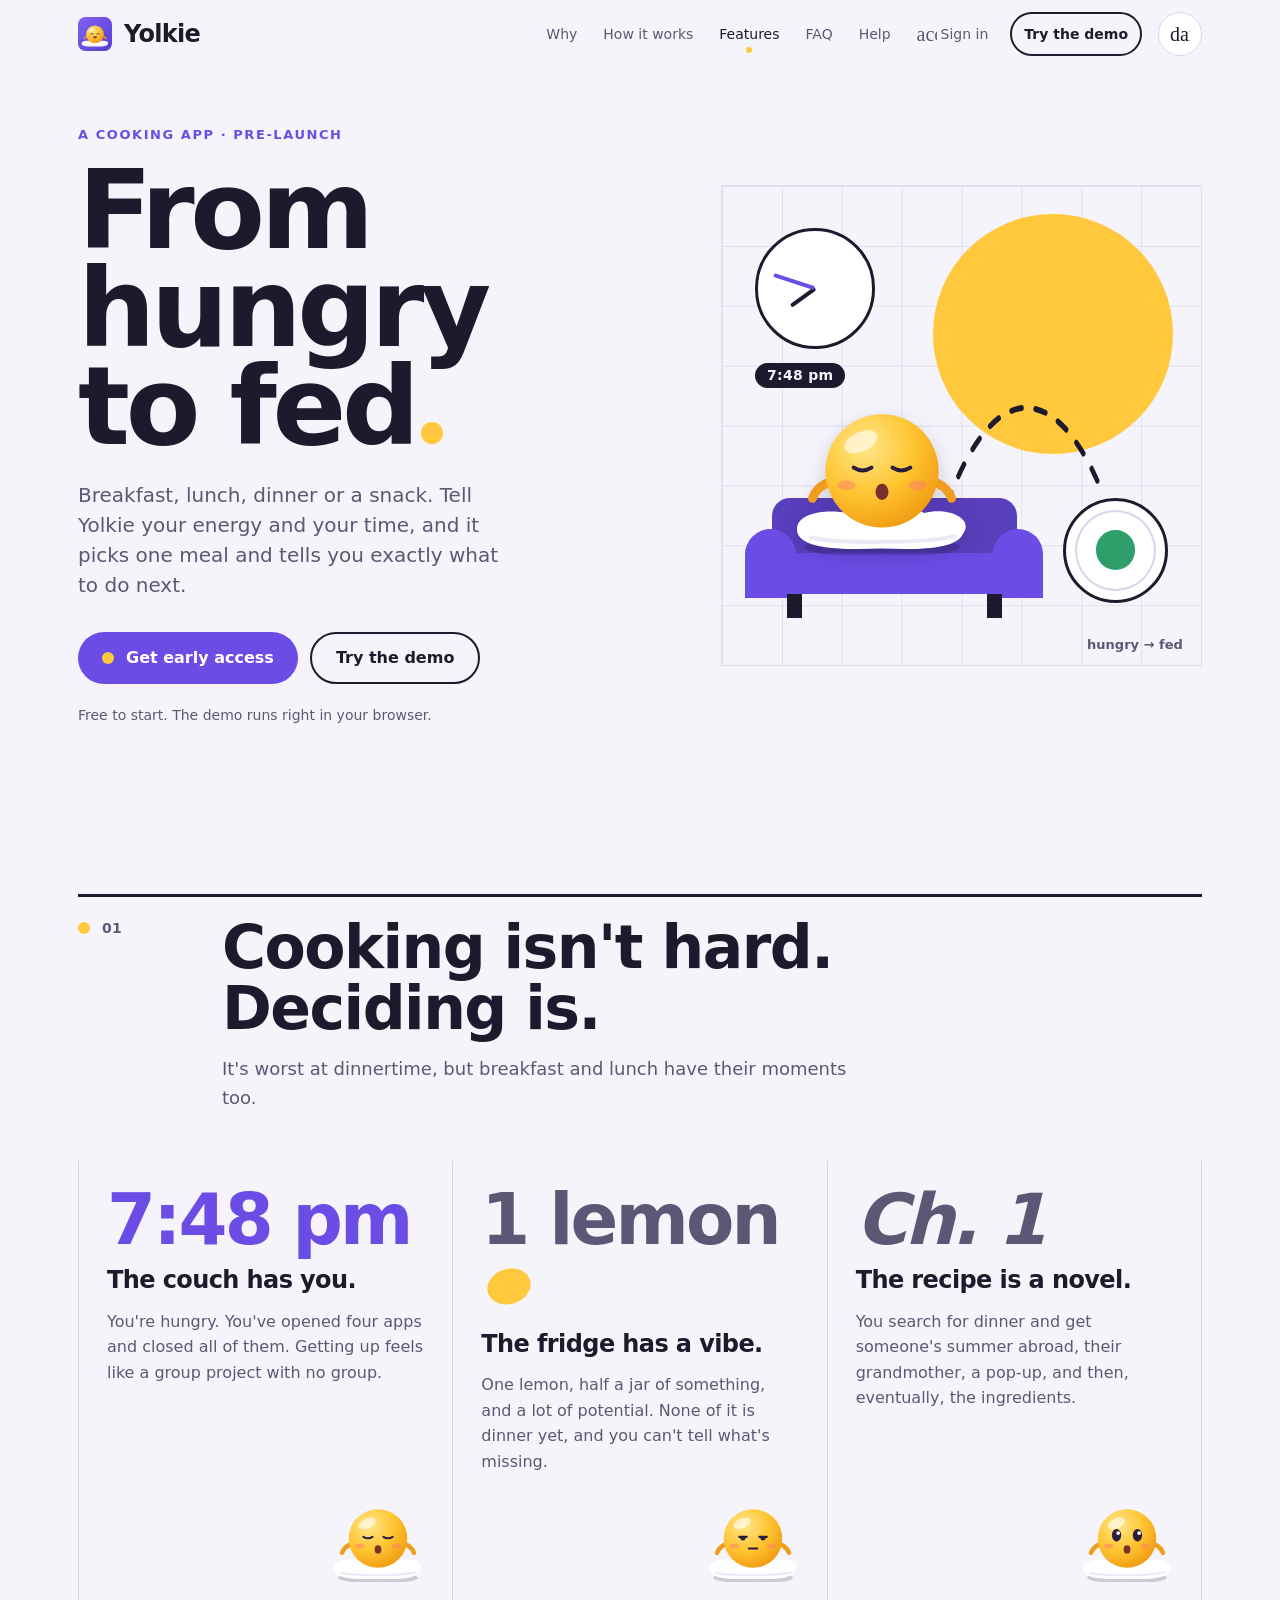
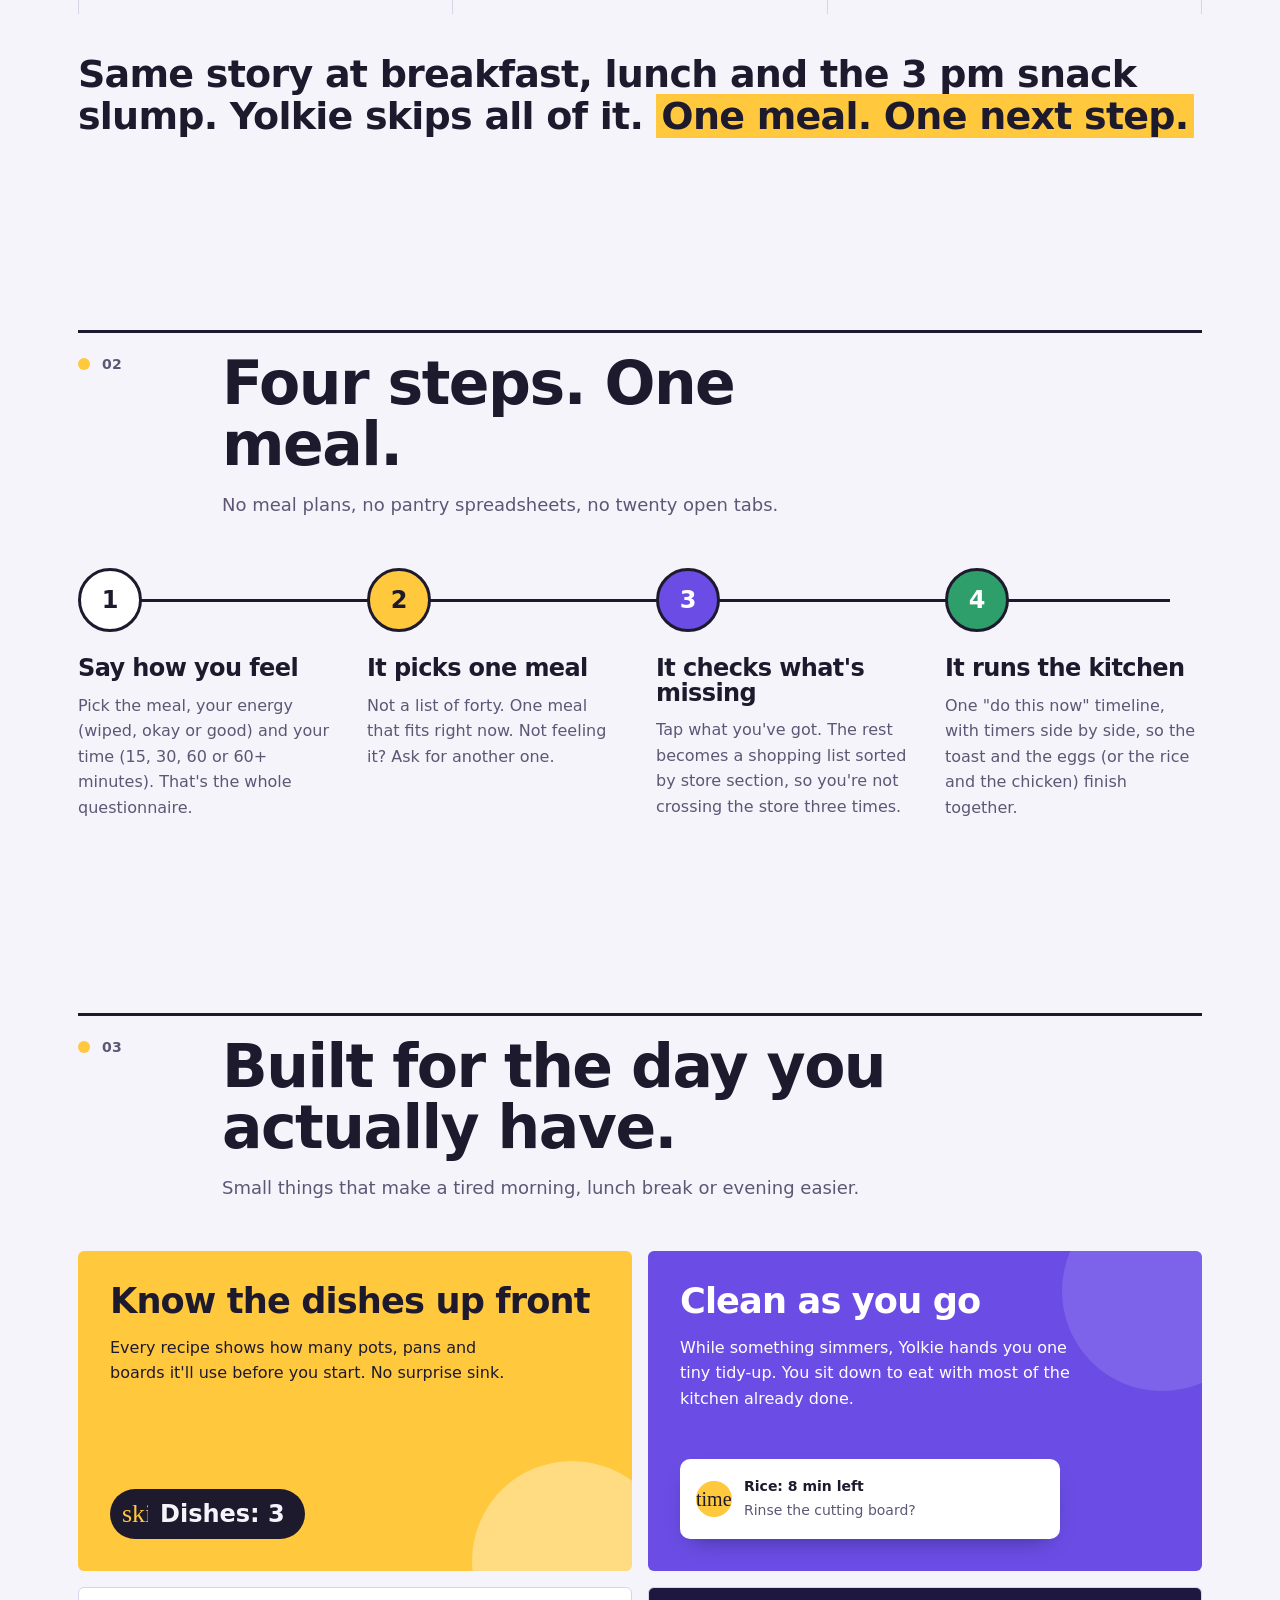
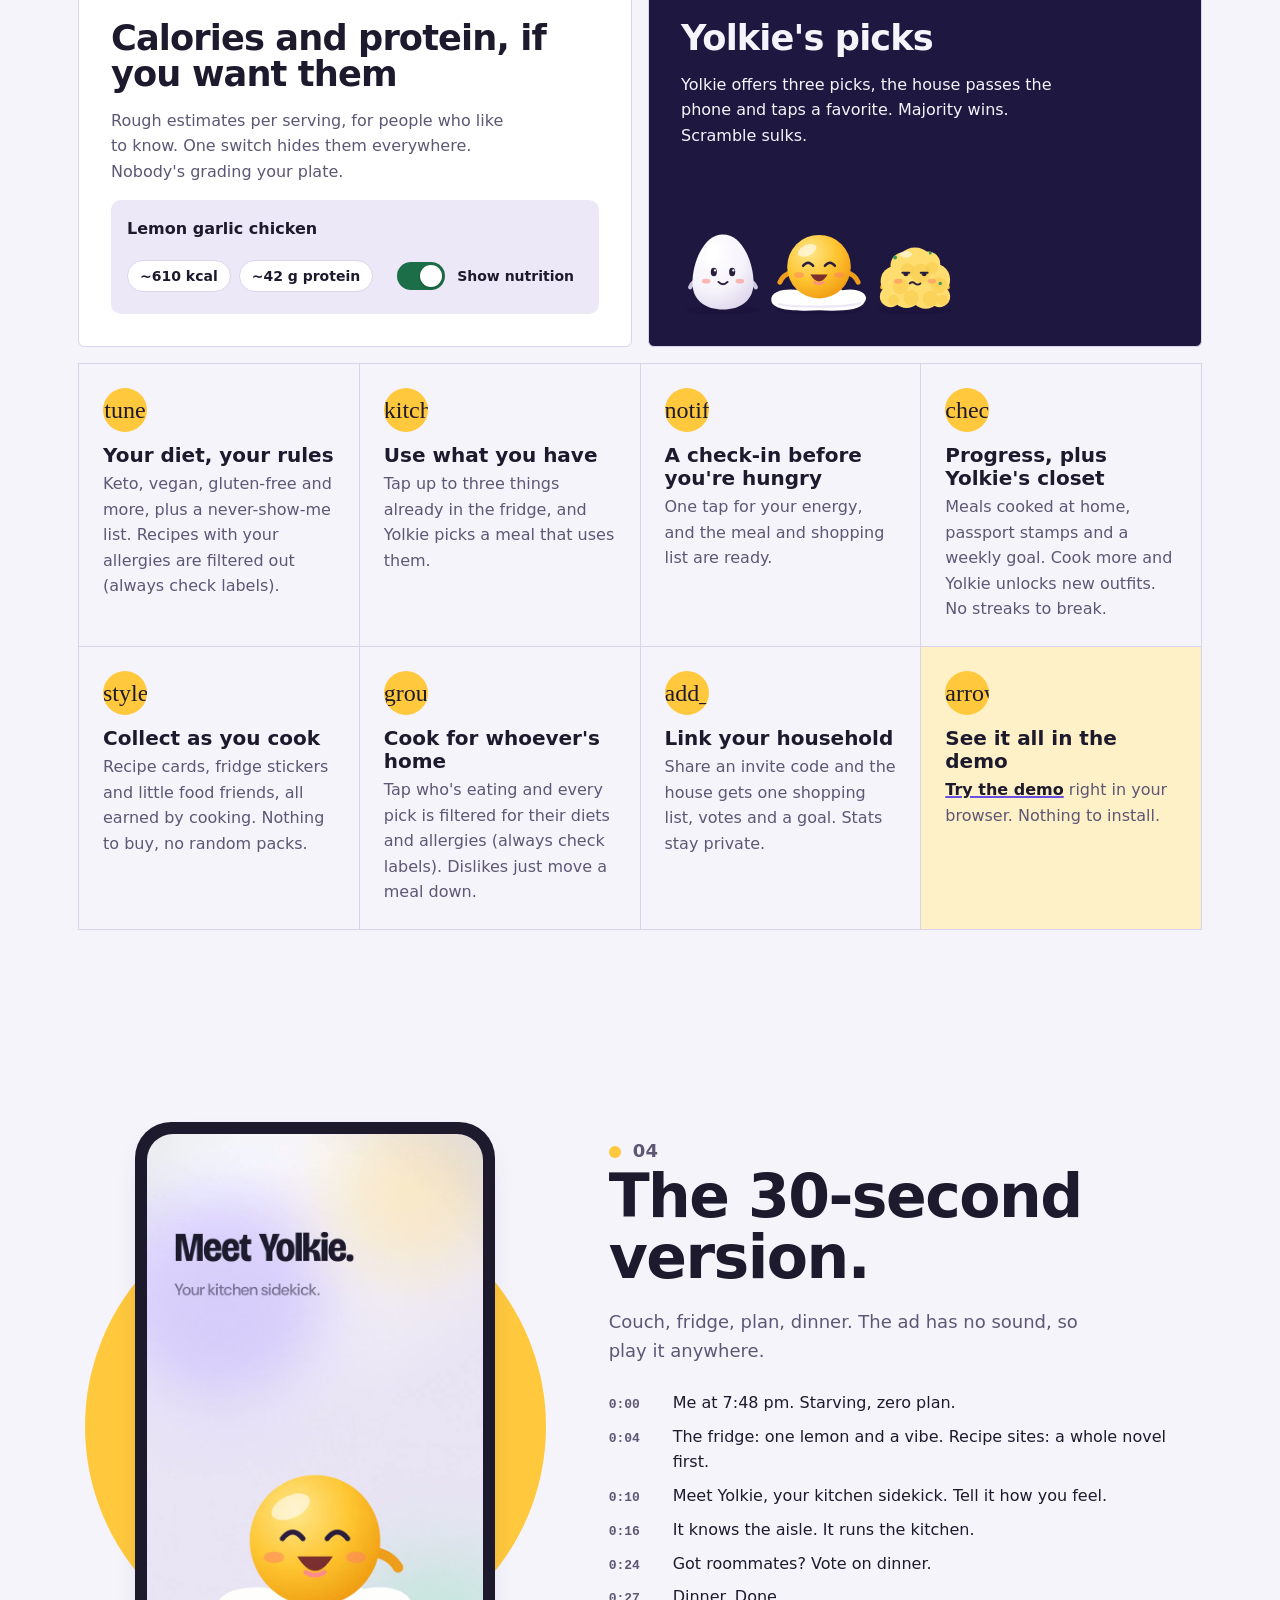
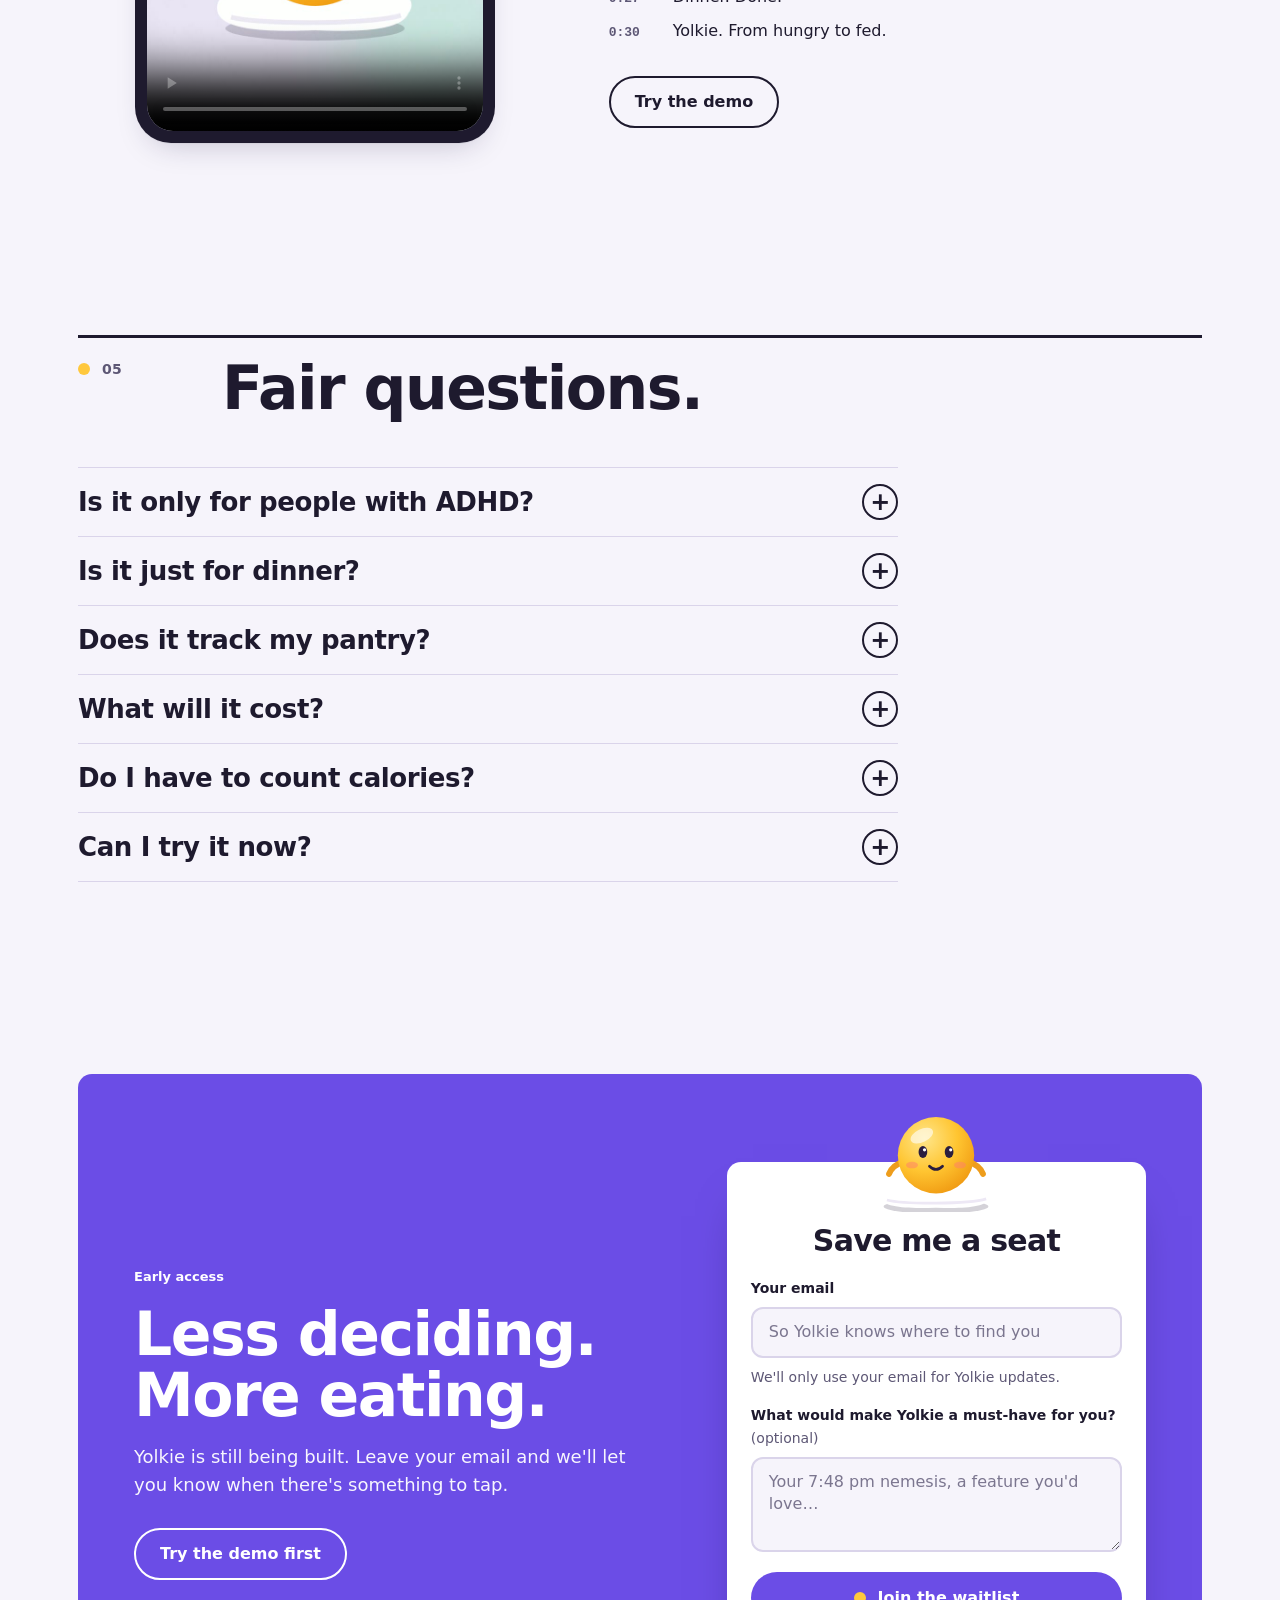
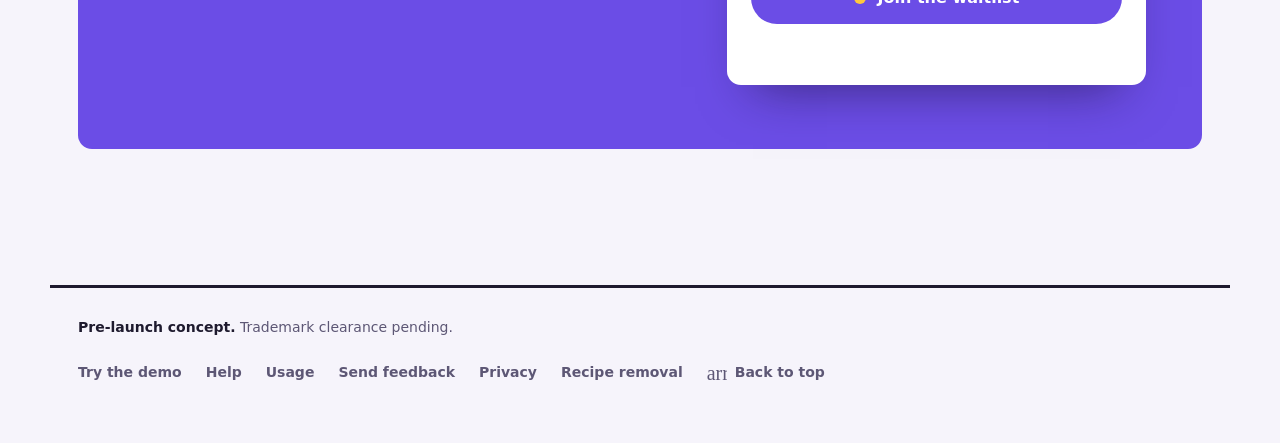
==== commit 6fefec86: "Tidy the UI: 4px spacing, sentence-case labels, calmer copy and motion - Snap off-grid margins, padd" ====
--- a/index.html
+++ b/index.html
@@ -2,7 +2,7 @@
 <html lang="en">
 <head>
   <meta charset="utf-8">
-  <meta http-equiv="Content-Security-Policy" content="default-src 'self'; script-src 'self' https://challenges.cloudflare.com; style-src 'self' 'unsafe-inline' https://fonts.googleapis.com; font-src 'self' https://fonts.gstatic.com; img-src 'self' data: blob: https://teavrtstsnemauatvdfo.supabase.co; media-src 'self' blob: https://teavrtstsnemauatvdfo.supabase.co; connect-src 'self' https://teavrtstsnemauatvdfo.supabase.co; frame-src https://challenges.cloudflare.com; object-src 'none'; base-uri 'self'; form-action 'self'; upgrade-insecure-requests">
+  <meta http-equiv="Content-Security-Policy" content="default-src 'self'; script-src 'self' 'inline-speculation-rules' https://challenges.cloudflare.com; style-src 'self' 'unsafe-inline' https://fonts.googleapis.com; font-src 'self' https://fonts.gstatic.com; img-src 'self' data: blob: https://teavrtstsnemauatvdfo.supabase.co; media-src 'self' blob: https://teavrtstsnemauatvdfo.supabase.co; connect-src 'self' https://teavrtstsnemauatvdfo.supabase.co; frame-src https://challenges.cloudflare.com; object-src 'none'; base-uri 'self'; form-action 'self'; upgrade-insecure-requests">
   <meta name="referrer" content="strict-origin-when-cross-origin">
   <meta name="viewport" content="width=device-width, initial-scale=1">
   <title>Yolkie · From hungry to fed</title>
@@ -22,9 +22,12 @@
   <link rel="manifest" href="site.webmanifest">
   <link rel="preconnect" href="https://fonts.googleapis.com">
   <link rel="preconnect" href="https://fonts.gstatic.com" crossorigin>
-  <link href="https://fonts.googleapis.com/css2?family=Bricolage+Grotesque:opsz,wdth,wght@12..96,75..100,400..800&family=DM+Sans:ital,opsz,wght@0,9..40,400..700;1,9..40,400&family=Material+Symbols+Rounded:opsz,wght,FILL,GRAD@24,400,0,0&display=swap" rel="stylesheet">
+  <link href="https://fonts.googleapis.com/css2?family=Bricolage+Grotesque:opsz,wdth,wght@12..96,75..100,400..800&family=DM+Sans:ital,opsz,wght@0,9..40,400..700;1,9..40,400&display=swap" rel="stylesheet">
+  <!-- Icons: only the ones the site uses (icon_names, alphabetical). Add a new icon's name here on every page. -->
+  <link rel="stylesheet" href="https://fonts.googleapis.com/css2?family=Material+Symbols+Rounded:opsz,wght,FILL,GRAD@24,400,0,0&icon_names=account_circle,add,add_home,add_photo_alternate,allergies,allergy,anchor,approval,arrow_back,arrow_forward,arrow_upward,auto_awesome,badge,bakery_dining,ballot,battery_1_bar,battery_4_bar,battery_5_bar,battery_full,blender,block,bolt,box,bubble,bug_report,cards,chat,check,check_circle,checkroom,cheer,chevron_left,chevron_right,chips,circle,cleaning_services,close,cloud,code,coffee,content_copy,cookie,countertops,create,dark_mode,dashboard,delete,delete_forever,description,devices,diamond,dinner_dining,directions_walk,diversity_1,done,done_all,download,dry,edit,egg,egg_alt,email,energy,error,expand_more,eyebrow,face,favorite,feedback,fiber_new,floor,gif,group,group_add,health_and_safety,help,home,hourglass_top,house,how_to_vote,image,info,input,join,keep,kettle,key,kitchen,label,light,light_mode,lightbulb,link,lock,logout,lunch_dining,mail,menu_book,message,military_tech,mode,money,note,notes,notifications,nutrition,opacity,owl,password,pending,people,person,person_add,phone,phonelink_lock,pinch,problem,radio,redeem,refresh,remove,remove_circle,replay,reply,restaurant,rotate_left,rotate_right,savings,scene,schedule,science,script,search,send,settings,shades,shield_person,shopping_basket,shopping_cart,signal_cellular_alt,skillet,skip_next,smartphone,source,speed,stack,star,stars,start,step,steps,sticker,storage,style,sunny,swap_horiz,switch,tab,tag,target,timer,tips_and_updates,toast,transform,travel_explore,trophy,try,tune,udon,undo,verified,verified_user,visibility,visibility_off,wash,water,water_drop,waving_hand,width,workspace_premium&display=block">
   <link rel="stylesheet" href="styles.css">
   <script src="theme.js"></script>
+  <script type="speculationrules">{"prerender":[{"where":{"href_matches":"/try.html"},"eagerness":"moderate"}],"prefetch":[{"where":{"and":[{"href_matches":"/*.html"},{"not":{"href_matches":"/try.html"}},{"not":{"href_matches":"/admin.html"}},{"not":{"href_matches":"/account.html"}}]},"eagerness":"moderate"}]}</script>
 </head>
 <body id="top">
   <a class="skip-link" href="#main">Skip to content</a>
@@ -295,7 +298,7 @@
             <button type="button" class="btn btn--secondary btn--small signup__retry js-signup-retry" hidden><span class="icon" aria-hidden="true">refresh</span>Try again</button>
           </div>
           <div class="signup__done js-signup-done" hidden>
-            <h3 class="signup__title js-signup-done-title" tabindex="-1">You're on the list!</h3>
+            <h3 class="signup__title js-signup-done-title" tabindex="-1">You're on the list</h3>
             <p class="js-signup-done-text">We'll email you when Yolkie has something to tap. Until then, the demo's open.</p>
             <a class="btn btn--secondary" href="try.html">Try the demo</a>
           </div>
--- a/styles.css
+++ b/styles.css
@@ -163,6 +163,8 @@
   font-size: var(--fs-xl); line-height: 1; font-weight: normal; font-style: normal;
   display: inline-block; width: 1em; overflow: hidden; white-space: nowrap;
   font-feature-settings: "liga"; user-select: none; flex: none;
+  /* The icon font (a subset) only knows lower-case names, so never inherit capitals or spacing. */
+  text-transform: none; letter-spacing: normal;
 }
 
 .skip-link {
@@ -218,7 +220,7 @@
 .site-nav a:hover::after, .site-nav a.is-active::after, .site-nav a[aria-current="page"]::after { transform: scale(1); }
 .site-nav a.is-active, .site-nav a[aria-current="page"] { color: var(--text); }
 .site-nav a.site-nav__try {
-  margin-left: 6px; border: 2px solid var(--text); border-radius: 999px; color: var(--text); font-weight: 700;
+  margin-left: 8px; border: 2px solid var(--text); border-radius: 999px; color: var(--text); font-weight: 700;
 }
 .site-nav a.site-nav__try::after { bottom: -9px; }
 .theme-toggle {
@@ -239,15 +241,16 @@
   font: 800 var(--fs-base-s)/1.6 var(--font-display); letter-spacing: .02em; color: var(--text-dim);
 }
 .section__index::before {
-  content: ""; display: inline-block; width: 12px; height: 12px; margin-right: 10px;
+  content: ""; display: inline-block; width: 12px; height: 12px; margin-right: 12px;
   border-radius: 50%; background: var(--yolk); vertical-align: -1px;
 }
 .section__head h2, .cta h2 { font-size: clamp(34px, 2rem + 2.6vw, 60px); max-width: 16ch; }
 .section__sub { grid-column: 2; margin-top: 16px; font-size: var(--fs-lg); color: var(--text-dim); max-width: 58ch; }
 .eyebrow {
-  font-size: var(--fs-sm); font-weight: 700; letter-spacing: .12em; text-transform: uppercase;
+  font-size: var(--fs-sm); font-weight: 700;
   color: var(--accent); margin-bottom: 16px;
 }
+.hero .eyebrow { letter-spacing: .12em; text-transform: uppercase; }   /* the one poster label; every other label is sentence case */
 .lede { margin-top: 24px; font-size: var(--fs-xl); line-height: 1.5; color: var(--text-dim); max-width: 34ch; }
 .fine { font-size: var(--fs-sm); color: var(--text-dim); }
 .actions { display: flex; flex-wrap: wrap; gap: 12px; margin-top: 32px; }
@@ -255,7 +258,7 @@
 /* Buttons: pills, because the circle is the motif */
 .btn {
   position: relative; display: inline-flex; align-items: center; justify-content: center; gap: 12px;
-  min-height: 52px; padding: 0 26px; border-radius: 999px;
+  min-height: 52px; padding: 0 24px; border-radius: 999px;
   font: 700 var(--fs-md)/1 var(--font-body); text-decoration: none; cursor: pointer; border: 0;
   transition: transform var(--dur-s) var(--ease), background var(--dur-s) var(--ease), color var(--dur-s) var(--ease), border-color var(--dur-s) var(--ease);
 }
@@ -270,11 +273,11 @@
 .btn:hover .btn__dot { transform: scale(1.5); }
 .btn--secondary { background: transparent; color: var(--text); border: 2px solid var(--text); }
 .btn--secondary:hover { background: var(--text); color: var(--bg); }
-.btn--ghost { background: transparent; color: var(--accent); padding: 0 14px; text-decoration: underline; text-underline-offset: 4px; }
+.btn--ghost { background: transparent; color: var(--accent); padding: 0 16px; text-decoration: underline; text-underline-offset: 4px; }
 .btn--ghost:hover { color: var(--text); }
 .btn--yolk { background: var(--yolk); color: var(--ink); }
 .btn--yolk:hover { background: #FFD666; }
-.btn--small { min-height: 42px; padding: 0 18px; font-size: var(--fs-base-s); }
+.btn--small { min-height: 42px; padding: 0 20px; font-size: var(--fs-base-s); }
 
 /* Hero */
 .hero {
@@ -287,7 +290,7 @@
   display: inline-block; width: .2em; height: .2em; margin-left: .05em; border-radius: 50%;
   background: var(--yolk); color: transparent; overflow: hidden; vertical-align: baseline;
 }
-.hero__note { margin-top: 18px; font-size: var(--fs-base-s); color: var(--text-dim); }
+.hero__note { margin-top: 20px; font-size: var(--fs-base-s); color: var(--text-dim); }
 
 /* Hero composition: couch, clock, sun and plate on a drafting grid */
 .hero-art { position: relative; width: 100%; max-width: 540px; aspect-ratio: 1; margin-inline: auto; }
@@ -310,7 +313,7 @@
 .hero-art__clock::before { height: 26%; transform: rotate(234deg); }         /* hour hand near 8 */
 .hero-art__clock::after { height: 38%; background: var(--plum); transform: rotate(288deg); } /* minute hand at 48 */
 .hero-art__time {
-  position: absolute; left: 7%; top: 37%; padding: 4px 10px; border-radius: 999px;
+  position: absolute; left: 7%; top: 37%; padding: 4px 12px; border-radius: 999px;
   background: var(--text); color: var(--bg); font: 700 var(--fs-base-s)/1.2 var(--font-body); letter-spacing: .02em;
 }
 .hero-art__couch { position: absolute; left: 5%; bottom: 10%; width: 62%; height: 25%; }
@@ -339,8 +342,7 @@
 .hero-art__path { position: absolute; left: 44%; bottom: 26%; width: 36%; height: 30%; overflow: visible; }
 .hero-art__path path { fill: none; stroke: var(--text); stroke-width: 2.5; stroke-dasharray: 6 8; stroke-linecap: round; }
 .hero-art__label {
-  position: absolute; right: 4%; bottom: 3%; font: 700 var(--fs-sm)/1 var(--font-body); letter-spacing: .1em;
-  text-transform: uppercase; color: var(--text-dim);
+  position: absolute; right: 4%; bottom: 3%; font: 700 var(--fs-sm)/1 var(--font-body); color: var(--text-dim);
 }
 
 /* Yolk reacts: a short squash-and-stretch when the face changes */
@@ -392,7 +394,7 @@
 }
 .step { position: relative; }
 .step__num {
-  position: relative; display: grid; place-items: center; width: 64px; height: 64px; margin-bottom: 22px;
+  position: relative; display: grid; place-items: center; width: 64px; height: 64px; margin-bottom: 24px;
   border-radius: 50%; border: 3px solid var(--text); background: var(--surface);
   font: 800 var(--fs-2xl)/1 var(--font-display); color: var(--ink);
 }
@@ -400,10 +402,10 @@
 .step:nth-child(3) .step__num { background: var(--plum); color: #fff; }
 .step:nth-child(4) .step__num { background: var(--basil); color: #fff; }
 .step:nth-child(1) .step__num { color: var(--text); }
-.step h3 { font-size: var(--fs-2xl); margin-bottom: 10px; }
+.step h3 { font-size: var(--fs-2xl); margin-bottom: 12px; }
 .step p { color: var(--text-dim); }
 .step__tag {
-  display: inline-block; margin-top: 14px; padding: 4px 10px; border-radius: 999px;
+  display: inline-block; margin-top: 16px; padding: 4px 12px; border-radius: 999px;
   background: var(--surface-2); font-size: var(--fs-sm); font-weight: 600;
 }
 
@@ -422,12 +424,12 @@
 .feature--night { background: var(--block-dark); color: var(--paper); border: 1px solid var(--line); }
 .feature__visual { margin-top: auto; }
 .dish-badge {
-  display: inline-flex; align-items: center; gap: 12px; padding: 10px 18px 10px 12px; border-radius: 999px;
+  display: inline-flex; align-items: center; gap: 12px; padding: 12px 20px 12px 12px; border-radius: 999px;
   background: var(--ink); color: var(--paper); font: 800 var(--fs-2xl)/1 var(--font-display); font-stretch: 84%;
 }
 .dish-badge .icon { font-size: 26px; color: var(--yolk); }
 .clean-chip {
-  display: flex; gap: 12px; align-items: center; max-width: 380px; padding: 14px 16px; border-radius: 10px;
+  display: flex; gap: 12px; align-items: center; max-width: 380px; padding: 16px 16px; border-radius: 10px;
   background: #fff; color: var(--ink); box-shadow: 0 10px 24px -12px rgba(0, 0, 0, .45);
 }
 .clean-chip .icon { display: grid; place-items: center; width: 36px; height: 36px; border-radius: 50%; background: var(--yolk); font-size: 20px; }
@@ -445,7 +447,7 @@
 .nutri-demo__meal { font-weight: 700; }
 .nutri-demo__nums { display: flex; gap: 8px; }
 .nutri-pill {
-  padding: 4px 10px; border-radius: 999px; background: var(--surface); border: 1px solid var(--line);
+  padding: 4px 12px; border-radius: 999px; background: var(--surface); border: 1px solid var(--line);
   font-size: var(--fs-base-s); font-weight: 600;
 }
 .avatar-row { display: flex; align-items: flex-end; gap: 4px; }
@@ -481,7 +483,7 @@
   border-radius: 50%; background: var(--yolk);
 }
 .ad__frame video { display: block; width: 100%; height: auto; aspect-ratio: 9 / 16; border-radius: 26px; background: var(--night); }
-.ad__copy h2 { font-size: clamp(34px, 2rem + 2.6vw, 60px); margin-bottom: 18px; }
+.ad__copy h2 { font-size: clamp(34px, 2rem + 2.6vw, 60px); margin-bottom: 20px; }
 .ad__copy p { color: var(--text-dim); font-size: var(--fs-lg); max-width: 44ch; }
 .ad__beats { margin: 24px 0 0; padding: 0; list-style: none; display: grid; gap: 8px; }
 .ad__beats li { display: flex; gap: 12px; align-items: baseline; }
@@ -493,7 +495,7 @@
 .faq { max-width: 820px; border-top: 1px solid var(--line); }
 .faq__item { border-bottom: 1px solid var(--line); }
 .faq__item summary {
-  display: flex; align-items: center; justify-content: space-between; gap: 24px; min-height: 64px; padding: 14px 0;
+  display: flex; align-items: center; justify-content: space-between; gap: 24px; min-height: 64px; padding: 16px 0;
   cursor: pointer; list-style: none; font: 800 clamp(20px, 1rem + .8vw, 26px)/1.2 var(--font-display); font-stretch: 86%; letter-spacing: -0.015em;
 }
 .faq__item summary::-webkit-details-marker { display: none; }
@@ -502,7 +504,7 @@
   border: 2px solid var(--text); font: 600 var(--fs-2xl)/1 var(--font-body); transition: transform var(--dur-m) var(--ease), background var(--dur-s);
 }
 .faq__item[open] summary::after { transform: rotate(45deg); background: var(--yolk); border-color: var(--yolk); color: var(--ink); }
-.faq__item p { padding: 0 56px 22px 0; color: var(--text-dim); font-size: var(--fs-lg); }
+.faq__item p { padding: 0 56px 24px 0; color: var(--text-dim); font-size: var(--fs-lg); }
 
 /* Call to action: a plum block, with the sign-up card on it */
 .cta {
@@ -522,14 +524,14 @@
 }
 .signup__yolk { position: absolute; left: 50%; top: -70px; width: 120px; margin-left: -60px; z-index: 2; }
 .signup__yolk img { display: block; width: 100%; height: auto; transform-origin: 50% 90%; }
-.signup__title { font-size: var(--fs-3xl); text-align: center; margin-bottom: 18px; }
+.signup__title { font-size: var(--fs-3xl); text-align: center; margin-bottom: 20px; }
 .signup__title:focus { outline: none; }
 .signup .field { margin: 0; padding: 0; border: 0; min-width: 0; }
 .signup .field + .field { margin-top: 16px; }
 .signup label:not(.chip), .signup legend { display: block; padding: 0; font-weight: 700; font-size: var(--fs-base-s); }
 .field__opt { font-weight: 500; color: var(--text-dim); }
 .signup input[type="email"], .signup textarea {
-  display: block; width: 100%; margin-top: 6px; padding: 12px 14px; min-height: 50px;
+  display: block; width: 100%; margin-top: 8px; padding: 12px 16px; min-height: 50px;
   border: 2px solid var(--line); border-radius: 12px; background: var(--bg); color: var(--text);
   font: 500 var(--fs-md)/1.4 var(--font-body); transition: border-color var(--dur-s) var(--ease), background var(--dur-s) var(--ease);
 }
@@ -542,7 +544,7 @@
 .chip { position: relative; cursor: pointer; }
 .chip input { position: absolute; opacity: 0; inset: 0; margin: 0; cursor: pointer; }
 .chip span {
-  display: inline-flex; align-items: center; min-height: var(--tap); padding: 0 18px; border-radius: 999px;
+  display: inline-flex; align-items: center; min-height: var(--tap); padding: 0 20px; border-radius: 999px;
   border: 2px solid var(--line); font-weight: 700; font-size: var(--fs-base-s); transition: background var(--dur-s) var(--ease), border-color var(--dur-s) var(--ease);
 }
 .chip:hover span { border-color: var(--text-dim); }
@@ -588,13 +590,13 @@
 
 .demo { padding: 28px 0 80px; max-width: 860px; scroll-margin-top: calc(var(--header-h) + 8px); }
 .demo-badge {
-  display: inline-flex; align-items: center; gap: 8px; padding: 6px 12px; border-radius: 999px;
+  display: inline-flex; align-items: center; gap: 8px; padding: 8px 12px; border-radius: 999px;
   background: var(--surface-2); font-size: var(--fs-base-s); font-weight: 600; color: var(--text);
 }
 .demo-badge .icon { font-size: 18px; color: var(--accent); }
 
 /* Progress track: four stops, like the landing page's steps */
-.demo-track { display: grid; grid-template-columns: repeat(4, minmax(0, 1fr)); margin: 22px 0 0; padding: 0; list-style: none; position: relative; }
+.demo-track { display: grid; grid-template-columns: repeat(4, minmax(0, 1fr)); margin: 24px 0 0; padding: 0; list-style: none; position: relative; }
 .demo-track::before { content: ""; position: absolute; left: 12.5%; right: 12.5%; top: 15px; height: 2px; background: var(--line); }
 .demo-track li { position: relative; display: flex; flex-direction: column; align-items: center; gap: 8px; font-size: var(--fs-sm); font-weight: 600; color: var(--text-dim); }
 .demo-track li::before {
@@ -606,7 +608,7 @@
 .demo-track li[aria-current="step"]::before { background: var(--yolk); border-color: var(--text); border-width: 3px; }
 
 /* Yolk and the speech bubble */
-.yolk-bar { display: flex; align-items: center; gap: 16px; margin: 22px 0 18px; min-height: 96px; }
+.yolk-bar { display: flex; align-items: center; gap: 16px; margin: 24px 0 20px; min-height: 96px; }
 .yolk-face { display: block; width: 100%; height: auto; }
 .yolk-says {
   position: relative; padding: 12px 16px; border-radius: 16px; background: var(--surface); border: 2px solid var(--text);
@@ -619,7 +621,7 @@
 
 .stage { scroll-margin-top: calc(var(--header-h) + 8px); }
 .stage[hidden] { display: none; }
-.stage__title { font-size: clamp(30px, 1.4rem + 2vw, 44px); margin-bottom: 6px; }
+.stage__title { font-size: clamp(30px, 1.4rem + 2vw, 44px); margin-bottom: 8px; }
 .stage__title:focus { outline: none; }
 .stage__sub { color: var(--text-dim); margin-bottom: 20px; }
 .panel {
@@ -629,8 +631,8 @@
 .panel h3 { font-size: var(--fs-2xl); margin-bottom: 4px; }
 
 /* Choice tiles (radio buttons) */
-.choice-group { margin: 0 0 22px; padding: 0; border: 0; min-width: 0; }
-.choice-group legend { padding: 0; margin-bottom: 10px; font: 800 var(--fs-xl)/1.2 var(--font-display); font-stretch: 86%; }
+.choice-group { margin: 0 0 24px; padding: 0; border: 0; min-width: 0; }
+.choice-group legend { padding: 0; margin-bottom: 12px; font: 800 var(--fs-xl)/1.2 var(--font-display); font-stretch: 86%; }
 .choices { display: grid; grid-template-columns: repeat(3, minmax(0, 1fr)); gap: 12px; }
 .choices--4 { grid-template-columns: repeat(4, minmax(0, 1fr)); }
 .choice { position: relative; display: block; cursor: pointer; }
@@ -657,17 +659,17 @@
 .meal-card.is-new { animation: card-in var(--dur-l) var(--ease); }
 @keyframes card-in { from { opacity: 0; transform: translateY(14px); } to { opacity: 1; transform: none; } }
 .meal-card__name { font-size: clamp(30px, 1.3rem + 2.2vw, 46px); max-width: 15ch; }
-.meal-card__blurb { margin-top: 10px; color: var(--text-dim); max-width: 46ch; }
-.meal-stats { display: flex; flex-wrap: wrap; gap: 8px; margin-top: 18px; }
+.meal-card__blurb { margin-top: 12px; color: var(--text-dim); max-width: 46ch; }
+.meal-stats { display: flex; flex-wrap: wrap; gap: 8px; margin-top: 20px; }
 .stat {
-  display: inline-flex; align-items: center; gap: 8px; padding: 7px 12px; border-radius: 999px;
+  display: inline-flex; align-items: center; gap: 8px; padding: 8px 12px; border-radius: 999px;
   background: var(--surface-2); font-size: var(--fs-base-s); font-weight: 600;
 }
 .stat .icon { font-size: 18px; }
 .stat--dishes { background: var(--ink); color: var(--paper); }
 .stat--dishes .icon { color: var(--yolk); }
-.meal-card .fine { margin-top: 10px; }
-.meal-card .actions { margin-top: 22px; }
+.meal-card .fine { margin-top: 12px; }
+.meal-card .actions { margin-top: 24px; }
 .meal-note { margin-top: 12px; font-size: var(--fs-base-s); color: var(--text-dim); }
 .nutri-toggle-row { display: flex; justify-content: flex-end; margin-top: 8px; }
 
@@ -685,15 +687,15 @@
 /* Got everything? checklist */
 .checklist { margin: 16px 0 0; padding: 0; list-style: none; border-top: 1px solid var(--line); }
 .check-row {
-  display: flex; align-items: center; justify-content: space-between; gap: 12px; padding: 10px 0;
+  display: flex; align-items: center; justify-content: space-between; gap: 12px; padding: 12px 0;
   border-bottom: 1px solid var(--line);
 }
 .check-row__item { min-width: 0; }
 .check-row__qty { font-weight: 800; font-family: var(--font-display); font-stretch: 86%; font-size: var(--fs-lg); margin-right: 4px; }
-.check-row__section { display: block; font-size: var(--fs-xs); font-weight: 600; letter-spacing: .06em; text-transform: uppercase; color: var(--text-dim); }
-.have-need { display: inline-flex; flex: none; padding: 3px; border-radius: 999px; background: var(--surface-2); }
+.check-row__section { display: block; font-size: var(--fs-xs); font-weight: 600; color: var(--text-dim); }
+.have-need { display: inline-flex; flex: none; padding: 4px; border-radius: 999px; background: var(--surface-2); }
 .have-need button {
-  min-height: 40px; padding: 0 14px; border: 0; border-radius: 999px; background: none; cursor: pointer;
+  min-height: 40px; padding: 0 16px; border: 0; border-radius: 999px; background: none; cursor: pointer;
   font-size: var(--fs-base-s); font-weight: 700; color: var(--text-dim); transition: background var(--dur-s) var(--ease), color var(--dur-s) var(--ease);
 }
 .have-need button[aria-pressed="true"][data-mark="have"] { background: var(--done-strong); color: #fff; }
@@ -701,10 +703,10 @@
 .have-need button[aria-pressed="true"]::before { content: "✓ "; }
 .check-row.is-have .check-row__item { color: var(--text-dim); }
 .check-row.is-have .check-row__name { text-decoration: line-through; text-decoration-thickness: 2px; }
-.check-tools { display: flex; flex-wrap: wrap; gap: 8px; align-items: center; justify-content: space-between; margin-top: 14px; }
+.check-tools { display: flex; flex-wrap: wrap; gap: 8px; align-items: center; justify-content: space-between; margin-top: 16px; }
 
 /* Spice rack */
-.spice-rack { display: flex; flex-wrap: wrap; gap: 8px; margin-top: 14px; }
+.spice-rack { display: flex; flex-wrap: wrap; gap: 8px; margin-top: 16px; }
 .spice {
   display: inline-flex; align-items: center; gap: 8px; min-height: 44px; padding: 0 16px; border-radius: 999px;
   border: 2px solid var(--line); background: var(--surface); cursor: pointer; font-weight: 600; font-size: var(--fs-base-s);
@@ -712,9 +714,9 @@
 .spice .icon { font-size: 18px; color: var(--done-text); }
 .spice[aria-pressed="true"] { border-color: var(--text); border-style: dashed; color: var(--text-dim); }
 .spice[aria-pressed="true"] .icon { color: var(--text-dim); }
-.swap-list { margin: 14px 0 0; padding: 0; list-style: none; display: grid; gap: 12px; }
+.swap-list { margin: 16px 0 0; padding: 0; list-style: none; display: grid; gap: 12px; }
 .swap {
-  padding: 14px 16px; border-radius: 10px; background: var(--yolk-soft); border-left: 4px solid var(--yolk);
+  padding: 16px 16px; border-radius: 10px; background: var(--yolk-soft); border-left: 4px solid var(--yolk);
 }
 .swap strong { display: block; }
 .swap .switch { margin-top: 4px; font-size: var(--fs-base-s); min-height: var(--tap); }
@@ -722,8 +724,7 @@
 /* Shopping list, grouped by store section */
 .shop-list { margin-top: 12px; display: grid; gap: 16px; }
 .shop-section h4 {
-  display: flex; align-items: center; gap: 8px; margin: 0 0 6px; font: 700 var(--fs-sm)/1.4 var(--font-body);
-  letter-spacing: .1em; text-transform: uppercase; color: var(--text-dim);
+  display: flex; align-items: center; gap: 8px; margin: 0 0 8px; font: 700 var(--fs-sm)/1.4 var(--font-body); color: var(--text-dim);
 }
 .shop-section h4::before { content: ""; width: 10px; height: 10px; border-radius: 50%; background: var(--section-dot, var(--plum)); }
 .shop-section[data-section="Produce"] { --section-dot: var(--basil); }
@@ -731,14 +732,14 @@
 .shop-section[data-section="Meat"] { --section-dot: #FF7D6B; }
 .shop-section[data-section="Pantry"] { --section-dot: var(--yolk); }
 .shop-section[data-section="Spices"] { --section-dot: var(--plum); }
-.shop-section ul { margin: 0; padding: 0 0 0 18px; }
-.shop-section li { padding: 3px 0; }
+.shop-section ul { margin: 0; padding: 0 0 0 20px; }
+.shop-section li { padding: 4px 0; }
 .shop-empty { color: var(--text-dim); }
 
-.stage-actions { display: flex; flex-wrap: wrap; gap: 12px; justify-content: space-between; align-items: center; margin-top: 22px; }
+.stage-actions { display: flex; flex-wrap: wrap; gap: 12px; justify-content: space-between; align-items: center; margin-top: 24px; }
 
 /* Cook mode */
-.cook-head { display: flex; flex-wrap: wrap; align-items: center; justify-content: space-between; gap: 8px 16px; margin-bottom: 14px; }
+.cook-head { display: flex; flex-wrap: wrap; align-items: center; justify-content: space-between; gap: 8px 16px; margin-bottom: 16px; }
 .cook-head .stage__title { margin: 0; font-size: clamp(24px, 1.1rem + 1.4vw, 34px); }
 .now-card {
   position: relative; padding: 28px 24px; border-radius: var(--radius-l); background: var(--plum); color: #fff;
@@ -746,15 +747,15 @@
 }
 .now-card.is-new { animation: card-in var(--dur-l) var(--ease); }
 .now-card__label {
-  display: inline-flex; align-self: flex-start; align-items: center; gap: 8px; padding: 5px 12px; border-radius: 999px;
-  background: var(--yolk); color: var(--ink); font-size: var(--fs-base-s); font-weight: 800; letter-spacing: .04em; text-transform: uppercase;
+  display: inline-flex; align-self: flex-start; align-items: center; gap: 8px; padding: 4px 12px; border-radius: 999px;
+  background: var(--yolk); color: var(--ink); font-size: var(--fs-base-s); font-weight: 800;
 }
 .now-card__text { font: 800 clamp(26px, 1.1rem + 2.4vw, 40px)/1.12 var(--font-display); font-stretch: 88%; letter-spacing: -0.015em; }
 .now-card__note { font-size: var(--fs-md); opacity: .92; }
 .step-amts { display: flex; flex-wrap: wrap; gap: 8px; list-style: none; margin: -2px 0 0; padding: 0; }
-.step-amts li { padding: 5px 12px; border-radius: 999px; background: rgba(20, 12, 50, .3); border: 1px solid rgba(255, 255, 255, .28); font-size: var(--fs-base-s); line-height: 1.3; }
+.step-amts li { padding: 4px 12px; border-radius: 999px; background: rgba(20, 12, 50, .3); border: 1px solid rgba(255, 255, 255, .28); font-size: var(--fs-base-s); line-height: 1.3; }
 .step-amts strong { color: var(--yolk); font-weight: 800; }
-.now-card .actions { margin-top: auto; padding-top: 6px; }
+.now-card .actions { margin-top: auto; padding-top: 8px; }
 .now-card .btn--secondary { color: #fff; border-color: rgba(255, 255, 255, .7); }
 .now-card .btn--secondary:hover { background: #fff; color: var(--plum); }
 .now-card.is-waiting { background: var(--block-dark); border: 1px solid var(--line); }
@@ -764,22 +765,22 @@
   font: 800 clamp(48px, 2rem + 4vw, 80px)/1 var(--font-display); font-variant-numeric: tabular-nums; color: var(--yolk);
 }
 .clean-prompt {
-  display: flex; flex-wrap: wrap; align-items: center; gap: 12px 16px; padding: 14px 16px; border-radius: 12px;
+  display: flex; flex-wrap: wrap; align-items: center; gap: 12px 16px; padding: 16px 16px; border-radius: 12px;
   background: var(--paper); color: var(--ink);
 }
 .clean-prompt .icon { display: grid; place-items: center; width: 36px; height: 36px; border-radius: 50%; background: var(--yolk); }
 .clean-prompt__text { flex: 1 1 200px; font-weight: 600; }
-.clean-prompt__text small { display: block; font-size: var(--fs-xs); font-weight: 700; letter-spacing: .1em; text-transform: uppercase; color: inherit; opacity: .78; }
+.clean-prompt__text small { display: block; font-size: var(--fs-xs); font-weight: 700; color: inherit; opacity: .78; }
 .clean-prompt.is-done { background: var(--done-soft); color: var(--text); }
 .clean-prompt.is-done .icon { background: var(--basil); color: #fff; }
-.up-next { margin-top: 14px; padding: 12px 16px; border-radius: 12px; border: 1px dashed var(--text-dim); color: var(--text-dim); }
+.up-next { margin-top: 16px; padding: 12px 16px; border-radius: 12px; border: 1px dashed var(--text-dim); color: var(--text-dim); }
 .up-next strong { color: var(--text); }
-.timers { display: grid; grid-template-columns: repeat(auto-fill, minmax(min(100%, 220px), 1fr)); gap: 12px; margin-bottom: 14px; }
+.timers { display: grid; grid-template-columns: repeat(auto-fill, minmax(min(100%, 220px), 1fr)); gap: 12px; margin-bottom: 16px; }
 .timers:empty { display: none; }
 .timer {
-  position: relative; overflow: hidden; padding: 14px 14px 16px; border-radius: 12px; background: var(--surface); border: 2px solid var(--text);
-}
-.timer__label { font-size: var(--fs-base-s); font-weight: 700; padding-right: 30px; }
+  position: relative; overflow: hidden; padding: 16px 16px 16px; border-radius: 12px; background: var(--surface); border: 2px solid var(--text);
+}
+.timer__label { font-size: var(--fs-base-s); font-weight: 700; padding-right: 32px; }
 .timer__time { font: 800 var(--fs-4xl)/1.1 var(--font-display); font-variant-numeric: tabular-nums; margin-top: 2px; }
 .timer__bar { height: 6px; margin-top: 8px; border-radius: 3px; background: var(--surface-2); overflow: hidden; }
 .timer__bar span { display: block; height: 100%; width: 100%; background: var(--plum); transform-origin: left; }
@@ -793,7 +794,7 @@
 .timer.is-done .timer__time { color: var(--done-text); }
 .timer.is-ringing { animation: ring var(--dur-l) var(--ease) 3; }
 @keyframes ring { 0%, 100% { transform: none; } 25% { transform: rotate(-2deg); } 75% { transform: rotate(2deg); } }
-.cook-foot { display: flex; flex-wrap: wrap; justify-content: space-between; align-items: center; gap: 12px; margin-top: 18px; }
+.cook-foot { display: flex; flex-wrap: wrap; justify-content: space-between; align-items: center; gap: 12px; margin-top: 20px; }
 
 /* Done */
 .done-card { position: relative; overflow: hidden; padding: 32px 24px; border-radius: var(--radius-l); background: var(--basil); color: #fff; text-align: center; }
@@ -801,10 +802,10 @@
 .done-card__meal { margin-top: 8px; font-size: var(--fs-xl); font-weight: 700; }
 .done-stats { display: grid; grid-template-columns: repeat(2, minmax(0, 1fr)); gap: 12px; margin-top: 16px; }
 .done-stat { padding: 16px; border-radius: 12px; background: var(--surface); border: 1px solid var(--line); }
-.done-stat dt { font-size: var(--fs-sm); font-weight: 700; letter-spacing: .08em; text-transform: uppercase; color: var(--text-dim); }
+.done-stat dt { font-size: var(--fs-sm); font-weight: 700; color: var(--text-dim); }
 .done-stat dd { margin: 4px 0 0; font: 800 var(--fs-3xl)/1.1 var(--font-display); }
 .done-stat dd small { display: block; margin-top: 4px; font: 500 var(--fs-base-s)/1.4 var(--font-body); color: var(--text-dim); }
-.log-list { margin: 10px 0 0; padding: 0; list-style: none; }
+.log-list { margin: 12px 0 0; padding: 0; list-style: none; }
 .log-list li { display: flex; justify-content: space-between; gap: 12px; padding: 8px 0; border-bottom: 1px solid var(--line); font-size: var(--fs-base-s); }
 .log-list time { color: var(--text-dim); white-space: nowrap; }
 
@@ -821,11 +822,11 @@
 
 /* House vote */
 .vote-label {
-  display: flex; gap: 12px; align-items: flex-start; padding: 12px 14px; border-radius: 12px;
+  display: flex; gap: 12px; align-items: flex-start; padding: 12px 16px; border-radius: 12px;
   background: var(--yolk-soft); border-left: 4px solid var(--yolk); font-size: var(--fs-base-s); margin-bottom: 16px;
 }
 .vote-label .icon { margin-top: 2px; }
-.player-list { margin: 14px 0 0; padding: 0; list-style: none; display: grid; gap: 12px; }
+.player-list { margin: 16px 0 0; padding: 0; list-style: none; display: grid; gap: 12px; }
 .player { display: flex; align-items: center; gap: 12px; }
 .player label { flex: 1; display: grid; gap: 2px; font-size: var(--fs-sm); font-weight: 600; color: var(--text-dim); }
 .player input {
@@ -848,10 +849,10 @@
 .handoff { text-align: center; padding: 36px 20px; }
 .handoff h3 { font-size: clamp(30px, 1.4rem + 2vw, 44px); margin: 16px 0 8px; }
 .handoff p { color: var(--text-dim); margin-bottom: 20px; }
-.ballot { display: grid; gap: 12px; margin-top: 14px; }
+.ballot { display: grid; gap: 12px; margin-top: 16px; }
 .pick {
   position: relative; display: grid; grid-template-columns: 1fr auto; align-items: center; gap: 4px 16px; width: 100%;
-  padding: 16px 18px; border-radius: 14px; border: 2px solid var(--line); background: var(--surface); text-align: left; cursor: pointer;
+  padding: 16px 20px; border-radius: 14px; border: 2px solid var(--line); background: var(--surface); text-align: left; cursor: pointer;
   transition: border-color var(--dur-s) var(--ease), background var(--dur-s) var(--ease), transform var(--dur-s) var(--ease);
 }
 .pick:hover { border-color: var(--text); }
@@ -864,21 +865,21 @@
 .pick.is-winner { border-color: var(--text); background: var(--yolk); color: var(--ink); transform: scale(1.02); }
 .pick.is-winner .pick__meta { color: var(--ink); }
 .pick__stamp {
-  position: absolute; right: 12px; top: -12px; padding: 4px 10px; border-radius: 999px; background: var(--ink); color: var(--yolk);
-  font-size: var(--fs-xs); font-weight: 800; letter-spacing: .08em; text-transform: uppercase;
+  position: absolute; right: 12px; top: -12px; padding: 4px 12px; border-radius: 999px; background: var(--ink); color: var(--yolk);
+  font-size: var(--fs-xs); font-weight: 800;
 }
 .reveal-zone { position: relative; }
 .vote-reactions { display: flex; flex-wrap: wrap; gap: 12px 16px; margin-top: 16px; }
 .vote-reactions--center { justify-content: center; margin: 0 0 8px; }
 .vote-reactions figure { display: grid; justify-items: center; gap: 4px; font-size: var(--fs-base-s); font-weight: 600; }
-.vote-result { margin-top: 14px; font-weight: 600; }
+.vote-result { margin-top: 16px; font-weight: 600; }
 
 /* ==========================================================================
    3c. DEMO EXTRAS: tabs, preferences, check-in, progress, closet, house, Wrapped.
        Same tokens and shapes; pills for choices, circles for anything earned.
    ========================================================================== */
 .sample-banner {
-  display: flex; flex-wrap: wrap; align-items: center; gap: 8px 16px; margin-top: 14px; padding: 12px 14px;
+  display: flex; flex-wrap: wrap; align-items: center; gap: 8px 16px; margin-top: 16px; padding: 12px 16px;
   border-radius: 12px; background: var(--yolk); color: var(--ink); border: 2px solid var(--text); font-size: var(--fs-base-s);
 }
 .sample-banner p { flex: 1 1 240px; }
@@ -886,10 +887,10 @@
 .sample-banner .btn--secondary:hover { background: var(--ink); color: var(--yolk); }
 
 /* Tabs and the gear */
-.demo-bar { display: flex; align-items: center; gap: 12px; margin-top: 18px; }
+.demo-bar { display: flex; align-items: center; gap: 12px; margin-top: 20px; }
 .demo-tabs { display: flex; flex: 1; gap: 4px; padding: 4px; border-radius: 999px; background: var(--surface-2); }
 .demo-tabs [role="tab"] {
-  flex: 1; display: inline-flex; align-items: center; justify-content: center; gap: 8px; min-height: 44px; padding: 0 10px;
+  flex: 1; display: inline-flex; align-items: center; justify-content: center; gap: 8px; min-height: 44px; padding: 0 12px;
   border: 0; border-radius: 999px; background: none; cursor: pointer; font-weight: 700; font-size: var(--fs-base-s); color: var(--text-dim);
   transition: background var(--dur-s) var(--ease), color var(--dur-s) var(--ease);
 }
@@ -912,11 +913,11 @@
   background: var(--bg); color: var(--text); font: 500 var(--fs-md) var(--font-body);
 }
 .text-input:focus-visible, .time-input:focus-visible { border-color: var(--accent); outline-offset: 1px; }
-.tab-head { margin-bottom: 18px; }
+.tab-head { margin-bottom: 20px; }
 .tab-stack > * + * { margin-top: 16px; }
 .tab-stack .panel + .panel { margin-top: 16px; }
 .mini-head {
-  margin: 18px 0 8px; font: 700 var(--fs-sm)/1.4 var(--font-body); letter-spacing: .1em; text-transform: uppercase; color: var(--text-dim);
+  margin: 20px 0 8px; font: 700 var(--fs-sm)/1.4 var(--font-body); color: var(--text-dim);
 }
 
 /* Yolkie wearing the closet: the mascot image with an accessory layer on top */
@@ -928,7 +929,7 @@
 /* Pick: diet summary, check-in, the one-time question */
 .pick-top { display: flex; flex-wrap: wrap; align-items: center; justify-content: space-between; gap: 8px 12px; margin-bottom: 16px; }
 .diet-chip {
-  display: inline-flex; align-items: center; gap: 8px; min-height: 46px; max-width: 100%; padding: 0 14px 0 12px;
+  display: inline-flex; align-items: center; gap: 8px; min-height: 46px; max-width: 100%; padding: 0 16px 0 12px;
   border-radius: 999px; border: 2px solid var(--text); background: var(--surface); color: var(--text); cursor: pointer;
   font-weight: 700; font-size: var(--fs-base-s); text-align: left;
 }
@@ -940,13 +941,13 @@
 .diet-temp:empty { display: none; }
 .diet-temp .icon { font-size: 18px; }
 .ask-card {
-  display: flex; flex-wrap: wrap; align-items: center; gap: 8px 12px; margin: 0 0 18px; padding: 12px 14px 12px 16px;
+  display: flex; flex-wrap: wrap; align-items: center; gap: 8px 12px; margin: 0 0 20px; padding: 12px 16px 12px 16px;
   border-radius: 12px; background: var(--yolk-soft); border-left: 4px solid var(--yolk);
 }
 .ask-card p { flex: 1 1 220px; font-weight: 700; }
 
 /* Tags: toggle buttons for diets, allergies and ingredients */
-.tags { display: flex; flex-wrap: wrap; gap: 8px; margin-top: 10px; }
+.tags { display: flex; flex-wrap: wrap; gap: 8px; margin-top: 12px; }
 .tag {
   display: inline-flex; align-items: center; gap: 8px; min-height: var(--tap); padding: 0 16px; border-radius: 999px;
   border: 2px solid var(--line); background: var(--surface); color: var(--text); cursor: pointer;
@@ -965,9 +966,9 @@
 .have-card { padding: 24px; border-radius: var(--radius-l); background: var(--surface); border: 2px solid var(--text); }
 .have-card.is-new { animation: card-in var(--dur-l) var(--ease); }
 .have-card .eyebrow { margin-bottom: 8px; }
-.have-card h3 { font-size: clamp(26px, 1.2rem + 1.6vw, 36px); margin-bottom: 6px; }
+.have-card h3 { font-size: clamp(26px, 1.2rem + 1.6vw, 36px); margin-bottom: 8px; }
 .have-card h3:focus { outline: none; }
-.have-search { position: relative; display: flex; align-items: center; max-width: 360px; margin-top: 14px; }
+.have-search { position: relative; display: flex; align-items: center; max-width: 360px; margin-top: 16px; }
 .have-search .icon { position: absolute; left: 12px; color: var(--text-dim); }
 .have-search input {
   width: 100%; min-height: 46px; padding: 0 12px 0 40px; border: 2px solid var(--line); border-radius: 999px;
@@ -978,14 +979,14 @@
 .meal-card__top { display: flex; flex-wrap: wrap; align-items: center; gap: 8px 12px; margin-bottom: 12px; max-width: calc(100% - 70px); }
 .meal-card__top .eyebrow { margin: 0; }
 .have-badge {
-  display: inline-flex; align-items: center; gap: 8px; padding: 5px 12px; border-radius: 999px;
+  display: inline-flex; align-items: center; gap: 8px; padding: 4px 12px; border-radius: 999px;
   background: var(--done-text); color: var(--bg); font-size: var(--fs-base-s); font-weight: 800;
 }
 .have-badge .icon { font-size: 18px; }
 .have-line { margin-top: 12px; font-size: var(--fs-base-s); color: var(--text-dim); }
 .stat--btn { border: 0; cursor: pointer; color: var(--text); font: 600 var(--fs-base-s) var(--font-body); background: var(--accent-soft); min-height: 38px; }
 .stat--btn:hover { background: var(--surface-2); }
-.ready-list { margin-top: 16px; padding: 14px 16px; border-radius: 12px; background: var(--done-soft); }
+.ready-list { margin-top: 16px; padding: 16px 16px; border-radius: 12px; background: var(--done-soft); }
 .ready-list p { display: flex; flex-wrap: wrap; align-items: center; gap: 8px; }
 .ready-list p .icon { color: var(--done-text); }
 .ready-list ul { margin: 8px 0 0; padding-left: 20px; columns: 2; column-gap: 28px; font-size: var(--fs-base-s); }
@@ -997,28 +998,41 @@
   width: min(100% - 32px, 580px); max-width: none; max-height: min(90vh, 900px); padding: 0; border: 0;
   border-radius: var(--radius-l); background: var(--surface); color: var(--text); box-shadow: var(--shadow);
 }
-.sheet[open] { display: flex; flex-direction: column; animation: sheet-in var(--dur-m) var(--ease); }
-@keyframes sheet-in { from { opacity: 0; transform: translateY(24px); } to { opacity: 1; transform: none; } }
-.sheet::backdrop { background: rgba(18, 14, 42, .6); }
+.sheet[open] { display: flex; flex-direction: column; }
+/* Sheets slide in and out, and the dim behind them fades. Browsers without @starting-style or
+   allow-discrete just open and close them straight away. */
+.sheet {
+  opacity: 0; transform: translateY(24px);
+  transition: opacity var(--dur-m) var(--ease), transform var(--dur-m) var(--ease),
+    overlay var(--dur-m) allow-discrete, display var(--dur-m) allow-discrete;
+}
+.sheet[open] { opacity: 1; transform: none; }
+@starting-style { .sheet[open] { opacity: 0; transform: translateY(24px); } }
+.sheet::backdrop {
+  background: rgba(18, 14, 42, 0);
+  transition: background-color var(--dur-m) var(--ease), overlay var(--dur-m) allow-discrete, display var(--dur-m) allow-discrete;
+}
+.sheet[open]::backdrop { background: rgba(18, 14, 42, .6); }
+@starting-style { .sheet[open]::backdrop { background: rgba(18, 14, 42, 0); } }
 .sheet__head {
   display: flex; align-items: center; justify-content: space-between; gap: 12px; flex: none;
-  padding: 14px 14px 12px 24px; border-bottom: 1px solid var(--line);
+  padding: 16px 16px 12px 24px; border-bottom: 1px solid var(--line);
 }
 .sheet__head h2 { font-size: var(--fs-3xl); }
 .sheet__head .icon-btn { width: 44px; height: 44px; border-width: 1px; }
 .sheet__body { padding: 20px 24px 28px; overflow-y: auto; overscroll-behavior: contain; }
 .sheet-sec { scroll-margin-top: 8px; }
-.sheet-sec + .sheet-sec { margin-top: 24px; padding-top: 22px; border-top: 1px solid var(--line); }
+.sheet-sec + .sheet-sec { margin-top: 24px; padding-top: 24px; border-top: 1px solid var(--line); }
 .sheet-sec h3 { font-size: var(--fs-2xl); margin-bottom: 4px; }
-.sheet-sec > p + p { margin-top: 6px; }
+.sheet-sec > p + p { margin-top: 8px; }
 .sheet-sec > .btn { margin-top: 12px; }
-.sheet-actions { display: flex; flex-wrap: wrap; gap: 12px; margin-top: 18px; }
+.sheet-actions { display: flex; flex-wrap: wrap; gap: 12px; margin-top: 20px; }
 .sheet-actions .btn { flex: 1 1 auto; }
 .quick-note { display: flex; gap: 8px; align-items: baseline; flex-wrap: wrap; margin-top: 16px; }
 .quick-note .icon { font-size: 16px; align-self: center; }
-.quick-q { margin-top: 18px; font-weight: 700; }
+.quick-q { margin-top: 20px; font-weight: 700; }
 .allergy-note {
-  display: flex; gap: 8px; align-items: center; margin: 8px 0; padding: 10px 12px; border-radius: 10px;
+  display: flex; gap: 8px; align-items: center; margin: 8px 0; padding: 12px 12px; border-radius: 10px;
   background: var(--yolk-soft); border-left: 4px solid var(--yolk); font-weight: 700; font-size: var(--fs-base-s);
 }
 .member-allergies { border-bottom: 1px solid var(--line); }
@@ -1029,8 +1043,8 @@
 .member-allergies summary::after { content: "expand_more"; font-family: "Material Symbols Rounded"; font-size: var(--fs-2xl); font-weight: normal; margin-left: auto; transition: transform var(--dur-s) var(--ease); }
 .member-allergies[open] summary::after { transform: rotate(180deg); }
 .member-allergies summary .fine { margin-left: auto; text-align: right; }
-.member-allergies .tags { margin: 0 0 14px; }
-.remind-row { display: flex; flex-wrap: wrap; align-items: center; justify-content: space-between; gap: 8px 12px; padding: 6px 0; border-bottom: 1px solid var(--line); }
+.member-allergies .tags { margin: 0 0 16px; }
+.remind-row { display: flex; flex-wrap: wrap; align-items: center; justify-content: space-between; gap: 8px 12px; padding: 8px 0; border-bottom: 1px solid var(--line); }
 .time-pair { display: inline-flex; align-items: center; gap: 8px; color: var(--text-dim); }
 .money-field { display: flex; flex-wrap: wrap; align-items: center; gap: 8px 12px; margin-top: 8px; font-weight: 600; }
 .money {
@@ -1042,31 +1056,31 @@
 .money input:focus-visible { outline: none; }
 
 /* Nutrition panel */
-.nutri-sheet__meal { font: 800 var(--fs-2xl)/1.15 var(--font-display); font-stretch: 86%; margin-bottom: 14px; }
+.nutri-sheet__meal { font: 800 var(--fs-2xl)/1.15 var(--font-display); font-stretch: 86%; margin-bottom: 16px; }
 .nutri-table { width: 100%; margin: 16px 0 12px; border-collapse: collapse; font-variant-numeric: tabular-nums; }
-.nutri-table th, .nutri-table td { padding: 10px 6px; border-bottom: 1px solid var(--line); text-align: right; }
+.nutri-table th, .nutri-table td { padding: 12px 8px; border-bottom: 1px solid var(--line); text-align: right; }
 .nutri-table th:first-child { text-align: left; padding-left: 0; }
 .nutri-table td:last-child { padding-right: 0; }
-.nutri-table thead th { font-size: var(--fs-xs); font-weight: 700; letter-spacing: .08em; text-transform: uppercase; color: var(--text-dim); }
+.nutri-table thead th { font-size: var(--fs-xs); font-weight: 700; color: var(--text-dim); }
 .nutri-table tbody th { font-weight: 700; }
 
 /* Check-in preview: a phone lock screen with one notification */
 .sheet--phone { width: min(100% - 32px, 380px); background: transparent; box-shadow: none; overflow: visible; }
 .sheet--phone[open] { display: block; }
 .phone {
-  padding: 14px 14px 26px; border-radius: 38px; border: 6px solid #120E2A; color: #fff;
-  background: radial-gradient(120% 70% at 80% 0%, #6B4DE6 0%, #3B2C8F 40%, #1E1740 80%);
+  padding: 16px 16px 24px; border-radius: 38px; border: 6px solid #120E2A; color: #fff;
+  background: #1E1740;
   box-shadow: 0 30px 60px -30px rgba(0, 0, 0, .7);
 }
-.phone__bar { display: flex; justify-content: space-between; align-items: center; padding: 4px 14px 0; font-size: var(--fs-base-s); font-weight: 700; }
+.phone__bar { display: flex; justify-content: space-between; align-items: center; padding: 4px 16px 0; font-size: var(--fs-base-s); font-weight: 700; }
 .phone__bar .icon { font-size: 16px; }
 .phone__date { margin-top: 28px; text-align: center; font-size: var(--fs-md); font-weight: 600; opacity: .92; }
 .phone__clock { text-align: center; font: 800 80px/1 var(--font-display); letter-spacing: -0.03em; font-variant-numeric: tabular-nums; }
-.notif { margin-top: 34px; padding: 14px; border-radius: 22px; background: rgba(246, 244, 251, .95); color: #1E1A2E; box-shadow: 0 12px 30px -12px rgba(0, 0, 0, .55); }
+.notif { margin-top: 32px; padding: 16px; border-radius: 22px; background: rgba(246, 244, 251, .95); color: #1E1A2E; box-shadow: 0 12px 30px -12px rgba(0, 0, 0, .55); }
 .notif__head { display: flex; align-items: center; gap: 8px; font-size: var(--fs-sm); color: #5D5775; }
 .notif__icon { display: grid; place-items: center; width: 30px; height: 30px; border-radius: 8px; background: #6B4DE6; overflow: hidden; }
 .notif__icon .yolk-wear { width: 30px; margin-top: 2px; }
-.notif__app { font-weight: 800; letter-spacing: .06em; text-transform: uppercase; color: #1E1A2E; }
+.notif__app { font-weight: 800; color: #1E1A2E; }
 .notif__when { margin-left: auto; }
 .notif__text { margin-top: 8px; font-weight: 700; font-size: var(--fs-lg); line-height: 1.35; }
 .notif__meta { font-size: var(--fs-base-s); color: #5D5775; }
@@ -1077,8 +1091,8 @@
 }
 .notif__actions button:hover { background: #FFC83D; color: #1E1A2E; }
 .notif__actions button:focus-visible { outline: 3px solid #FFC83D; outline-offset: 2px; }
-.checkin-foot { margin-top: 12px; padding: 14px 16px; border-radius: 18px; background: var(--surface); color: var(--text); }
-.checkin-foot .fine { margin-top: 6px; }
+.checkin-foot { margin-top: 12px; padding: 16px 16px; border-radius: 18px; background: var(--surface); color: var(--text); }
+.checkin-foot .fine { margin-top: 8px; }
 .preview-label { display: flex; align-items: center; gap: 8px; font-weight: 800; }
 .preview-label .icon { color: var(--accent); }
 .checkin-foot__row { display: flex; flex-wrap: wrap; align-items: center; justify-content: space-between; gap: 8px; margin-top: 8px; }
@@ -1094,26 +1108,26 @@
 .gain small { display: block; color: var(--text-dim); font-size: var(--fs-base-s); }
 .gain--money > .icon, .gain--badge > .icon { background: var(--yolk); color: var(--ink); }
 .goal-hit {
-  display: inline-flex; align-items: center; gap: 8px; margin-top: 14px; padding: 8px 18px; border-radius: 999px;
+  display: inline-flex; align-items: center; gap: 8px; margin-top: 16px; padding: 8px 20px; border-radius: 999px;
   background: var(--yolk); color: var(--ink); font-weight: 800; font-size: var(--fs-lg);
 }
 .unlock-card {
-  display: flex; flex-wrap: wrap; align-items: center; gap: 12px 16px; margin-top: 16px; padding: 14px 16px;
+  display: flex; flex-wrap: wrap; align-items: center; gap: 12px 16px; margin-top: 16px; padding: 16px 16px;
   border-radius: 14px; background: var(--block-dark); color: var(--paper); border: 1px solid var(--line);
 }
 .unlock-card .yolk-wear { width: 84px; }
 .unlock-card p { flex: 1 1 140px; }
-.unlock-card small { display: block; font-size: var(--fs-xs); font-weight: 700; letter-spacing: .1em; text-transform: uppercase; color: var(--yolk); }
+.unlock-card small { display: block; font-size: var(--fs-xs); font-weight: 700; color: var(--yolk); }
 .unlock-card strong { font: 800 var(--fs-2xl)/1.1 var(--font-display); font-stretch: 86%; }
-.takeout-ask { display: grid; gap: 8px; margin-top: 16px; padding: 14px 16px; border-radius: 12px; background: var(--yolk-soft); }
+.takeout-ask { display: grid; gap: 8px; margin-top: 16px; padding: 16px 16px; border-radius: 12px; background: var(--yolk-soft); }
 .takeout-ask__row { display: flex; flex-wrap: wrap; align-items: center; gap: 12px; }
-.done-undo { margin-top: 14px; font-size: var(--fs-base-s); }
+.done-undo { margin-top: 16px; font-size: var(--fs-base-s); }
 
 /* Who cooked, and kudos stickers */
 .kudos-label { margin-top: 16px; font-weight: 700; }
 .kudos-row { display: flex; flex-wrap: wrap; gap: 8px; margin-top: 8px; }
 .kudos-btn {
-  display: inline-flex; align-items: center; gap: 8px; min-height: 48px; padding: 4px 16px 4px 5px; border-radius: 999px;
+  display: inline-flex; align-items: center; gap: 8px; min-height: 48px; padding: 4px 16px 4px 4px; border-radius: 999px;
   border: 2px dashed var(--line); background: var(--surface); color: var(--text); cursor: pointer; font: 700 var(--fs-base-s) var(--font-body); text-align: left;
 }
 .kudos-btn:hover { border-color: var(--text-dim); }
@@ -1146,7 +1160,7 @@
 .gain--ring { gap: 12px; }
 .tiles { display: grid; grid-template-columns: repeat(2, minmax(0, 1fr)); gap: 12px; }
 .tile { padding: 16px; border-radius: 14px; background: var(--surface); border: 1px solid var(--line); }
-.tile dt { display: flex; align-items: center; gap: 8px; font-size: var(--fs-sm); font-weight: 700; letter-spacing: .06em; text-transform: uppercase; color: var(--text-dim); }
+.tile dt { display: flex; align-items: center; gap: 8px; font-size: var(--fs-sm); font-weight: 700; color: var(--text-dim); }
 .tile dt .icon { color: var(--accent); }
 .tile dd { margin: 8px 0 0; font: 800 var(--fs-4xl)/1 var(--font-display); }
 .tile dd small { display: block; margin-top: 8px; font: 500 var(--fs-base-s)/1.4 var(--font-body); color: var(--text-dim); }
@@ -1162,24 +1176,24 @@
 .stamp.is-stamped:nth-child(3n) { transform: rotate(5deg); border-color: var(--status-done); color: var(--status-done-text); background: var(--status-done-bg); }
 .stamp.is-stamped:nth-child(3n+2) { transform: rotate(-1deg); }
 .stamps--recipes { grid-template-columns: repeat(auto-fill, minmax(130px, 1fr)); }
-.stamps--recipes .stamp { aspect-ratio: auto; min-height: 60px; border-radius: 12px; padding: 8px 10px; }
-.challenge { display: flex; flex-wrap: wrap; align-items: center; gap: 12px 16px; padding: 14px 0; border-bottom: 1px solid var(--line); }
+.stamps--recipes .stamp { aspect-ratio: auto; min-height: 60px; border-radius: 12px; padding: 8px 12px; }
+.challenge { display: flex; flex-wrap: wrap; align-items: center; gap: 12px 16px; padding: 16px 0; border-bottom: 1px solid var(--line); }
 .challenge > .icon { display: grid; place-items: center; width: 44px; height: 44px; border-radius: 50%; background: var(--surface-2); color: var(--accent); font-size: 22px; }
 .challenge.is-active > .icon { background: var(--yolk); color: var(--ink); }
 .challenge__body { flex: 1 1 200px; }
 .challenge__body strong { display: block; font: 800 var(--fs-xl)/1.2 var(--font-display); font-stretch: 88%; }
-.bar { height: 10px; margin: 10px 0 4px; border-radius: 5px; background: var(--surface-2); overflow: hidden; }
+.bar { height: 10px; margin: 12px 0 4px; border-radius: 5px; background: var(--surface-2); overflow: hidden; }
 .bar span { display: block; height: 100%; border-radius: 5px; background: var(--basil); transition: width var(--dur-l) var(--ease); }
 .badges { display: flex; flex-wrap: wrap; gap: 8px; }
 .badge {
-  display: inline-flex; align-items: center; gap: 8px; padding: 6px 14px 6px 8px; border-radius: 999px;
+  display: inline-flex; align-items: center; gap: 8px; padding: 8px 16px 8px 8px; border-radius: 999px;
   background: var(--block-dark); color: var(--yolk); border: 1px solid var(--line); font-weight: 800; font-size: var(--fs-base-s);
 }
-.closet-stage { display: grid; place-items: center; margin: 12px 0 4px; padding: 18px 0 8px; border-radius: 14px; background: var(--surface-2); }
+.closet-stage { display: grid; place-items: center; margin: 12px 0 4px; padding: 20px 0 8px; border-radius: 14px; background: var(--surface-2); }
 .closet-stage .yolk-wear { width: 150px; }
 .closet { display: grid; grid-template-columns: repeat(3, minmax(0, 1fr)); gap: 12px; margin: 12px 0 0; padding: 0; list-style: none; }
 .closet-item {
-  display: flex; flex-direction: column; align-items: center; gap: 8px; width: 100%; min-height: 130px; padding: 14px 8px 12px;
+  display: flex; flex-direction: column; align-items: center; gap: 8px; width: 100%; min-height: 130px; padding: 16px 8px 12px;
   border-radius: 14px; border: 2px solid var(--line); background: var(--surface); color: var(--text); cursor: pointer; font: inherit; text-align: center;
 }
 .closet-item:hover { border-color: var(--text-dim); }
@@ -1195,7 +1209,7 @@
 .wrapped-teaser > div { flex: 1 1 240px; }
 
 /* House */
-.members { margin: 14px 0 12px; padding: 0; list-style: none; display: grid; gap: 12px; }
+.members { margin: 16px 0 12px; padding: 0; list-style: none; display: grid; gap: 12px; }
 .member { display: flex; align-items: center; gap: 12px; }
 .member__body { flex: 1; display: grid; gap: 4px; min-width: 0; }
 .member__body label { font-size: var(--fs-sm); font-weight: 600; color: var(--text-dim); }
@@ -1203,9 +1217,9 @@
 .member__allergy { font-size: var(--fs-sm); color: var(--text-dim); }
 .house-kept { display: flex; gap: 16px; align-items: flex-start; }
 .house-kept > .icon { display: grid; place-items: center; width: 48px; height: 48px; border-radius: 50%; background: var(--yolk); color: var(--ink); font-size: 26px; }
-.house-kept__big { margin: 6px 0 4px; font: 800 var(--fs-5xl)/1 var(--font-display); }
+.house-kept__big { margin: 8px 0 4px; font: 800 var(--fs-5xl)/1 var(--font-display); }
 .recent { margin: 8px 0 0; padding: 0; list-style: none; }
-.recent > li { padding: 14px 0; border-bottom: 1px solid var(--line); }
+.recent > li { padding: 16px 0; border-bottom: 1px solid var(--line); }
 .recent__top { display: flex; flex-wrap: wrap; justify-content: space-between; gap: 2px 12px; }
 .recent time { font-size: var(--fs-base-s); color: var(--text-dim); white-space: nowrap; }
 
@@ -1215,7 +1229,7 @@
 .story { display: flex; overflow-x: auto; scroll-snap-type: x mandatory; scrollbar-width: none; border-radius: 18px; }
 .story::-webkit-scrollbar { display: none; }
 .story-card {
-  position: relative; flex: 0 0 100%; display: flex; flex-direction: column; min-height: 440px; padding: 24px 22px;
+  position: relative; flex: 0 0 100%; display: flex; flex-direction: column; min-height: 440px; padding: 24px 24px;
   border-radius: 18px; overflow: hidden; scroll-snap-align: center;
 }
 .story-card::before {
@@ -1228,14 +1242,14 @@
 .story-card--night { background: #1E1740; color: #F6F4FB; }
 .story-card--paper { background: #F6F4FB; color: #1E1A2E; box-shadow: inset 0 0 0 1px #DAD4EA; }
 .story-card--paper::before { background: #FFC83D; opacity: .5; }
-.story-card__kicker { font-size: var(--fs-sm); font-weight: 800; letter-spacing: .12em; text-transform: uppercase; }
-.story-card__big { margin-top: 18px; font: 800 clamp(68px, 20vw, 108px)/.9 var(--font-display); font-stretch: 80%; letter-spacing: -0.04em; overflow-wrap: anywhere; }
-.story-card__title { margin-top: 10px; font: 800 var(--fs-2xl)/1.1 var(--font-display); font-stretch: 86%; }
-.story-card__sub { margin-top: 10px; font-size: var(--fs-md); max-width: 30ch; }
+.story-card__kicker { font-size: var(--fs-sm); font-weight: 800; }
+.story-card__big { margin-top: 20px; font: 800 clamp(68px, 20vw, 108px)/.9 var(--font-display); font-stretch: 80%; letter-spacing: -0.04em; overflow-wrap: anywhere; }
+.story-card__title { margin-top: 12px; font: 800 var(--fs-2xl)/1.1 var(--font-display); font-stretch: 86%; }
+.story-card__sub { margin-top: 12px; font-size: var(--fs-md); max-width: 30ch; }
 .story-card__yolk { width: 150px; margin-top: auto; align-self: flex-end; }
 .story-card__sample {
-  position: absolute; left: 22px; bottom: 22px; padding: 4px 10px; border-radius: 999px;
-  background: #1E1A2E; color: #FFC83D; font-size: var(--fs-xs); font-weight: 800; letter-spacing: .08em; text-transform: uppercase;
+  position: absolute; left: 22px; bottom: 22px; padding: 4px 12px; border-radius: 999px;
+  background: #1E1A2E; color: #FFC83D; font-size: var(--fs-xs); font-weight: 800;
 }
 .story-nav { display: flex; align-items: center; justify-content: space-between; gap: 12px; margin-top: 12px; }
 .story-dots { display: flex; gap: 8px; }
@@ -1248,7 +1262,7 @@
 .story:focus-visible { outline-offset: 2px; }
 
 /* Me: the Progress / Kitchen switch */
-.seg { display: inline-flex; gap: 4px; padding: 4px; margin-bottom: 18px; border-radius: 999px; border: 2px solid var(--line); }
+.seg { display: inline-flex; gap: 4px; padding: 4px; margin-bottom: 20px; border-radius: 999px; border: 2px solid var(--line); }
 .seg button {
   display: inline-flex; align-items: center; gap: 8px; min-height: var(--tap); padding: 0 16px; border: 0; border-radius: 999px;
   background: none; color: var(--text-dim); cursor: pointer; font: 700 var(--fs-base-s) var(--font-body);
@@ -1266,14 +1280,14 @@
   transform: translate(-50%, -16px); transition: opacity var(--dur-m) var(--ease), transform var(--dur-m) var(--ease);
 }
 .kitchen-toast.is-on { opacity: 1; transform: translate(-50%, 0); }
-.kitchen-names { display: grid; grid-template-columns: repeat(auto-fill, minmax(170px, 1fr)); gap: 12px; margin-top: 14px; }
+.kitchen-names { display: grid; grid-template-columns: repeat(auto-fill, minmax(170px, 1fr)); gap: 12px; margin-top: 16px; }
 .kitchen-names label { display: grid; gap: 4px; font-size: var(--fs-sm); font-weight: 600; color: var(--text-dim); }
 .kitchen-names .text-input { width: 100%; font-weight: 700; }
 .kitchen-count { display: flex; align-items: baseline; justify-content: space-between; gap: 12px; font-weight: 700; }
 .kitchen-count strong { font: 800 var(--fs-4xl)/1 var(--font-display); color: var(--accent); }
 .kitchen-slider { display: block; width: 100%; height: var(--tap); margin: 4px 0 0; accent-color: var(--plum); cursor: pointer; }
-.decor { display: grid; grid-template-columns: repeat(auto-fill, minmax(140px, 1fr)); gap: 12px; margin: 14px 0 0; padding: 0; list-style: none; }
-.decor-item { padding: 12px 14px; border-radius: 12px; border: 2px dashed var(--line); color: var(--text-dim); }
+.decor { display: grid; grid-template-columns: repeat(auto-fill, minmax(140px, 1fr)); gap: 12px; margin: 16px 0 0; padding: 0; list-style: none; }
+.decor-item { padding: 12px 16px; border-radius: 12px; border: 2px dashed var(--line); color: var(--text-dim); }
 .decor-item strong { display: block; font-size: var(--fs-base-s); }
 .decor-item small { display: block; margin-top: 2px; font-size: var(--fs-sm); }
 .decor-item.is-open { border-style: solid; border-color: var(--accent-soft); background: var(--accent-soft); color: var(--text); }
@@ -1283,7 +1297,7 @@
 
 /* The landing page's short feature lines */
 .feature-list { display: grid; grid-template-columns: repeat(4, minmax(0, 1fr)); gap: 0; margin: 16px 0 0; padding: 0; list-style: none; border-top: 1px solid var(--line); border-left: 1px solid var(--line); }
-.feature-list li { display: grid; gap: 12px; align-content: start; padding: 22px; border-right: 1px solid var(--line); border-bottom: 1px solid var(--line); }
+.feature-list li { display: grid; gap: 12px; align-content: start; padding: 24px; border-right: 1px solid var(--line); border-bottom: 1px solid var(--line); }
 .feature-list .icon { display: grid; place-items: center; width: 44px; height: 44px; border-radius: 50%; background: var(--yolk); color: var(--ink); font-size: 24px; }
 .feature-list p { color: var(--text-dim); }
 .feature-list strong { display: block; margin-bottom: 4px; color: var(--text); font: 800 var(--fs-xl)/1.15 var(--font-display); font-stretch: 86%; }
@@ -1297,7 +1311,7 @@
 
 /* Pick: "still got them?" and who's eating */
 .remember-card {
-  display: flex; gap: 16px; align-items: flex-start; margin: 0 0 22px; padding: 16px 18px; border-radius: var(--radius-l);
+  display: flex; gap: 16px; align-items: flex-start; margin: 0 0 24px; padding: 16px 20px; border-radius: var(--radius-l);
   background: var(--yolk-soft); border: 2px solid var(--text);
 }
 .remember-card.is-new { animation: card-in var(--dur-l) var(--ease); }
@@ -1305,30 +1319,30 @@
 .remember-card__body { flex: 1; min-width: 0; }
 .remember-card h3 { font-size: var(--fs-2xl); line-height: 1.2; }
 .remember-card .actions { margin-top: 12px; gap: 8px; }
-.remember-card__tap { margin-top: 10px; font-weight: 700; color: var(--text); }
-.pick-extras { display: grid; gap: 12px; margin: -4px 0 18px; }
+.remember-card__tap { margin-top: 12px; font-weight: 700; color: var(--text); }
+.pick-extras { display: grid; gap: 12px; margin: -4px 0 20px; }
 .pick-extras:empty { display: none; }
 .eating__label { font: 800 var(--fs-xl)/1.2 var(--font-display); font-stretch: 86%; }
 .eating .tags { margin-top: 8px; }
 .eating__note { margin-top: 8px; }
-.tag--person { padding-left: 6px; }
+.tag--person { padding-left: 8px; }
 .tag--person .avatar { margin-right: 2px; }
 .pick-badge {
-  display: inline-flex; align-items: center; gap: 8px; padding: 5px 12px; border-radius: 999px;
+  display: inline-flex; align-items: center; gap: 8px; padding: 4px 12px; border-radius: 999px;
   background: var(--yolk); color: var(--ink); font-size: var(--fs-base-s); font-weight: 800;
 }
 .pick-badge .icon { font-size: 18px; }
-.fan-note { display: flex; gap: 8px; align-items: flex-start; margin-top: 12px; padding: 10px 12px; border-radius: 10px; background: var(--surface-2); font-size: var(--fs-base-s); max-width: 46ch; }
+.fan-note { display: flex; gap: 8px; align-items: flex-start; margin-top: 12px; padding: 12px 12px; border-radius: 10px; background: var(--surface-2); font-size: var(--fs-base-s); max-width: 46ch; }
 .fan-note .icon { font-size: 18px; color: var(--accent); margin-top: 2px; }
 .shop-check { display: inline-flex; align-items: center; gap: 12px; min-height: var(--tap); cursor: pointer; }
 .shop-check input { width: 20px; height: 20px; accent-color: var(--basil); flex: none; }
 .shop-check input:checked + span { text-decoration: line-through; color: var(--text-dim); }
 .shop-list ul { list-style: none; padding-left: 0; }
-.shop-note { margin-top: 10px; }
+.shop-note { margin-top: 12px; }
 
 /* Recipe cards: food art, Yolkie in a matching pose, a corner gem for rarity, foil once mastered */
 .rcard {
-  position: relative; display: flex; flex-direction: column; overflow: hidden; padding: 12px 12px 14px; border-radius: 16px;
+  position: relative; display: flex; flex-direction: column; overflow: hidden; padding: 12px 12px 16px; border-radius: 16px;
   background: var(--surface); border: 2px solid var(--text); color: var(--text); box-shadow: 0 3px 0 var(--text);
 }
 .rcard--rare { background: linear-gradient(180deg, var(--accent-soft), var(--surface) 55%); }
@@ -1338,12 +1352,12 @@
 .rcard__art { position: relative; display: grid; place-items: center; height: 104px; margin-bottom: 8px; border-radius: 12px; background: #F1ECF9; }
 .rcard__art .dish { width: 78%; height: auto; }
 .rcard__yolk { position: absolute; left: 4px; bottom: -2px; width: 44px; }
-.rcard__name { font: 800 var(--fs-lg)/1.1 var(--font-display); font-stretch: 86%; padding-right: 22px; }
-.rcard__meta { margin-top: 4px; font-size: var(--fs-xs); font-weight: 700; letter-spacing: .04em; text-transform: uppercase; color: var(--text-dim); }
-.rcard__fact { margin-top: 6px; font-size: var(--fs-base-s); line-height: 1.4; }
+.rcard__name { font: 800 var(--fs-lg)/1.1 var(--font-display); font-stretch: 86%; padding-right: 24px; }
+.rcard__meta { margin-top: 4px; font-size: var(--fs-xs); font-weight: 700; color: var(--text-dim); }
+.rcard__fact { margin-top: 8px; font-size: var(--fs-base-s); line-height: 1.4; }
 .rcard__count { margin-top: auto; padding-top: 8px; font-size: var(--fs-sm); font-weight: 700; color: var(--accent); }
 .rcard__ribbon {
-  position: absolute; left: -30px; top: 14px; z-index: 2; width: 120px; padding: 3px 0; transform: rotate(-35deg);
+  position: absolute; left: -30px; top: 14px; z-index: 2; width: 120px; padding: 4px 0; transform: rotate(-35deg);
   background: var(--ink); color: var(--yolk); text-align: center; font-size: var(--fs-xs); font-weight: 800; letter-spacing: .1em; text-transform: uppercase;
 }
 .rcard.is-foil { border-color: #8E74F2; box-shadow: 0 3px 0 #8E74F2; }
@@ -1377,7 +1391,7 @@
 .card-drop { margin-top: 16px; text-align: center; overflow: hidden; }
 .card-drop[hidden] { display: none; }
 .card-drop .fine { margin-top: 2px; }
-.card-drop__stage { display: grid; place-items: center; margin-top: 14px; perspective: 900px; }
+.card-drop__stage { display: grid; place-items: center; margin-top: 16px; perspective: 900px; }
 .flip { width: min(100%, 230px); }
 .flip__inner { display: grid; transform-style: preserve-3d; }
 .flip__face { grid-area: 1 / 1; backface-visibility: hidden; -webkit-backface-visibility: hidden; text-align: left; }
@@ -1388,11 +1402,11 @@
   25% { transform: translateY(0) scale(1) rotateY(180deg); opacity: 1; }
   100% { transform: rotateY(360deg); }
 }
-.set-done { display: flex; align-items: center; gap: 12px; margin-top: 16px; padding: 12px 14px; border-radius: 12px; background: var(--yolk); color: var(--ink); text-align: left; }
+.set-done { display: flex; align-items: center; gap: 12px; margin-top: 16px; padding: 12px 16px; border-radius: 12px; background: var(--yolk); color: var(--ink); text-align: left; }
 .set-done .icon { font-size: 28px; }
 .set-done strong { display: block; font: 800 var(--fs-xl)/1.2 var(--font-display); font-stretch: 88%; }
 .set-done small { font-size: var(--fs-base-s); }
-.card-drop__more { margin-top: 10px; }
+.card-drop__more { margin-top: 12px; }
 .gain__sticker { width: 44px; height: 44px; flex: none; filter: drop-shadow(0 2px 2px rgba(30, 23, 64, .25)); }
 .gain__art { width: 44px; height: 44px; flex: none; }
 .gain--rare > .icon { background: var(--yolk); color: var(--ink); }
@@ -1420,10 +1434,10 @@
 .sticker.is-missing strong { color: var(--text-dim); letter-spacing: .1em; }
 .sticker__count { position: absolute; right: 8px; top: 8px; padding: 2px 8px; border-radius: 999px; background: var(--ink); color: var(--yolk); font-size: var(--fs-xs); font-weight: 800; }
 .sticker__from { margin-top: 4px; padding: 2px 8px; border-radius: 999px; background: var(--accent-soft); color: var(--text); font-size: var(--fs-xs); font-weight: 700; }
-.season-head { display: flex; flex-wrap: wrap; align-items: center; gap: 8px; margin-top: 22px; }
-.season-tag { padding: 2px 10px; border-radius: 999px; background: var(--surface-2); color: var(--text); font-size: var(--fs-xs); letter-spacing: .04em; text-transform: none; }
+.season-head { display: flex; flex-wrap: wrap; align-items: center; gap: 8px; margin-top: 24px; }
+.season-tag { padding: 2px 12px; border-radius: 999px; background: var(--surface-2); color: var(--text); font-size: var(--fs-xs); letter-spacing: .04em; text-transform: none; }
 .season-tag.is-now { background: var(--done-strong); color: #fff; }
-.fridge-wrap { display: flex; flex-wrap: wrap; gap: 16px; margin-top: 14px; }
+.fridge-wrap { display: flex; flex-wrap: wrap; gap: 16px; margin-top: 16px; }
 .fridge-door {
   position: relative; flex: none; width: min(230px, 62vw); aspect-ratio: 48 / 100; border-radius: 18px 18px 14px 14px;
   background: linear-gradient(90deg, #FFFFFF, #F1EEF8); border: 3px solid #D5CFE4; box-shadow: inset -10px 0 0 #E3DEEF;
@@ -1440,20 +1454,20 @@
 .tray { display: flex; flex-wrap: wrap; gap: 12px; }
 .tray-sticker { width: 64px; height: 64px; padding: 4px; border: 2px dashed var(--line); border-radius: 50%; background: var(--surface); cursor: grab; touch-action: none; }
 .tray-sticker:hover { border-color: var(--text-dim); }
-.door-tools { display: flex; flex-wrap: wrap; align-items: center; gap: 8px; margin-top: 14px; padding-top: 14px; border-top: 1px solid var(--line); }
+.door-tools { display: flex; flex-wrap: wrap; align-items: center; gap: 8px; margin-top: 16px; padding-top: 16px; border-top: 1px solid var(--line); }
 .door-tools p { flex: 1 0 100%; }
 .icon-btn--sm { width: var(--tap); height: var(--tap); }
 .icon-btn--sm .icon { font-size: 20px; }
 .sticker-ghost { position: fixed; left: 0; top: 0; z-index: 50; width: 44px; height: 44px; pointer-events: none; }
 .sticker-ghost--big { width: 68px; height: 68px; }
-.crumbs { display: inline-flex; align-items: center; gap: 8px; padding: 6px 14px; border-radius: 999px; background: var(--yolk); color: var(--ink); font-weight: 800; }
+.crumbs { display: inline-flex; align-items: center; gap: 8px; padding: 8px 16px; border-radius: 999px; background: var(--yolk); color: var(--ink); font-weight: 800; }
 .dups, .pick-stickers, .gift-log { margin: 12px 0 0; padding: 0; list-style: none; display: grid; gap: 12px; }
 .dup { display: flex; gap: 12px; align-items: flex-start; padding: 12px; border-radius: 14px; background: var(--surface-2); }
 .dup > .sticker-art { width: 60px; flex: none; }
 .dup__body { flex: 1; min-width: 0; }
 .dup__body strong { display: block; font: 800 var(--fs-xl)/1.2 var(--font-display); font-stretch: 88%; }
 .dup__body small { color: var(--text-dim); }
-.dup__actions { display: flex; flex-wrap: wrap; gap: 8px; margin-top: 10px; }
+.dup__actions { display: flex; flex-wrap: wrap; gap: 8px; margin-top: 12px; }
 .pick-stickers li { display: flex; flex-wrap: wrap; align-items: center; gap: 12px 12px; padding-bottom: 12px; border-bottom: 1px solid var(--line); }
 .pick-stickers .sticker-art { width: 48px; flex: none; }
 .pick-stickers span { flex: 1 1 160px; }
@@ -1471,7 +1485,7 @@
 .gift__base::before, .gift__lid::before { content: ""; position: absolute; left: 50%; top: 0; bottom: 0; width: 16px; margin-left: -8px; background: var(--yolk); }
 .gift__lid { position: absolute; left: 0; right: 0; top: 14px; height: 26px; border-radius: 8px; background: #8E74F2; }
 .gift__lid::after { content: ""; position: absolute; left: 50%; top: -18px; width: 36px; height: 22px; margin-left: -18px; border: 6px solid var(--yolk); border-bottom: 0; border-radius: 50% 50% 0 0; }
-.gift:not(.is-open) .gift__box { animation: gift-wiggle calc(var(--dur-l) * 4) var(--ease) infinite; }
+.gift:not(.is-open) .gift__box { animation: gift-wiggle calc(var(--dur-l) * 4) var(--ease) 1 both; }   /* one nudge when it appears, then still */
 @keyframes gift-wiggle { 0%, 70%, 100% { transform: rotate(0); } 78% { transform: rotate(-6deg); } 86% { transform: rotate(5deg); } 94% { transform: rotate(-3deg); } }
 .gift.is-open .gift__box { opacity: .35; }
 .gift.is-opening .gift__lid { animation: lid-pop var(--dur-l) var(--spring) both; }
@@ -1484,20 +1498,20 @@
 .gift__tag { padding: 4px 12px; border-radius: 6px; background: var(--yolk); color: var(--ink); font-weight: 800; font-size: var(--fs-base-s); transform: rotate(-4deg); }
 .gift__title { font-size: var(--fs-2xl); text-align: center; }
 .gift__title:focus { outline: none; }
-.js-gift-body > .fine { text-align: center; margin-top: 6px; }
+.js-gift-body > .fine { text-align: center; margin-top: 8px; }
 
 /* Friends and the Pantry-dex */
-.friends { display: grid; grid-template-columns: repeat(auto-fill, minmax(240px, 1fr)); gap: 12px; margin: 14px 0 0; padding: 0; list-style: none; }
-.friend { display: flex; gap: 12px; align-items: center; padding: 12px 14px; border-radius: 14px; background: var(--surface-2); }
+.friends { display: grid; grid-template-columns: repeat(auto-fill, minmax(240px, 1fr)); gap: 12px; margin: 16px 0 0; padding: 0; list-style: none; }
+.friend { display: flex; gap: 12px; align-items: center; padding: 12px 16px; border-radius: 14px; background: var(--surface-2); }
 .friend__art { width: 78px; height: 78px; flex: none; }
 .friend strong { font: 800 var(--fs-2xl)/1.1 var(--font-display); font-stretch: 86%; }
 .friend .fine { margin-top: 4px; font-size: var(--fs-base-s); color: var(--text); }
-.friend__met { margin-top: 6px; font-size: var(--fs-xs); font-weight: 700; color: var(--accent); }
+.friend__met { margin-top: 8px; font-size: var(--fs-xs); font-weight: 700; color: var(--accent); }
 .friend.is-locked .friend__art * { fill: var(--line) !important; stroke: var(--line) !important; }
 .friend.is-locked strong { color: var(--text-dim); letter-spacing: .1em; }
 .friend.is-locked .fine { color: var(--text-dim); }
-.dex { display: grid; grid-template-columns: repeat(auto-fill, minmax(150px, 1fr)); gap: 12px; margin: 14px 0 0; padding: 0; list-style: none; }
-.dex-entry { position: relative; display: grid; justify-items: center; gap: 2px; padding: 26px 10px 12px; border-radius: 14px; border: 2px solid var(--line); background: var(--surface); text-align: center; }
+.dex { display: grid; grid-template-columns: repeat(auto-fill, minmax(150px, 1fr)); gap: 12px; margin: 16px 0 0; padding: 0; list-style: none; }
+.dex-entry { position: relative; display: grid; justify-items: center; gap: 2px; padding: 24px 12px 12px; border-radius: 14px; border: 2px solid var(--line); background: var(--surface); text-align: center; }
 .dex-entry__num { position: absolute; left: 10px; top: 6px; font: 800 var(--fs-sm) var(--font-mono); color: var(--text-dim); }
 .pantry-art { width: 64px; height: 64px; }
 .dex-entry strong { font-size: var(--fs-base-s); line-height: 1.2; }
@@ -1509,11 +1523,10 @@
 .dex-entry.is-locked strong { color: var(--text-dim); letter-spacing: .1em; }
 .dex-entry.is-rare { border-color: #E0A511; background: linear-gradient(160deg, var(--yolk-soft), var(--surface) 60%); }
 .dex-entry.is-rare::before, .dex-entry.is-rare::after {
-  content: "✦"; position: absolute; color: #E0A511; font-size: var(--fs-md); line-height: 1; animation: twinkle calc(var(--dur-l) * 6) var(--ease) infinite;
+  content: "✦"; position: absolute; color: #E0A511; font-size: var(--fs-md); line-height: 1;
 }
 .dex-entry.is-rare::before { right: 10px; top: 6px; }
 .dex-entry.is-rare::after { left: 12px; bottom: 8px; font-size: var(--fs-xs); animation-delay: 1.2s; }
-@keyframes twinkle { 0%, 100% { opacity: .35; transform: scale(.8); } 50% { opacity: 1; transform: scale(1.15); } }
 .col-nav { display: flex; flex-wrap: wrap; gap: 8px; margin-bottom: 16px; }
 
 /* House: member cards, linking, what's shared */
@@ -1522,11 +1535,11 @@
 .member__role .icon { font-size: 16px; }
 .member__name { font: 800 var(--fs-2xl)/1.1 var(--font-display); font-stretch: 86%; }
 .member__actions { display: flex; flex-wrap: wrap; align-items: center; gap: 8px 12px; margin-top: 4px; }
-.member.is-pending { padding: 10px; border-radius: 14px; background: var(--yolk-soft); }
-.members__note { margin-top: 10px; }
-.confirm { margin-top: 8px; padding: 12px 14px; border-radius: 12px; background: var(--surface-2); border-left: 4px solid var(--plum); }
+.member.is-pending { padding: 12px; border-radius: 14px; background: var(--yolk-soft); }
+.members__note { margin-top: 12px; }
+.confirm { margin-top: 8px; padding: 12px 16px; border-radius: 12px; background: var(--surface-2); border-left: 4px solid var(--plum); }
 .confirm p { font-weight: 600; }
-.confirm .actions { margin-top: 10px; gap: 8px; }
+.confirm .actions { margin-top: 12px; gap: 8px; }
 .demo-note { display: flex; gap: 8px; align-items: center; margin: 8px 0 4px; padding: 8px 12px; border-radius: 10px; background: var(--surface-2); font-size: var(--fs-base-s); font-weight: 600; }
 .demo-note .icon { font-size: 18px; color: var(--accent); }
 .invite { display: flex; flex-wrap: wrap; align-items: flex-start; gap: 16px 24px; margin-top: 16px; }
@@ -1538,43 +1551,43 @@
 .invite__code .actions { margin-top: 12px; gap: 8px; }
 .invite__qr { margin: 0; text-align: center; }
 .qr { display: block; width: 168px; height: 168px; border-radius: 10px; border: 1px solid var(--line); }
-.invite__qr figcaption { max-width: 168px; margin-top: 6px; }
+.invite__qr figcaption { max-width: 168px; margin-top: 8px; }
 .join-form { margin-top: 16px; }
 .join-input { font: 700 var(--fs-lg) var(--font-mono); text-transform: uppercase; letter-spacing: .06em; }
-.join-msg { margin-top: 6px; font-weight: 700; }
+.join-msg { margin-top: 8px; font-weight: 700; }
 .join-msg.is-error::before { content: "! "; }
 .join-msg:empty { display: none; }
 .join-msg.is-error { color: var(--status-attention-text); }
 .share-cols { display: grid; grid-template-columns: repeat(2, minmax(0, 1fr)); gap: 16px; }
 .share-cols .mini-head { display: flex; align-items: center; gap: 8px; }
 .share-cols .mini-head .icon { font-size: 18px; color: var(--accent); }
-.share-cols ul { margin: 0; padding-left: 18px; font-size: var(--fs-base-s); }
+.share-cols ul { margin: 0; padding-left: 20px; font-size: var(--fs-base-s); }
 .share-cols li + li { margin-top: 4px; }
 .seg--sm { margin: 12px 0 0; flex-wrap: wrap; border-radius: 22px; }
 .seg--sm button { min-height: var(--tap); padding: 0 12px; font-size: var(--fs-base-s); }
 .faces { display: flex; flex-wrap: wrap; gap: 8px; margin-top: 8px; }
-.face-chip { display: inline-flex; align-items: center; gap: 4px; padding: 2px 10px 2px 2px; border-radius: 999px; background: var(--surface-2); font-size: var(--fs-lg); }
-.recent__actions { display: flex; flex-wrap: wrap; align-items: center; gap: 8px 16px; margin-top: 10px; }
+.face-chip { display: inline-flex; align-items: center; gap: 4px; padding: 2px 12px 2px 2px; border-radius: 999px; background: var(--surface-2); font-size: var(--fs-lg); }
+.recent__actions { display: flex; flex-wrap: wrap; align-items: center; gap: 8px 16px; margin-top: 12px; }
 .recent__actions .link-btn { font-size: var(--fs-base-s); }
 .recent { counter-reset: none; }
 ol.recent { padding-left: 0; }
 
 /* Preferences: a card per member, keep-out switches, what Yolkie remembers */
-.restr-card { margin-top: 12px; padding: 14px; border-radius: 14px; border: 1px solid var(--line); background: var(--bg); }
+.restr-card { margin-top: 12px; padding: 16px; border-radius: 14px; border: 1px solid var(--line); background: var(--bg); }
 .restr-card.is-editing { border-color: var(--text); }
 .restr-card__head { display: flex; align-items: center; gap: 12px; }
 .restr-card__head strong { display: block; font-size: var(--fs-lg); }
 .restr-card__head small { font-size: var(--fs-sm); color: var(--text-dim); }
-.restr-card > .fine { margin: 8px 0 10px; }
-.restr-card .mini-head { margin-top: 14px; }
-.editing-note { display: flex; flex-wrap: wrap; align-items: center; gap: 4px 8px; margin-top: 10px; padding: 8px 12px; border-radius: 10px; background: var(--yolk-soft); font-weight: 700; font-size: var(--fs-base-s); }
+.restr-card > .fine { margin: 8px 0 12px; }
+.restr-card .mini-head { margin-top: 16px; }
+.editing-note { display: flex; flex-wrap: wrap; align-items: center; gap: 4px 8px; margin-top: 12px; padding: 8px 12px; border-radius: 10px; background: var(--yolk-soft); font-weight: 700; font-size: var(--fs-base-s); }
 .editing-note .icon { font-size: 18px; }
-.keep-list { display: grid; gap: 2px; margin-top: 10px; }
+.keep-list { display: grid; gap: 2px; margin-top: 12px; }
 .switch--sm { font-size: var(--fs-base-s); font-weight: 600; min-height: var(--tap); }
 .switch--sm .switch__track { width: 40px; height: 24px; }
 .switch--sm .switch__track::after { width: 18px; height: 18px; }
 .switch--sm input:checked + .switch__track::after { transform: translateX(16px); }
-.mem-list, .hidden-list { margin: 10px 0 12px; padding: 0; list-style: none; }
+.mem-list, .hidden-list { margin: 12px 0 12px; padding: 0; list-style: none; }
 .mem-list li, .hidden-list li { display: flex; align-items: center; justify-content: space-between; gap: 12px; min-height: 40px; border-bottom: 1px solid var(--line); }
 .mem-list li { opacity: calc(1 - var(--age, 0) * .6); }
 .mem-list small { font-size: var(--fs-sm); color: var(--text-dim); }
@@ -1593,7 +1606,7 @@
 
 /* A toast for the whole demo */
 .demo-toast {
-  position: fixed; left: 50%; bottom: 20px; z-index: 40; max-width: min(92vw, 460px); padding: 12px 18px; border-radius: 14px;
+  position: fixed; left: 50%; bottom: 20px; z-index: 40; max-width: min(92vw, 460px); padding: 12px 20px; border-radius: 14px;
   background: var(--ink); color: var(--paper); font-weight: 700; font-size: var(--fs-base-s); text-align: center; pointer-events: none;
   opacity: 0; transform: translate(-50%, 16px); transition: opacity var(--dur-m) var(--ease), transform var(--dur-m) var(--ease);
 }
@@ -1604,7 +1617,7 @@
 @media (max-width: 560px) {
   .demo-tabs [role="tab"] { flex: 1 1 auto; }
   .binder { grid-template-columns: repeat(2, minmax(0, 1fr)); gap: 12px; }
-  .rcard { padding: 10px 10px 12px; }
+  .rcard { padding: 12px 12px 12px; }
   .rcard__art { height: 84px; }
   .rcard__yolk { width: 36px; }
   .rcard__name { font-size: var(--fs-md); }
@@ -1613,7 +1626,7 @@
   .dex { grid-template-columns: repeat(2, minmax(0, 1fr)); }
   .share-cols { grid-template-columns: 1fr; }
   .fridge-door { width: min(200px, 56vw); }
-  .remember-card { padding: 14px; }
+  .remember-card { padding: 16px; }
   .remember-card__icon { display: none; }
   .invite__big { font-size: var(--fs-3xl); }
 }
@@ -1624,9 +1637,9 @@
 
 /* Water: a little bottle that fills with a wave, and Yolkie taking a sip */
 .js-water[hidden] { display: none; }
-[data-stage="pick"] .js-water { margin-top: 22px; }
-.water-slot { margin-bottom: 18px; }
-.water-card { display: flex; align-items: center; gap: 16px; padding: 18px 20px; }
+[data-stage="pick"] .js-water { margin-top: 24px; }
+.water-slot { margin-bottom: 20px; }
+.water-card { display: flex; align-items: center; gap: 16px; padding: 20px 20px; }
 .water-card__art { position: relative; flex: none; width: 92px; }
 .bottle { display: block; width: 72px; height: auto; overflow: visible; }
 .bottle__level { transform-box: view-box; transition: transform calc(var(--dur-l) * 2) var(--ease); }
@@ -1650,11 +1663,11 @@
 .water-card__btns .icon-btn { width: 44px; height: 44px; }
 .water-card__btns .icon-btn[disabled] { opacity: .4; cursor: not-allowed; }
 .water-card.is-full { border-color: #5BB3F0; box-shadow: inset 0 0 0 1px #5BB3F0; }
-.water-fields { display: grid; gap: 4px; margin-top: 10px; }
-.water-fields .money { padding-right: 10px; }
+.water-fields { display: grid; gap: 4px; margin-top: 12px; }
+.water-fields .money { padding-right: 12px; }
 .notif__actions--2 { grid-template-columns: repeat(2, minmax(0, 1fr)); }
 @media (max-width: 560px) {
-  .water-card { gap: 12px; padding: 16px 14px; }
+  .water-card { gap: 12px; padding: 16px 16px; }
   .water-card__art { width: 78px; }
   .bottle { width: 62px; }
 }
@@ -1671,13 +1684,13 @@
 .help-toc { grid-area: toc; align-self: start; position: sticky; top: calc(var(--header-h) + 16px); }
 .help-toc .mini-head { margin-top: 0; }
 .help-toc ol { margin: 0; padding: 0; list-style: none; display: grid; gap: 2px; }
-.help-toc a { display: flex; align-items: center; min-height: 36px; padding: 0 10px; border-radius: 8px; color: var(--text); text-decoration: none; font-weight: 600; font-size: var(--fs-base-s); }
+.help-toc a { display: flex; align-items: center; min-height: 36px; padding: 0 12px; border-radius: 8px; color: var(--text); text-decoration: none; font-weight: 600; font-size: var(--fs-base-s); }
 .help-toc a:hover { background: var(--surface-2); }
 .help-toc li[hidden] { display: none; }
 .help-sections { grid-area: main; border-top: 3px solid var(--text); }
 .help-sec { border-bottom: 1px solid var(--line); }
 .help-sec[hidden] { display: none; }
-.help-sec summary { display: flex; align-items: center; gap: 16px; min-height: 64px; padding: 14px 0; cursor: pointer; list-style: none; }
+.help-sec summary { display: flex; align-items: center; gap: 16px; min-height: 64px; padding: 16px 0; cursor: pointer; list-style: none; }
 .help-sec summary::-webkit-details-marker { display: none; }
 .help-sec summary h2 { flex: 1; font-size: clamp(22px, 1rem + 1vw, 30px); }
 .help-sec summary::after {
@@ -1686,9 +1699,9 @@
 }
 .help-sec[open] summary::after { transform: rotate(45deg); background: var(--yolk); border-color: var(--yolk); color: var(--ink); }
 .help-sec__num { font: 800 var(--fs-base-s)/1 var(--font-display); color: var(--text-dim); min-width: 28px; }
-.help-sec__body { padding: 0 0 26px 44px; max-width: 64ch; }
-.help-sec__body > p { margin-top: 10px; color: var(--text-dim); }
-.help-sec__body .mini-head { margin-top: 18px; }
+.help-sec__body { padding: 0 0 24px 44px; max-width: 64ch; }
+.help-sec__body > p { margin-top: 12px; color: var(--text-dim); }
+.help-sec__body .mini-head { margin-top: 20px; }
 .help-steps { margin: 0; padding: 0; list-style: none; counter-reset: step; display: grid; gap: 12px; }
 .help-steps li { position: relative; padding-left: 40px; counter-increment: step; }
 .help-steps li::before {
@@ -1696,14 +1709,14 @@
   border-radius: 50%; background: var(--yolk); color: var(--ink); font: 800 var(--fs-base-s)/1 var(--font-display);
 }
 .help-note {
-  display: flex; gap: 8px; align-items: center; margin-top: 16px !important; padding: 10px 12px; border-radius: 10px;
+  display: flex; gap: 8px; align-items: center; margin-top: 16px !important; padding: 12px 12px; border-radius: 10px;
   background: var(--yolk-soft); border-left: 4px solid var(--yolk); color: var(--text) !important; font-weight: 700; font-size: var(--fs-base-s);
 }
-.help-sec__body > .btn { margin-top: 18px; }
+.help-sec__body > .btn { margin-top: 20px; }
 .help-checklist { margin: 0; padding: 0; list-style: none; display: grid; gap: 8px; }
-.help-checklist li { position: relative; padding-left: 30px; }
+.help-checklist li { position: relative; padding-left: 32px; }
 .help-checklist li::before { content: ""; position: absolute; left: 2px; top: 3px; width: 16px; height: 16px; border-radius: 4px; border: 2px solid var(--accent); }
-.help-actions { margin-top: 18px; gap: 12px; }
+.help-actions { margin-top: 20px; gap: 12px; }
 .help-faq { margin: 0; }
 .help-faq dt { margin-top: 16px; font: 800 var(--fs-xl)/1.25 var(--font-display); font-stretch: 88%; }
 .help-faq dt:first-child { margin-top: 0; }
@@ -1711,7 +1724,7 @@
 .help-news { margin: 0; padding: 0; list-style: none; display: grid; gap: 12px; }
 .help-news li { display: grid; grid-template-columns: 110px minmax(0, 1fr); gap: 12px; }
 .help-news time { font-size: var(--fs-sm); font-weight: 700; color: var(--accent); padding-top: 2px; }
-.help-empty { grid-area: empty; padding: 18px; border-radius: 12px; background: var(--surface-2); font-weight: 600; }
+.help-empty { grid-area: empty; padding: 20px; border-radius: 12px; background: var(--surface-2); font-weight: 600; }
 .help-empty[hidden] { display: none; }
 .help-cta { margin: 0 0 80px; padding: 32px; border-radius: var(--radius-l); background: var(--block-dark); color: var(--paper); }
 .help-cta h2 { font-size: clamp(30px, 1.4rem + 2vw, 44px); }
@@ -1763,7 +1776,7 @@
   .problem-card__mascot { position: absolute; right: 0; top: 22px; width: 76px; }
   .steps { grid-template-columns: 1fr; gap: 32px; }
   .steps::before { left: 30px; right: auto; top: 32px; bottom: 32px; width: 3px; height: auto; }
-  .step { display: grid; grid-template-columns: 64px minmax(0, 1fr); column-gap: 18px; }
+  .step { display: grid; grid-template-columns: 64px minmax(0, 1fr); column-gap: 20px; }
   .step__num { margin-bottom: 0; grid-row: span 3; }
   .cta { grid-template-columns: 1fr; row-gap: 104px; }
 }
@@ -1775,9 +1788,9 @@
   :root { --header-h: 118px; }
   .site-header__inner { flex-wrap: wrap; row-gap: 4px; }
   .theme-toggle { margin-left: auto; }
-  .site-nav { order: 3; width: 100%; margin-left: 0; overflow-x: auto; scrollbar-width: none; padding-bottom: 6px; }
+  .site-nav { order: 3; width: 100%; margin-left: 0; overflow-x: auto; scrollbar-width: none; padding-bottom: 8px; }
   .site-nav::-webkit-scrollbar { display: none; }
-  .site-nav a { padding: 0 10px; font-size: var(--fs-base-s); }
+  .site-nav a { padding: 0 12px; font-size: var(--fs-base-s); }
   /* "Try the demo" and Sign in come first, so they're always on screen; the page links scroll after them,
      and the row fades at the edge to show there's more */
   .site-nav a.site-nav__try { order: -2; margin-left: 0; }
@@ -1788,7 +1801,7 @@
 @media (max-width: 720px) {
   .feature-list { grid-template-columns: repeat(2, minmax(0, 1fr)); }
   .section__head { grid-template-columns: 1fr; }
-  .section__index { margin-bottom: 10px; }
+  .section__index { margin-bottom: 12px; }
   .section__sub { grid-column: 1; }
   .features { grid-template-columns: 1fr; }
 }
@@ -1803,7 +1816,7 @@
   .hero .actions .btn, .cta__copy .actions .btn { width: 100%; }
   .feature { padding: 24px; min-height: 0; }
   .cta { padding: 40px 16px 16px; }
-  .signup { padding: 60px 18px 20px; }
+  .signup { padding: 60px 20px 20px; }
   .faq__item p { padding-right: 0; }
   .site-footer { flex-direction: column; align-items: flex-start; }
   .panel, .meal-card { padding: 20px 16px; }
@@ -1817,11 +1830,11 @@
   .page-hero h1 { font-size: var(--fs-2xl); letter-spacing: -0.02em; }
   .demo { padding-top: var(--sp-2); }
   .demo-meta { gap: var(--sp-1) var(--sp-2); }
-  .demo-badge { padding: 4px 10px; font-size: var(--fs-xs); }
+  .demo-badge { padding: 4px 12px; font-size: var(--fs-xs); }
   .demo-track { margin-top: var(--sp-3); }
   .yolk-bar { margin: var(--sp-3) 0 var(--sp-2); }
   .stage[data-stage="check"] .stage-actions { margin-inline: calc(-1 * var(--sp-4)); }
-  .now-card { padding: 22px 18px; min-height: 230px; }
+  .now-card { padding: 24px 20px; min-height: 230px; }
   .timer__time { font-size: var(--fs-3xl); }
   .stage-actions .btn { flex: 1 1 auto; }
   .done-stat dd { font-size: var(--fs-2xl); }
@@ -1829,18 +1842,18 @@
   .ad__frame::before { left: -8%; width: 116%; }
   .avatar-row img { width: 64px; }
   .avatar-row img:nth-child(2) { width: 78px; }
-  .demo-tabs [role="tab"] { gap: 4px; padding: 0 6px; font-size: var(--fs-base-s); }
+  .demo-tabs [role="tab"] { gap: 4px; padding: 0 8px; font-size: var(--fs-base-s); }
   .demo-tabs [role="tab"] .icon { font-size: 18px; }
   .pick-top { align-items: stretch; }
   .pick-top .btn { padding-left: 0; }
   .have-card { padding: 20px 16px; }
   .ready-list ul { columns: 1; }
   .sheet:not(.sheet--phone) { width: 100%; margin: auto 0 0; max-height: 92vh; border-radius: 20px 20px 0 0; }
-  .sheet__head { padding: 12px 12px 10px 16px; }
+  .sheet__head { padding: 12px 12px 12px 16px; }
   .sheet__head h2 { font-size: var(--fs-2xl); }
   .sheet__body { padding: 16px 16px 28px; }
   .phone__clock { font-size: 68px; }
-  .tile { padding: 14px 12px; }
+  .tile { padding: 16px 12px; }
   .tile dd { font-size: var(--fs-3xl); }
   .closet { grid-template-columns: repeat(2, minmax(0, 1fr)); }
   .feature-list { grid-template-columns: 1fr; }
@@ -1855,38 +1868,38 @@
        usage page. Same tokens and components as the rest of the demo.
    ========================================================================== */
 .src-chip {
-  display: inline-flex; align-items: center; gap: 8px; margin-top: 10px; padding: 4px 12px 4px 8px; min-height: 32px;
+  display: inline-flex; align-items: center; gap: 8px; margin-top: 12px; padding: 4px 12px 4px 8px; min-height: 32px;
   border: 2px solid var(--line); border-radius: 999px; background: var(--surface); color: var(--accent);
   font-size: var(--fs-base-s); font-weight: 700; text-decoration: none;
 }
 .src-chip .icon { font-size: 18px; }
 .src-chip:hover { border-color: var(--accent); }
-.src-chip--inline { margin: 0 2px; padding: 0 10px 0 6px; min-height: 0; vertical-align: 1px; font-size: var(--fs-sm); }
-.js-cook-src .src-chip { margin-top: 6px; }
-.rcard__src { margin-top: 6px; font-size: var(--fs-xs); font-weight: 700; color: var(--accent); }
+.src-chip--inline { margin: 0 2px; padding: 0 12px 0 8px; min-height: 0; vertical-align: 1px; font-size: var(--fs-sm); }
+.js-cook-src .src-chip { margin-top: 8px; }
+.rcard__src { margin-top: 8px; font-size: var(--fs-xs); font-weight: 700; color: var(--accent); }
 .swap-note { display: flex; gap: 8px; align-items: flex-start; margin-top: 8px; font-size: var(--fs-base-s); color: var(--text-dim); max-width: 52ch; }
 .swap-note .icon { font-size: 18px; color: var(--accent); }
 .swap-note strong { color: var(--text); }
 
-.finder-meals { margin-top: 14px; }
+.finder-meals { margin-top: 16px; }
 .js-finder-hints:empty, .js-finder-items:empty { display: none; }
-.js-finder-hints, .js-finder-items { margin-top: 10px; }
+.js-finder-hints, .js-finder-items { margin-top: 12px; }
 .finder-count { margin-top: 12px; font-weight: 700; }
 .finder-list { margin: 8px 0 0; padding: 0; list-style: none; display: grid; gap: 8px; }
 .finder-item {
-  display: grid; gap: 2px; width: 100%; padding: 12px 14px; border: 2px solid var(--line); border-radius: 14px;
+  display: grid; gap: 2px; width: 100%; padding: 12px 16px; border: 2px solid var(--line); border-radius: 14px;
   background: var(--surface); color: var(--text); font: inherit; text-align: left; cursor: pointer;
 }
 .finder-item:hover { border-color: var(--accent); }
 .finder-item strong { font-size: var(--fs-md); }
 .finder-item small { font-size: var(--fs-sm); color: var(--text-dim); }
 .finder-item .finder-item__uses { color: var(--accent); font-weight: 700; }
-.finder-none { padding: 14px; border-radius: 12px; background: var(--surface-2); font-weight: 600; }
+.finder-none { padding: 16px; border-radius: 12px; background: var(--surface-2); font-weight: 600; }
 
 .usage { max-width: 760px; padding: 28px 0 80px; border-top: 3px solid var(--text); margin-top: 28px; }
-.usage-sec { padding: 22px 0; border-bottom: 1px solid var(--line); }
+.usage-sec { padding: 24px 0; border-bottom: 1px solid var(--line); }
 .usage-sec h2 { font-size: clamp(24px, 1rem + 1.2vw, 32px); }
-.usage-sec > p { margin-top: 10px; color: var(--text-dim); max-width: 64ch; }
+.usage-sec > p { margin-top: 12px; color: var(--text-dim); max-width: 64ch; }
 .usage-list { margin: 12px 0 0; padding-left: 20px; display: grid; gap: 8px; max-width: 64ch; }
 .usage-sec .mini-head { margin-top: 20px; }
 
@@ -1894,9 +1907,9 @@
    3g. FORMS: the waitlist's extras and the feedback page. Same paper card as the
    early-access form, with stars, branching questions and screenshot previews.
    ========================================================================== */
-.field__note { margin-top: 6px; font-size: var(--fs-base-s); color: var(--text-dim); }
+.field__note { margin-top: 8px; font-size: var(--fs-base-s); color: var(--text-dim); }
 .field__req { font-weight: 500; color: var(--accent); }
-.field__err { margin-top: 8px; padding: 6px 10px; border-radius: 8px; background: var(--yolk-soft); font-size: var(--fs-base-s); font-weight: 600; }
+.field__err { margin-top: 8px; padding: 8px 12px; border-radius: 8px; background: var(--yolk-soft); font-size: var(--fs-base-s); font-weight: 600; }
 .signup .field__label { font-weight: 700; font-size: var(--fs-base-s); }
 .signup__retry { display: flex; margin: 0 auto 8px; }
 .signup__retry[hidden] { display: none; }
@@ -1904,16 +1917,16 @@
 
 .fb-wrap { max-width: 640px; margin: 96px auto 0; }
 .fb { padding-top: 72px; }
-.fb .field + .field, .fb .field + .fb-branch, .fb .fb-branch + .field, .fb .fb-branch + .fb-branch { margin-top: 22px; }
-.fb .fb-branch .field + .field { margin-top: 18px; }
+.fb .field + .field, .fb .field + .fb-branch, .fb .fb-branch + .field, .fb .fb-branch + .fb-branch { margin-top: 24px; }
+.fb .fb-branch .field + .field { margin-top: 20px; }
 .fb-branch { padding: 16px; border-radius: 12px; background: var(--surface-2); }
 .fb-branch[hidden] { display: none; }
-.fb-note { display: flex; gap: 8px; align-items: flex-start; margin-bottom: 22px; padding: 12px 14px; border-radius: 10px; background: var(--yolk-soft); border-left: 4px solid var(--yolk); font-size: var(--fs-base-s); }
+.fb-note { display: flex; gap: 8px; align-items: flex-start; margin-bottom: 24px; padding: 12px 16px; border-radius: 10px; background: var(--yolk-soft); border-left: 4px solid var(--yolk); font-size: var(--fs-base-s); }
 .fb-note .icon { font-size: 20px; color: var(--accent); }
 .fb input[type="email"] { max-width: none; }
 
 /* Stars: five big tap targets that fill up to your choice */
-.stars { display: flex; gap: 4px; margin-top: 6px; }
+.stars { display: flex; gap: 4px; margin-top: 8px; }
 .signup label.star { position: relative; display: grid; place-items: center; width: 52px; height: 52px; border-radius: 12px; cursor: pointer; }
 .star input { position: absolute; inset: 0; margin: 0; opacity: 0; cursor: pointer; }
 .star .icon { font-size: 42px; color: var(--line); transition: color var(--dur-s) var(--ease), transform var(--dur-s) var(--ease); }
@@ -1923,14 +1936,14 @@
 .fb-rating-text { min-height: 1.4em; font-weight: 700; color: var(--text); }
 
 /* Screenshot upload and previews */
-.signup label.fb-upload { position: relative; display: inline-flex; margin-top: 10px; overflow: hidden; }
+.signup label.fb-upload { position: relative; display: inline-flex; margin-top: 12px; overflow: hidden; }
 .fb-upload input { position: absolute; inset: 0; opacity: 0; cursor: pointer; font-size: 0; }
 .fb-upload:focus-within { outline: 3px solid var(--focus); outline-offset: 2px; }
 .fb-upload.is-disabled { opacity: .5; cursor: not-allowed; }
 .fb-upload.is-disabled input { cursor: not-allowed; }
 .fb-shots { display: grid; grid-template-columns: repeat(auto-fill, minmax(120px, 1fr)); gap: 12px; margin: 12px 0 0; padding: 0; list-style: none; }
 .fb-shots:empty { display: none; }
-.fb-shot { position: relative; display: grid; gap: 4px; padding: 6px; border-radius: 10px; border: 2px solid var(--line); background: var(--surface); }
+.fb-shot { position: relative; display: grid; gap: 4px; padding: 8px; border-radius: 10px; border: 2px solid var(--line); background: var(--surface); }
 .fb-shot img, .fb-shot video { display: block; width: 100%; aspect-ratio: 1; object-fit: cover; border-radius: 6px; background: var(--surface-2); }
 .fb-shot__name { font-size: var(--fs-xs); color: var(--text-dim); overflow: hidden; text-overflow: ellipsis; white-space: nowrap; }
 .fb-shot__remove { position: absolute; top: 2px; right: 2px; width: var(--tap); height: var(--tap); }
@@ -1946,14 +1959,14 @@
    ========================================================================== */
 .admin { padding-bottom: 64px; }
 .admin .skel, .acct .skel { max-width: 900px; margin: 0 auto; }
-.admin-gate { max-width: 460px; margin: 110px auto 40px; }
+.admin-gate { max-width: 460px; margin: 112px auto 40px; }
 .admin-gate[hidden], .js-ad-app[hidden], .admin-panel[hidden] { display: none; }
 .admin-gate h1.signup__title { font-size: var(--fs-3xl); }
 .admin-denied { margin-top: 56px; text-align: center; }
 .admin-denied img { width: 120px; height: auto; margin: 0 auto 16px; display: block; }
 .admin-denied h1 { font-size: clamp(28px, 1.2rem + 2vw, 40px); margin-bottom: 20px; }
 
-.admin-top { display: flex; flex-wrap: wrap; align-items: flex-end; justify-content: space-between; gap: 12px 24px; padding: 32px 0 6px; }
+.admin-top { display: flex; flex-wrap: wrap; align-items: flex-end; justify-content: space-between; gap: 12px 24px; padding: 32px 0 8px; }
 .admin-top h1 { font-size: clamp(34px, 1.4rem + 3vw, 56px); line-height: .95; letter-spacing: -0.03em; }
 .admin-top .fine { margin-top: 8px; overflow-wrap: anywhere; }
 .admin-top__actions { display: flex; flex-wrap: wrap; gap: 8px; }
@@ -1962,8 +1975,7 @@
 .admin-msg.is-error, .admin-saved.is-error { padding: 8px 12px; border-radius: 10px; background: var(--yolk-soft); }
 
 .admin-stats { display: grid; gap: 16px; margin-top: 20px; }
-@media (min-width: 900px) { .admin-stats { grid-template-columns: 1.3fr 1fr; align-items: start; } }
-.admin-cards { display: grid; grid-template-columns: repeat(auto-fill, minmax(150px, 1fr)); gap: 12px; margin: 0; padding: 0; list-style: none; }
+.admin-cards { display: grid; grid-template-columns: repeat(auto-fit, minmax(150px, 1fr)); gap: 12px; margin: 0; padding: 0; list-style: none; }
 .admin-card { display: grid; gap: 2px; padding: 16px; border-radius: var(--radius-l); background: var(--surface); border: 2px solid var(--line); }
 .admin-card.has-new { border-color: var(--text); box-shadow: 4px 4px 0 var(--yolk); }
 .admin-card .icon { font-size: 22px; color: var(--accent); }
@@ -1972,14 +1984,18 @@
 .admin-card__new { font-size: var(--fs-sm); color: var(--text-dim); }
 .admin-card.has-new .admin-card__new { color: var(--text); font-weight: 700; }
 .admin-chart { margin: 0; padding: 16px; border-radius: var(--radius-l); background: var(--surface); border: 2px solid var(--line); }
-.admin-chart figcaption { font-weight: 800; margin-bottom: 10px; }
-.admin-chart svg { display: block; width: 100%; max-width: 480px; height: auto; overflow: visible; }
-.admin-chart__label { font: 600 var(--fs-sm) var(--font-body); fill: var(--text); }
-.admin-chart__n { font: 700 var(--fs-sm) var(--font-body); fill: var(--text); }
-.admin-chart__track { fill: var(--surface-2); }
-.admin-chart__bar { fill: var(--yolk); stroke: var(--text); stroke-width: 1.5; }
-
-.admin-tabs { margin-top: 28px; max-width: 420px; }
+.admin-chart figcaption { font-weight: 800; margin-bottom: 12px; }
+.admin-bars { display: grid; grid-template-columns: repeat(auto-fill, minmax(min(100%, 260px), 1fr)); gap: 12px 28px; margin: 0; padding: 0; list-style: none; }
+.admin-bars__row { display: grid; grid-template-columns: 1fr auto; align-items: center; gap: 4px 12px; }
+.admin-bars__label { grid-column: 1 / -1; font-size: var(--fs-sm); font-weight: 600; }
+.admin-bars__track { display: block; height: 14px; border-radius: 7px; background: var(--surface-2); overflow: hidden; }
+.admin-bars__bar { display: block; height: 100%; border-radius: 7px; background: var(--yolk); box-shadow: inset 0 0 0 1.5px var(--text); }
+.admin-bars__n { min-width: 2ch; font-size: var(--fs-sm); font-weight: 700; font-variant-numeric: tabular-nums; text-align: right; }
+
+/* Fits its tabs (one line each); scrolls sideways on the narrowest phones instead of spilling out. */
+.admin-tabs { width: fit-content; max-width: 100%; margin-top: 28px; overflow-x: auto; scrollbar-width: none; }
+.admin-tabs::-webkit-scrollbar { display: none; }
+.admin-tabs [role="tab"] { flex: none; white-space: nowrap; }
 .admin-panel { margin-top: 16px; }
 .admin-filters { display: grid; grid-template-columns: repeat(auto-fill, minmax(140px, 1fr)); gap: 12px; align-items: end; padding: 16px; border-radius: var(--radius-l); background: var(--surface-2); }
 .admin-filters label { display: block; font-size: var(--fs-base-s); font-weight: 700; margin-bottom: 4px; }
@@ -1989,11 +2005,13 @@
 }
 .admin-filters input:focus-visible, .admin-filters select:focus-visible { outline: 3px solid var(--yolk); outline-offset: 1px; border-color: var(--text); }
 .admin-filters__search { grid-column: 1 / -1; }
+/* Dates need the room for "mm/dd/yyyy" and the calendar button. */
+.admin-filters input[type="date"] { padding-inline: 8px; font-size: var(--fs-base-s); font-variant-numeric: tabular-nums; }
 .admin-filters__actions { grid-column: 1 / -1; display: flex; flex-wrap: wrap; justify-content: space-between; gap: 8px; }
-.admin-count { margin: 14px 0 8px; font-size: var(--fs-base-s); font-weight: 600; color: var(--text-dim); }
-.admin-list { display: grid; gap: 8px; margin: 0; padding: 0; list-style: none; }
+.admin-count { margin: 16px 0 8px; font-size: var(--fs-base-s); font-weight: 600; color: var(--text-dim); }
+.admin-list { display: grid; grid-template-columns: minmax(0, 1fr); gap: 8px; margin: 0; padding: 0; list-style: none; }
 .admin-row {
-  display: grid; gap: 8px; width: 100%; padding: 14px 16px; text-align: left; cursor: pointer;
+  display: grid; gap: 8px; width: 100%; padding: 16px 16px; text-align: left; cursor: pointer;
   border: 2px solid var(--line); border-radius: 12px; background: var(--surface); color: var(--text); font: inherit;
 }
 .admin-row:hover { border-color: var(--text-dim); }
@@ -2007,7 +2025,7 @@
 .admin-stars { color: var(--yolk); letter-spacing: 1px; -webkit-text-stroke: .6px var(--text); }
 .admin-stars span { color: transparent; -webkit-text-stroke: .6px var(--text-dim); }
 .admin-kind { font-size: var(--fs-base-s); font-weight: 700; }
-.admin-badge { display: inline-flex; align-items: center; min-height: 24px; padding: 0 10px; border-radius: 999px; font-size: var(--fs-xs); font-weight: 800; letter-spacing: .03em; text-transform: uppercase; border: 1.5px solid var(--text); }
+.admin-badge { display: inline-flex; align-items: center; min-height: 24px; padding: 0 12px; border-radius: 999px; font-size: var(--fs-xs); font-weight: 800; border: 1.5px solid var(--text); }
 .admin-new { padding: 1px 8px; border-radius: 999px; background: var(--yolk); color: var(--ink); font-size: var(--fs-xs); font-weight: 800; }
 .admin-empty { padding: 24px 16px; text-align: center; color: var(--text-dim); border: 2px dashed var(--line); border-radius: 12px; }
 .admin-wl { display: grid; gap: 4px; padding: 12px 16px; border: 2px solid var(--line); border-radius: 12px; background: var(--surface); }
@@ -2015,18 +2033,18 @@
 .admin-wl__answer { padding-top: 4px; overflow-wrap: anywhere; }
 
 .admin-sheet { width: min(100% - 32px, 640px); }
-.admin-detail__top { display: flex; flex-wrap: wrap; align-items: center; gap: 8px 12px; margin-bottom: 14px; }
+.admin-detail__top { display: flex; flex-wrap: wrap; align-items: center; gap: 8px 12px; margin-bottom: 16px; }
 .admin-qa-list { display: grid; gap: 12px; margin: 0; }
-.admin-qa dt { font-size: var(--fs-sm); font-weight: 700; color: var(--text-dim); text-transform: uppercase; letter-spacing: .04em; }
+.admin-qa dt { font-size: var(--fs-sm); font-weight: 700; color: var(--text-dim); }
 .admin-qa dd { margin: 2px 0 0; overflow-wrap: anywhere; }
-.admin-shots-wrap { margin-top: 18px; }
+.admin-shots-wrap { margin-top: 20px; }
 .admin-shot { display: block; width: 100%; padding: 0; border: 0; background: none; cursor: zoom-in; border-radius: 6px; }
 .admin-shot:focus-visible { outline: 3px solid var(--focus); outline-offset: 2px; }
-.admin-edit { margin-top: 22px; padding-top: 18px; border-top: 1px solid var(--line); display: grid; gap: 16px; justify-items: start; }
+.admin-edit { margin-top: 24px; padding-top: 20px; border-top: 1px solid var(--line); display: grid; gap: 16px; justify-items: start; }
 .admin-edit .field { width: 100%; margin: 0; padding: 0; border: 0; min-width: 0; }
 .admin-edit legend, .admin-edit label:not(.chip) { font-weight: 700; font-size: var(--fs-base-s); padding: 0; }
 .admin-edit textarea {
-  display: block; width: 100%; margin-top: 6px; padding: 12px 14px; min-height: 96px; resize: vertical;
+  display: block; width: 100%; margin-top: 8px; padding: 12px 16px; min-height: 96px; resize: vertical;
   border: 2px solid var(--line); border-radius: 12px; background: var(--bg); color: var(--text); font: 500 var(--fs-md)/1.4 var(--font-body);
 }
 .admin-edit textarea:focus-visible { outline: 3px solid var(--yolk); outline-offset: 1px; border-color: var(--text); }
@@ -2044,25 +2062,25 @@
 .site-nav a.site-nav__account.is-signed-in { color: var(--text); font-weight: 700; }
 
 .acct { padding-bottom: 48px; }
-.acct-wrap, .admin-gate .acct-card { max-width: 460px; margin: 110px auto 40px; }
+.acct-wrap, .admin-gate .acct-card { max-width: 460px; margin: 112px auto 40px; }
 .admin-gate .acct-card { margin: 0; }
 .acct-wrap[hidden], .acct-me[hidden] { display: none; }
 .acct-card { padding-top: 72px; }
 .acct-lede { margin: -8px 0 20px; text-align: center; color: var(--text-dim); }
 .acct-providers { display: grid; gap: 12px; }
 .acct-provider {
-  display: flex; align-items: center; justify-content: center; gap: 12px; width: 100%; min-height: 52px; padding: 0 18px;
+  display: flex; align-items: center; justify-content: center; gap: 12px; width: 100%; min-height: 52px; padding: 0 20px;
   border: 2px solid var(--text); border-radius: 12px; background: var(--surface); color: var(--text);
   font: 700 var(--fs-md)/1.2 var(--font-body); cursor: pointer; transition: background var(--dur-s) var(--ease);
 }
 .acct-provider[hidden] { display: none; }
 .acct-provider:hover { background: var(--surface-2); }
 .acct-provider:focus-visible { outline: 3px solid var(--focus); outline-offset: 2px; }
-.acct-or { display: flex; align-items: center; gap: 12px; margin: 22px 0 16px; font-size: var(--fs-base-s); font-weight: 600; color: var(--text-dim); }
+.acct-or { display: flex; align-items: center; gap: 12px; margin: 24px 0 16px; font-size: var(--fs-base-s); font-weight: 600; color: var(--text-dim); }
 .acct-or::before, .acct-or::after { content: ""; flex: 1; height: 1px; background: var(--line); }
 .acct-or[hidden] { display: none; }
 .signup input[type="password"], .signup input[type="text"] {
-  display: block; width: 100%; margin-top: 6px; padding: 12px 14px; min-height: 50px;
+  display: block; width: 100%; margin-top: 8px; padding: 12px 16px; min-height: 50px;
   border: 2px solid var(--line); border-radius: 12px; background: var(--bg); color: var(--text);
   font: 500 var(--fs-md)/1.4 var(--font-body); transition: border-color var(--dur-s) var(--ease), background var(--dur-s) var(--ease);
 }
@@ -2073,7 +2091,7 @@
 .acct-captcha { margin-top: 16px; min-height: 65px; }
 .acct-links { display: flex; flex-wrap: wrap; justify-content: space-between; gap: 4px; margin-top: 4px; }
 .acct-links .btn--ghost { padding: 0 4px; font-size: var(--fs-base-s); }
-.acct-small { margin-top: 18px; font-size: var(--fs-sm); }
+.acct-small { margin-top: 20px; font-size: var(--fs-sm); }
 .acct-closed { margin-top: 8px; }
 
 .acct-me { padding-top: 40px; }
@@ -2087,26 +2105,26 @@
 .acct-box { padding: 20px; border-radius: var(--radius-l); background: var(--surface); border: 2px solid var(--line); }
 .acct-box h2 { font-size: var(--fs-2xl); margin-bottom: 12px; }
 .acct-box > p { color: var(--text-dim); }
-.acct-box .mini-head { margin-top: 18px; }
-.acct-box .fine { margin-top: 14px; }
-.acct-rename { display: grid; gap: 12px; justify-items: start; margin-top: 18px; padding-top: 16px; border-top: 1px solid var(--line); }
+.acct-box .mini-head { margin-top: 20px; }
+.acct-box .fine { margin-top: 16px; }
+.acct-rename { display: grid; gap: 12px; justify-items: start; margin-top: 20px; padding-top: 16px; border-top: 1px solid var(--line); }
 .acct-rename .field { width: 100%; }
 .acct-rename label { font-weight: 700; font-size: var(--fs-base-s); }
 .acct-rename input {
-  display: block; width: 100%; margin-top: 6px; padding: 10px 14px; min-height: 48px;
+  display: block; width: 100%; margin-top: 8px; padding: 12px 16px; min-height: 48px;
   border: 2px solid var(--line); border-radius: 12px; background: var(--bg); color: var(--text); font: 500 var(--fs-md)/1.4 var(--font-body);
 }
 .acct-rename input:focus-visible { outline: 3px solid var(--yolk); outline-offset: 1px; border-color: var(--text); }
-.acct-badge-key { display: grid; gap: 12px; margin: 10px 0 0; padding: 0; list-style: none; }
+.acct-badge-key { display: grid; gap: 12px; margin: 12px 0 0; padding: 0; list-style: none; }
 .acct-badge-key li { display: flex; flex-wrap: wrap; align-items: center; gap: 4px 12px; font-size: var(--fs-base-s); }
 .acct-actions { display: flex; flex-wrap: wrap; gap: 8px; margin-top: 16px; }
 .acct-danger { margin-top: 32px; padding: 20px; border: 2px dashed var(--line); border-radius: var(--radius-l); }
 .acct-danger h2 { font-size: var(--fs-2xl); }
-.acct-danger p { margin: 6px 0 14px; color: var(--text-dim); max-width: 60ch; }
+.acct-danger p { margin: 8px 0 16px; color: var(--text-dim); max-width: 60ch; }
 .acct-confirm { width: min(100% - 32px, 480px); }
 .signup.acct-confirm__form { padding: 20px 24px 28px; border-radius: 0; box-shadow: none; }
-.acct-confirm__form p:first-child { margin-bottom: 14px; }
-.acct-confirm__actions { display: flex; flex-wrap: wrap; justify-content: flex-end; gap: 8px; margin-top: 18px; }
+.acct-confirm__form p:first-child { margin-bottom: 16px; }
+.acct-confirm__actions { display: flex; flex-wrap: wrap; justify-content: flex-end; gap: 8px; margin-top: 20px; }
 .acct-confirm__actions .btn:disabled { opacity: .45; cursor: not-allowed; }
 
 /* Badges */
@@ -2127,12 +2145,12 @@
 button.badge:disabled { opacity: .6; cursor: progress; }
 .badge.is-off { background: transparent; color: var(--text-dim); border: 1.5px dashed var(--line); }
 .badge.is-off:hover { border-color: var(--text-dim); color: var(--text); }
-.badges--toggle { margin-top: 6px; }
+.badges--toggle { margin-top: 8px; }
 .badges--toggle .badge { min-height: 36px; }
 
 .badge--yolkling .icon { color: #E0A100; }
 .admin-denied__actions { display: flex; flex-wrap: wrap; justify-content: center; gap: 8px; }
-.admin-tester { display: flex; flex-wrap: wrap; align-items: center; gap: 8px 12px; margin-top: 6px; font-size: var(--fs-base-s); color: var(--text-dim); }
+.admin-tester { display: flex; flex-wrap: wrap; align-items: center; gap: 8px 12px; margin-top: 8px; font-size: var(--fs-base-s); color: var(--text-dim); }
 .admin-tester .btn--ghost { padding: 0 8px; }
 
 .admin-2fa-text { max-width: 44ch; margin: -6px auto 20px; color: var(--text-dim); }
@@ -2142,18 +2160,18 @@
 .acct-2fa > p, .acct-2fa .js-2fa-off > p, .acct-2fa .js-2fa-codes > p, .acct-2fa .js-2fa-on > p { color: var(--text-dim); margin-bottom: 12px; }
 .acct-2fa .js-2fa-on > p:first-child { color: var(--text); display: flex; flex-wrap: wrap; align-items: center; gap: 8px; }
 .acct-2fa [hidden] { display: none; }
-.acct-steps { margin: 0 0 14px; padding-left: 20px; display: grid; gap: 16px; }
+.acct-steps { margin: 0 0 16px; padding-left: 20px; display: grid; gap: 16px; }
 .acct-steps li { display: grid; gap: 8px; justify-items: start; }
 .acct-steps label { font-weight: 700; font-size: var(--fs-base-s); }
 .acct-steps input {
-  width: 100%; max-width: 220px; padding: 10px 14px; min-height: 48px; border: 2px solid var(--line); border-radius: 12px;
+  width: 100%; max-width: 220px; padding: 12px 16px; min-height: 48px; border: 2px solid var(--line); border-radius: 12px;
   background: var(--bg); color: var(--text); font: 600 var(--fs-xl)/1.2 var(--font-mono); letter-spacing: .15em;
 }
 .acct-steps input:focus-visible { outline: 3px solid var(--yolk); outline-offset: 1px; border-color: var(--text); }
-.acct-qr { display: block; width: 180px; height: 180px; padding: 10px; background: #FFFFFF; border-radius: 12px; border: 2px solid var(--line); }
+.acct-qr { display: block; width: 180px; height: 180px; padding: 12px; background: #FFFFFF; border-radius: 12px; border: 2px solid var(--line); }
 .acct-secret { font: 600 var(--fs-base-s)/1.5 var(--font-mono); overflow-wrap: anywhere; color: var(--text); }
 .acct-row { display: flex; flex-wrap: wrap; align-items: center; gap: 8px; }
-.acct-codes { display: grid; grid-template-columns: repeat(auto-fill, minmax(140px, 1fr)); gap: 8px 16px; margin: 0 0 14px; padding: 14px 14px 14px 36px; border-radius: 12px; background: var(--surface-2); }
+.acct-codes { display: grid; grid-template-columns: repeat(auto-fill, minmax(140px, 1fr)); gap: 8px 16px; margin: 0 0 16px; padding: 16px 16px 16px 36px; border-radius: 12px; background: var(--surface-2); }
 .acct-codes code { font: 600 var(--fs-md)/1.5 var(--font-mono); letter-spacing: .04em; white-space: nowrap; }
 #acct-code { font: 600 var(--fs-2xl)/1.2 var(--font-mono); letter-spacing: .2em; text-align: center; }
 
@@ -2173,7 +2191,7 @@
 /* The corner circle reaches about 100px into the card. This invisible float holds that corner, so the
    chip and the Needs lines (flex boxes, which keep clear of floats) sit beside it or drop below it. */
 .meal-card::before { content: ""; float: right; width: 92px; height: 84px; margin-left: 12px; }
-.needs-list { display: flow-root; margin: 0 0 14px; padding: 0; list-style: none; }
+.needs-list { display: flow-root; margin: 0 0 16px; padding: 0; list-style: none; }
 .needs-item { display: flex; flex-wrap: wrap; align-items: center; gap: 8px 8px; }
 .needs-item + .needs-item { margin-top: 8px; }
 .needs-tag.is-done { background: var(--done-soft); color: var(--done-text); }
@@ -2187,7 +2205,7 @@
 .needs-more { margin-top: 8px; font-size: var(--fs-sm); color: var(--text-dim); }
 .check-row__swap { display: block; font-size: var(--fs-sm); font-weight: 700; color: var(--done-text); }
 .strict-chip {
-  display: inline-flex; align-items: center; gap: 8px; min-height: 36px; padding: 0 14px 0 10px; border-radius: 999px; cursor: pointer;
+  display: inline-flex; align-items: center; gap: 8px; min-height: 36px; padding: 0 16px 0 12px; border-radius: 999px; cursor: pointer;
   border: 2px dashed var(--line); background: transparent; color: var(--text-dim); font: 700 var(--fs-sm) var(--font-body); white-space: nowrap;
 }
 .strict-chip .icon { font-size: 18px; }
@@ -2195,20 +2213,20 @@
 .strict-chip:hover { border-color: var(--text-dim); }
 .strict-chip:focus-visible { outline: 3px solid var(--focus); outline-offset: 2px; }
 .needs-tag {
-  display: inline-flex; align-items: center; gap: 8px; padding: 5px 12px; border-radius: 999px;
+  display: inline-flex; align-items: center; gap: 8px; padding: 4px 12px; border-radius: 999px;
   background: var(--surface-2); color: var(--text); font-size: var(--fs-base-s); font-weight: 700;
 }
 .needs-tag .icon { font-size: 18px; color: var(--accent); }
-.pro-tip { display: flex; gap: 8px; align-items: flex-start; margin-top: 10px; padding: 8px 12px; border-radius: 10px; border: 1.5px dashed var(--line); font-size: var(--fs-base-s); color: var(--text-dim); max-width: 52ch; }
+.pro-tip { display: flex; gap: 8px; align-items: flex-start; margin-top: 12px; padding: 8px 12px; border-radius: 10px; border: 1.5px dashed var(--line); font-size: var(--fs-base-s); color: var(--text-dim); max-width: 52ch; }
 .pro-tip .icon { font-size: 18px; color: var(--accent); }
 .pro-tip strong { color: var(--text); }
 
 /* Admin emails: the compose box, and "Reply by email" on a feedback note */
 .admin-mail .field { margin: 0; padding: 0; border: 0; }
-.admin-mail .field + .field { margin-top: 14px; }
+.admin-mail .field + .field { margin-top: 16px; }
 .admin-mail label { display: block; font-weight: 700; font-size: var(--fs-base-s); }
 .admin-mail input, .admin-mail textarea {
-  display: block; width: 100%; margin-top: 6px; padding: 10px 14px; min-height: 48px;
+  display: block; width: 100%; margin-top: 8px; padding: 12px 16px; min-height: 48px;
   border: 2px solid var(--line); border-radius: 12px; background: var(--bg); color: var(--text); font: 500 var(--fs-md)/1.45 var(--font-body);
 }
 .admin-mail textarea { resize: vertical; min-height: 220px; }
@@ -2239,15 +2257,15 @@
 
 /* A label: a tinted pill with an icon and a word, never colour alone */
 .label {
-  display: inline-flex; align-items: center; gap: var(--sp-1); min-height: 26px; padding: 0 10px 0 8px; border-radius: 999px;
+  display: inline-flex; align-items: center; gap: var(--sp-1); min-height: 26px; padding: 0 12px 0 8px; border-radius: 999px;
   background: var(--tone-bg, var(--surface-2)); color: var(--tone-text, var(--text));
   box-shadow: inset 0 0 0 1px color-mix(in srgb, var(--tone, var(--line)) 40%, transparent);
-  font: 700 var(--fs-xs)/1 var(--font-body); letter-spacing: .05em; text-transform: uppercase; white-space: nowrap;
+  font: 700 var(--fs-xs)/1 var(--font-body); white-space: nowrap;
 }
 .label .icon { font-size: 16px; color: var(--tone, currentColor); }
 
 /* Status and needs tags take their tone */
-.admin-badge { border: 0; background: var(--tone-bg); color: var(--tone-text); box-shadow: inset 0 0 0 1px color-mix(in srgb, var(--tone) 40%, transparent); gap: var(--sp-1); padding: 0 10px 0 8px; }
+.admin-badge { border: 0; background: var(--tone-bg); color: var(--tone-text); box-shadow: inset 0 0 0 1px color-mix(in srgb, var(--tone) 40%, transparent); gap: var(--sp-1); padding: 0 12px 0 8px; }
 .admin-badge .icon { font-size: 15px; color: var(--tone); }
 .admin-kind--bug { display: inline-flex; align-items: center; gap: var(--sp-1); color: var(--status-attention-text); }
 .admin-kind--bug .icon { font-size: 16px; color: var(--status-attention); }
@@ -2488,11 +2506,31 @@
 
 /* Admin: removal requests */
 .admin-sub { font-size: var(--fs-2xl); margin-bottom: var(--sp-1); }
-.admin-rr { display: grid; gap: var(--sp-2); padding: var(--sp-3) var(--sp-4); border: 2px solid var(--line); border-radius: 12px; background: var(--surface); }
+.admin-rr { display: grid; grid-template-columns: minmax(0, 1fr); gap: var(--sp-2); padding: var(--sp-3) var(--sp-4); border: 2px solid var(--line); border-radius: 12px; background: var(--surface); }
 .admin-rr.is-fresh { border-color: var(--status-new); }
 .admin-rr--hidden { display: flex; flex-wrap: wrap; align-items: center; justify-content: space-between; gap: var(--sp-2); }
 .admin-rr__recipes { font-weight: 600; }
 .admin-rr__actions { display: flex; flex-wrap: wrap; align-items: center; gap: var(--sp-2); }
 .admin-rr__recipe { display: inline-flex; flex-wrap: wrap; align-items: center; gap: var(--sp-2); }
-.admin-rr select { min-height: var(--tap); max-width: 100%; padding: 0 var(--sp-3); border: 2px solid var(--line); border-radius: 10px; background: var(--bg); color: var(--text); font: 500 var(--fs-base-s) var(--font-body); }
+.admin-rr select { flex: 1 1 220px; min-width: 0; min-height: var(--tap); max-width: 100%; padding: 0 var(--sp-3); border: 2px solid var(--line); border-radius: 10px; background: var(--bg); color: var(--text); font: 500 var(--fs-base-s) var(--font-body); }
 .admin-list + .mini-head { margin-top: var(--sp-5); }
+
+/* Fluid motion between and within pages. All of it is skipped under reduced motion, and browsers
+   that don't support a piece simply do what they did before. */
+@media (prefers-reduced-motion: no-preference) {
+  /* Moving between pages: the header stays put and the page cross-fades. */
+  @view-transition { navigation: auto; }
+  ::view-transition-group(root) { animation-duration: var(--dur-m); }
+  /* Expanding sections (FAQs, "More settings", "See everything you earned") slide open and shut. */
+  :root { interpolate-size: allow-keywords; }
+  details::details-content {
+    block-size: 0; overflow: clip; overflow-clip-margin: 8px;
+    transition: block-size var(--dur-m) var(--ease), content-visibility var(--dur-m) allow-discrete;
+  }
+  details[open]::details-content { block-size: auto; }
+}
+.site-header { view-transition-name: site-header; }
+/* Account and admin swap a short loading state for the real page once Supabase answers. Filling the
+   screen keeps the footer below the fold, so nothing on screen jumps when that happens. */
+body:has(.acct-wrap, .admin-gate) #main { display: flow-root; min-height: calc(100svh - var(--header-h, 72px)); }
+/* (flow-root keeps the sign-in card's top margin inside main, so main itself never drops when the card appears.) */
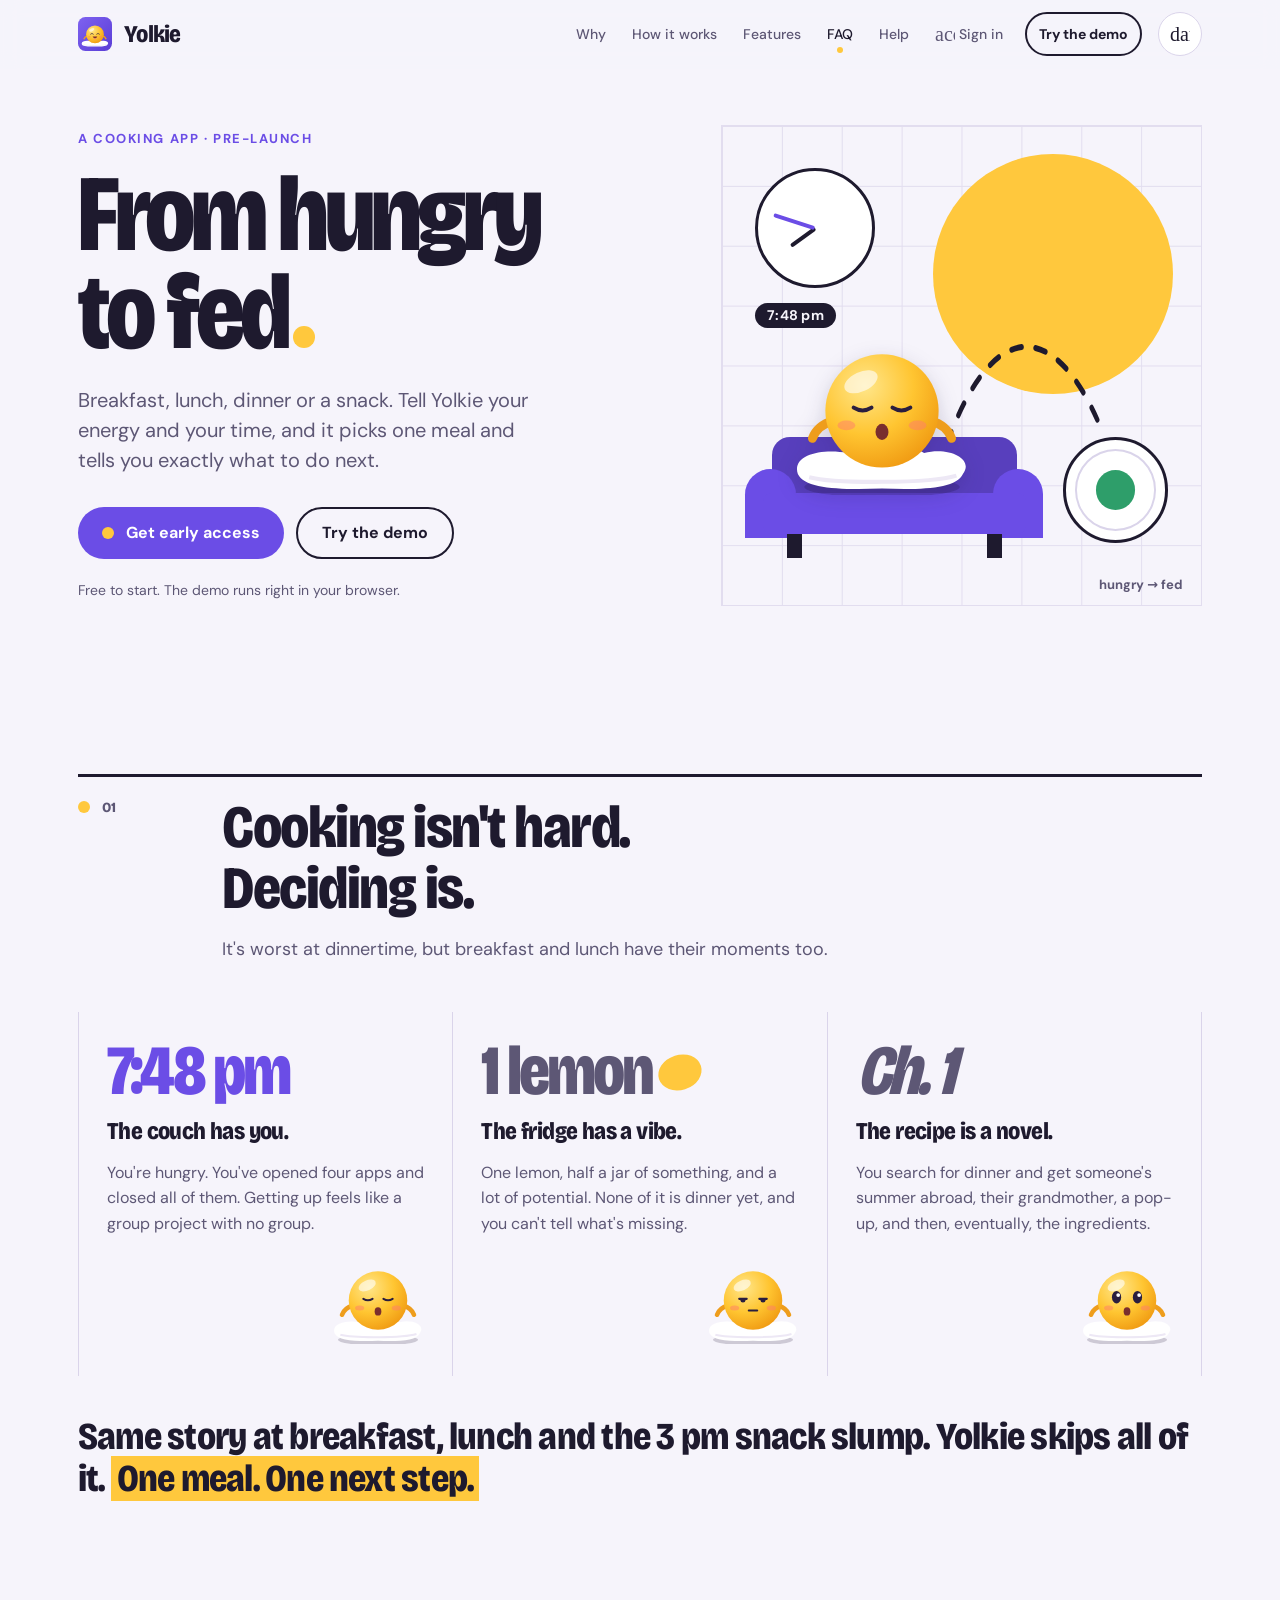
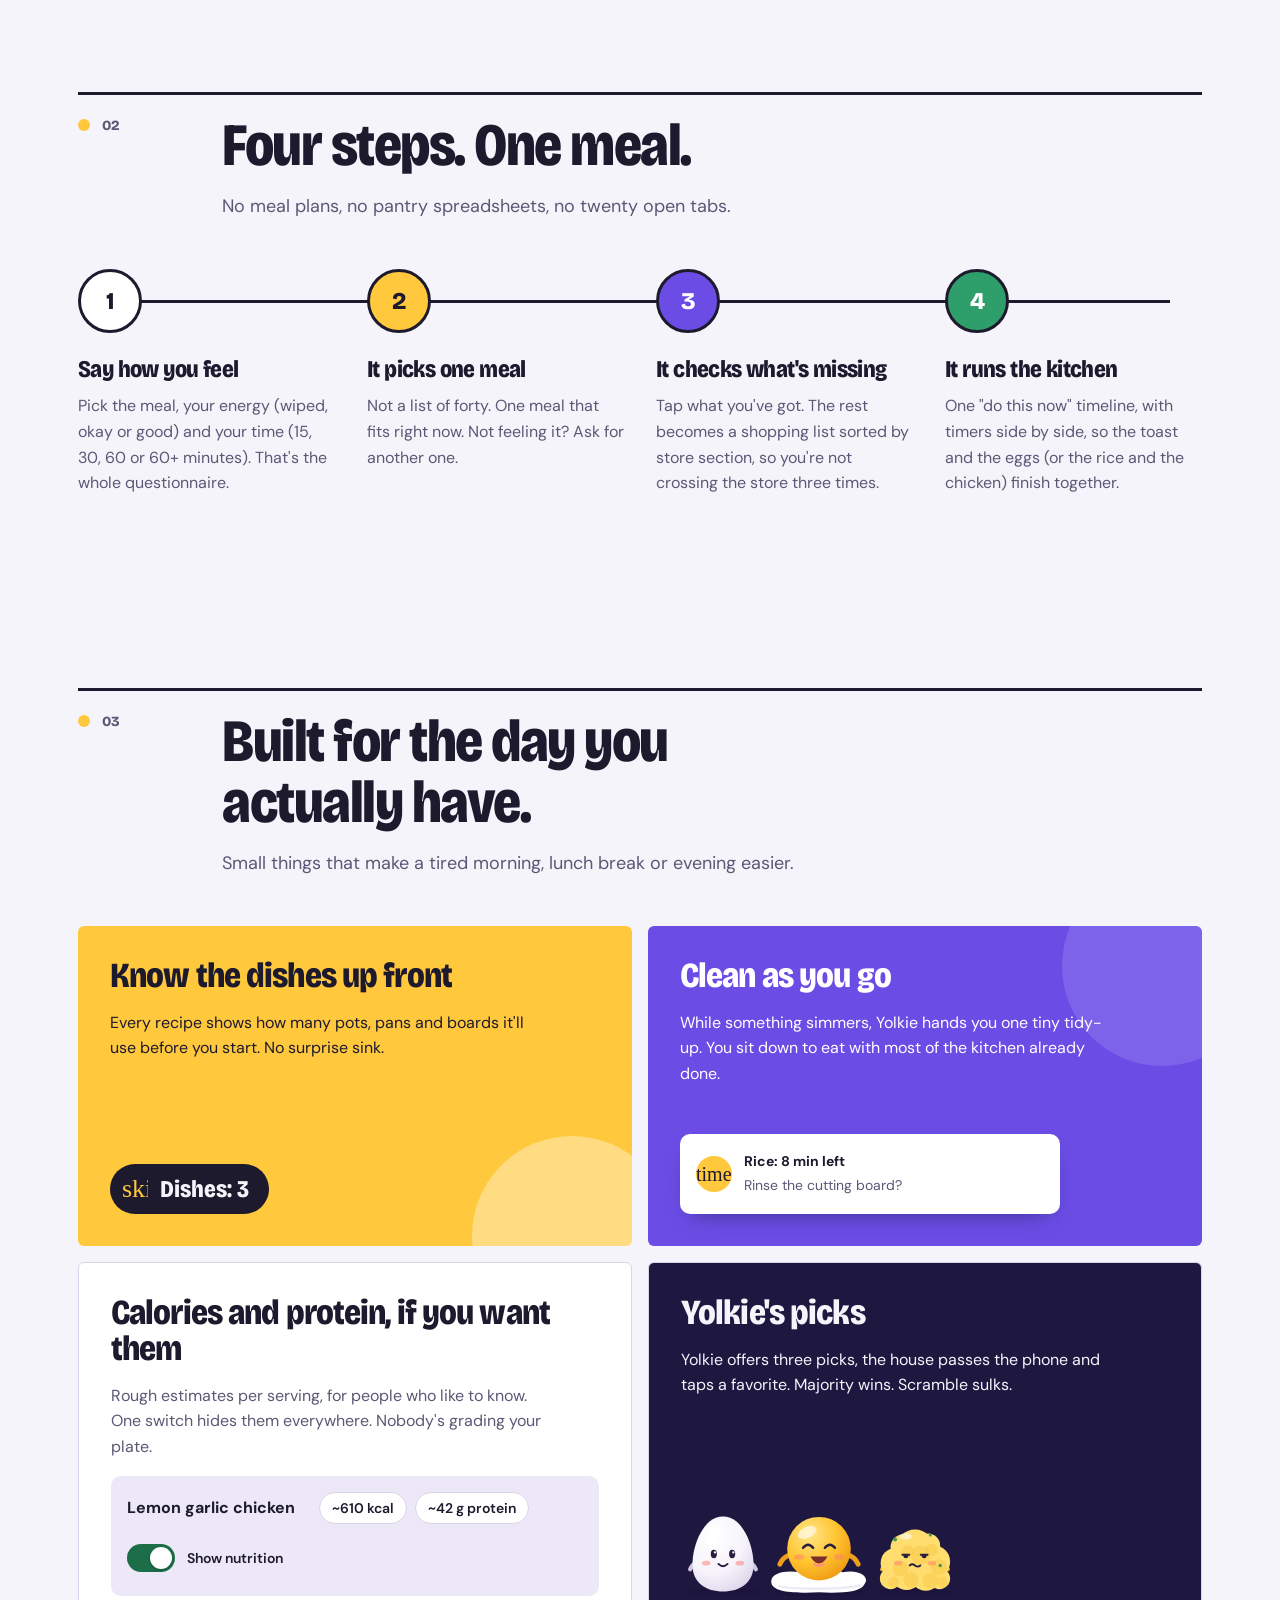
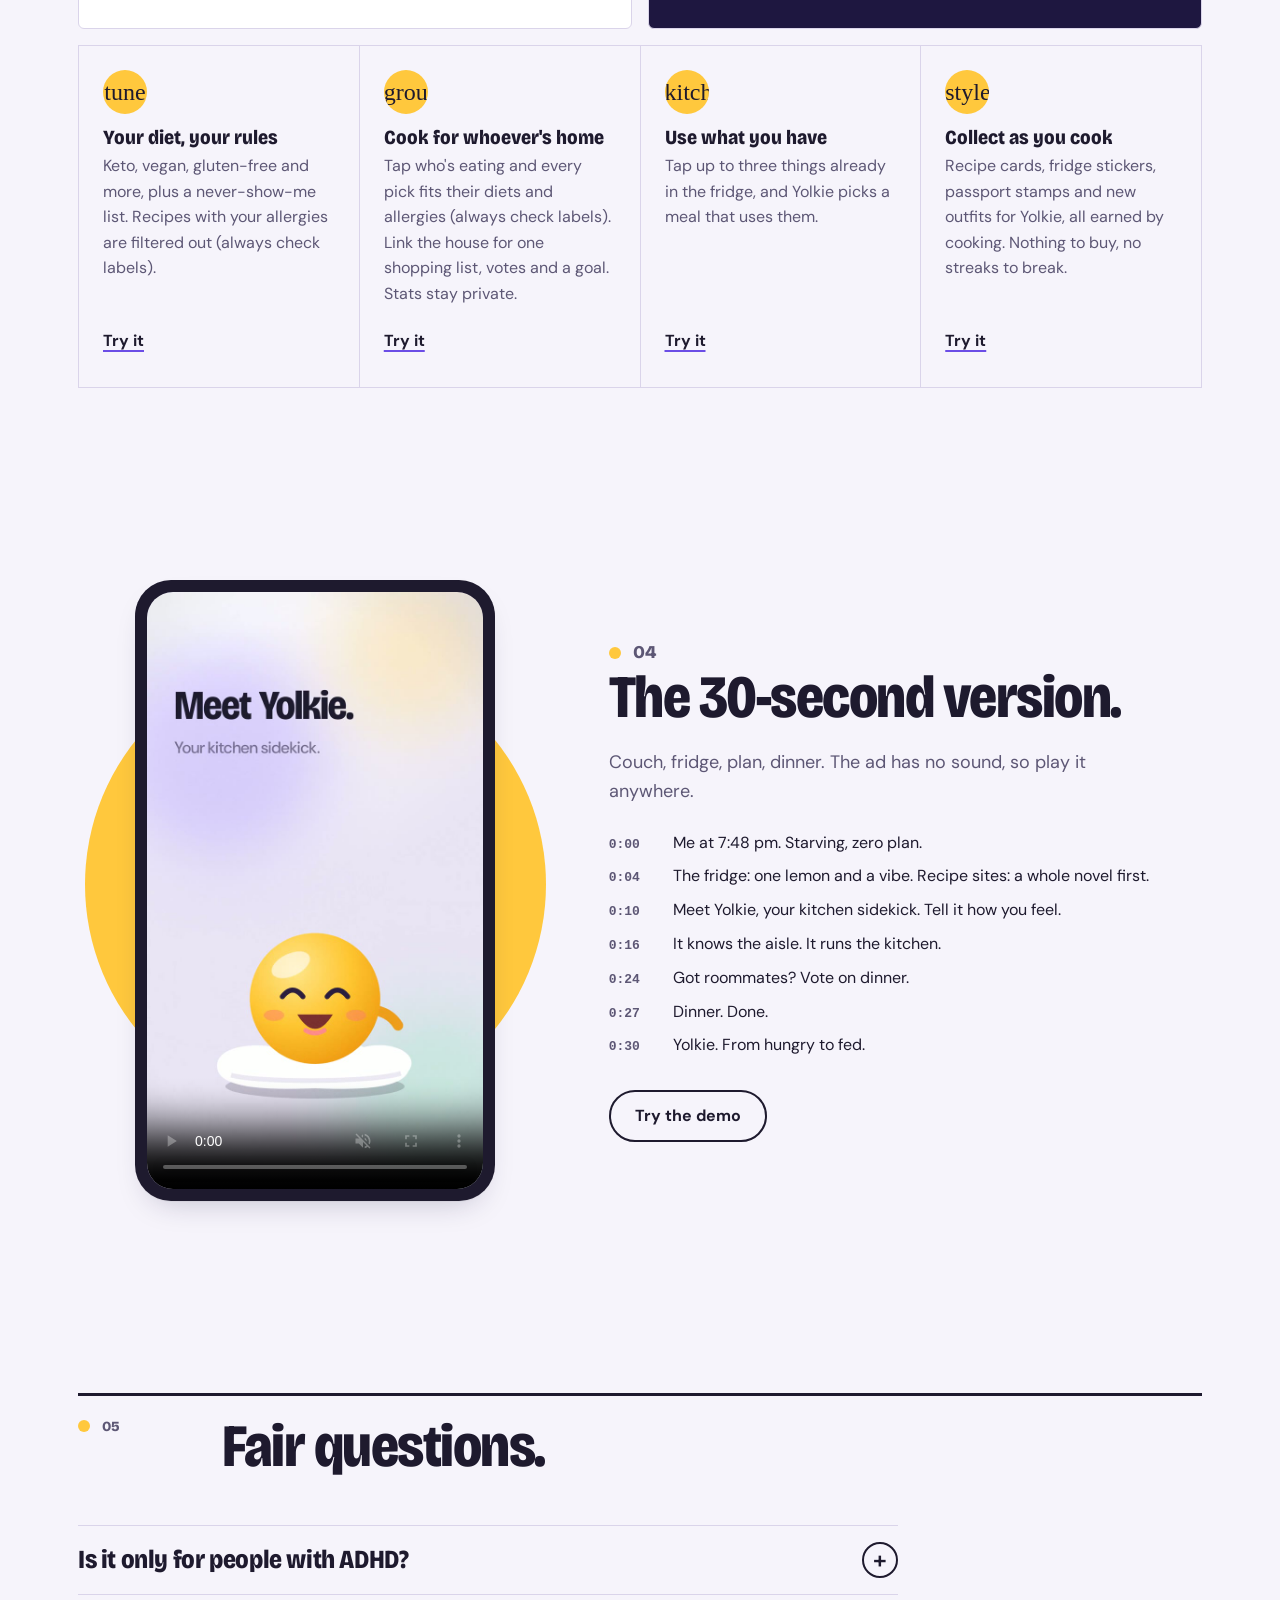
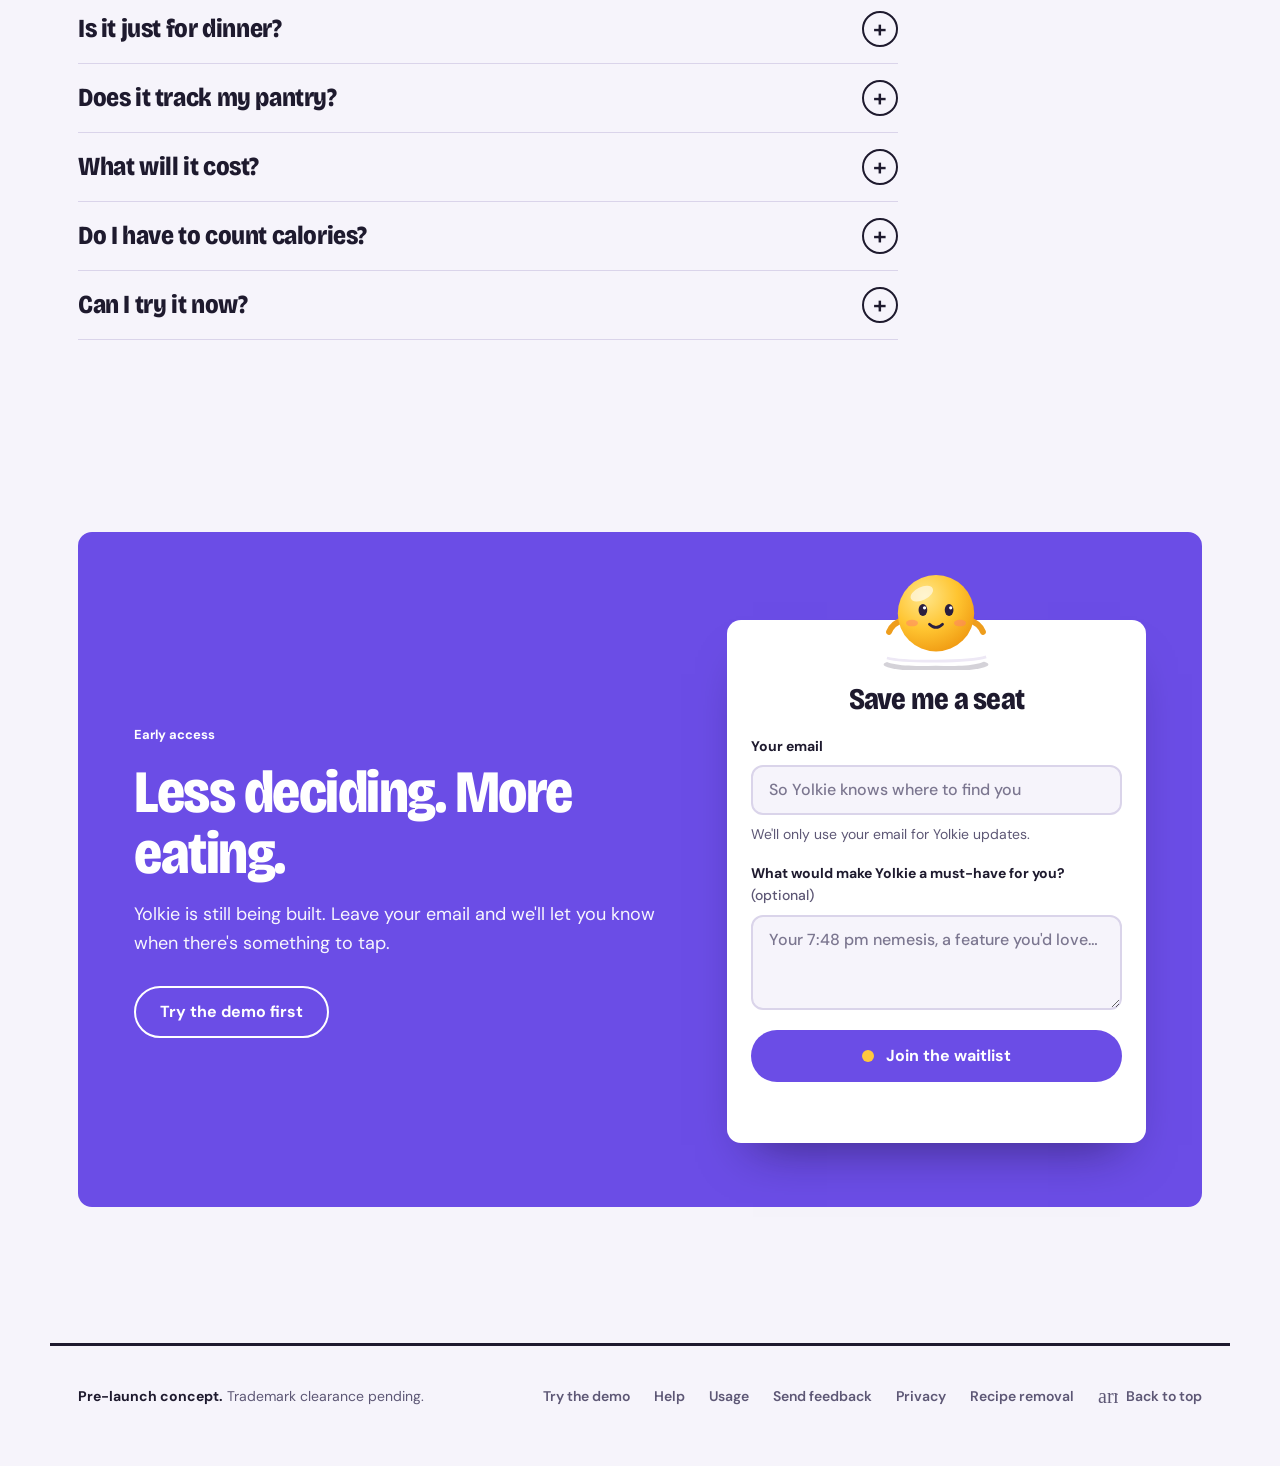
==== commit 283fe963: "Faster first paint, a shorter features list and a tighter demo screen - Serve Bricolage (800 only) a" ====
--- a/index.html
+++ b/index.html
@@ -22,7 +22,8 @@
   <link rel="manifest" href="site.webmanifest">
   <link rel="preconnect" href="https://fonts.googleapis.com">
   <link rel="preconnect" href="https://fonts.gstatic.com" crossorigin>
-  <link href="https://fonts.googleapis.com/css2?family=Bricolage+Grotesque:opsz,wdth,wght@12..96,75..100,400..800&family=DM+Sans:ital,opsz,wght@0,9..40,400..700;1,9..40,400&display=swap" rel="stylesheet">
+  <link rel="preload" href="assets/fonts/bricolage-latin.woff2" as="font" type="font/woff2" crossorigin>
+  <link rel="preload" href="assets/fonts/dmsans-latin.woff2" as="font" type="font/woff2" crossorigin>
   <!-- Icons: only the ones the site uses (icon_names, alphabetical). Add a new icon's name here on every page. -->
   <link rel="stylesheet" href="https://fonts.googleapis.com/css2?family=Material+Symbols+Rounded:opsz,wght,FILL,GRAD@24,400,0,0&icon_names=account_circle,add,add_home,add_photo_alternate,allergies,allergy,anchor,approval,arrow_back,arrow_forward,arrow_upward,auto_awesome,badge,bakery_dining,ballot,battery_1_bar,battery_4_bar,battery_5_bar,battery_full,blender,block,bolt,box,bubble,bug_report,cards,chat,check,check_circle,checkroom,cheer,chevron_left,chevron_right,chips,circle,cleaning_services,close,cloud,code,coffee,content_copy,cookie,countertops,create,dark_mode,dashboard,delete,delete_forever,description,devices,diamond,dinner_dining,directions_walk,diversity_1,done,done_all,download,dry,edit,egg,egg_alt,email,energy,error,expand_more,eyebrow,face,favorite,feedback,fiber_new,floor,gif,group,group_add,health_and_safety,help,home,hourglass_top,house,how_to_vote,image,info,input,join,keep,kettle,key,kitchen,label,light,light_mode,lightbulb,link,lock,logout,lunch_dining,mail,menu_book,message,military_tech,mode,money,note,notes,notifications,nutrition,opacity,owl,password,pending,people,person,person_add,phone,phonelink_lock,pinch,problem,radio,redeem,refresh,remove,remove_circle,replay,reply,restaurant,rotate_left,rotate_right,savings,scene,schedule,science,script,search,send,settings,shades,shield_person,shopping_basket,shopping_cart,signal_cellular_alt,skillet,skip_next,smartphone,source,speed,stack,star,stars,start,step,steps,sticker,storage,style,sunny,swap_horiz,switch,tab,tag,target,timer,tips_and_updates,toast,transform,travel_explore,trophy,try,tune,udon,undo,verified,verified_user,visibility,visibility_off,wash,water,water_drop,waving_hand,width,workspace_premium&display=block">
   <link rel="stylesheet" href="styles.css">
@@ -192,14 +193,10 @@
         </article>
       </div>
       <ul class="feature-list">
-        <li class="reveal"><span class="icon" aria-hidden="true">tune</span><p><strong>Your diet, your rules</strong>Keto, vegan, gluten-free and more, plus a never-show-me list. Recipes with your allergies are filtered out (always check labels).</p></li>
-        <li class="reveal"><span class="icon" aria-hidden="true">kitchen</span><p><strong>Use what you have</strong>Tap up to three things already in the fridge, and Yolkie picks a meal that uses them.</p></li>
-        <li class="reveal"><span class="icon" aria-hidden="true">notifications</span><p><strong>A check-in before you're hungry</strong>One tap for your energy, and the meal and shopping list are ready.</p></li>
-        <li class="reveal"><span class="icon" aria-hidden="true">checkroom</span><p><strong>Progress, plus Yolkie's closet</strong>Meals cooked at home, passport stamps and a weekly goal. Cook more and Yolkie unlocks new outfits. No streaks to break.</p></li>
-        <li class="reveal"><span class="icon" aria-hidden="true">style</span><p><strong>Collect as you cook</strong>Recipe cards, fridge stickers and little food friends, all earned by cooking. Nothing to buy, no random packs.</p></li>
-        <li class="reveal"><span class="icon" aria-hidden="true">group</span><p><strong>Cook for whoever's home</strong>Tap who's eating and every pick is filtered for their diets and allergies (always check labels). Dislikes just move a meal down.</p></li>
-        <li class="reveal"><span class="icon" aria-hidden="true">add_home</span><p><strong>Link your household</strong>Share an invite code and the house gets one shopping list, votes and a goal. Stats stay private.</p></li>
-        <li class="reveal feature-list__try"><span class="icon" aria-hidden="true">arrow_forward</span><p><strong>See it all in the demo</strong><a href="try.html">Try the demo</a> right in your browser. Nothing to install.</p></li>
+        <li class="reveal"><span class="icon" aria-hidden="true">tune</span><p><strong>Your diet, your rules</strong>Keto, vegan, gluten-free and more, plus a never-show-me list. Recipes with your allergies are filtered out (always check labels).</p><a class="feature-list__try" href="try.html#diets">Try it<span class="sr-only">: set your diet</span></a></li>
+        <li class="reveal"><span class="icon" aria-hidden="true">group</span><p><strong>Cook for whoever's home</strong>Tap who's eating and every pick fits their diets and allergies (always check labels). Link the house for one shopping list, votes and a goal. Stats stay private.</p><a class="feature-list__try" href="try.html#household">Try it<span class="sr-only">: set up a household</span></a></li>
+        <li class="reveal"><span class="icon" aria-hidden="true">kitchen</span><p><strong>Use what you have</strong>Tap up to three things already in the fridge, and Yolkie picks a meal that uses them.</p><a class="feature-list__try" href="try.html#quick-start">Try it<span class="sr-only">: pick a meal</span></a></li>
+        <li class="reveal"><span class="icon" aria-hidden="true">style</span><p><strong>Collect as you cook</strong>Recipe cards, fridge stickers, passport stamps and new outfits for Yolkie, all earned by cooking. Nothing to buy, no streaks to break.</p><a class="feature-list__try" href="try.html#collection">Try it<span class="sr-only">: see the collection</span></a></li>
       </ul>
     </section>
 
--- a/styles.css
+++ b/styles.css
@@ -1,3 +1,14 @@
+/* Fonts, served from this site (SIL Open Font License, see assets/fonts/OFL-*.txt). Only what the site uses:
+   Bricolage at 800 for headings, DM Sans 400 to 700 for text, latin and latin-ext. The icons still come from Google. */
+@font-face { font-family: 'Bricolage Grotesque'; font-style: normal; font-weight: 800; font-stretch: 75% 100%; font-display: swap;
+  src: url(assets/fonts/bricolage-latin-ext.woff2) format('woff2'); unicode-range: U+0100-02BA, U+02BD-02C5, U+02C7-02CC, U+02CE-02D7, U+02DD-02FF, U+0304, U+0308, U+0329, U+1D00-1DBF, U+1E00-1E9F, U+1EF2-1EFF, U+2020, U+20A0-20AB, U+20AD-20C4, U+2113, U+2C60-2C7F, U+A720-A7FF; }
+@font-face { font-family: 'Bricolage Grotesque'; font-style: normal; font-weight: 800; font-stretch: 75% 100%; font-display: swap;
+  src: url(assets/fonts/bricolage-latin.woff2) format('woff2'); unicode-range: U+0000-00FF, U+0131, U+0152-0153, U+02BB-02BC, U+02C6, U+02DA, U+02DC, U+0304, U+0308, U+0329, U+2000-206F, U+20AC, U+2122, U+2191, U+2193, U+2212, U+2215, U+FEFF, U+FFFD; }
+@font-face { font-family: 'DM Sans'; font-style: normal; font-weight: 400 700; font-display: swap;
+  src: url(assets/fonts/dmsans-latin-ext.woff2) format('woff2'); unicode-range: U+0100-02BA, U+02BD-02C5, U+02C7-02CC, U+02CE-02D7, U+02DD-02FF, U+0304, U+0308, U+0329, U+1D00-1DBF, U+1E00-1E9F, U+1EF2-1EFF, U+2020, U+20A0-20AB, U+20AD-20C4, U+2113, U+2C60-2C7F, U+A720-A7FF; }
+@font-face { font-family: 'DM Sans'; font-style: normal; font-weight: 400 700; font-display: swap;
+  src: url(assets/fonts/dmsans-latin.woff2) format('woff2'); unicode-range: U+0000-00FF, U+0131, U+0152-0153, U+02BB-02BC, U+02C6, U+02DA, U+02DC, U+0304, U+0308, U+0329, U+2000-206F, U+20AC, U+2122, U+2191, U+2193, U+2212, U+2215, U+FEFF, U+FFFD; }
+
 /* ==========================================================================
    1. TOKENS: Modernist, in the Yolkie brand-kit palette.
       Plum is structure, yolk is the one thing to look at, basil means done.
@@ -594,6 +605,7 @@
   background: var(--surface-2); font-size: var(--fs-base-s); font-weight: 600; color: var(--text);
 }
 .demo-badge .icon { font-size: 18px; color: var(--accent); }
+.demo-meta__short { display: none; }
 
 /* Progress track: four stops, like the landing page's steps */
 .demo-track { display: grid; grid-template-columns: repeat(4, minmax(0, 1fr)); margin: 24px 0 0; padding: 0; list-style: none; position: relative; }
@@ -1297,12 +1309,12 @@
 
 /* The landing page's short feature lines */
 .feature-list { display: grid; grid-template-columns: repeat(4, minmax(0, 1fr)); gap: 0; margin: 16px 0 0; padding: 0; list-style: none; border-top: 1px solid var(--line); border-left: 1px solid var(--line); }
-.feature-list li { display: grid; gap: 12px; align-content: start; padding: 24px; border-right: 1px solid var(--line); border-bottom: 1px solid var(--line); }
+.feature-list li { display: grid; grid-template-rows: auto 1fr auto; gap: 12px; padding: 24px; border-right: 1px solid var(--line); border-bottom: 1px solid var(--line); }
 .feature-list .icon { display: grid; place-items: center; width: 44px; height: 44px; border-radius: 50%; background: var(--yolk); color: var(--ink); font-size: 24px; }
 .feature-list p { color: var(--text-dim); }
 .feature-list strong { display: block; margin-bottom: 4px; color: var(--text); font: 800 var(--fs-xl)/1.15 var(--font-display); font-stretch: 86%; }
-.feature-list__try { background: var(--yolk-soft); }
-.feature-list__try a { color: var(--text); font-weight: 700; text-decoration-color: var(--accent); text-decoration-thickness: 2px; }
+/* Each feature opens its own view in the demo */
+.feature-list__try { justify-self: start; display: inline-flex; align-items: center; min-height: var(--tap); color: var(--text); font-weight: 700; text-decoration-color: var(--accent); text-decoration-thickness: 2px; text-underline-offset: 4px; }
 
 /* ==========================================================================
    3d. COLLECTION, HOUSEHOLD AND FRIENDS: cards, stickers, figurines, the Pantry-dex,
@@ -1829,9 +1841,19 @@
   .page-hero .eyebrow, .page-hero .lede { display: none; }
   .page-hero h1 { font-size: var(--fs-2xl); letter-spacing: -0.02em; }
   .demo { padding-top: var(--sp-2); }
-  .demo-meta { gap: var(--sp-1) var(--sp-2); }
+  .demo .demo-meta { gap: var(--sp-1) var(--sp-2); }   /* .demo: outranks the base rule further down */
+  .demo-meta .btn { padding-inline: var(--sp-3); }
+  .demo-meta__long { display: none; }   /* "Feedback" fits beside the badge, one row instead of two */
+  .demo-meta__short { display: inline; }
   .demo-badge { padding: 4px 12px; font-size: var(--fs-xs); }
-  .demo-track { margin-top: var(--sp-3); }
+  .demo-track { margin: var(--sp-2) 0 var(--sp-3); }
+  .stage__sub { margin-bottom: var(--sp-3); }
+  .demo-track::before { top: 11px; }
+  .demo-track li { gap: var(--sp-1); }
+  .demo-track li::before { width: 24px; height: 24px; }
+  /* Meal tiles lie flat (icon beside the word) so all four fit on the first screen */
+  .choices--meal .choice__face { flex-direction: row; min-height: 56px; gap: var(--sp-2); }
+  .choices--meal .choice__face .icon { font-size: 24px; }
   .yolk-bar { margin: var(--sp-3) 0 var(--sp-2); }
   .stage[data-stage="check"] .stage-actions { margin-inline: calc(-1 * var(--sp-4)); }
   .now-card { padding: 24px 20px; min-height: 230px; }
@@ -2415,6 +2437,7 @@
 @media (max-width: 360px) {
   .ad__frame::before { left: -2%; width: 104%; }
   .demo-bar { gap: var(--sp-2); }
+  .demo-badge .icon { display: none; }   /* keeps the badge and Feedback on one row */
   .demo-tabs { min-width: 0; gap: 2px; }
   .demo-tabs [role="tab"] { min-width: 0; padding: 0 2px; font-size: var(--fs-sm); }
 }
